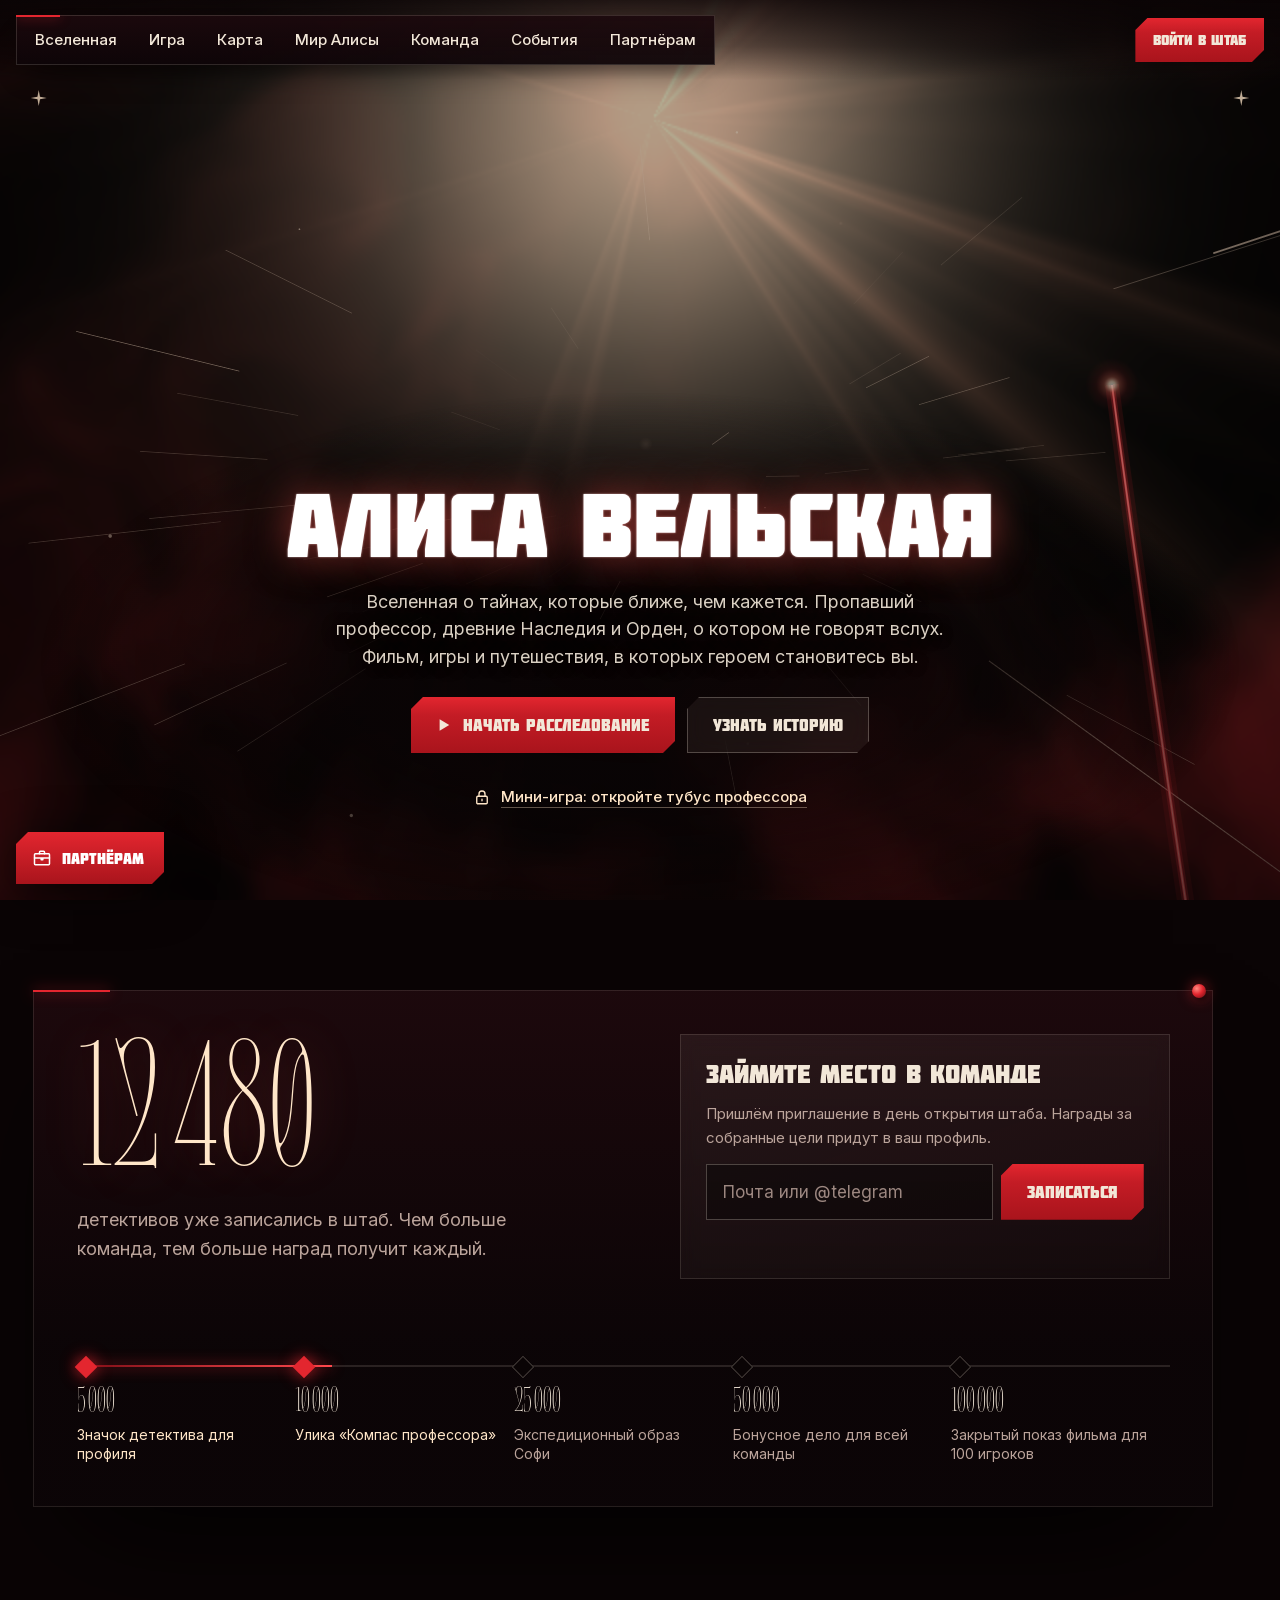
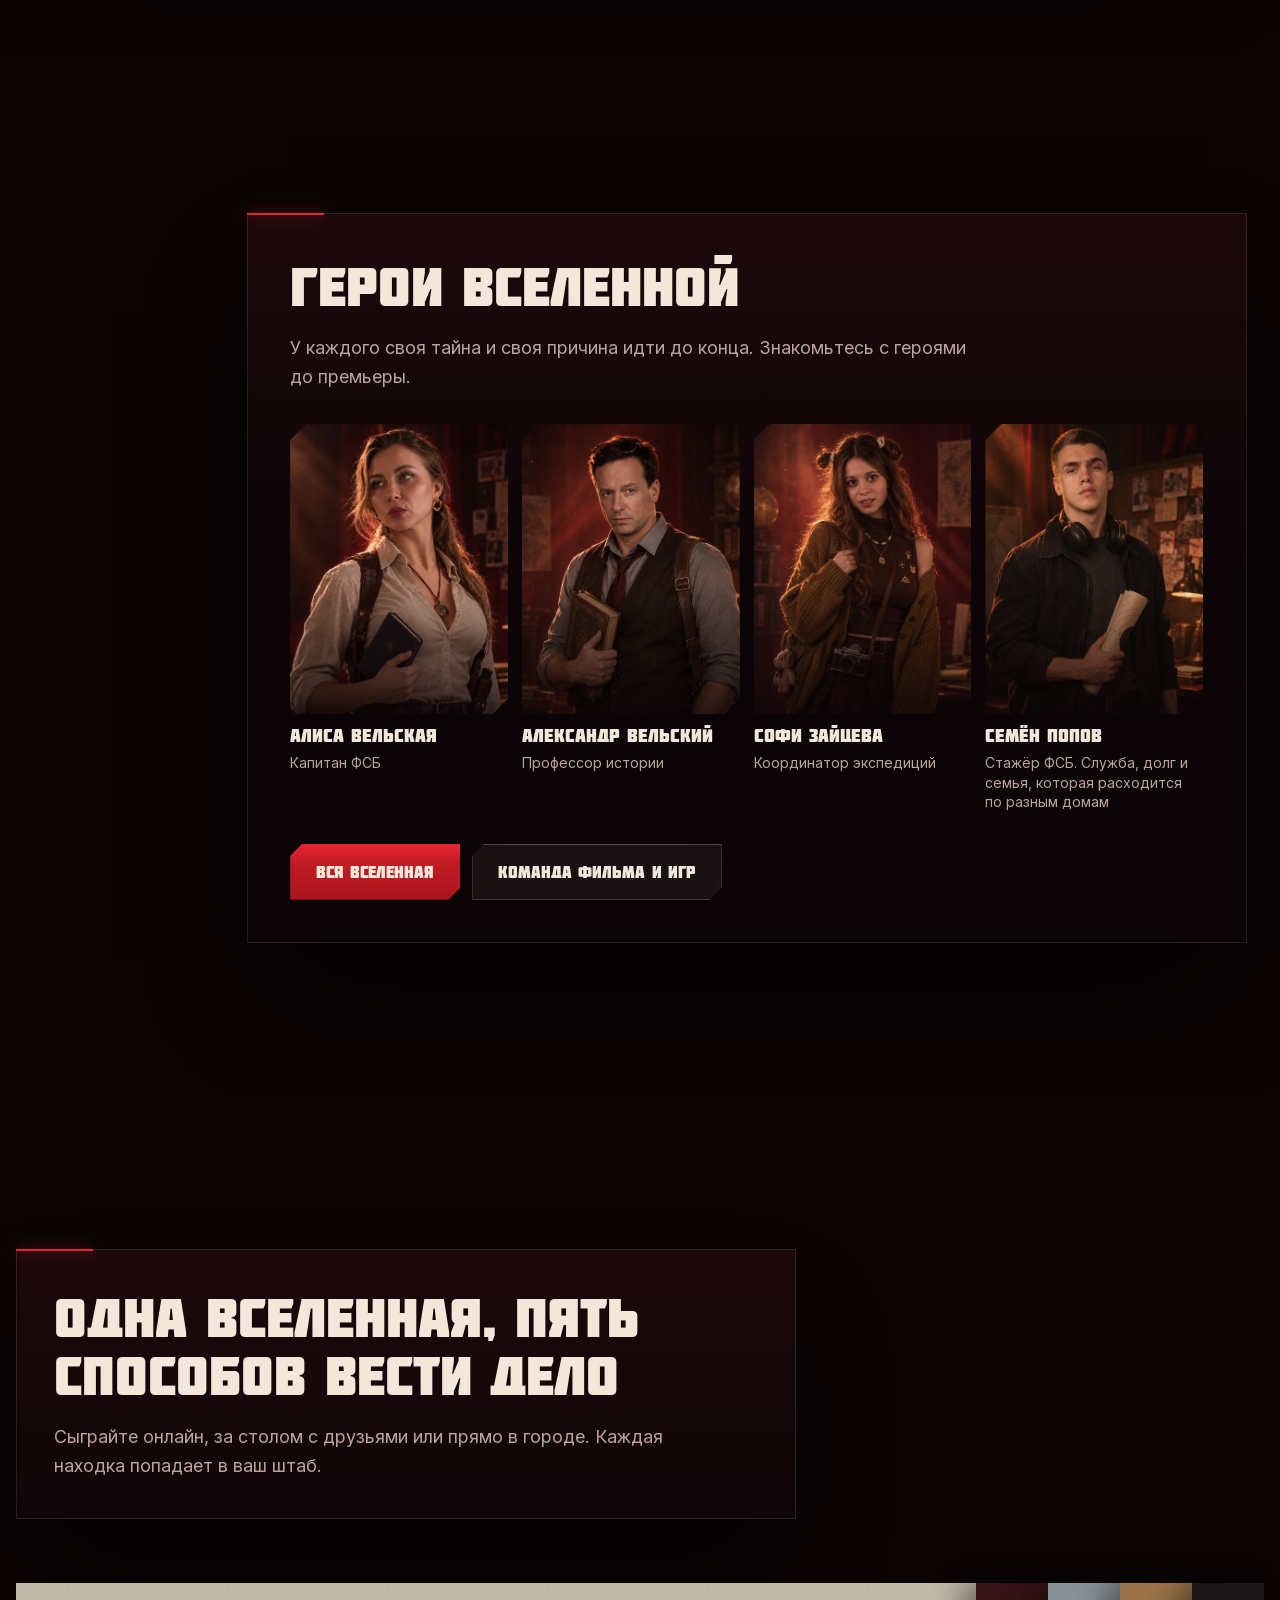
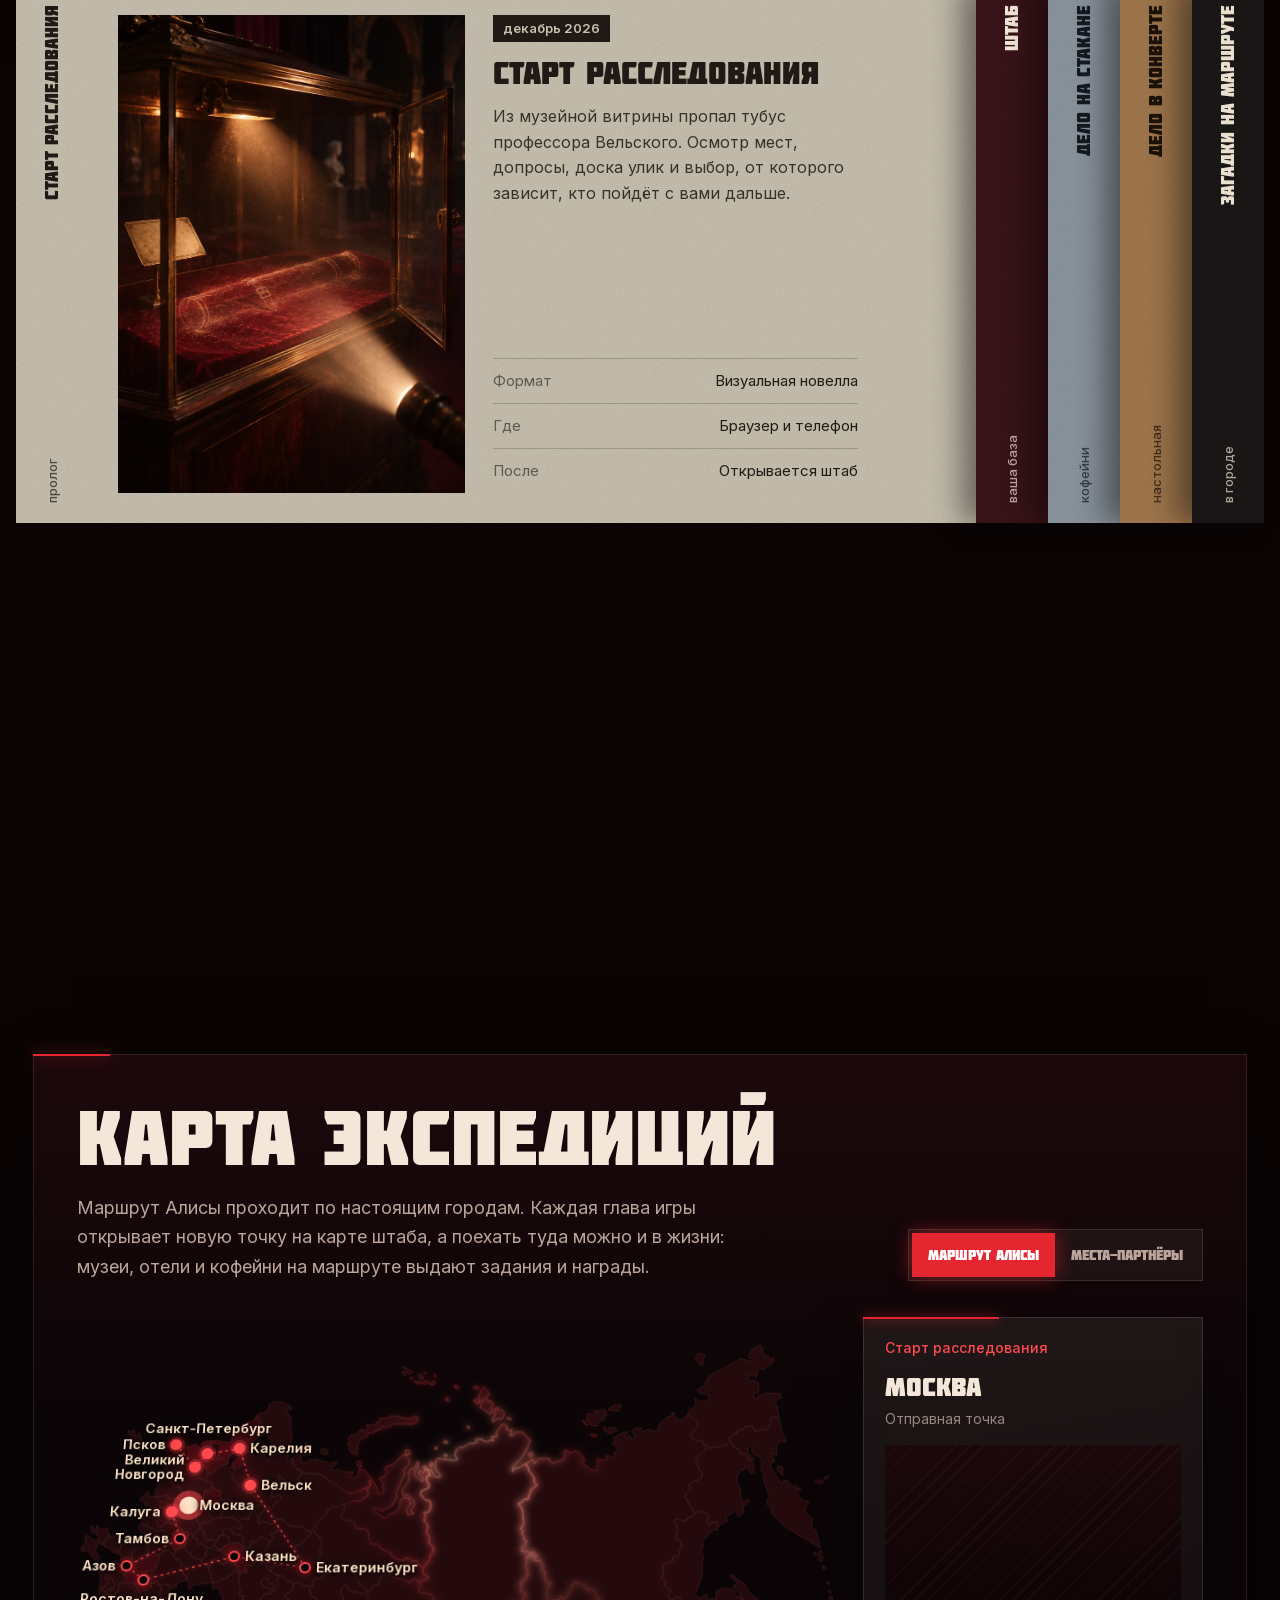
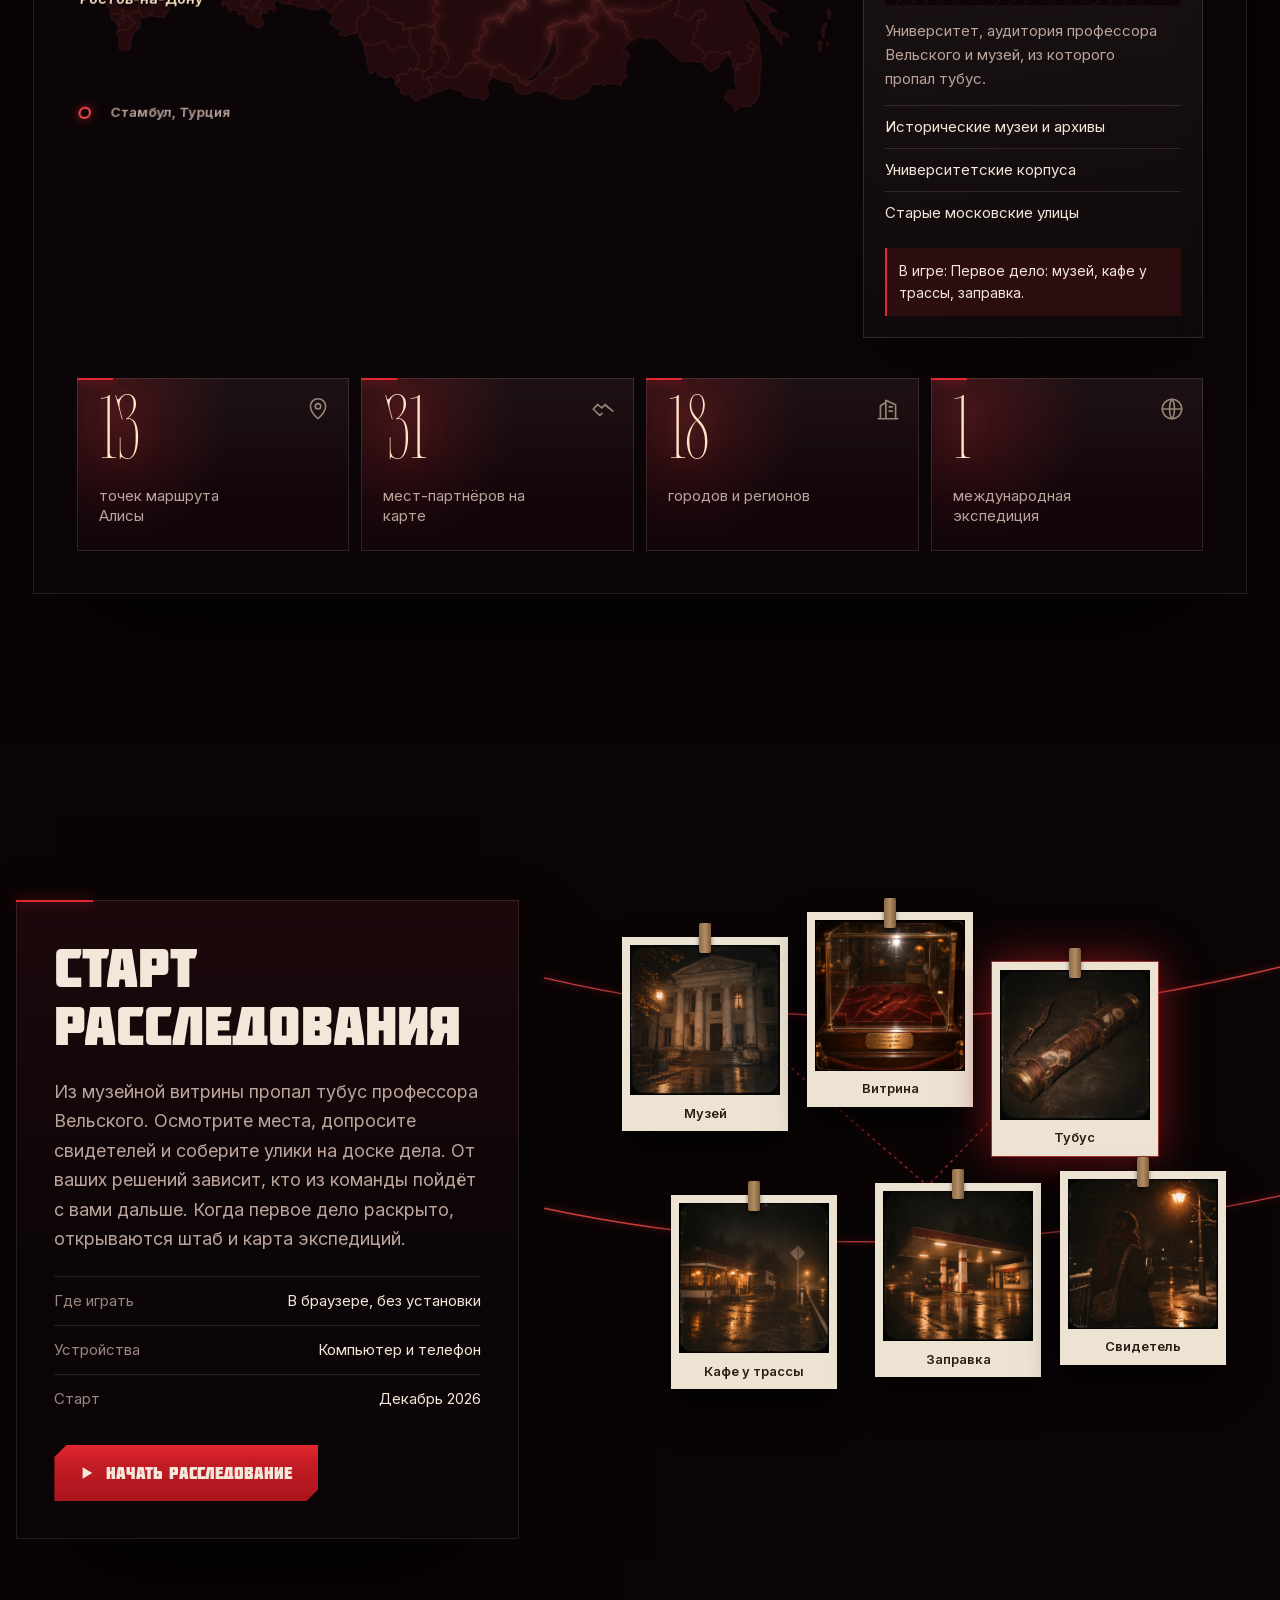
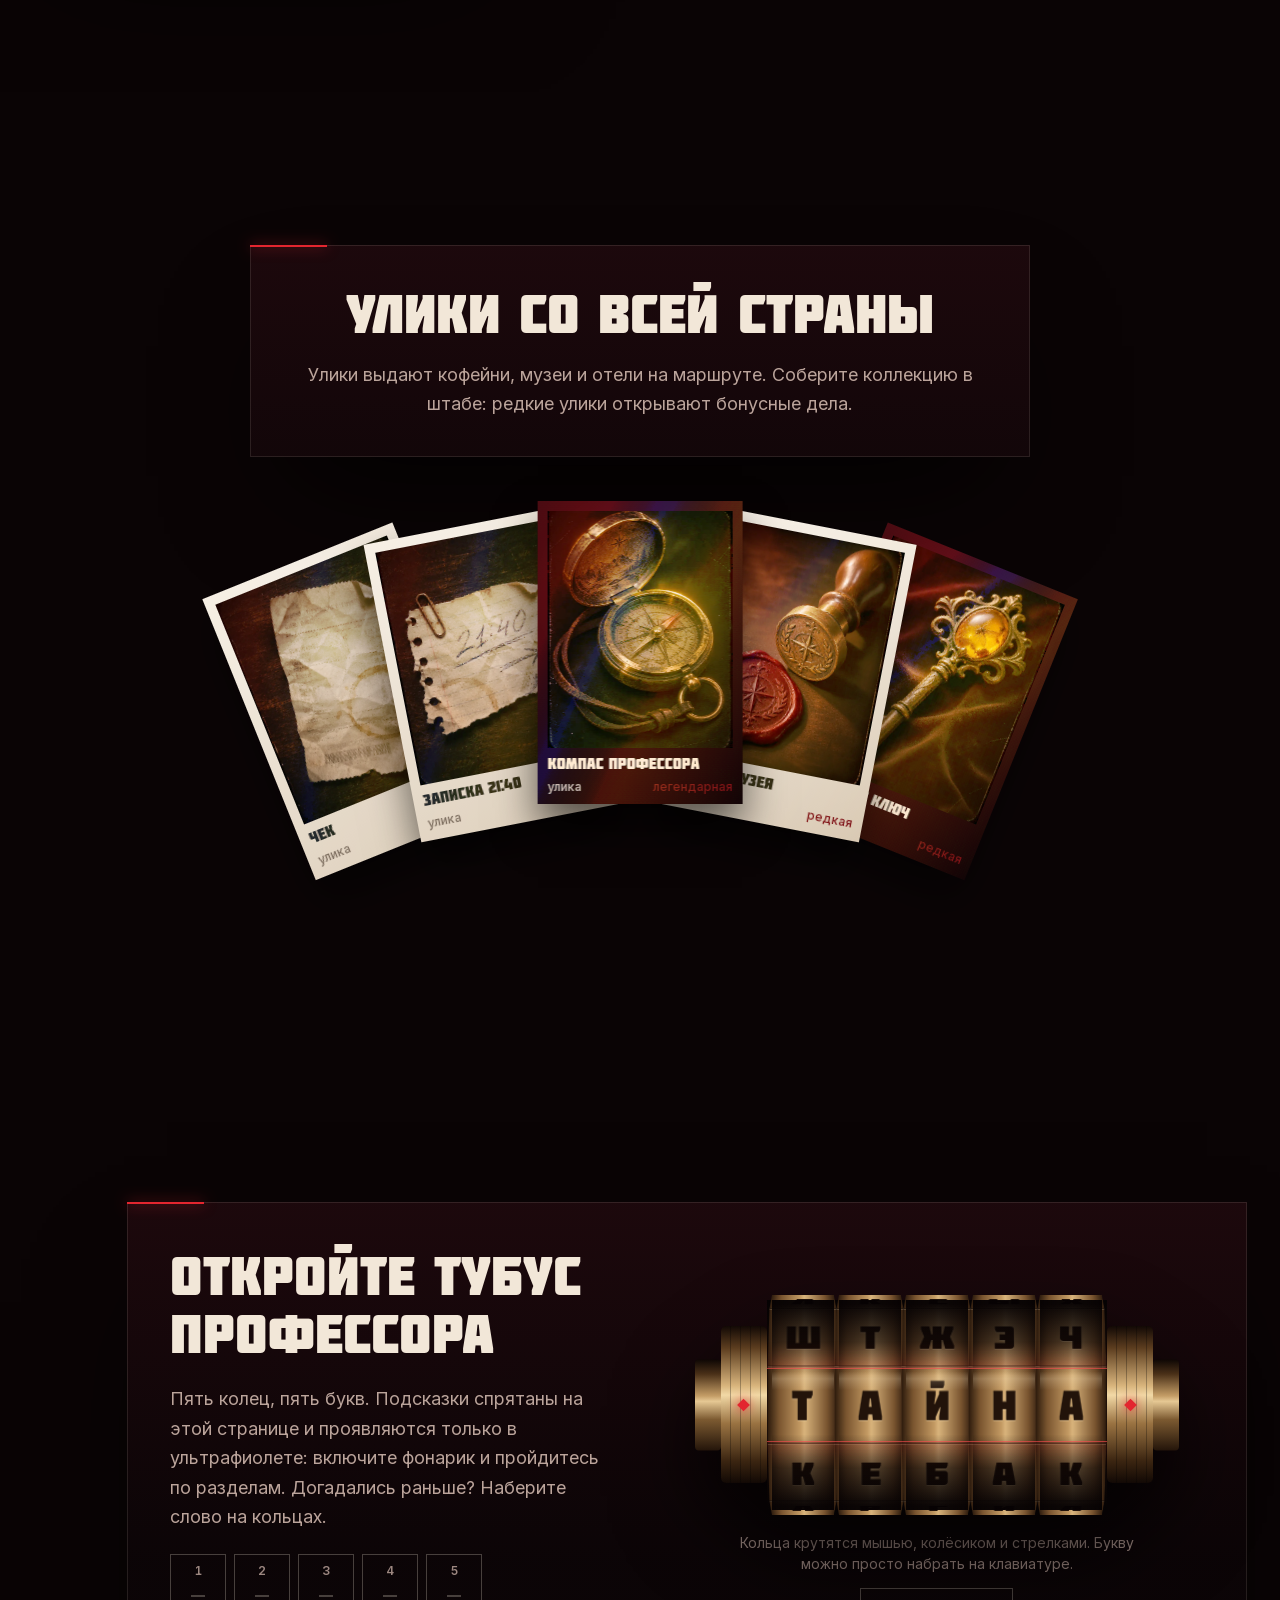
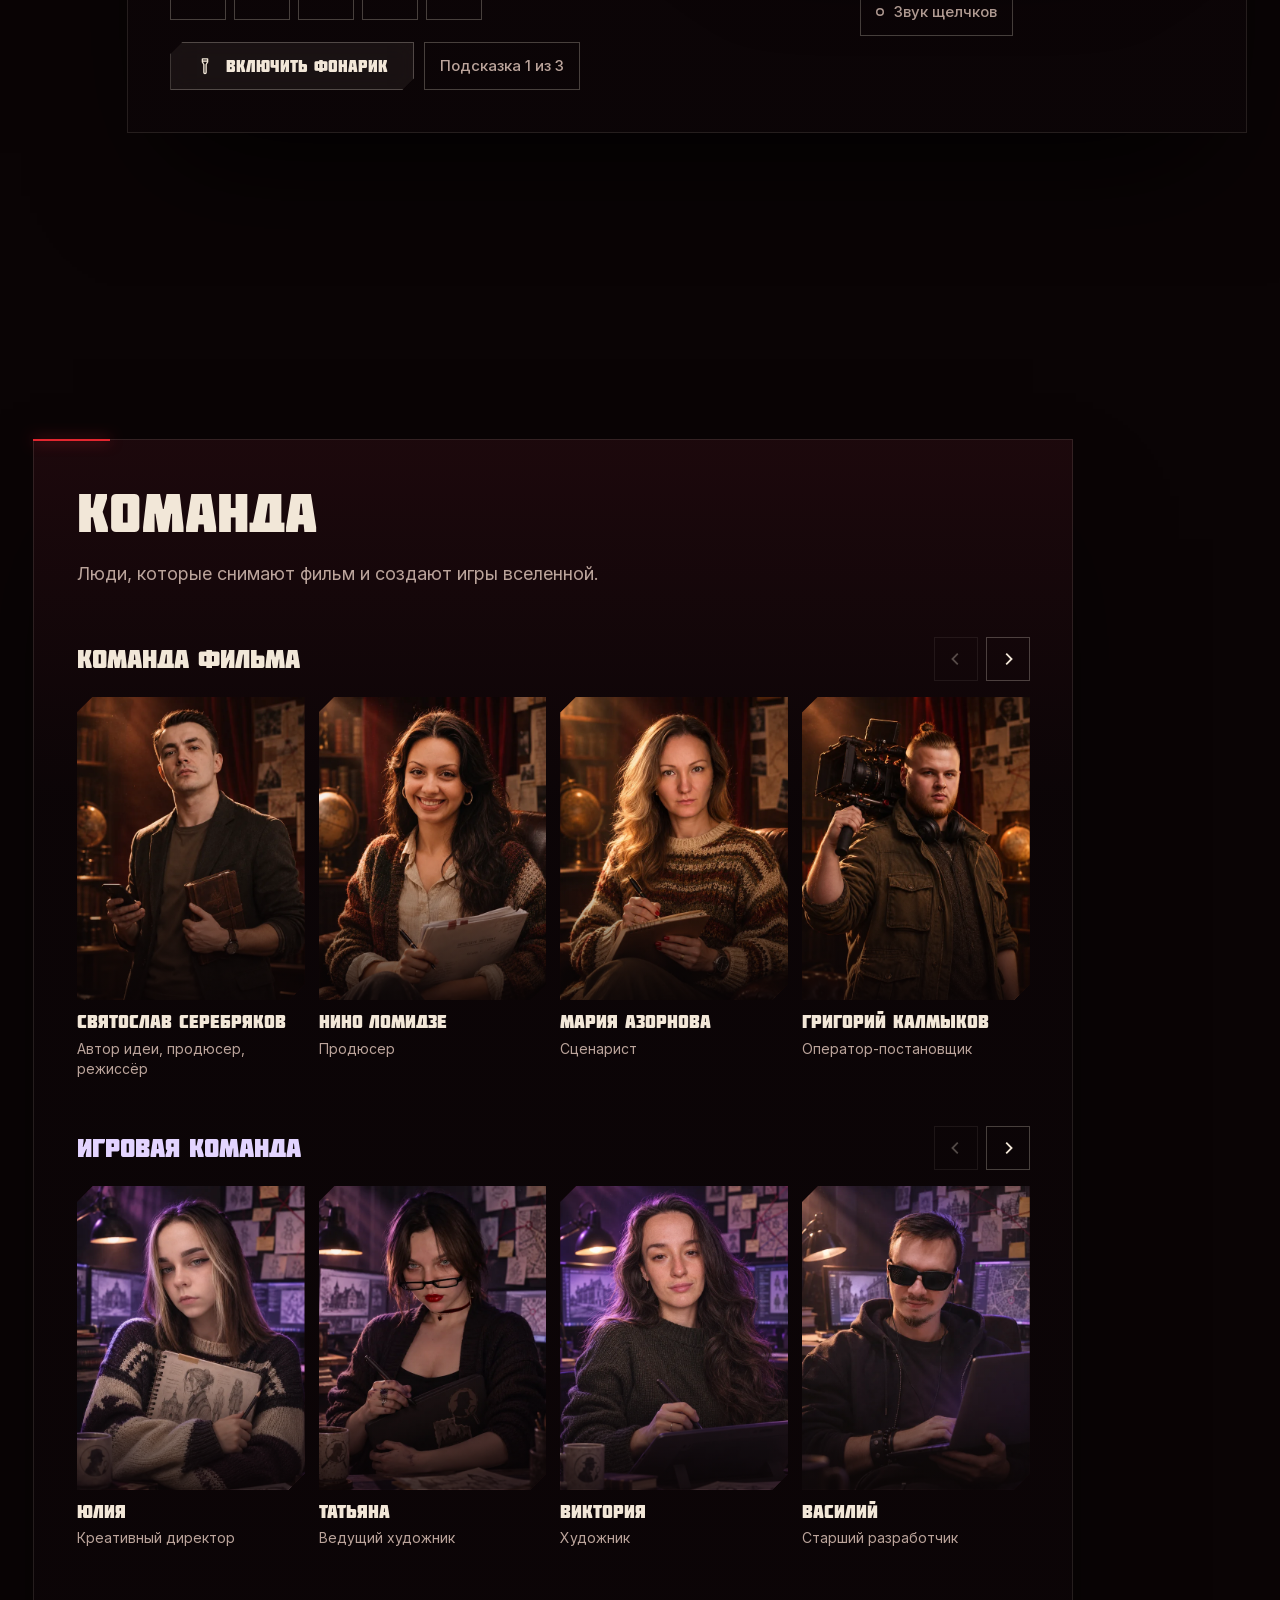
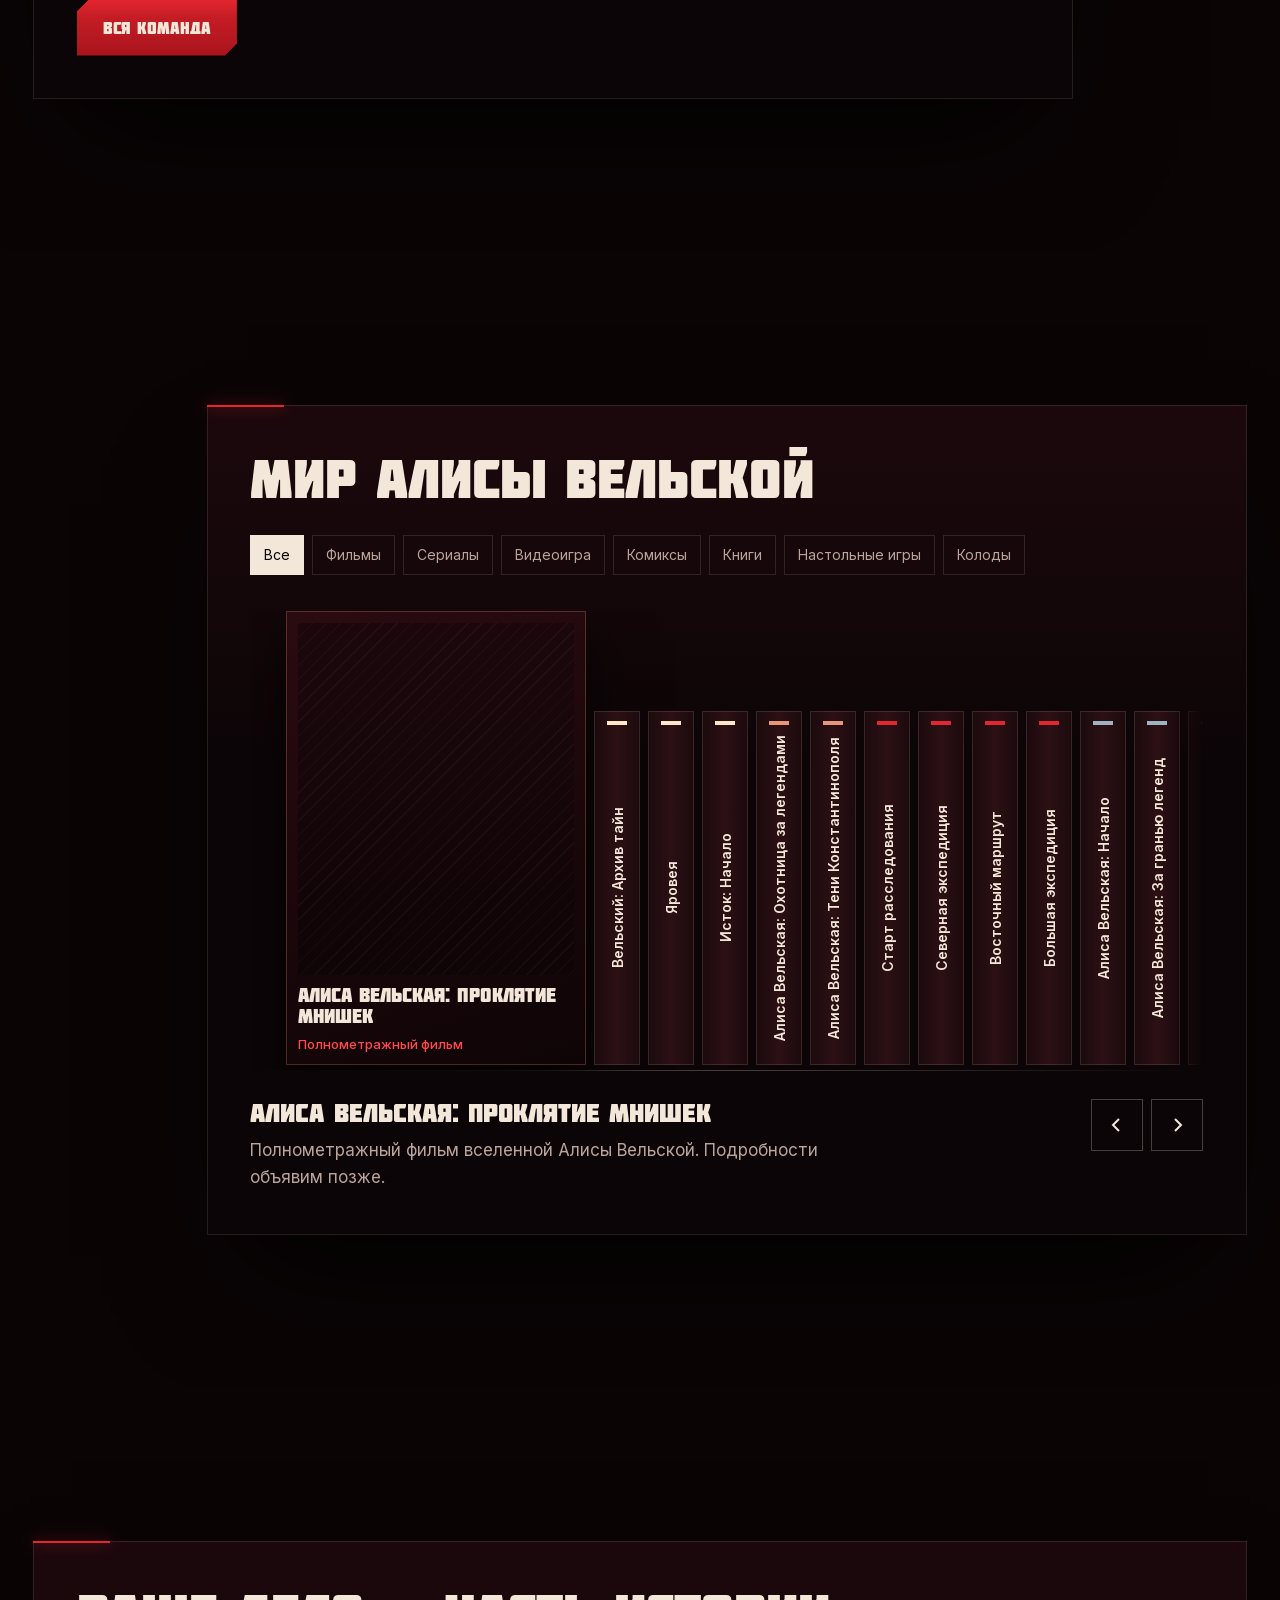
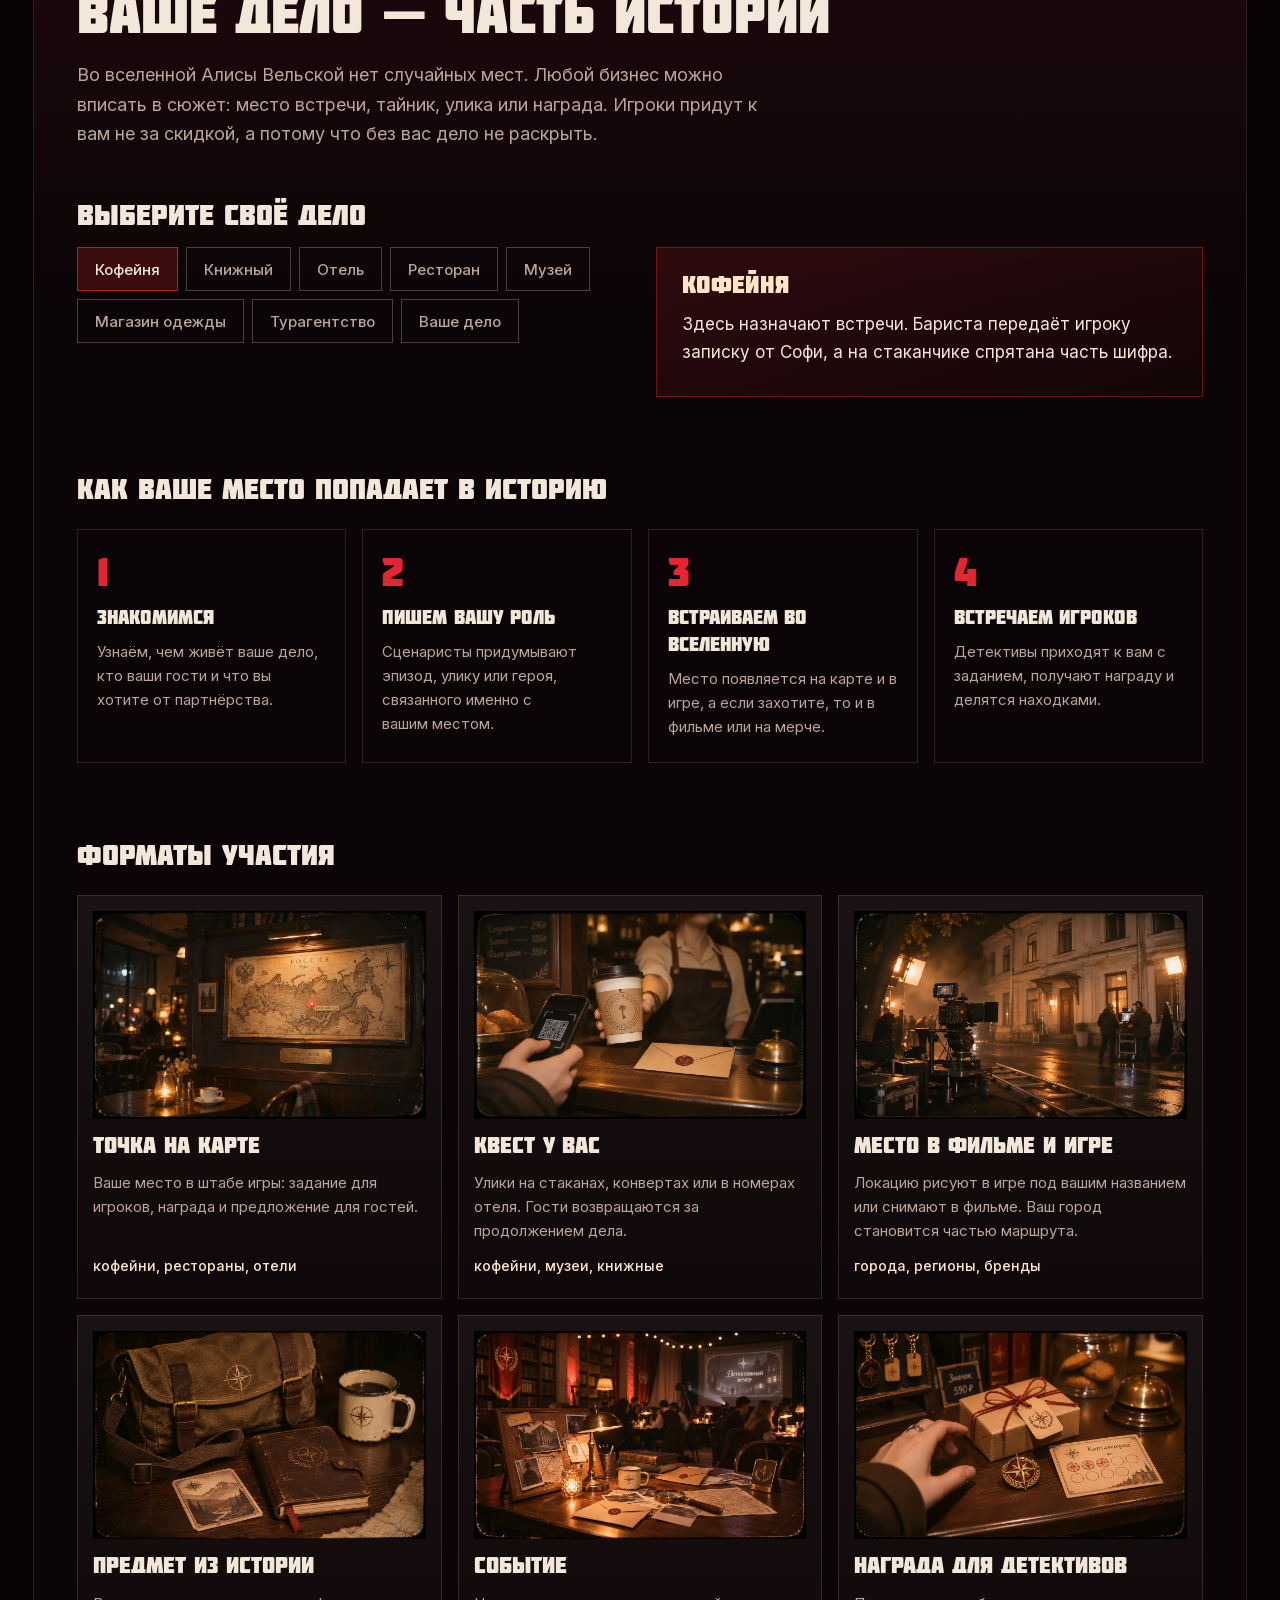
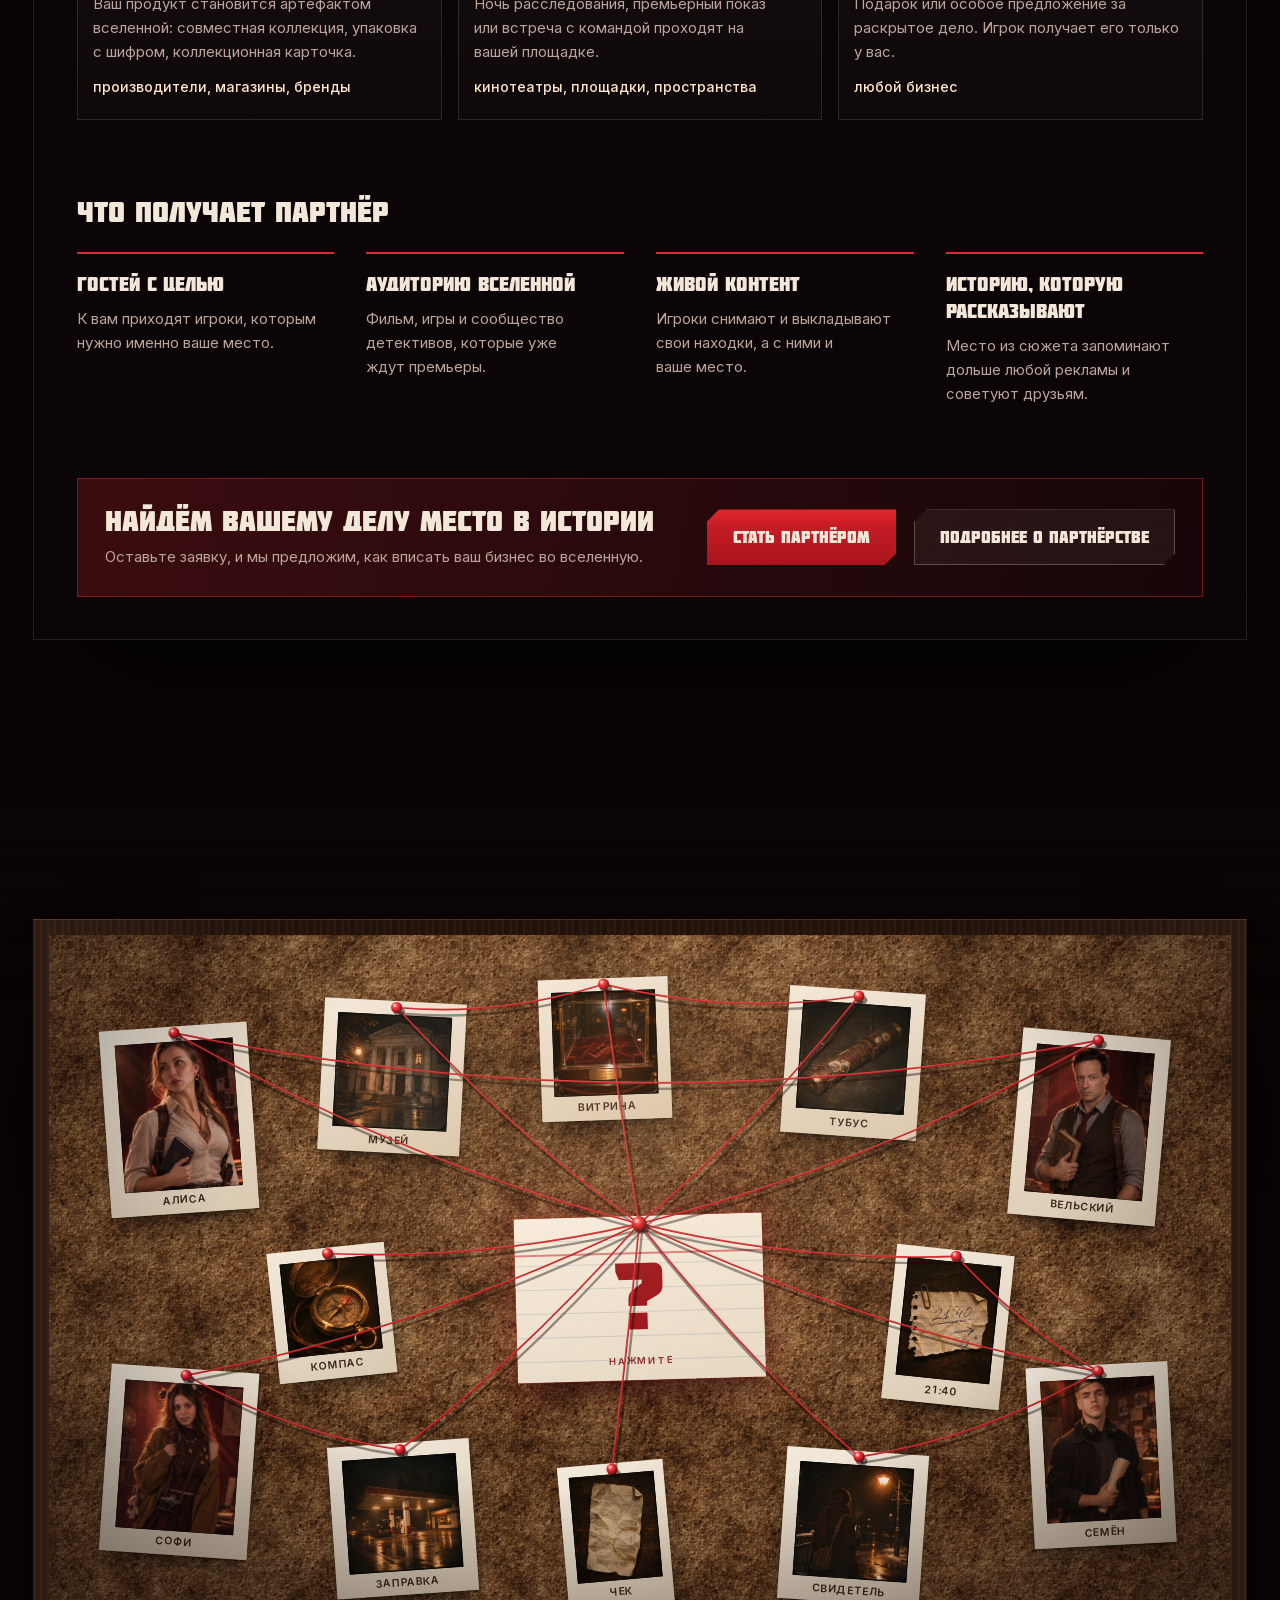
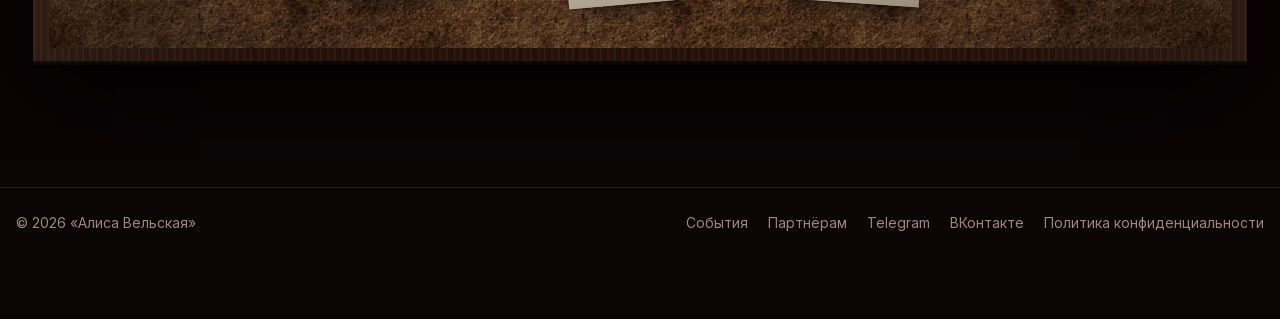
==== index.html @ 4cd24682 "Герои на первом экране снова яркие: затемнение фона на них не действует" ====
<!doctype html>
<html lang="ru">
<head>
<meta charset="utf-8">
<meta name="viewport" content="width=device-width,initial-scale=1,viewport-fit=cover">
<title>Алиса Вельская: детективная игра в браузере, квесты в городах и фильм</title>
<meta name="description" content="Детективная вселенная «Алиса Вельская»: визуальная новелла в браузере, квесты в кофейнях и музеях, карта экспедиций по городам России и фильм. Старт игры в декабре 2026.">
<link rel="canonical" href="https://alicevelskaya.ru/">
<meta name="theme-color" content="#0A0405">
<link rel="icon" href="favicon.svg" type="image/svg+xml">
<meta property="og:type" content="website">
<meta property="og:site_name" content="Алиса Вельская">
<meta property="og:locale" content="ru_RU">
<meta property="og:url" content="https://alicevelskaya.ru/">
<meta property="og:title" content="Алиса Вельская: детективная игра и фильм">
<meta property="og:description" content="Пропавший профессор, древние Наследия и Орден, о котором не говорят вслух. Игра в браузере, квесты в городах и фильм.">
<meta property="og:image" content="https://alicevelskaya.ru/img/og.jpg">
<meta property="og:image:width" content="1200">
<meta property="og:image:height" content="630">
<link rel="preload" href="fonts/inter-cyr.woff2" as="font" type="font/woff2" crossorigin>
<link rel="stylesheet" href="fonts.css?v=407904a7">
<link rel="stylesheet" href="tubus.css?v=ca48f6b4">
<script type="application/ld+json">
{"@context":"https://schema.org","@graph":[
{"@type":"WebSite","name":"Алиса Вельская","url":"https://alicevelskaya.ru/","inLanguage":"ru"},
{"@type":"VideoGame","name":"Алиса Вельская","url":"https://alicevelskaya.ru/","image":"https://alicevelskaya.ru/img/og.jpg","description":"Детективная визуальная новелла в браузере. Из музейной витрины пропал тубус профессора Вельского: осмотрите места, допросите свидетелей и соберите улики. После пролога открываются штаб и карта экспедиций по городам России.","genre":["Детектив","Визуальная новелла"],"gamePlatform":["Браузер","Компьютер","Телефон"],"inLanguage":"ru"}
]}
</script>
<style>
:root{
  --ink:#0A0405; --wine:#1E070A; --blood:#7C0D16; --red:#E3262F; --red-hi:#FF4A4F;
  --light:#FFE6C8; --cream:#F2E7D8; --mute:#BBA49B; --dim:#85706A; --line:rgba(242,231,216,.13); --line-2:rgba(242,231,216,.26);
  --f-display:"Molot","Arial Black",Impact,sans-serif;
  --f-sign:"Thaloria","Arial Narrow",sans-serif;
  --f-body:"Inter",system-ui,-apple-system,"Segoe UI",Roboto,sans-serif;
  color-scheme:dark;
}
*,*::before,*::after{box-sizing:border-box;letter-spacing:0}
[hidden]{display:none!important}
html{padding:env(safe-area-inset-top,0px) 0 env(safe-area-inset-bottom,0px);scroll-behavior:smooth;scroll-padding-top:env(safe-area-inset-top,0px)}
body{margin:0;background:var(--ink);color:var(--cream);font:400 17px/1.6 var(--f-body);-webkit-font-smoothing:antialiased;overflow-x:clip}
body::before{content:"";position:fixed;inset:0 0 auto;height:env(safe-area-inset-top,0px);z-index:60;background:var(--ink)}
a{color:inherit}
button{font:inherit;color:inherit;background:none;border:0;padding:0;cursor:pointer;-webkit-tap-highlight-color:transparent}
:focus-visible{outline:2px solid var(--red-hi);outline-offset:3px}
::selection{background:rgba(227,38,47,.85);color:#fff}
html{scrollbar-color:#5A1219 var(--ink);scrollbar-width:thin}
input,textarea{caret-color:var(--red-hi)}
img{display:block;max-width:100%}
.wrap{width:100%;max-width:1320px;margin:0 auto;padding-left:max(16px,env(safe-area-inset-left,0px));padding-right:max(16px,env(safe-area-inset-right,0px))}
h1,h2,h3{margin:0;font-family:var(--f-display);font-weight:400;text-transform:uppercase;text-wrap:balance;word-spacing:-.14em}
h2{font-size:clamp(32px,4.2vw,58px);line-height:1.08}
h3,.pr-form h2{font-size:clamp(22px,2vw,28px);line-height:1.1}
p{margin:0;text-wrap:pretty}
.sec{position:relative;padding-block:clamp(72px,9vw,128px);overflow:clip}
.sec-head{display:flex;flex-direction:column;gap:18px;max-width:780px}
.lede{font-size:clamp(17px,1.4vw,19px);line-height:1.65;color:var(--mute);max-width:62ch}
.ph{position:relative;overflow:hidden;background:var(--img,none) center/cover no-repeat,repeating-linear-gradient(135deg,rgba(242,231,216,.04) 0 1px,transparent 1px 10px),linear-gradient(180deg,#1C080C,#0F0406)}

.btn{position:relative;display:inline-flex;align-items:center;justify-content:center;gap:12px;min-height:56px;padding:0 26px;font:400 16px/1 var(--f-display);text-transform:uppercase;word-spacing:-.12em;text-decoration:none;color:var(--cream);background:linear-gradient(180deg,var(--red),#A9141C);clip-path:polygon(12px 0,100% 0,100% calc(100% - 12px),calc(100% - 12px) 100%,0 100%,0 12px);transition:filter .2s ease-out,translate .2s ease-out;overflow:hidden}
.btn::after{content:"";position:absolute;inset:0;background:linear-gradient(100deg,transparent 30%,rgba(255,230,200,.45) 50%,transparent 70%);background-size:250% 100%;background-position:150% 0;transition:background-position .7s ease-out;pointer-events:none}
.btn.ghost{background:rgba(242,231,216,.06);box-shadow:inset 0 0 0 1px var(--line-2);backdrop-filter:blur(10px)}
@media (hover:hover){.btn:hover{filter:brightness(1.15);translate:0 -2px}.btn:hover::after{background-position:-50% 0}}
.btn:active{scale:.97}
.btn svg{width:14px;height:14px;flex:none}

.nav{position:fixed;left:0;right:0;top:env(safe-area-inset-top,0px);z-index:50;transition:background-color .3s ease-out,box-shadow .3s ease-out}
.nav.solid{background:rgba(10,4,5,.72);backdrop-filter:blur(14px);box-shadow:0 1px 0 var(--line)}
.nav .wrap{display:flex;align-items:center;gap:24px;min-height:72px}
.nav ul{display:flex;gap:28px;list-style:none;margin:0;padding:0;overflow-x:auto;scrollbar-width:none;min-width:0}
.nav ul::-webkit-scrollbar{display:none}
.nav ul a{text-decoration:none;font-size:15px;color:var(--mute);white-space:nowrap;transition:color .15s ease-out}
@media (hover:hover){.nav ul a:hover{color:var(--cream)}}
.nav .btn{min-height:44px;padding:0 18px;font-size:14px;margin-left:auto;flex:none}
.burger{display:none;width:44px;height:44px;align-items:center;justify-content:center;flex:none;box-shadow:inset 0 0 0 1px var(--line-2)}
.burger i{position:relative;display:block;width:18px;height:2px;background:var(--cream);transition:background-color .2s ease-out}
.burger i::before,.burger i::after{content:"";position:absolute;left:0;width:18px;height:2px;background:var(--cream);transition:translate .25s ease-out,rotate .25s ease-out}
.burger i::before{translate:0 -6px}.burger i::after{translate:0 6px}
.nav.open .burger i{background:transparent}.nav.open .burger i::before{translate:0 0;rotate:45deg}.nav.open .burger i::after{translate:0 0;rotate:-45deg}
@media (max-width:900px){
  .burger{display:flex}
  .nav ul{position:absolute;left:0;right:0;top:100%;flex-direction:column;gap:0;padding:8px max(16px,env(safe-area-inset-right,0px)) 20px max(16px,env(safe-area-inset-left,0px));background:rgba(10,4,5,.96);backdrop-filter:blur(14px);box-shadow:0 1px 0 var(--line),0 20px 40px rgba(0,0,0,.5);overflow:visible;visibility:hidden;opacity:0;translate:0 -8px;transition:opacity .2s ease-out,translate .2s ease-out,visibility .2s}
  .nav.open ul{visibility:visible;opacity:1;translate:0 0}
  .nav.open{background:rgba(10,4,5,.96)}
  .nav ul li a{display:block;padding:14px 0;font-size:17px;color:var(--cream);border-bottom:1px solid var(--line)}
  .nav .btn{margin-left:auto}
}

.hero{position:relative;height:clamp(640px,100svh,1080px);min-height:640px;overflow:hidden;isolation:isolate;
  background:radial-gradient(ellipse 60% 64% at 50% 40%,#8C0F19 0%,#4A060C 38%,#1A0306 68%,var(--ink) 92%)}
.stars{position:absolute;inset:clamp(84px,10vh,104px) clamp(14px,2.4vw,40px) auto;height:40%;z-index:7;pointer-events:none}
.stars i{position:absolute;width:16px;height:16px;background:var(--light);clip-path:polygon(50% 0,58% 42%,100% 50%,58% 58%,50% 100%,42% 58%,0 50%,42% 42%);opacity:.75;animation:tw 3.2s ease-in-out infinite}
.stars i:nth-child(1){left:0;top:0}.stars i:nth-child(2){right:0;top:0;animation-delay:1.2s}
@keyframes tw{50%{opacity:.25;scale:.6}}
.hero-copy{position:absolute;left:0;right:0;bottom:clamp(56px,9vh,104px);z-index:8;display:flex;flex-direction:column;align-items:center;gap:22px;text-align:center;padding-left:max(16px,env(safe-area-inset-left,0px));padding-right:max(16px,env(safe-area-inset-right,0px))}
.hero-copy h1{font-size:clamp(40px,7vw,112px);line-height:.95;color:#fff;text-shadow:0 0 40px rgba(255,90,80,.55),0 0 2px rgba(255,255,255,.8),0 8px 30px rgba(0,0,0,.6)}
.hero-copy .sub{color:rgba(242,231,216,.9);font-size:clamp(16px,1.4vw,20px);line-height:1.55;max-width:58ch;text-shadow:0 2px 14px rgba(0,0,0,.8)}
.hero-copy .row{display:flex;gap:12px;flex-wrap:wrap;justify-content:center;margin-top:4px}
@media (max-width:700px){.hero-copy{gap:16px}.hero-copy .sub{font-size:15px}.hero-copy .row .btn{flex:1 1 100%}}

.prereg{background:radial-gradient(ellipse 45% 45% at 70% 45%,rgba(124,13,22,.32),transparent 100%),var(--ink);padding-top:clamp(24px,4vw,56px)}
.pr-top{display:grid;grid-template-columns:minmax(0,1.1fr) minmax(0,1fr);gap:clamp(32px,5vw,80px);align-items:center}
.counter{display:flex;flex-direction:column;gap:14px}
.counter .num{font:400 clamp(96px,14vw,200px)/.8 var(--f-sign);font-variant-numeric:tabular-nums;color:var(--light);text-shadow:0 0 50px rgba(255,120,100,.3)}
.counter p{font-size:18px;color:var(--mute);max-width:40ch}
.pr-form{display:flex;flex-direction:column;gap:14px;padding:26px;background:linear-gradient(160deg,rgba(242,231,216,.07),rgba(242,231,216,.02));box-shadow:inset 0 0 0 1px var(--line);backdrop-filter:blur(8px)}
.pr-form p{color:var(--mute);font-size:15px}
.field{display:flex;gap:8px;flex-wrap:wrap}
.field input{flex:1 1 220px;min-width:0;min-height:56px;padding:0 16px;background:rgba(0,0,0,.35);border:1px solid var(--line-2);color:var(--cream);font:400 17px var(--f-body);outline:none;transition:border-color .15s ease-out}
.field input:focus{border-color:var(--red-hi)}
.field input::placeholder{color:var(--dim)}
.pr-msg{font-size:14px;color:var(--light);min-height:1.4em}
.pr-msg.err{color:var(--red-hi)}
.goals{position:relative;display:grid;grid-template-columns:repeat(5,minmax(0,1fr));gap:0;margin-top:clamp(48px,6vw,80px);padding-top:30px}
.goals::before{content:"";position:absolute;left:0;right:0;top:9px;height:2px;background:var(--line)}
.goals .fill{position:absolute;left:0;top:9px;height:2px;width:0;background:linear-gradient(90deg,var(--blood),var(--red-hi));box-shadow:0 0 14px var(--red);transition:width 1.6s cubic-bezier(.2,0,0,1)}
.g{position:relative;display:flex;flex-direction:column;gap:6px;padding-right:14px}
.g::before{content:"";position:absolute;left:1px;top:-27px;width:16px;height:16px;rotate:45deg;background:var(--ink);box-shadow:inset 0 0 0 1px var(--line-2)}
.g.on::before{background:var(--red);box-shadow:0 0 16px rgba(227,38,47,.8)}
.g b{font:400 34px/1 var(--f-sign);font-variant-numeric:tabular-nums;color:var(--cream)}
.g span{font-size:14px;color:var(--mute);line-height:1.35}
.g.on span{color:var(--light)}
@media (max-width:900px){.pr-top{grid-template-columns:1fr}.goals{grid-template-columns:repeat(2,minmax(0,1fr));row-gap:40px}.goals::before,.goals .fill{display:none}}

.files{display:flex;margin-top:clamp(40px,5vw,64px);height:clamp(520px,60vh,620px)}
.file{--p:#BDB6A5;--pi:#22201C;position:relative;flex:0 0 72px;min-width:0;background-color:var(--p);color:var(--pi);transition:flex-basis .6s cubic-bezier(.2,0,0,1),filter .3s ease-out;box-shadow:-14px 0 30px rgba(0,0,0,.45);overflow:hidden;cursor:pointer;
  background-image:url("data:image/svg+xml,%3Csvg xmlns='http://www.w3.org/2000/svg' width='160' height='160'%3E%3Cfilter id='n'%3E%3CfeTurbulence type='fractalNoise' baseFrequency='.9' numOctaves='2'/%3E%3CfeColorMatrix values='0 0 0 0 0 0 0 0 0 0 0 0 0 0 0 0 0 0 .09 0'/%3E%3C/filter%3E%3Crect width='100%25' height='100%25' filter='url(%23n)'/%3E%3C/svg%3E")}
.file:first-child{box-shadow:none}
.file.open{flex:1 1 auto;cursor:default}
@media (hover:hover){.file:not(.open):hover{filter:brightness(1.08)}}
.file .tab{position:absolute;left:0;top:0;bottom:0;width:72px;display:flex;flex-direction:column;align-items:center;justify-content:space-between;padding:22px 0 20px}
.file .tab b{writing-mode:vertical-rl;rotate:180deg;font:400 18px/1 var(--f-display);text-transform:uppercase;word-spacing:-.14em;white-space:nowrap}
.file .tab small{writing-mode:vertical-rl;rotate:180deg;font:500 13px/1 var(--f-body);opacity:.7;white-space:nowrap}
.file .body{position:absolute;left:72px;top:0;bottom:0;width:min(800px,calc(100vw - 72px*5 - 40px));display:grid;grid-template-columns:minmax(0,1fr) minmax(0,1.05fr);gap:28px;padding:32px 30px 30px;visibility:hidden}
.file.open .body{visibility:visible}
.files.anim .file.open .body{animation:fadeIn .4s .2s ease-out both}
@keyframes fadeIn{from{opacity:0}}
.file .body .ph{height:100%;min-height:200px}
.file .txt{display:flex;flex-direction:column;gap:14px;min-width:0}
.file .txt .st{align-self:flex-start;font:600 13px/1 var(--f-body);padding:7px 10px;background:var(--pi);color:var(--p)}
.file .txt h3{font-size:clamp(24px,2.4vw,34px)}
.file .txt p{font-size:16px;line-height:1.6;opacity:.85}
.file .txt ul{list-style:none;margin:auto 0 0;padding:0;display:flex;flex-direction:column}
.file .txt li{display:flex;justify-content:space-between;gap:12px;padding:10px 0;border-top:1px solid color-mix(in srgb,var(--pi) 22%,transparent);font-size:15px}
.file .txt li span{opacity:.6}
.f1{--p:#C9C1B0;--pi:#1F1A15}.f2{--p:#3A1418;--pi:#F2E7D8}.f3{--p:#8D97A0;--pi:#141A20}.f4{--p:#A3794E;--pi:#1C120A}.f5{--p:#1A1717;--pi:#E9DFCF}
@media (max-width:900px){
  .files{flex-direction:column;height:auto}
  .file{flex:none;box-shadow:0 -10px 24px rgba(0,0,0,.4)}
  .file .tab{position:relative;width:auto;flex-direction:row;padding:18px 20px}
  .file .tab b,.file .tab small{writing-mode:horizontal-tb;rotate:0deg}
  .file .body{position:relative;left:0;width:auto;grid-template-columns:1fr;padding:0 20px 24px;display:none}
  .file.open .body{display:grid}
  .file .body .ph{height:220px}
}

.mapsec{background:radial-gradient(ellipse 60% 42% at 50% 52%,rgba(52,9,14,.9),rgba(10,4,5,0) 100%),var(--ink)}
.map-head{display:grid;grid-template-columns:minmax(0,1fr) auto;align-items:end;gap:24px 40px}
.map-head .seg{justify-self:end}
.map-head h2{font-size:clamp(40px,6vw,84px);line-height:1}
.seg{display:inline-flex;padding:4px;background:rgba(242,231,216,.05);box-shadow:inset 0 0 0 1px var(--line)}
.seg button{min-height:44px;padding:0 16px;font:400 14px var(--f-display);text-transform:uppercase;word-spacing:-.12em;color:var(--mute);transition:background-color .2s ease-out,color .2s ease-out}
.seg button[aria-pressed=true]{background:var(--red);color:#fff;box-shadow:0 0 20px rgba(227,38,47,.5)}
.map-wrap{position:relative;margin-top:36px;display:grid;grid-template-columns:minmax(0,1fr) 340px;gap:24px;align-items:start}
.table{position:relative;perspective:1600px}
.board{position:relative;aspect-ratio:1060/560;transform-style:preserve-3d;transform:rotateX(20deg);transition:transform .5s cubic-bezier(.2,0,0,1);transform-origin:50% 70%}
.board>svg{position:absolute;inset:0;width:100%;height:100%;overflow:visible}
.rg{fill:#240A0D;stroke:rgba(255,130,110,.26);stroke-width:.6;transition:fill .25s ease-out}
.rg.act{fill:#370A10}
.seam{fill:none;stroke-linejoin:round}
.route{fill:none;stroke:var(--red-hi);stroke-width:1.6;stroke-dasharray:4 5;filter:drop-shadow(0 0 4px var(--red));animation:dash 30s linear infinite}
@keyframes dash{to{stroke-dashoffset:-400}}
.pins{position:absolute;inset:0}
.pin{position:absolute;translate:-50% -50%;display:flex;align-items:center;justify-content:center;width:34px;height:34px}
.pin .d{width:12px;height:12px;border-radius:50%;background:var(--red-hi);box-shadow:0 0 0 3px rgba(255,74,79,.25),0 0 16px var(--red);transition:scale .2s ease-out}
.pin.soon .d{background:var(--ink);box-shadow:inset 0 0 0 2px var(--red-hi),0 0 10px rgba(227,38,47,.6)}
.pin::before{content:"";position:absolute;width:12px;height:12px;border-radius:50%;border:1px solid var(--red-hi);animation:ping 2.6s ease-out infinite}
.pin.soon::before{display:none}
@keyframes ping{from{scale:1;opacity:.9}to{scale:3.6;opacity:0}}
.pin .lb{position:absolute;left:28px;top:50%;translate:0 -50%;white-space:nowrap;font:600 14px/1 var(--f-body);color:var(--light);text-shadow:0 1px 6px #000,0 0 12px #000;pointer-events:none}
.pin .lb.l{left:auto;right:28px}
.pin[aria-pressed=true] .d{scale:1.6;background:var(--light);box-shadow:0 0 0 4px rgba(255,74,79,.5),0 0 24px var(--red-hi)}
.pin.cat .d{width:28px;height:28px;display:flex;align-items:center;justify-content:center;background:#1A0609;box-shadow:inset 0 0 0 1.5px var(--light),0 4px 10px rgba(0,0,0,.6);color:var(--light)}
.pin.cat::before{display:none}
.pin.cat .d svg{width:16px;height:16px;fill:none;stroke:currentColor;stroke-width:2;stroke-linecap:round;stroke-linejoin:round}
.pin.cat[aria-pressed=true] .d{background:var(--red);box-shadow:0 0 0 3px rgba(255,230,200,.6),0 0 22px var(--red);color:#fff;scale:1.25}
.pin.cl .d{width:auto;height:30px;padding:0 12px 0 4px;gap:8px;border-radius:15px;font:600 13px/1 var(--f-body);white-space:nowrap}
.pin.cl .d i{width:22px;height:22px;border-radius:50%;background:var(--red);color:#fff;display:flex;align-items:center;justify-content:center;font-style:normal;font:400 17px/1 var(--f-sign)}
.offmap{position:absolute;left:0;bottom:-3%;display:flex;align-items:center;gap:8px;font:600 13px/1 var(--f-body);color:var(--mute)}
.offmap .pin{position:relative;translate:none}
.mcard{position:relative;display:flex;flex-direction:column;gap:14px;padding:22px;background:linear-gradient(170deg,rgba(242,231,216,.08),rgba(242,231,216,.02));box-shadow:inset 0 0 0 1px var(--line),0 30px 60px rgba(0,0,0,.4);backdrop-filter:blur(10px)}
.mcard::before{content:"";position:absolute;left:0;top:0;width:40%;height:2px;background:var(--red);box-shadow:0 0 12px var(--red)}
.mcard .ep{font:500 14px/1.3 var(--f-body);color:var(--red-hi)}
.mcard h3{font-size:26px}
.mcard .where{color:var(--dim);font-size:14px;margin-top:-6px}
.mcard p{color:var(--mute);font-size:15px}
.mcard .ph{height:160px}
.mcard ul{list-style:none;margin:0;padding:0;display:flex;flex-direction:column}
.mcard li{padding:9px 0;border-top:1px solid var(--line);font-size:15px;display:flex;justify-content:space-between;gap:12px}
.mcard li span{color:var(--dim)}
.mcard .game{padding:12px 14px;background:rgba(227,38,47,.12);box-shadow:inset 2px 0 0 var(--red);font-size:14px}
.map-stats{display:grid;grid-template-columns:repeat(4,minmax(0,1fr));gap:12px;margin-top:40px}
.stat{position:relative;display:flex;flex-direction:column;gap:14px;padding:22px 22px 24px;overflow:hidden;background:linear-gradient(180deg,rgba(242,231,216,.05),rgba(242,231,216,0) 70%),#12060A;box-shadow:inset 0 0 0 1px var(--line);transition:box-shadow .3s ease-out}
.stat::before{content:"";position:absolute;left:-30%;top:-60%;width:90%;height:160%;background:radial-gradient(ellipse,rgba(227,38,47,.28),transparent 65%);pointer-events:none;transition:opacity .3s ease-out;opacity:.7}
.stat::after{content:"";position:absolute;left:0;top:0;width:36px;height:2px;background:var(--red);box-shadow:0 0 12px var(--red)}
.stat svg{position:absolute;right:18px;top:18px;width:26px;height:26px;fill:none;stroke:var(--light);stroke-width:1.5;stroke-linecap:round;stroke-linejoin:round;opacity:.55}
.stat b{position:relative;font:400 clamp(64px,7vw,104px)/.8 var(--f-sign);color:var(--light);text-shadow:0 0 30px rgba(255,120,100,.45);font-variant-numeric:tabular-nums}
.stat span{position:relative;color:var(--mute);font-size:15px;line-height:1.35;max-width:18ch}
@media (hover:hover){.stat:hover{box-shadow:inset 0 0 0 1px rgba(227,38,47,.6)}.stat:hover::before{opacity:1}}
@media (max-width:700px){.map-stats{grid-template-columns:repeat(2,minmax(0,1fr));gap:8px}.stat{padding:16px}.stat svg{width:20px;height:20px;right:12px;top:12px}}
.legend{display:flex;gap:8px;flex-wrap:wrap;margin-top:18px}
.legend button{min-height:36px;padding:0 12px;display:inline-flex;align-items:center;gap:8px;font-size:14px;color:var(--mute);box-shadow:inset 0 0 0 1px var(--line);transition:color .15s ease-out,background-color .15s ease-out}
.legend button svg{width:16px;height:16px;fill:none;stroke:currentColor;stroke-width:2;stroke-linecap:round;stroke-linejoin:round}
.legend button[aria-pressed=true]{color:#fff;background:rgba(227,38,47,.22);box-shadow:inset 0 0 0 1px rgba(227,38,47,.7)}
@media (max-width:900px){.map-head{grid-template-columns:1fr}.map-head .seg{justify-self:stretch}.seg button{flex:1}}
@media (max-width:1000px){.map-wrap{grid-template-columns:minmax(0,1fr)}.pin .lb{font-size:17px;left:20px}.pin .lb.l{right:20px}}
@media (max-width:600px){.table{margin-inline:-16px;overflow-x:auto;overscroll-behavior-x:contain;scrollbar-width:none;padding:10px 16px}.table::-webkit-scrollbar{display:none}.board{transform:none;width:760px}.pin .lb{display:block!important;font-size:12px;left:20px}.pin .lb.l{right:20px}.pin{width:26px;height:26px}.pin .d{width:9px;height:9px}.pin.cat .d{width:22px;height:22px}.pin.cat .d svg{width:12px;height:12px}}

.people{background:var(--ink)}
.ppl{display:grid;grid-template-columns:repeat(4,minmax(0,1fr));gap:14px}
.person{position:relative;display:flex;flex-direction:column;gap:12px}
.person .ph{aspect-ratio:3/4;max-width:100%;clip-path:polygon(16px 0,100% 0,100% calc(100% - 16px),calc(100% - 16px) 100%,0 100%,0 16px);transition:filter .3s ease-out}
.person .ph::after{content:"";position:absolute;inset:0;background:linear-gradient(180deg,transparent 55%,rgba(10,4,5,.75))}
.person b{font:400 18px/1.15 var(--f-display);text-transform:uppercase;word-spacing:-.12em}
.person small{font-size:14px;color:var(--mute);line-height:1.4;margin-top:-6px}
@media (hover:hover){.person:hover .ph{filter:brightness(1.12) saturate(1.1)}}
@media (max-width:900px){.ppl{grid-template-columns:repeat(2,minmax(0,1fr))}}

.hero-c{text-decoration:none;color:inherit}
.ph.art{background:radial-gradient(ellipse at 50% 25%,#6A0F18,#1A0609 75%)}
.ph.art img{position:absolute;left:50%;top:5%;width:150%;max-width:none;translate:-50% 0;transition:scale .5s cubic-bezier(.2,0,0,1);transform-origin:50% 10%}
.ph.real img{left:0;top:0;width:100%;height:100%;translate:none;object-fit:cover;object-position:50% 12%}
@media (hover:hover){.hero-c:hover .ph.art img{scale:1.05}}
.ph.sil{background:linear-gradient(180deg,#2B0E13,#130508)}
.ph.sil.gr{background:linear-gradient(180deg,#24162F,#0E0814)}
.ph.sil img{position:absolute;inset:0;width:100%;height:100%;object-fit:cover;filter:drop-shadow(0 0 1px rgba(255,170,140,.22))}
.ph.sil.gr img{filter:drop-shadow(0 0 1px rgba(200,170,255,.25))}
.people .person small{min-height:2.8em}
.trow{margin-top:clamp(32px,4vw,48px);display:flex;flex-direction:column;gap:16px}
.trow-h{display:flex;justify-content:space-between;align-items:center;gap:16px}
.trow-h h3{font-size:clamp(20px,2vw,26px)}
.trow.gr .trow-h h3{color:#E3D4FF}
.arrows{display:flex;gap:8px}
.arrows button{width:44px;height:44px;display:flex;align-items:center;justify-content:center;box-shadow:inset 0 0 0 1px var(--line-2);transition:background-color .15s ease-out}
.arrows button svg{width:16px;height:16px;fill:none;stroke:currentColor;stroke-width:2}
@media (hover:hover){.arrows button:hover{background:rgba(242,231,216,.08)}}
.arrows button:disabled{opacity:.3;cursor:default}
.track{display:grid;grid-auto-flow:column;grid-auto-columns:calc((100% - 3*14px)/4);gap:14px;overflow-x:auto;scroll-snap-type:x mandatory;scroll-behavior:smooth;scrollbar-width:none;overscroll-behavior-x:contain}
.track::-webkit-scrollbar{display:none}
.track .person{scroll-snap-align:start}
@media (max-width:700px){.track{grid-auto-columns:calc((100% - 14px)/2.2)}}
.prologue{background:radial-gradient(ellipse 38% 40% at 74% 50%,rgba(227,38,47,.26),rgba(10,4,5,0) 100%),var(--ink)}
.pro-grid{display:grid;grid-template-columns:minmax(0,.85fr) minmax(0,1.15fr);gap:clamp(32px,5vw,72px);align-items:center}
.pro-copy{display:flex;flex-direction:column;gap:22px}
.facts{display:flex;flex-direction:column}
.facts div{display:flex;justify-content:space-between;gap:16px;padding:12px 0;border-top:1px solid var(--line);font-size:15px}
.facts span{color:var(--dim)}
.strings{position:relative;height:clamp(440px,48vw,620px)}
.strings svg.wires{position:absolute;inset:0;width:100%;height:100%;overflow:visible}
.strings svg.wires path{fill:none;stroke:rgba(255,80,80,.75);stroke-width:1.3;filter:drop-shadow(0 0 3px rgba(255,50,50,.8))}
.photo{position:absolute;width:clamp(110px,13vw,170px);transform-origin:50% -10px;animation:sway 6s ease-in-out infinite}
.photo .pic{background:#EDE3D3;padding:8px 8px 36px;box-shadow:0 20px 30px rgba(0,0,0,.6)}
.photo .pic .ph{aspect-ratio:1}
.photo .cap{position:absolute;left:8px;right:8px;bottom:10px;font:600 13px/1.2 var(--f-body);color:#2A1C14;text-align:center}
.photo .peg{position:absolute;left:50%;top:-14px;width:12px;height:30px;translate:-50% 0;background:linear-gradient(90deg,#8a6a48,#b48d62 50%,#7a5a3a);border-radius:2px;box-shadow:0 2px 4px rgba(0,0,0,.5);z-index:1}
.photo.lit .pic{box-shadow:0 0 0 1px rgba(255,90,80,.5),0 0 40px rgba(227,38,47,.55),0 20px 30px rgba(0,0,0,.6)}
@keyframes sway{0%,100%{rotate:var(--r,-3deg)}50%{rotate:calc(var(--r,-3deg) * -0.6)}}
@media (max-width:900px){.pro-grid{grid-template-columns:1fr}.strings{height:400px}}
@media (max-width:600px){.photo{width:28vw}.photo .pic{padding:5px 5px 26px}.photo .cap{font-size:11px;bottom:8px}.strings{height:340px}}

.collect{background:var(--ink);text-align:center}
.collect .sec-head{margin:0 auto;align-items:center}
.fan{position:relative;height:clamp(380px,34vw,460px);margin-top:4px;perspective:1200px}
.holo{position:absolute;left:50%;top:40px;z-index:1;width:clamp(150px,16vw,220px);aspect-ratio:5/7.4;translate:-50% 0;transform-origin:50% 120%;transition:transform .5s cubic-bezier(.2,0,0,1),translate .5s cubic-bezier(.2,0,0,1);transform-style:preserve-3d}
.holo .face{position:absolute;inset:0;padding:10px;display:flex;flex-direction:column;gap:8px;background:linear-gradient(160deg,#F6EEE2,#D9C9B3);box-shadow:0 24px 40px rgba(0,0,0,.6);overflow:hidden;transform:rotateX(var(--ry,0deg)) rotateY(var(--rx,0deg));transition:transform .15s ease-out}
.holo .face .ph{flex:1}
.holo .face b{font:400 15px/1.05 var(--f-display);text-transform:uppercase;word-spacing:-.12em;color:#1E1712;text-align:left}
.holo .face small{font:500 12px/1.2 var(--f-body);color:#6b5a4a;text-align:left;display:flex;justify-content:space-between}
.holo .face small em{font-style:normal;color:var(--blood)}
.holo .foil{position:absolute;inset:0;pointer-events:none;mix-blend-mode:color-dodge;opacity:.22;background:linear-gradient(115deg,transparent 20%,rgba(255,120,160,.55) 35%,rgba(140,220,255,.5) 45%,rgba(255,240,150,.55) 55%,transparent 70%);background-size:250% 250%;background-position:var(--fx,50%) var(--fy,50%)}
.holo .glare{position:absolute;inset:0;pointer-events:none;background:radial-gradient(circle at var(--gx,50%) var(--gy,30%),rgba(255,255,255,.5),transparent 45%);mix-blend-mode:overlay}
.holo.rare .face{background:linear-gradient(160deg,#2B0A0E,#120406)}
.holo.rare .face b{color:var(--light)}
.holo.rare .face small{color:var(--mute)}
.holo.rare .foil{opacity:.4}

.reels{background:var(--ink)}
.reel-tabs{display:flex;gap:8px;flex-wrap:wrap;margin-top:28px}
.reel-tabs button{min-height:40px;padding:0 14px;font-size:14px;color:var(--mute);box-shadow:inset 0 0 0 1px var(--line);transition:color .15s ease-out,background-color .15s ease-out}
.reel-tabs button[aria-pressed=true]{background:var(--cream);color:var(--ink)}
.shelf{position:relative;display:flex;align-items:flex-end;justify-content:center;gap:10px;height:clamp(380px,36vw,460px);margin-top:36px;padding-bottom:6px}
.shelf::after{content:"";position:absolute;left:0;right:0;bottom:0;height:1px;background:linear-gradient(90deg,transparent,var(--line-2),transparent)}
.spine{position:relative;flex:0 0 54px;height:78%;display:flex;align-items:center;justify-content:center;padding:14px 0;background:linear-gradient(90deg,#1b0a0c,#2c1014 50%,#1b0a0c);box-shadow:inset 0 0 0 1px var(--line);transition:height .4s cubic-bezier(.2,0,0,1),flex-basis .5s cubic-bezier(.2,0,0,1),opacity .3s ease-out}
.spine b{writing-mode:vertical-rl;rotate:180deg;font:600 14px/1 var(--f-body);white-space:nowrap;color:var(--cream)}
.spine i{position:absolute;top:10px;left:50%;translate:-50% 0;width:20px;height:4px;background:var(--red)}
.spine.film i{background:var(--light)}
.spine.dim{opacity:.25}
.spine.sel{flex-basis:clamp(220px,24vw,300px);height:100%;padding:0;background:none;box-shadow:none}
.spine.sel>b,.spine.sel>i{display:none}
.spine .cover{display:none;position:absolute;inset:0;padding:12px;flex-direction:column;gap:10px;background:linear-gradient(160deg,#2A0B10,#0E0406);box-shadow:0 30px 60px rgba(0,0,0,.7),inset 0 0 0 1px rgba(255,140,120,.25)}
.spine.sel .cover{display:flex}
.spine .cover .ph{flex:1}
.spine .cover strong{font:400 19px/1.1 var(--f-display);text-transform:uppercase;word-spacing:-.12em;text-align:left;font-weight:400}
.spine .cover em{font:500 13px/1.2 var(--f-body);font-style:normal;color:var(--red-hi);text-align:left}
.reel-info{display:flex;justify-content:space-between;align-items:flex-start;gap:24px;flex-wrap:wrap;margin-top:28px}
.reel-info p{color:var(--mute);max-width:56ch;margin-top:10px}
.reel-arrows{display:flex;gap:8px}
.reel-arrows button{width:52px;height:52px;display:flex;align-items:center;justify-content:center;box-shadow:inset 0 0 0 1px var(--line-2)}
.reel-arrows svg{width:18px;height:18px;fill:none;stroke:currentColor;stroke-width:2}
@media (max-width:700px){.shelf{gap:6px;height:360px}.spine{flex-basis:26px;padding:10px 0}.spine b{font-size:11px}.spine i{width:12px;top:8px}.spine.sel{flex-basis:min(190px,48vw)}.spine .cover strong{font-size:16px}}

.partners{background:radial-gradient(ellipse 50% 40% at 50% 55%,rgba(124,13,22,.32),rgba(10,4,5,0) 100%),var(--ink)}
.formats{display:grid;grid-template-columns:repeat(3,minmax(0,1fr));gap:16px;margin-top:clamp(40px,5vw,56px)}
.fmt{display:flex;flex-direction:column;gap:14px;padding:16px 16px 24px;background:linear-gradient(180deg,rgba(242,231,216,.06),rgba(242,231,216,.015));box-shadow:inset 0 0 0 1px var(--line)}
.fmt .ph{aspect-ratio:16/10;max-width:100%}
.fmt h3{font-size:22px}
.fmt p{color:var(--mute);font-size:15px}
.fmt .who{font:500 14px/1.3 var(--f-body);color:var(--light);margin-top:auto}
.pt-band{margin-top:16px;display:flex;align-items:center;justify-content:space-between;gap:24px;flex-wrap:wrap;padding:28px;background:linear-gradient(100deg,rgba(227,38,47,.22),rgba(227,38,47,.05));box-shadow:inset 0 0 0 1px rgba(227,38,47,.45)}
.pt-band h3{font-size:clamp(22px,2.2vw,30px)}
.pt-band p{color:var(--mute);font-size:15px;margin-top:8px}
.pt-band .act{display:flex;align-items:center;gap:18px;flex-wrap:wrap}
@media (max-width:900px){.formats{grid-template-columns:1fr}}
.sub-h{font-size:clamp(22px,2.2vw,30px);margin-top:clamp(48px,6vw,80px)}
.fit{margin-top:clamp(36px,4vw,52px);display:grid;grid-template-columns:minmax(0,1fr) minmax(0,1fr);gap:16px 32px;align-items:start}
.fit h3{grid-column:1/-1;font-size:clamp(22px,2.2vw,30px)}
.chips{display:flex;flex-wrap:wrap;gap:8px}
.chips button{min-height:44px;padding:0 18px;font:500 15px/1 var(--f-body);color:var(--mute);box-shadow:inset 0 0 0 1px var(--line-2);transition:background-color .15s ease-out,color .15s ease-out}
@media (hover:hover){.chips button:hover{color:var(--cream);background:rgba(242,231,216,.06)}}
.chips button[aria-selected="true"]{color:var(--cream);background:rgba(227,38,47,.22);box-shadow:inset 0 0 0 1px rgba(227,38,47,.7)}
.fit-card{min-height:150px;padding:24px 26px;background:linear-gradient(160deg,rgba(227,38,47,.16),rgba(227,38,47,.03));box-shadow:inset 0 0 0 1px rgba(227,38,47,.4)}
.fit-card b{font:400 24px/1.1 var(--f-display);word-spacing:-.14em;color:var(--light)}
.fit-card p{margin-top:10px;font-size:17px;color:var(--cream)}
.steps{list-style:none;counter-reset:st;display:grid;grid-template-columns:repeat(4,minmax(0,1fr));gap:16px;margin-top:24px;padding:0}
.steps li{counter-increment:st;position:relative;padding:22px 20px 24px;box-shadow:inset 0 0 0 1px var(--line)}
.steps li::before{content:counter(st);display:block;font:400 40px/1 var(--f-display);color:var(--red);margin-bottom:14px}
.steps b,.gains b{font:400 19px/1.15 var(--f-display);word-spacing:-.14em}
.steps p,.gains p{margin-top:8px;color:var(--mute);font-size:15px}
.partners .formats{margin-top:24px}
.gains{list-style:none;padding:0;display:grid;grid-template-columns:repeat(4,minmax(0,1fr));gap:16px 32px;margin-top:24px}
.gains li{padding-top:18px;border-top:2px solid var(--red)}
.partners .pt-band{margin-top:clamp(48px,6vw,72px)}
.pt-dlg{width:min(520px,calc(100vw - 32px));max-height:calc(100dvh - 32px);overflow:auto;overscroll-behavior:contain;padding:32px;border:0;color:var(--cream);background:linear-gradient(180deg,#1E070A,#0F0406);box-shadow:inset 0 0 0 1px rgba(227,38,47,.45),0 30px 80px rgba(0,0,0,.6)}
.pt-dlg::backdrop{background:rgba(10,4,5,.75);backdrop-filter:blur(6px)}
.pt-dlg h3{font-size:28px;padding-right:40px}
.pt-note{color:var(--mute);font-size:15px;margin:10px 0 18px}
#ptForm{display:flex;flex-direction:column;gap:14px}
#ptForm label{display:flex;flex-direction:column;gap:6px;font:500 14px/1.2 var(--f-body);color:var(--mute)}
#ptForm input,#ptForm textarea{min-height:48px;padding:12px 14px;background:rgba(0,0,0,.35);border:1px solid var(--line-2);color:var(--cream);font:400 16px/1.4 var(--f-body);outline:none;resize:vertical;transition:border-color .15s ease-out}
#ptForm input:focus,#ptForm textarea:focus{border-color:var(--red-hi)}
#ptForm input::placeholder{color:var(--dim)}
#ptForm .btn{margin-top:6px}
.pt-err{color:var(--red-hi);font-size:14px;min-height:1em}
.pt-ok p{color:var(--mute);margin:10px 0 22px}
.pt-x{position:absolute;right:14px;top:14px}
.pt-x button{width:44px;height:44px;display:flex;align-items:center;justify-content:center;color:var(--mute)}
.pt-x svg{width:18px;height:18px;fill:none;stroke:currentColor;stroke-width:2}
@media (max-width:900px){.fit{grid-template-columns:1fr}.steps,.gains{grid-template-columns:repeat(2,minmax(0,1fr))}}
@media (max-width:560px){.steps,.gains{grid-template-columns:1fr}.pt-dlg{padding:24px 20px}}

footer{position:relative;padding-block:clamp(120px,14vw,200px) 44px;overflow:hidden;isolation:isolate}
footer .wrap{border-top:1px solid var(--line);padding-top:28px}
footer .wrap{display:flex;justify-content:space-between;gap:20px;flex-wrap:wrap;align-items:center;color:var(--dim);font-size:14px}
footer nav{display:flex;gap:20px;flex-wrap:wrap}
footer a{text-decoration:none}
@media (prefers-reduced-motion:reduce){*,*::before,*::after{animation:none!important;transition:none!important}}
/* кнопка «Партнёрам», закреплённая на всех страницах */
.pfab{position:fixed;z-index:53;left:max(16px,env(safe-area-inset-left,0px));bottom:max(16px,env(safe-area-inset-bottom,0px));text-decoration:none;filter:drop-shadow(0 10px 24px rgba(0,0,0,.6));transition:translate .2s ease-out,filter .2s ease-out;-webkit-tap-highlight-color:transparent}
.pfab span{display:inline-flex;align-items:center;gap:10px;min-height:52px;padding:0 20px 0 16px;font:400 15px/1 "Molot","Arial Black",Impact,sans-serif;text-transform:uppercase;word-spacing:-.12em;color:#fff;background:linear-gradient(180deg,#E3262F,#A9141C);clip-path:polygon(12px 0,100% 0,100% calc(100% - 12px),calc(100% - 12px) 100%,0 100%,0 12px)}
.pfab svg{width:20px;height:20px;fill:none;stroke:currentColor;stroke-width:1.8;stroke-linecap:round;stroke-linejoin:round}
@media (hover:hover){.pfab:hover{translate:0 -2px;filter:drop-shadow(0 14px 28px rgba(227,38,47,.5))}}
.pfab:active{scale:.96}
@media (max-width:520px){.pfab span{min-height:46px;padding:0 14px 0 12px;font-size:13px}}
</style>
<style>
:root{--dim:#9C8780;--gut:max(clamp(10px,2.6vw,40px),env(safe-area-inset-left,0px),env(safe-area-inset-right,0px))}
.world{position:fixed;inset:0;z-index:-1;overflow:hidden;pointer-events:none;background:radial-gradient(ellipse 64% 56% at 50% 26%,#6E0C15 0%,#35070C 40%,#150306 70%,var(--ink) 100%)}
.world.still{position:absolute;bottom:auto;height:clamp(640px,100svh,1080px)}
.w-fog,.w-motes{position:absolute;inset:0;width:100%;height:100%;display:block}
.world.nogl .w-fog{display:none}
.world::after{content:"";position:absolute;inset:0;pointer-events:none;background:radial-gradient(ellipse 96% 86% at 50% 44%,rgba(10,4,5,0) 46%,rgba(10,4,5,.8))}
.w-cam{position:absolute;inset:0;perspective:1000px;perspective-origin:50% var(--oy,50%)}
.w-scene{position:absolute;left:50%;top:var(--oy,50%);width:0;height:0;transform-style:preserve-3d}
.w-pl{position:absolute;left:0;top:0;visibility:hidden;opacity:0;backface-visibility:hidden}
.w-pl img{display:block;width:100%;height:100%;max-width:none;object-fit:cover}
img.w-pl{max-width:none;object-fit:contain}
.w-cut{filter:drop-shadow(0 0 1px rgba(255,214,180,.9)) drop-shadow(0 0 16px rgba(255,140,110,.3)) brightness(.93) contrast(1.04)}
.w-print{padding:calc(var(--w)*.032) calc(var(--w)*.032) calc(var(--w)*.13);background:#E8DCCA;box-shadow:0 40px 70px rgba(0,0,0,.6)}
.w-print img{background:#2A1712}
.w-hang{transform-origin:50% -600px;animation:wsway 7s ease-in-out infinite alternate}
.w-hang::before{content:"";position:absolute;left:50%;bottom:100%;width:2px;height:700px;margin-left:-1px;background:linear-gradient(0deg,rgba(255,74,79,.9),rgba(255,74,79,0))}
.w-hang::after{content:"";position:absolute;left:50%;top:-12px;width:14px;height:28px;margin-left:-7px;background:linear-gradient(90deg,#7a5a3a,#b48d62 50%,#7a5a3a);box-shadow:0 2px 4px rgba(0,0,0,.5)}
@keyframes wsway{from{rotate:z -1.6deg}to{rotate:z 1.6deg}}
.w-frame{padding:9px;background:#140709;box-shadow:inset 0 0 0 1px rgba(255,214,180,.24),0 30px 60px rgba(0,0,0,.6)}
.w-frame::after{content:"";position:absolute;left:-30%;right:-30%;bottom:100%;height:240px;background:radial-gradient(ellipse 50% 100% at 50% 100%,rgba(255,226,196,.28),rgba(255,226,196,0) 70%)}
.w-screen{padding:12px;background:#0B0405;box-shadow:inset 0 0 0 1px rgba(255,214,180,.2),0 0 140px rgba(227,38,47,.3),0 40px 80px rgba(0,0,0,.7)}
.w-poster{padding:10px;background:#120608;box-shadow:inset 0 0 0 1px rgba(255,214,180,.2),0 30px 70px rgba(0,0,0,.65)}
.w-beam{background:linear-gradient(0deg,rgba(255,96,92,.9),rgba(255,74,79,.34) 28%,rgba(255,74,79,0))}
.w-beam::before{content:"";position:absolute;left:50%;bottom:0;width:4px;height:76%;margin-left:-2px;background:linear-gradient(0deg,#FFE6C8,rgba(255,230,200,0))}
.w-floor svg{display:block;width:100%;height:100%;overflow:visible}
.w-ring{position:absolute;left:0;top:0;width:0;height:0;transform-style:preserve-3d;animation:wspin 64s linear infinite}
@keyframes wspin{to{rotate:y 360deg}}
.w-card{padding:9px 9px 34px;background:linear-gradient(160deg,#F6EEE2,#D6C5AE);box-shadow:0 30px 50px rgba(0,0,0,.5)}
.hero-copy::before{content:"";position:absolute;z-index:-1;left:50%;top:54%;width:min(1200px,160vw);height:160%;translate:-50% -50%;pointer-events:none;background:radial-gradient(closest-side,rgba(10,4,5,.9),rgba(10,4,5,.7) 50%,rgba(10,4,5,0))}
.hero,.prereg,.people,.mapsec,.prologue,.collect,.reels,.partners,.tubus{background:none}
.sec{padding-block:clamp(96px,17vh,190px)}
.sec.prereg{padding-top:clamp(56px,10vh,120px)}
.v2p{position:relative;background:linear-gradient(180deg,rgba(30,9,13,.95),rgba(12,5,7,.95) 360px);box-shadow:inset 0 0 0 1px rgba(242,231,216,.11),0 60px 120px -40px rgba(0,0,0,.9)}
.v2p::before{content:"";position:absolute;left:0;top:0;width:clamp(48px,6vw,92px);height:2px;background:var(--red);box-shadow:0 0 14px rgba(227,38,47,.8);pointer-events:none}
.wrap.v2p{max-width:min(var(--pw,1320px),calc(100% - 2*var(--gut)));padding:clamp(22px,3.4vw,52px)}
.sec-head.v2p,.pro-copy.v2p{padding:clamp(22px,3vw,44px)}
@media (min-width:1100px){.wrap.v2l{margin-left:max(var(--gut),calc((100% - 1320px)/2))}.wrap.v2r{margin-right:max(var(--gut),calc((100% - 1320px)/2))}}
@media (max-width:700px){
.sec{padding-block:clamp(64px,12vh,120px)}
.sec.prereg{padding-top:48px}
.wrap.v2p{max-width:none;padding:28px max(16px,env(safe-area-inset-right,0px)) 32px max(16px,env(safe-area-inset-left,0px))}
.sec-head.v2p,.pro-copy.v2p{margin-left:calc(-1*max(16px,env(safe-area-inset-left,0px)));margin-right:calc(-1*max(16px,env(safe-area-inset-right,0px)));padding:26px max(16px,env(safe-area-inset-right,0px)) 28px max(16px,env(safe-area-inset-left,0px))}
}
@media (min-width:701px) and (prefers-reduced-motion:no-preference){.sec.mapsec{padding-top:clamp(160px,42vh,420px)}}
footer{background:linear-gradient(180deg,rgba(10,4,5,0),rgba(10,4,5,.92) 58%)}
</style>
<style>
@font-face{font-family:"Inter";font-style:normal;font-weight:100 900;font-display:swap;src:url(fonts/inter-cyr.woff2) format("woff2"),url(https://fonts.gstatic.com/s/inter/v20/UcC73FwrK3iLTeHuS_nVMrMxCp50SjIa0ZL7W0Q5n-wU.woff2) format("woff2");unicode-range:U+0301,U+0400-045F,U+0490-0491,U+04B0-04B1,U+2116}
@font-face{font-family:"Inter";font-style:normal;font-weight:100 900;font-display:swap;src:url(fonts/inter-lat.woff2) format("woff2"),url(https://fonts.gstatic.com/s/inter/v20/UcC73FwrK3iLTeHuS_nVMrMxCp50SjIa1ZL7W0Q5nw.woff2) format("woff2");unicode-range:U+0000-00FF,U+0131,U+0152-0153,U+02BB-02BC,U+02C6,U+02DA,U+02DC,U+0304,U+0308,U+0329,U+2000-206F,U+20AC,U+2122,U+2191,U+2193,U+2212,U+2215,U+FEFF,U+FFFD}
.btn{background:linear-gradient(180deg,#E3262F,#C41C25 32%,#A9141C)}
.v6-pin{position:absolute;z-index:3;left:14px;top:1px;width:14px;height:14px;margin:-7px 0 0 -7px;border-radius:50%;pointer-events:none;background:radial-gradient(circle at 34% 32%,#FF8A80,#E3262F 45%,#5E0A10);box-shadow:2px 3px 4px rgba(0,0,0,.5),0 0 14px rgba(227,38,47,.7);scale:0;transition:scale .42s cubic-bezier(.16,1,.3,1)}
.v6-pin.on{scale:1}
@media (min-width:1100px){.v2l>.v6-pin{left:auto;right:14px;margin:-7px -7px 0 0}}
.v6-up{position:fixed;z-index:54;right:max(16px,env(safe-area-inset-right,0px));bottom:calc(max(16px,env(safe-area-inset-bottom,0px)) + 64px);width:48px;height:48px;display:block;color:var(--cream);-webkit-tap-highlight-color:transparent;opacity:0;visibility:hidden;translate:0 12px;transition:opacity .3s ease-out,translate .3s ease-out,visibility .3s}
.v6-up.on{opacity:1;visibility:visible;translate:0 0}
.v6-up svg{display:block;width:100%;height:100%;overflow:visible;filter:drop-shadow(0 12px 22px rgba(0,0,0,.55))}
.v6-up .bg{fill:rgba(18,7,10,.9);stroke:var(--line-2);stroke-width:1.5;transition:fill .2s ease-out,stroke .2s ease-out}
.v6-up .th{fill:none;stroke:#E3262F;stroke-width:1.6;stroke-linejoin:round;stroke-dasharray:100 100;stroke-dashoffset:100}
.v6-up .tg{stroke:rgba(227,38,47,.42);stroke-width:5}
.v6-up .pn{fill:#E3262F;stroke:#5E0A10;stroke-width:.8}
.v6-up .ph{fill:#FF9A90}
.v6-up .ar{fill:none;stroke:currentColor;stroke-width:2;stroke-linecap:round;stroke-linejoin:round;transition:translate .25s cubic-bezier(.2,0,0,1)}
.v6-up:hover .bg{fill:rgba(46,10,16,.94);stroke:rgba(242,231,216,.4)}
.v6-up:hover .ar{translate:0 -2px}
.v6-up:active .ar{translate:0 1px}
.v6-up:focus-visible{outline:2px solid var(--cream);outline-offset:4px}
#top:focus{outline:none}
@media (max-width:700px){
.nav.solid{background:rgba(10,4,5,.92);backdrop-filter:none}
.btn.ghost{backdrop-filter:none}
.world::before{content:"";position:absolute;inset:0;z-index:5;pointer-events:none;opacity:0;transition:opacity .4s ease-out;background:linear-gradient(90deg,rgba(10,4,5,.96) 12px,rgba(10,4,5,0) 26px,rgba(10,4,5,0) calc(100% - 26px),rgba(10,4,5,.96) calc(100% - 12px))}
.v6-away .world::before{opacity:1}
.wrap.v2p{max-width:calc(100% - 2*var(--gut))}
.sec-head.v2p,.pro-copy.v2p{margin-left:calc(var(--gut) - max(16px,env(safe-area-inset-left,0px)));margin-right:calc(var(--gut) - max(16px,env(safe-area-inset-right,0px)))}
.v2p{box-shadow:inset 0 0 0 1px rgba(242,231,216,.11),0 28px 56px -28px rgba(0,0,0,.75)}
.nav ul,.pr-form,.mcard{backdrop-filter:none}
.pt-dlg::backdrop{background:rgba(10,4,5,.9);backdrop-filter:none}
}
@media (max-width:700px) and (prefers-reduced-motion:no-preference){
.sec{padding-top:clamp(96px,16vh,150px);padding-bottom:clamp(140px,22vh,220px)}
.sec{padding-top:clamp(96px,16svh,150px);padding-bottom:clamp(140px,22svh,220px)}
.sec.prereg{padding-top:48px}
.sec.mapsec{padding-top:clamp(140px,26vh,240px)}
.sec.mapsec{padding-top:clamp(140px,26svh,240px)}
.v2p{background:linear-gradient(180deg,rgba(30,9,13,.82),rgba(21,7,10,.9) 150px,rgba(12,5,7,.95) 340px)}
.partners .wrap.v2p{padding:0;background:none;box-shadow:none}
.partners .sec-head{padding:28px 16px 0;background:linear-gradient(180deg,rgba(30,9,13,.82),rgba(21,7,10,.9) 150px,rgba(15,6,8,.92));box-shadow:inset 0 1px 0 var(--line),inset 1px 0 0 var(--line),inset -1px 0 0 var(--line)}
.partners .fit{margin-top:0;padding:36px 16px 28px;background:rgba(15,6,8,.92);box-shadow:inset 0 -1px 0 var(--line),inset 1px 0 0 var(--line),inset -1px 0 0 var(--line),0 18px 36px -24px rgba(0,0,0,.7)}
.partners .sub-h{position:relative;width:fit-content;max-width:100%;margin-top:clamp(120px,20vh,200px);padding:16px 16px 14px;background:rgba(15,6,8,.92);box-shadow:inset 0 0 0 1px var(--line),0 18px 36px -24px rgba(0,0,0,.7)}
.partners .sub-h{margin-top:clamp(120px,20svh,200px)}
.partners .sub-h::before{content:"";position:absolute;left:0;top:0;width:48px;height:2px;background:var(--red);box-shadow:0 0 14px rgba(227,38,47,.8)}
.partners .steps,.partners .formats,.partners .gains{margin-top:12px}
.partners .steps li,.partners .gains li{background:rgba(15,6,8,.92);box-shadow:inset 0 0 0 1px var(--line),0 18px 36px -24px rgba(0,0,0,.7)}
.partners .gains li{padding:16px 16px 20px}
.partners .fmt{background:linear-gradient(180deg,rgba(30,21,22,.925),rgba(19,10,11,.92));box-shadow:inset 0 0 0 1px var(--line),0 18px 36px -24px rgba(0,0,0,.7)}
.partners .pt-band{margin-top:clamp(120px,20vh,200px);background:linear-gradient(100deg,rgba(65,14,17,.94),rgba(26,8,10,.92));box-shadow:inset 0 0 0 1px rgba(227,38,47,.45),0 18px 36px -24px rgba(0,0,0,.7)}
.partners .pt-band{margin-top:clamp(120px,20svh,200px)}
}
.w-gl{position:absolute;left:0;top:0;width:100%;height:100%;display:block}
.world.gl .w-fog,.world.gl .w-cam,.world.gl .w-motes,.world.gl:not(.nogl)::after,.world.gl::before,.world.gl.nogl .w-gl{display:none}
.world.gl:not(.still){bottom:auto;height:100vh;height:100lvh}
.world::after{background:radial-gradient(ellipse 96% 86% at 50% 44%,rgba(10,4,5,0) 46%,rgba(10,4,5,.8)),rgba(0,0,0,.3)}
.world:not(.gl) .w-cut{filter:drop-shadow(0 0 1px rgba(255,214,180,.9)) drop-shadow(0 0 16px rgba(255,140,110,.3)) brightness(1.33) contrast(1.04)}
.nav,.nav.solid{background:linear-gradient(180deg,rgba(10,4,5,.86),rgba(10,4,5,.5) 58%,rgba(10,4,5,0));backdrop-filter:none;box-shadow:none}
.nav .burger{background:rgba(16,6,9,.9);box-shadow:inset 0 0 0 1px rgba(242,231,216,.22),0 10px 24px -10px rgba(0,0,0,.8)}
@media (min-width:701px){
.nav .wrap{min-height:80px}
.nav ul{position:relative;gap:2px;padding:4px;background:linear-gradient(180deg,rgba(28,9,13,.94),rgba(14,5,8,.94));box-shadow:inset 0 0 0 1px rgba(242,231,216,.15),0 16px 32px -16px rgba(0,0,0,.9)}
.nav ul::before{content:"";position:absolute;left:0;top:0;width:44px;height:2px;background:var(--red);box-shadow:0 0 12px rgba(227,38,47,.8);pointer-events:none}
.nav ul a{position:relative;display:flex;align-items:center;min-height:42px;padding:0 15px;font-size:15px;font-weight:500;color:var(--cream);transition:color .15s ease-out,background-color .15s ease-out}
.nav ul a[aria-current]{color:#fff}
.nav .nv-th{position:absolute;left:0;bottom:7px;width:0;height:2px;list-style:none;opacity:0;pointer-events:none;transition:translate .45s cubic-bezier(.16,1,.3,1),opacity .25s ease-out}
.nav .nv-th i{position:absolute;left:0;top:0;width:100px;height:2px;background:var(--red);box-shadow:0 0 10px rgba(227,38,47,.9);transform-origin:0 50%;transition:scale .45s cubic-bezier(.16,1,.3,1)}
.nav .nv-th::before{content:"";position:absolute;left:-3px;top:-2px;width:6px;height:6px;border-radius:50%;background:#FF5A5F;box-shadow:0 0 8px rgba(255,74,79,.9)}
.nav .nv-th.on{opacity:1}
}
@media (min-width:701px) and (hover:hover){.nav ul a:hover{color:var(--light);background:rgba(242,231,216,.07)}}
@media (max-width:700px){.nav.solid{background:rgba(10,4,5,.92)}.nav.open{background:#0A0405}.nav ul{background:#0A0405}.nav .nv-th{display:none!important}.nav ul li a[aria-current]::before{content:"";display:inline-block;width:7px;height:7px;margin-right:10px;border-radius:50%;vertical-align:.12em;background:var(--red);box-shadow:0 0 8px rgba(227,38,47,.9)}}
.spine.serial i{background:#E8957A}
.spine.book i{background:#C9A46A}
.spine.comic i{background:#9DB3C4}
.spine.tabletop i{background:#93AD7E}
.spine.deck i{background:#B7A0D4}
.spine.out{display:none}
.shelf{justify-content:flex-start;gap:8px;padding:0 28px 6px;overflow-x:auto;overscroll-behavior-x:contain;scroll-snap-type:x proximity;scroll-padding-inline:28px;scrollbar-width:none;background:linear-gradient(90deg,transparent,var(--line-2),transparent) 0 100%/100% 1px no-repeat;-webkit-mask-image:linear-gradient(90deg,transparent,#000 28px,#000 calc(100% - 28px),transparent);mask-image:linear-gradient(90deg,transparent,#000 28px,#000 calc(100% - 28px),transparent)}
.shelf::-webkit-scrollbar{display:none}
.shelf::before,.shelf::after{content:"";position:static;flex:1 0 0;height:0;background:none}
.spine{flex-basis:46px;scroll-snap-align:center}
.spine b{white-space:normal;text-wrap:balance;max-height:100%;line-height:1.1;text-align:center}
.spine .cover strong{overflow-wrap:anywhere}
.shelf.in .spine:not(.out){animation:spIn .45s cubic-bezier(.16,1,.3,1) both}
@keyframes spIn{from{opacity:0;translate:0 16px}}
@media (prefers-reduced-motion:reduce){.shelf.in .spine:not(.out){animation:none}}
@media (max-width:700px){
.shelf{gap:6px;margin-inline:-4px;padding:0 4px 6px;scroll-padding-inline:4px;-webkit-mask-image:linear-gradient(90deg,transparent,#000 14px,#000 calc(100% - 14px),transparent);mask-image:linear-gradient(90deg,transparent,#000 14px,#000 calc(100% - 14px),transparent)}
.spine{flex-basis:32px}
.spine.sel{flex-basis:min(200px,54vw)}
}
.pin .lb.u{left:50%;right:auto;top:auto;bottom:38px;translate:-50% 0}
.pin .lb.l2{line-height:1.15;text-align:right}
.pin .lb.b{left:50%;right:auto;top:30px;translate:-50% 0}
.tb-code{display:flex;align-items:center;gap:12px;flex-wrap:wrap;padding:12px 12px 12px 16px;border:1.5px dashed rgba(124,13,22,.55);background:rgba(124,13,22,.05)}
.tb-code span{font:600 12px/1 var(--f-body);letter-spacing:.1em;text-transform:uppercase;color:#7A5A44}
.tb-code b{margin-right:auto;font:400 clamp(24px,2.4vw,30px)/1 var(--f-display);letter-spacing:.06em;color:var(--blood);user-select:all}
.tb-code .tb-ghost{min-height:40px}
footer{padding-block:28px 40px;background:var(--ink);isolation:auto}
footer .wrap{padding-top:24px}
.fin{position:relative;padding-block:clamp(96px,14vh,170px) clamp(56px,8vw,96px);background:linear-gradient(180deg,rgba(10,4,5,0),rgba(10,4,5,.86) 22%,var(--ink) 62%)}
.fin-board{position:relative;width:min(1240px,calc(100% - 2*var(--gut)));aspect-ratio:1240/760;margin:0 auto;padding:clamp(9px,1.2vw,16px);background:linear-gradient(90deg,rgba(255,220,180,.05),rgba(0,0,0,0) 18%,rgba(0,0,0,0) 82%,rgba(255,220,180,.04)),repeating-linear-gradient(90deg,#2B170F 0 3px,#24130C 3px 7px,#2E1A11 7px 9px,#21110B 9px 14px);box-shadow:inset 0 1px 0 rgba(255,214,170,.16),inset 0 -2px 0 rgba(0,0,0,.6),0 2px 0 #0B0504,0 50px 90px -30px rgba(0,0,0,.95),0 24px 40px -20px rgba(0,0,0,.8)}
.fin-in{position:relative;width:100%;height:100%;overflow:hidden;background:#3B2516;box-shadow:inset 0 0 0 1px rgba(0,0,0,.55),inset 0 3px 8px rgba(0,0,0,.7)}
.fin-cork{position:absolute;inset:0;background:linear-gradient(rgba(26,12,6,.36),rgba(26,12,6,.36)),var(--img,none) 0 0/384px repeat,#3B2516}
.fin-in::after{content:"";position:absolute;inset:0;z-index:4;pointer-events:none;background:radial-gradient(ellipse 58% 62% at 50% 24%,rgba(255,198,140,.14),rgba(255,198,140,0) 70%),radial-gradient(ellipse 80% 92% at 50% 38%,rgba(10,4,5,0) 44%,rgba(10,4,5,.72) 100%)}
.fc{position:absolute;z-index:1;left:var(--x);top:var(--y);width:var(--w);margin:0;--pd:calc(var(--w)*.1);padding:var(--pd) var(--pd) 0;transform:translate(-50%,-50%) translate(0px,0px) rotate(var(--r,0deg)) scale(1);background:linear-gradient(160deg,#F3EADC,#D9C8B0);box-shadow:0 1px 2px rgba(0,0,0,.4),3px 14px 22px -8px rgba(0,0,0,.65)}
.fc .ph{aspect-ratio:4/5;background-position:center 22%;box-shadow:inset 0 0 0 1px rgba(0,0,0,.25)}
.fc.wide .ph{aspect-ratio:1/1;background-position:center}
.fc figcaption{padding:.55em 0 .7em;font:600 clamp(9px,.82vw,12px)/1.1 var(--f-body);letter-spacing:.06em;text-transform:uppercase;text-align:center;color:#3A241B;white-space:nowrap;overflow:hidden;text-overflow:ellipsis}
.fc .fp,.fin-q .fp{position:absolute;left:50%;top:5px;width:2px;height:2px;pointer-events:none}
.fin-q{position:absolute;z-index:2;margin:0;padding:0;border:0;border-radius:0;font:inherit;color:#3A241B;cursor:pointer;-webkit-tap-highlight-color:transparent;transition:scale .35s cubic-bezier(.16,1,.3,1);left:50%;top:51%;width:clamp(150px,21%,264px);aspect-ratio:5/3.3;display:flex;align-items:center;justify-content:center;transform:translate(-50%,-50%) rotate(-1.6deg);background:linear-gradient(180deg,rgba(0,0,0,0) 22%,rgba(196,40,46,.55) 22%,rgba(196,40,46,.55) calc(22% + 1.5px),rgba(0,0,0,0) calc(22% + 1.5px)),repeating-linear-gradient(180deg,rgba(0,0,0,0) 0 calc(14.6% - 1px),rgba(70,110,150,.2) calc(14.6% - 1px) 14.6%),linear-gradient(170deg,#F7EFE2,#E6D8C2);background-position:0 0,0 36%,0 0;box-shadow:0 1px 2px rgba(0,0,0,.4),4px 18px 30px -10px rgba(0,0,0,.75)}
.fin-q span{font:400 clamp(64px,7.4vw,112px)/1 var(--f-display);color:#9A1219;translate:0 -4%;text-shadow:0 1px 0 rgba(255,255,255,.35)}
.fin-q .fp{top:6px}
.fin-q small{position:absolute;left:0;right:0;bottom:9%;font:600 clamp(9px,.74vw,11px)/1 var(--f-body);letter-spacing:.18em;text-transform:uppercase;color:#8A2A2F}
.fin-q::before,.fin-q::after{content:"";position:absolute;inset:0;pointer-events:none}
.fin-q::after{box-shadow:0 0 0 1px rgba(227,38,47,.6),0 0 38px 8px rgba(227,38,47,.42);opacity:.45}
.fin-q::before{box-shadow:0 0 0 2px rgba(255,90,95,.9);opacity:0}
.fin-in.live .fin-q::after{animation:finGlow 2.6s ease-out infinite}
.fin-in.live .fin-q::before{animation:finPing 2.6s cubic-bezier(.16,1,.3,1) infinite}
@keyframes finGlow{0%,100%{opacity:.45}14%{opacity:1}}
@keyframes finPing{0%{opacity:.9;scale:1}70%,100%{opacity:0;scale:1.1 1.18}}
@media (hover:hover){.fin-q:hover{scale:1.03}}
.fin-q:active{scale:.985}
.fin-q:focus-visible{outline:2px solid #FF5A5F;outline-offset:7px}
.fin-q.out{opacity:0;scale:.9;pointer-events:none;transition:opacity .7s ease-in,scale .9s cubic-bezier(.65,0,.35,1)}
.fc.go{transform:translate(-50%,-50%) translate(var(--tx,0px),var(--ty,0px)) rotate(0deg) scale(var(--ts,1));opacity:0}
.fin-mo{position:absolute;inset:0;display:grid;grid-template:repeat(4,1fr)/repeat(4,1fr);gap:3px;padding:3px;pointer-events:none;transition:background-color 1.2s ease 1.1s}
.fin-mo::after{content:"";position:absolute;inset:0;pointer-events:none;background:radial-gradient(ellipse 62% 64% at 50% 50%,rgba(10,4,5,.6),rgba(10,4,5,.34) 62%,rgba(10,4,5,.5));opacity:0;transition:opacity 1.4s ease 2.1s}
.fin-mo i{grid-area:var(--gd);background:var(--img,none) center/cover no-repeat,#1C080C;box-shadow:inset 0 0 0 1px rgba(0,0,0,.45);opacity:0;scale:1.06;transition:opacity .9s ease-out,scale 1.4s cubic-bezier(.16,1,.3,1)}
.fin-mo i.p{background-position:center 24%,0 0}
.fin-last{grid-area:2/2/4/4;position:relative;z-index:5;display:flex;flex-direction:column;align-items:center;justify-content:center;gap:clamp(16px,2vw,26px);padding:clamp(18px,2.6vw,40px);text-align:center;pointer-events:auto;background:radial-gradient(ellipse 70% 60% at 50% 42%,rgba(74,12,19,.5),rgba(10,4,5,0) 72%);outline:1.5px dashed rgba(227,38,47,.6);outline-offset:-10px;opacity:0;visibility:hidden;translate:0 14px;transition:opacity 1s ease-out 2.8s,translate 1.2s cubic-bezier(.16,1,.3,1) 2.8s,visibility 0s}
.fin-last::before{content:"";position:absolute;left:50%;top:3px;width:15px;height:15px;margin-left:-7.5px;border-radius:50%;background:radial-gradient(circle at 36% 32%,#FF8A80,#E3262F 45%,#5E0A10);box-shadow:2.6px 4.2px 5px rgba(0,0,0,.55)}
.fin-last h3{max-width:15em;font-size:clamp(26px,3.2vw,46px);line-height:1.04;color:var(--light)}
.fin-in.done .fin-mo{background-color:#0A0405}
.fin-in.done .fin-mo::after{opacity:1}
.fin-in.done .fin-mo i{opacity:1;scale:1}
.fin-in.done .fin-last{opacity:1;visibility:visible;translate:0 0}
.fin-th{position:absolute;inset:0;z-index:3;width:100%;height:100%;overflow:visible;pointer-events:none}
.fin-th{transition:opacity .7s ease-in .8s}
.fin-th g:last-child{transition:opacity .5s ease-in .5s}
.fin-th.off,.fin-th.off g:last-child{opacity:0}
.fin-th .t{fill:none;stroke:#C0141D;stroke-width:1.7;stroke-linecap:round}
.fin-th .tl{fill:none;stroke:rgba(255,150,140,.5);stroke-width:.6;stroke-linecap:round}
.fin-th .ts{fill:none;stroke:rgba(10,4,2,.42);stroke-width:2.4;stroke-linecap:round}
.fin-th .pn{fill:url(#finPin)}
.fin-th .ps{fill:rgba(10,4,2,.5)}
.fin-th .ph{fill:#FFB3AC}
@media (max-width:700px){
.fin{padding-top:clamp(72px,12svh,120px)}
.fin-board{width:calc(100% - 24px);aspect-ratio:auto;height:clamp(560px,150vw,640px);padding:8px}
.fc{left:var(--mx,var(--x));top:var(--my,var(--y));width:var(--mw,var(--w));--pd:calc(var(--mw,var(--w))*.11);transform:translate(-50%,-50%) translate(0px,0px) rotate(var(--mr,var(--r,0deg))) scale(1)}
.fc.dx{display:none}
.fc figcaption{font-size:9px}
.fin-q{top:50%;width:46%}
.fin-q small{font-size:8.5px;bottom:8%}
.fin-mo{grid-template:1fr 1fr 1.75fr 1fr 1fr/repeat(3,1fr);gap:2px;padding:2px}
.fin-mo i{grid-area:var(--gm)}
.fin-last{grid-area:3/1/4/4;gap:14px;padding:16px 12px;outline-offset:-7px}
.fin-last h3{font-size:clamp(21px,6.2vw,26px)}
.fin-q span{font-size:clamp(56px,18vw,76px)}
.fin-cork{background-size:auto,288px,auto}
}
</style>

<div class="world" id="world" aria-hidden="true">
  <canvas class="w-fog" id="wFog"></canvas>
  <div class="w-cam" id="wCam"><div class="w-scene" id="wScene">
    <img class="w-pl w-cut" src="img/ph_sofi_nobg.webp" alt="Софи Зайцева" data-p="-602 226 -1150 1126 2000">
    <img class="w-pl w-cut" src="img/ph_velsky_nobg.webp" alt="Александр Вельский" data-p="517 166 -950 957 1700">
    <img class="w-pl w-cut" src="img/ph_alice_compass_nobg.webp" alt="Алиса Вельская" data-p="-43 35 -700 1040 1384" fetchpriority="high">
  </div></div>
  <canvas class="w-motes" id="wMotes"></canvas>
</div>

<header class="nav" id="nav">
  <div class="wrap">
    <ul id="navList">
      <li><a href="universe.html">Вселенная</a></li>
      <li><a href="#game">Игра</a></li>
      <li><a href="#map">Карта</a></li>
      <li><a href="#reels">Мир Алисы</a></li>
      <li><a href="team.html">Команда</a></li>
      <li><a href="events.html">События</a></li><li><a href="partners.html">Партнёрам</a></li>
    </ul>
    <a class="btn" href="#prereg">Войти в штаб</a>
    <button class="burger" id="burger" type="button" aria-label="Меню" aria-expanded="false" aria-controls="navList"><i></i></button>
  </div>
</header>

<a class="pfab" href="partners.html" aria-label="Страница для партнёров"><span><svg viewBox="0 0 24 24" aria-hidden="true"><rect x="3" y="7" width="18" height="13" rx="1"/><path d="M9 7V5a1 1 0 0 1 1-1h4a1 1 0 0 1 1 1v2M3 12h18M11 12v2h2v-2"/></svg>Партнёрам</span></a>
<main id="top">
<section class="hero" id="hero" aria-label="Алиса Вельская">
  <div class="stars" aria-hidden="true"><i></i><i></i></div>
  <div class="hero-copy">
    <h1>Алиса Вельская</h1>
    <p class="sub">Вселенная о тайнах, которые ближе, чем кажется. Пропавший профессор, древние Наследия и Орден, о котором не говорят вслух. Фильм, игры и путешествия, в которых героем становитесь вы.</p>
    <div class="row">
      <a class="btn" href="#start"><svg viewBox="0 0 16 16" aria-hidden="true"><path d="M3 1.5v13L14 8z" fill="currentColor"/></svg>Начать расследование</a>
      <a class="btn ghost" href="universe.html">Узнать историю</a>
    </div>
    <a class="tb-tease" href="#tubus"><svg viewBox="0 0 24 24" aria-hidden="true"><rect x="5" y="11" width="14" height="10" rx="1.5"/><path d="M8 11V8a4 4 0 0 1 8 0v3M12 15v2"/></svg>Мини-игра: откройте тубус профессора</a>
  </div>
</section>

<section class="sec prereg" id="prereg">
  <i class="uv-mark" data-ring="4" style="left:41%;top:14%"></i>
  <div class="wrap v2p v2l" style="--pw:1180px">
    <div class="pr-top">
      <div class="counter">
        <span class="num" id="cnt">12 480</span>
        <p>детективов уже записались в штаб. Чем больше команда, тем больше наград получит каждый.</p>
      </div>
      <form class="pr-form" id="prForm" novalidate>
        <h2>Займите место в команде</h2>
        <p>Пришлём приглашение в день открытия штаба. Награды за собранные цели придут в ваш профиль.</p>
        <div class="field"><label for="prMail" style="position:absolute;width:1px;height:1px;overflow:hidden;clip:rect(0 0 0 0)">Почта или Telegram</label><input id="prMail" name="prMail" type="text" autocomplete="email" placeholder="Почта или @telegram"><button class="btn" type="submit">Записаться</button></div>
        <div class="pr-msg" id="prMsg" aria-live="polite"></div>
      </form>
    </div>
    <div class="goals" id="goals"><div class="fill" id="fill"></div></div>
  </div>
</section>

<section class="sec people" id="people">
  <div class="wrap v2p v2r" style="--pw:1000px">
    <div class="sec-head">
      <h2>Герои вселенной</h2>
      <p class="lede">У каждого своя тайна и своя причина идти до конца. Знакомьтесь с героями до премьеры.</p>
    </div>
    <div class="ppl" style="margin-top:32px">
      <a class="person hero-c" href="universe.html#heroes"><div class="ph art real"><img src="img/ph_alice_bg.webp?v=3" alt="Алиса Вельская" loading="lazy"></div><b>Алиса Вельская</b><small>Капитан ФСБ</small></a>
      <a class="person hero-c" href="universe.html#heroes"><div class="ph art real"><img src="img/ph_velsky_bg.webp" alt="Александр Вельский" loading="lazy"></div><b>Александр Вельский</b><small>Профессор истории</small></a>
      <a class="person hero-c" href="universe.html#heroes"><div class="ph art real"><img src="img/ph_sofi_bg.webp" alt="Софи Зайцева" loading="lazy"></div><b>Софи Зайцева</b><small>Координатор экспедиций</small></a>
      <a class="person hero-c" href="universe.html#heroes"><div class="ph art real"><img src="img/ph_semen_bg.webp" alt="Семён Попов" loading="lazy"></div><b>Семён Попов</b><small>Стажёр ФСБ. Служба, долг и семья, которая расходится по разным домам</small></a>
    </div>
    <div style="display:flex;gap:12px;flex-wrap:wrap;margin-top:32px"><a class="btn" href="universe.html">Вся вселенная</a><a class="btn ghost" href="team.html">Команда фильма и игр</a></div>
  </div>
</section>

<section class="sec" id="game">
  <i class="uv-mark" data-ring="2" style="right:9%;top:7%"></i>
  <div class="wrap">
    <div class="sec-head v2p">
      <h2>Одна вселенная, пять способов вести дело</h2>
      <p class="lede">Сыграйте онлайн, за столом с друзьями или прямо в городе. Каждая находка попадает в ваш штаб.</p>
    </div>
    <div class="files" id="files">
      <div class="file f1 open" role="button" tabindex="0" aria-expanded="true">
        <div class="tab"><b>Старт расследования</b><small>пролог</small></div>
        <div class="body">
          <div class="ph" data-img="img/items/game-start.webp"></div>
          <div class="txt"><span class="st">декабрь 2026</span><h3>Старт расследования</h3><p>Из музейной витрины пропал тубус профессора Вельского. Осмотр мест, допросы, доска улик и выбор, от которого зависит, кто пойдёт с вами дальше.</p><ul><li><span>Формат</span>Визуальная новелла</li><li><span>Где</span>Браузер и телефон</li><li><span>После</span>Открывается штаб</li></ul></div>
        </div>
      </div>
      <div class="file f2" role="button" tabindex="0" aria-expanded="false">
        <div class="tab"><b>Штаб</b><small>ваша база</small></div>
        <div class="body">
          <div class="ph" data-img="img/items/game-hq.webp"></div>
          <div class="txt"><span class="st">после пролога</span><h3>Штаб детектива</h3><p>Здесь расследование продолжается между поездками. Карта экспедиций, архив профессора, витрина находок, доска дела и связь с командой Алисы.</p><ul><li><span>Карта</span>Точки открываются с главами</li><li><span>Витрина</span>Артефакты из дел</li><li><span>Команда</span>Союзники, которым вы доверились</li></ul></div>
        </div>
      </div>
      <div class="file f3" role="button" tabindex="0" aria-expanded="false">
        <div class="tab"><b>Дело на стакане</b><small>кофейни</small></div>
        <div class="body">
          <div class="ph" data-img="img/items/game-cup.webp"></div>
          <div class="txt"><span class="st">пилот</span><h3>Дело на стакане</h3><p>Мини-игра в кофейнях-партнёрах. Каждый стакан открывает одну улику, пять стаканов раскрывают дело. Награду выдаёт бариста.</p><ul><li><span>Улик в деле</span>5</li><li><span>Как открыть</span>QR и слово дня</li><li><span>Награда</span>От кофейни</li></ul></div>
        </div>
      </div>
      <div class="file f4" role="button" tabindex="0" aria-expanded="false">
        <div class="tab"><b>Дело в конверте</b><small>настольная</small></div>
        <div class="body">
          <div class="ph" data-img="img/items/game-envelope.webp"></div>
          <div class="txt"><span class="st">готовим</span><h3>Дело в конверте</h3><p>Детектив в почтовом конверте: улики, документы и загадка, которую решают за одним столом. Лимитированный тираж.</p><ul><li><span>Игроков</span>Компания за столом</li><li><span>Тираж</span>Лимитированный</li><li><span>Связь с игрой</span>Код на бонусное дело</li></ul></div>
        </div>
      </div>
      <div class="file f5" role="button" tabindex="0" aria-expanded="false">
        <div class="tab"><b>Загадки на маршруте</b><small>в городе</small></div>
        <div class="body">
          <div class="ph" data-img="img/items/game-route.webp"></div>
          <div class="txt"><span class="st">в планах</span><h3>Загадки на маршруте</h3><p>Задания в музеях и городах экспедиции. Приезжайте туда, где была Алиса, и найдите то, что она пропустила. Находки попадают в витрину штаба.</p><ul><li><span>Где</span>Города маршрута</li><li><span>Партнёры</span>Музеи и отели</li><li><span>Награда</span>Улики в коллекцию</li></ul></div>
        </div>
      </div>
    </div>
  </div>
</section>

<section class="sec mapsec" id="map">
  <i class="uv-mark" data-ring="5" style="left:4%;top:62%"></i>
  <div class="wrap v2p">
    <div class="map-head">
      <div class="sec-head">
        <h2>Карта экспедиций</h2>
        <p class="lede">Маршрут Алисы проходит по настоящим городам. Каждая глава игры открывает новую точку на карте штаба, а поехать туда можно и в жизни: музеи, отели и кофейни на маршруте выдают задания и награды.</p>
      </div>
      <div class="seg" role="group" aria-label="Слой карты">
        <button type="button" data-layer="route" aria-pressed="true">Маршрут Алисы</button>
        <button type="button" data-layer="partners" aria-pressed="false">Места-партнёры</button>
      </div>
    </div>
    <div class="map-wrap">
      <div>
        <div class="table" id="table">
          <div class="board" id="board">
            <svg id="mapSvg" viewBox="0 0 1060 560" aria-hidden="true"></svg>
            <div class="pins" id="pins"></div>
          </div>
        </div>
        <div class="legend" id="legend" hidden></div>
      </div>
      <aside class="mcard" id="mcard" aria-live="polite"></aside>
    </div>
    <div class="map-stats" id="stats"></div>
  </div>
</section>

<section class="sec prologue" id="start">
  <i class="uv-mark" data-ring="1" style="left:44%;top:9%"></i>
  <div class="wrap pro-grid">
    <div class="pro-copy v2p">
      <h2>Старт расследования</h2>
      <p class="lede">Из музейной витрины пропал тубус профессора Вельского. Осмотрите места, допросите свидетелей и соберите улики на доске дела. От ваших решений зависит, кто из команды пойдёт с вами дальше. Когда первое дело раскрыто, открываются штаб и карта экспедиций.</p>
      <div class="facts">
        <div><span>Где играть</span>В браузере, без установки</div>
        <div><span>Устройства</span>Компьютер и телефон</div>
        <div><span>Старт</span>Декабрь 2026</div>
      </div>
      <div><a class="btn" href="#start"><svg viewBox="0 0 16 16" aria-hidden="true"><path d="M3 1.5v13L14 8z" fill="currentColor"/></svg>Начать расследование</a></div>
    </div>
    <div class="strings" id="strings">
      <svg class="wires" viewBox="0 0 700 560" preserveAspectRatio="none" aria-hidden="true">
        <path d="M-40 60 Q 350 140 760 40"/>
        <path d="M-40 270 Q 330 340 760 250"/>
        <path d="M120 70 L 420 300" style="stroke-dasharray:3 4;opacity:.7"/>
        <path d="M560 60 L 300 300" style="stroke-dasharray:3 4;opacity:.7"/>
      </svg>
    </div>
  </div>
</section>

<section class="sec collect" id="collect">
  <div class="wrap">
    <div class="sec-head v2p">
      <h2>Улики со всей страны</h2>
      <p class="lede">Улики выдают кофейни, музеи и отели на маршруте. Соберите коллекцию в штабе: редкие улики открывают бонусные дела.</p>
    </div>
    <div class="fan" id="fan"></div>
  </div>
</section>

<section class="sec tubus" id="tubus">
  <div class="wrap tb-grid v2p v2r" style="--pw:1120px">
    <div class="tb-copy">
      <h2>Откройте тубус профессора</h2>
      <p class="lede">Пять колец, пять букв. Подсказки спрятаны на этой странице и проявляются только в ультрафиолете: включите фонарик и пройдитесь по разделам. Догадались раньше? Наберите слово на кольцах.</p>
      <ol class="tb-found" id="tbFound" aria-label="Буквы, найденные под фонариком"></ol>
      <p class="tb-hint" id="tbHint" aria-live="polite"></p>
      <div class="tb-acts"><button class="btn ghost" type="button" id="tbLamp" aria-pressed="false"><svg viewBox="0 0 24 24" aria-hidden="true"><path d="M8.5 2.5h7v4.2l-2 3.3v10.5a1.5 1.5 0 0 1-3 0V10l-2-3.3z"/><path d="M8.5 5.5h7"/></svg><span>Включить фонарик</span></button><button class="tb-ghost" type="button" id="tbHintBtn">Подсказка</button></div>
    </div>
    <div class="tb-stage">
      <div class="cryptex" id="cryptex" role="group" aria-label="Кодовый замок тубуса"><span class="cap l" aria-hidden="true"></span><div class="rings" id="tbRings"></div><span class="cap r" aria-hidden="true"></span></div>
      <div class="tb-paper" id="tbPaper" hidden><div class="tb-sheet"><div class="tb-in"><h3>Шифр разгадан</h3><p>Слово верное. За разгаданный шифр вам положена награда: промокод на редкую улику в штабе.</p><div class="tb-code"><span>Промокод</span><b id="tbCodeV">ТУБУС-26</b><button class="tb-ghost" type="button" id="tbCopy">Скопировать</button></div><p>Настоящее расследование начнётся в декабре 2026. Запишитесь, и в день открытия мы пришлём приглашение, а улика будет ждать в профиле.</p><div class="row"><a class="btn" href="#prereg" id="tbJoin">Записаться в штаб</a><button class="tb-ghost" type="button" id="tbReset">Закрыть тубус</button></div></div></div><span class="tb-roll" aria-hidden="true"></span></div>
      <div class="tb-under"><p class="tb-how"><span class="kb">Кольца крутятся мышью, колёсиком и стрелками. Букву можно просто набрать на клавиатуре.</span><span class="tc">Тяните кольцо вверх или вниз. Нажмите на букву над кольцом или под ним, и оно повернётся к ней.</span></p><button class="tb-ghost" type="button" id="tbSound" aria-pressed="false">Звук щелчков</button></div>
      <p class="vh" id="tbStatus" aria-live="polite"></p>
    </div>
  </div>
</section>

<section class="sec people" id="team">
  <div class="wrap v2p v2l" style="--pw:1040px">
    <div class="sec-head">
      <h2>Команда</h2>
      <p class="lede">Люди, которые снимают фильм и создают игры вселенной.</p>
    </div>
    <div class="trow"><div class="trow-h"><h3>Команда фильма</h3><div class="arrows"><button type="button" data-t="tFilm" data-d="-1" aria-label="Листать назад"><svg viewBox="0 0 18 18"><path d="M11 3 5 9l6 6"/></svg></button><button type="button" data-t="tFilm" data-d="1" aria-label="Листать вперёд"><svg viewBox="0 0 18 18"><path d="m7 3 6 6-6 6"/></svg></button></div></div><div class="track" id="tFilm"><article class="person"><div class="ph art real"><img src="img/team/svyat.webp" alt="Святослав Серебряков" loading="lazy"></div><b>Святослав Серебряков</b><small>Автор идеи, продюсер, режиссёр</small></article><article class="person"><div class="ph art real"><img src="img/team/nino.webp" alt="Нино Ломидзе" loading="lazy"></div><b>Нино Ломидзе</b><small>Продюсер</small></article><article class="person"><div class="ph art real"><img src="img/team/maria.webp" alt="Мария Азорнова" loading="lazy"></div><b>Мария Азорнова</b><small>Сценарист</small></article><article class="person"><div class="ph art real"><img src="img/team/grigorii.webp" alt="Григорий Калмыков" loading="lazy"></div><b>Григорий Калмыков</b><small>Оператор-постановщик</small></article><article class="person"><div class="ph art real"><img src="img/team/maksim.webp" alt="Максим Тюрин" loading="lazy"></div><b>Максим Тюрин</b><small>Кастинг-директор</small></article><article class="person"><div class="ph art real"><img src="img/team/kadir.webp" alt="Кадир Хыдыр" loading="lazy"></div><b>Кадир Хыдыр</b><small>Турецкий продюсер, режиссёр</small></article><article class="person"><div class="ph art real"><img src="img/team/nazim.webp" alt="Назим Эрдинч Туран" loading="lazy"></div><b>Назим Эрдинч Туран</b><small>Турецкий креативный продюсер</small></article><article class="person"><div class="ph art real"><img src="img/team/abaris.webp" alt="Абарис Гаура" loading="lazy"></div><b>Абарис Гаура</b><small>Вице-президент Гильдии финансистов</small></article></div></div><div class="trow gr"><div class="trow-h"><h3>Игровая команда</h3><div class="arrows"><button type="button" data-t="tGame" data-d="-1" aria-label="Листать назад"><svg viewBox="0 0 18 18"><path d="M11 3 5 9l6 6"/></svg></button><button type="button" data-t="tGame" data-d="1" aria-label="Листать вперёд"><svg viewBox="0 0 18 18"><path d="m7 3 6 6-6 6"/></svg></button></div></div><div class="track" id="tGame"><article class="person"><div class="ph art real"><img src="img/team/yulia.webp" alt="Юлия" loading="lazy"></div><b>Юлия</b><small>Креативный директор</small></article><article class="person"><div class="ph art real"><img src="img/team/tanya.webp" alt="Татьяна" loading="lazy"></div><b>Татьяна</b><small>Ведущий художник</small></article><article class="person"><div class="ph art real"><img src="img/team/viktoria.webp" alt="Виктория" loading="lazy"></div><b>Виктория</b><small>Художник</small></article><article class="person"><div class="ph art real"><img src="img/team/vasiliy.webp" alt="Василий" loading="lazy"></div><b>Василий</b><small>Старший разработчик</small></article><article class="person"><div class="ph art real"><img src="img/team/andrey.webp" alt="Андрей" loading="lazy"></div><b>Андрей</b><small>Сценарист</small></article><article class="person"><div class="ph art real"><img src="img/team/lesya.webp" alt="Олеся" loading="lazy"></div><b>Олеся</b><small>Реклама</small></article><article class="person"><div class="ph art real"><img src="img/team/jenya.webp" alt="Евгения" loading="lazy"></div><b>Евгения</b><small>Дизайнер</small></article><article class="person"><div class="ph sil gr"><img src="img/team/sil_man.webp" alt="" loading="lazy"></div><b>Данила</b><small>Геймдизайнер</small></article></div></div>
    <div style="display:flex;gap:12px;flex-wrap:wrap;margin-top:32px"><a class="btn" href="team.html">Вся команда</a></div>
  </div>
</section>

<section class="sec reels" id="reels">
  <i class="uv-mark" data-ring="3" style="right:11%;top:9%"></i>
  <div class="wrap v2p v2r" style="--pw:1040px">
    <div class="sec-head">
      <h2>Мир Алисы Вельской</h2>
    </div>
    <div class="reel-tabs" id="reelTabs" role="group" aria-label="Фильтр"></div>
    <div class="shelf" id="shelf">
      <button class="spine film sel" type="button" aria-label="Алиса Вельская: Проклятие Мнишек" aria-pressed="true" data-d="Полнометражный фильм вселенной Алисы Вельской. Подробности объявим позже."><i></i><b>Алиса Вельская: Проклятие Мнишек</b><span class="cover"><span class="ph"></span><strong>Алиса Вельская: Проклятие Мнишек</strong><em>Полнометражный фильм</em></span></button>
      <button class="spine film" type="button" aria-label="Вельский: Архив тайн" aria-pressed="false" data-d="Полнометражный фильм вселенной Алисы Вельской. Подробности объявим позже."><i></i><b>Вельский: Архив тайн</b><span class="cover"><span class="ph"></span><strong>Вельский: Архив тайн</strong><em>Полнометражный фильм</em></span></button>
      <button class="spine film" type="button" aria-label="Яровея" aria-pressed="false" data-d="Полнометражный фильм вселенной Алисы Вельской. Подробности объявим позже."><i></i><b>Яровея</b><span class="cover"><span class="ph"></span><strong>Яровея</strong><em>Полнометражный фильм</em></span></button>
      <button class="spine film" type="button" aria-label="Исток: Начало" aria-pressed="false" data-d="Полнометражный фильм вселенной Алисы Вельской. Подробности объявим позже."><i></i><b>Исток: Начало</b><span class="cover"><span class="ph"></span><strong>Исток: Начало</strong><em>Полнометражный фильм</em></span></button>
      <button class="spine serial" type="button" aria-label="Алиса Вельская: Охотница за легендами" aria-pressed="false" data-d="Сериал, первый сезон: 12 серий по 55 минут."><i></i><b>Алиса Вельская: Охотница за легендами</b><span class="cover"><span class="ph"></span><strong>Алиса Вельская: Охотница за легендами</strong><em>Сезон 1 · 12 × 55 мин</em></span></button>
      <button class="spine serial" type="button" aria-label="Алиса Вельская: Тени Константинополя" aria-pressed="false" data-d="Сериал, второй сезон: 12 серий по 55 минут."><i></i><b>Алиса Вельская: Тени Константинополя</b><span class="cover"><span class="ph"></span><strong>Алиса Вельская: Тени Константинополя</strong><em>Сезон 2 · 12 × 55 мин</em></span></button>
      <button class="spine game" type="button" aria-label="Старт расследования" aria-pressed="false" data-d="Пролог в браузере: пропавший тубус, первые свидетели и союзники. После него открывается штаб."><i></i><b>Старт расследования</b><span class="cover"><span class="ph"></span><strong>Старт расследования</strong><em>декабрь 2026</em></span></button>
      <button class="spine game" type="button" aria-label="Северная экспедиция" aria-pressed="false" data-d="Санкт-Петербург, Псков, Великий Новгород, Карелия и Вельск: архивы, древние кремли и легенды Русского Севера."><i></i><b>Северная экспедиция</b><span class="cover"><span class="ph"></span><strong>Северная экспедиция</strong><em>глава 1, в разработке</em></span></button>
      <button class="spine game" type="button" aria-label="Восточный маршрут" aria-pressed="false" data-d="Тамбов, Казань, Ростов-на-Дону, Азов и Екатеринбург: семейная история рода Вельских."><i></i><b>Восточный маршрут</b><span class="cover"><span class="ph"></span><strong>Восточный маршрут</strong><em>глава 2, в разработке</em></span></button>
      <button class="spine game" type="button" aria-label="Большая экспедиция" aria-pressed="false" data-d="Стамбул: первая международная экспедиция для тех, кто прошёл первые главы."><i></i><b>Большая экспедиция</b><span class="cover"><span class="ph"></span><strong>Большая экспедиция</strong><em>в планах</em></span></button>
      <button class="spine comic" type="button" aria-label="Алиса Вельская: Начало" aria-pressed="false" data-d="Комикс вселенной Алисы Вельской, 12+."><i></i><b>Алиса Вельская: Начало</b><span class="cover"><span class="ph"></span><strong>Алиса Вельская: Начало</strong><em>Комикс · 12+</em></span></button>
      <button class="spine comic" type="button" aria-label="Алиса Вельская: За гранью легенд" aria-pressed="false" data-d="Комикс вселенной Алисы Вельской, 18+."><i></i><b>Алиса Вельская: За гранью легенд</b><span class="cover"><span class="ph"></span><strong>Алиса Вельская: За гранью легенд</strong><em>Комикс · 18+</em></span></button>
      <button class="spine comic" type="button" aria-label="Багровый Орден: Хроники пяти семей" aria-pressed="false" data-d="Комикс вселенной Алисы Вельской, 18+."><i></i><b>Багровый Орден: Хроники пяти семей</b><span class="cover"><span class="ph"></span><strong>Багровый Орден: Хроники пяти семей</strong><em>Комикс · 18+</em></span></button>
      <button class="spine comic" type="button" aria-label="Хранители: Первый Завет" aria-pressed="false" data-d="Комикс вселенной Алисы Вельской, 18+."><i></i><b>Хранители: Первый Завет</b><span class="cover"><span class="ph"></span><strong>Хранители: Первый Завет</strong><em>Комикс · 18+</em></span></button>
      <button class="spine book" type="button" aria-label="Алиса Вельская: Проклятие Мнишек" aria-pressed="false" data-d="Художественная книга вселенной Алисы Вельской."><i></i><b>Алиса Вельская: Проклятие Мнишек</b><span class="cover"><span class="ph"></span><strong>Алиса Вельская: Проклятие Мнишек</strong><em>Художественная книга</em></span></button>
      <button class="spine tabletop" type="button" aria-label="Алиса Вельская: Хроники наследия" aria-pressed="false" data-d="Приключенческая настольная игра по вселенной Алисы Вельской."><i></i><b>Алиса Вельская: Хроники наследия</b><span class="cover"><span class="ph"></span><strong>Алиса Вельская: Хроники наследия</strong><em>Приключенческая настольная игра</em></span></button>
      <button class="spine tabletop" type="button" aria-label="Алиса Вельская: Тайны Ордена" aria-pressed="false" data-d="Карточная игра по вселенной Алисы Вельской."><i></i><b>Алиса Вельская: Тайны Ордена</b><span class="cover"><span class="ph"></span><strong>Алиса Вельская: Тайны Ордена</strong><em>Карточная игра</em></span></button>
      <button class="spine tabletop" type="button" aria-label="Сказъ" aria-pressed="false" data-d="Настольная игра. Пока под рабочим названием."><i></i><b>Сказъ</b><span class="cover"><span class="ph"></span><strong>Сказъ</strong><em>Настольная игра</em></span></button>
      <button class="spine deck" type="button" aria-label="Алиса Вельская: Путь открытий" aria-pressed="false" data-d="Колода аффирмаций по вселенной Алисы Вельской."><i></i><b>Алиса Вельская: Путь открытий</b><span class="cover"><span class="ph"></span><strong>Алиса Вельская: Путь открытий</strong><em>Колода аффирмаций</em></span></button>
      <button class="spine deck" type="button" aria-label="Хранители: Сила внутри" aria-pressed="false" data-d="Колода аффирмаций по вселенной Алисы Вельской."><i></i><b>Хранители: Сила внутри</b><span class="cover"><span class="ph"></span><strong>Хранители: Сила внутри</strong><em>Колода аффирмаций</em></span></button>
      <button class="spine deck" type="button" aria-label="Багровый Орден: Кодекс воли" aria-pressed="false" data-d="Колода аффирмаций по вселенной Алисы Вельской."><i></i><b>Багровый Орден: Кодекс воли</b><span class="cover"><span class="ph"></span><strong>Багровый Орден: Кодекс воли</strong><em>Колода аффирмаций</em></span></button>
    </div>
    <div class="reel-info">
      <div><h3 id="rT">Алиса Вельская: Проклятие Мнишек</h3><p id="rD">Полнометражный фильм вселенной Алисы Вельской. Подробности объявим позже.</p></div>
      <div class="reel-arrows"><button type="button" id="rPrev" aria-label="Предыдущий"><svg viewBox="0 0 18 18"><path d="M11 3 5 9l6 6"/></svg></button><button type="button" id="rNext" aria-label="Следующий"><svg viewBox="0 0 18 18"><path d="m7 3 6 6-6 6"/></svg></button></div>
    </div>
  </div>
</section>

<section class="sec partners" id="partners">
  <div class="wrap v2p">
    <div class="sec-head">
      <h2>Ваше дело — часть истории</h2>
      <p class="lede">Во вселенной Алисы Вельской нет случайных мест. Любой бизнес можно вписать в сюжет: место встречи, тайник, улика или награда. Игроки придут к вам не за скидкой, а потому что без вас дело не раскрыть.</p>
    </div>

    <div class="fit">
      <h3>Выберите своё дело</h3>
      <div class="chips" role="tablist" aria-label="Тип бизнеса"><button type="button" role="tab" aria-selected="true" data-i="0">Кофейня</button><button type="button" role="tab" aria-selected="false" data-i="1">Книжный</button><button type="button" role="tab" aria-selected="false" data-i="2">Отель</button><button type="button" role="tab" aria-selected="false" data-i="3">Ресторан</button><button type="button" role="tab" aria-selected="false" data-i="4">Музей</button><button type="button" role="tab" aria-selected="false" data-i="5">Магазин одежды</button><button type="button" role="tab" aria-selected="false" data-i="6">Турагентство</button><button type="button" role="tab" aria-selected="false" data-i="7">Ваше дело</button></div>
      <div class="fit-card" role="tabpanel" aria-live="polite"><b id="fitT">Кофейня</b><p id="fitP">Здесь назначают встречи. Бариста передаёт игроку записку от Софи, а на стаканчике спрятана часть шифра.</p></div>
    </div>

    <h3 class="sub-h">Как ваше место попадает в историю</h3>
    <ol class="steps">
      <li><b>Знакомимся</b><p>Узнаём, чем живёт ваше дело, кто ваши гости и что вы хотите от партнёрства.</p></li>
      <li><b>Пишем вашу роль</b><p>Сценаристы придумывают эпизод, улику или героя, связанного именно с вашим местом.</p></li>
      <li><b>Встраиваем во вселенную</b><p>Место появляется на карте и в игре, а если захотите, то и в фильме или на мерче.</p></li>
      <li><b>Встречаем игроков</b><p>Детективы приходят к вам с заданием, получают награду и делятся находками.</p></li>
    </ol>

    <h3 class="sub-h">Форматы участия</h3>
    <div class="formats">
      <article class="fmt"><div class="ph" data-img="img/items/fmt-map.webp"></div><h3>Точка на карте</h3><p>Ваше место в штабе игры: задание для игроков, награда и предложение для гостей.</p><span class="who">кофейни, рестораны, отели</span></article>
      <article class="fmt"><div class="ph" data-img="img/items/fmt-quest.webp"></div><h3>Квест у вас</h3><p>Улики на стаканах, конвертах или в номерах отеля. Гости возвращаются за продолжением дела.</p><span class="who">кофейни, музеи, книжные</span></article>
      <article class="fmt"><div class="ph" data-img="img/items/fmt-film.webp"></div><h3>Место в фильме и игре</h3><p>Локацию рисуют в игре под вашим названием или снимают в фильме. Ваш город становится частью маршрута.</p><span class="who">города, регионы, бренды</span></article>
      <article class="fmt"><div class="ph" data-img="img/items/fmt-item.webp"></div><h3>Предмет из истории</h3><p>Ваш продукт становится артефактом вселенной: совместная коллекция, упаковка с шифром, коллекционная карточка.</p><span class="who">производители, магазины, бренды</span></article>
      <article class="fmt"><div class="ph" data-img="img/items/fmt-event.webp"></div><h3>Событие</h3><p>Ночь расследования, премьерный показ или встреча с командой проходят на вашей площадке.</p><span class="who">кинотеатры, площадки, пространства</span></article>
      <article class="fmt"><div class="ph" data-img="img/items/fmt-reward.webp"></div><h3>Награда для детективов</h3><p>Подарок или особое предложение за раскрытое дело. Игрок получает его только у вас.</p><span class="who">любой бизнес</span></article>
    </div>

    <h3 class="sub-h">Что получает партнёр</h3>
    <ul class="gains">
      <li><b>Гостей с целью</b><p>К вам приходят игроки, которым нужно именно ваше место.</p></li>
      <li><b>Аудиторию вселенной</b><p>Фильм, игры и сообщество детективов, которые уже ждут премьеры.</p></li>
      <li><b>Живой контент</b><p>Игроки снимают и выкладывают свои находки, а с ними и ваше место.</p></li>
      <li><b>Историю, которую рассказывают</b><p>Место из сюжета запоминают дольше любой рекламы и советуют друзьям.</p></li>
    </ul>

    <div class="pt-band">
      <div><h3>Найдём вашему делу место в истории</h3><p>Оставьте заявку, и мы предложим, как вписать ваш бизнес во вселенную.</p></div>
      <div class="act"><button class="btn" type="button" id="ptOpen">Стать партнёром</button><a class="btn ghost" href="partners.html">Подробнее о партнёрстве</a></div>
    </div>
  </div>
</section>

<dialog class="pt-dlg" id="ptDlg" aria-labelledby="ptDlgH">
  <form method="dialog" class="pt-x"><button aria-label="Закрыть"><svg viewBox="0 0 18 18"><path d="m4 4 10 10M14 4 4 14"/></svg></button></form>
  <form id="ptForm" novalidate>
    <h3 id="ptDlgH">Заявка на партнёрство</h3>
    <p class="pt-note">Расскажите о своём деле. Мы ответим и предложим, как вписать его в историю.</p>
    <label>Имя<input name="name" autocomplete="name" required></label>
    <label>Компания и город<input name="company" autocomplete="organization" required></label>
    <label>Чем занимаетесь<input name="biz" placeholder="Кофейня, отель, магазин…"></label>
    <label>Почта или телефон<input name="contact" autocomplete="email" required></label>
    <label>Комментарий<textarea name="msg" rows="3"></textarea></label>
    <p class="pt-err" id="ptErr" role="alert"></p>
    <button class="btn" type="submit">Отправить заявку</button>
  </form>
  <div class="pt-ok" id="ptOk" hidden><h3>Заявка отправлена</h3><p>Свяжемся с вами по указанному контакту.</p><button class="btn ghost" type="button" id="ptClose">Закрыть</button></div>
</dialog>
</main>

<section class="fin" id="finale" aria-labelledby="finT">
  <h2 class="vh" id="finT">Дело не закрыто</h2>
  <div class="fin-board" id="finBoard">
    <div class="fin-in">
      <div class="fin-cork" data-img="img/cork.webp"></div>
      <div class="fin-mo">
        <i class="p" data-t="alice" data-img="img/ph_alice_bg.webp" style="--gd:1/1;--gm:1/1"></i>
        <i data-t="museum" data-img="img/items/board-museum.webp" style="--gd:1/2;--gm:1/2"></i>
        <i data-t="showcase" data-img="img/items/board-showcase.webp" style="--gd:1/3;--gm:2/2"></i>
        <i data-t="tube" data-img="img/items/board-tube.webp" style="--gd:1/4;--gm:2/1"></i>
        <i class="p" data-t="velsky" data-img="img/ph_velsky_bg.webp" style="--gd:2/4;--gm:1/3"></i>
        <i data-t="note" data-img="img/items/clue-note.webp" style="--gd:3/4;--gm:2/3"></i>
        <i class="p" data-t="semen" data-img="img/ph_semen_bg.webp" style="--gd:4/4;--gm:4/3"></i>
        <i data-t="witness" data-img="img/items/board-witness.webp" style="--gd:4/3;--gm:5/2"></i>
        <i data-t="receipt" data-img="img/items/clue-receipt.webp" style="--gd:4/2;--gm:5/3"></i>
        <i data-t="gas" data-img="img/items/board-gas.webp" style="--gd:4/1;--gm:5/1"></i>
        <i class="p" data-t="sofi" data-img="img/ph_sofi_bg.webp" style="--gd:3/1;--gm:4/1"></i>
        <i data-t="compass" data-img="img/items/clue-compass.webp" style="--gd:2/1;--gm:4/2"></i>
        <div class="fin-last" id="finLast">
          <h3 id="finLastT">Последнее звено пазла — это ты</h3>
          <a class="btn" href="#prereg" aria-describedby="finLastT">Войти в штаб</a>
        </div>
      </div>
      <figure class="fc" data-k="alice" style="--x:11%;--y:26%;--w:12.5%;--r:-4deg;--mx:19%;--my:14%;--mw:28%"><div class="ph" data-img="img/ph_alice_bg.webp"></div><figcaption>Алиса</figcaption><i class="fp"></i></figure>
      <figure class="fc wide" data-k="museum" style="--x:29%;--y:20%;--w:12%;--r:3deg;--mx:50%;--my:11%;--mw:26%;--mr:-2deg"><div class="ph" data-img="img/items/board-museum.webp"></div><figcaption>Музей</figcaption><i class="fp"></i></figure>
      <figure class="fc wide dx" data-k="showcase" style="--x:47%;--y:16%;--w:11%;--r:-2deg"><div class="ph" data-img="img/items/board-showcase.webp"></div><figcaption>Витрина</figcaption><i class="fp"></i></figure>
      <figure class="fc wide" data-k="tube" style="--x:68%;--y:18%;--w:11.5%;--r:4deg;--mx:21%;--my:35%;--mw:25%;--mr:6deg"><div class="ph" data-img="img/items/board-tube.webp"></div><figcaption>Тубус</figcaption><i class="fp"></i></figure>
      <figure class="fc" data-k="velsky" style="--x:88%;--y:27%;--w:12.5%;--r:5deg;--mx:81%;--my:15%;--mw:28%"><div class="ph" data-img="img/ph_velsky_bg.webp"></div><figcaption>Вельский</figcaption><i class="fp"></i></figure>
      <figure class="fc" data-k="note" style="--x:76%;--y:55%;--w:10%;--r:6deg;--mx:80%;--my:37%;--mw:24%;--mr:-5deg"><div class="ph" data-img="img/items/clue-note.webp"></div><figcaption>21:40</figcaption><i class="fp"></i></figure>
      <figure class="fc wide dx" data-k="compass" style="--x:24%;--y:53%;--w:10%;--r:-6deg"><div class="ph" data-img="img/items/clue-compass.webp"></div><figcaption>Компас</figcaption><i class="fp"></i></figure>
      <figure class="fc" data-k="sofi" style="--x:11%;--y:74%;--w:12.5%;--r:4deg;--mx:20%;--my:71%;--mw:28%"><div class="ph" data-img="img/ph_sofi_bg.webp"></div><figcaption>Софи</figcaption><i class="fp"></i></figure>
      <figure class="fc wide dx" data-k="gas" style="--x:30%;--y:82%;--w:12%;--r:-4deg"><div class="ph" data-img="img/items/board-gas.webp"></div><figcaption>Заправка</figcaption><i class="fp"></i></figure>
      <figure class="fc dx" data-k="receipt" style="--x:48%;--y:84%;--w:9%;--r:-5deg"><div class="ph" data-img="img/items/clue-receipt.webp"></div><figcaption>Чек</figcaption><i class="fp"></i></figure>
      <figure class="fc wide" data-k="witness" style="--x:68%;--y:83%;--w:12%;--r:4deg;--mx:50%;--my:86%;--mw:28%;--mr:-3deg"><div class="ph" data-img="img/items/board-witness.webp"></div><figcaption>Свидетель</figcaption><i class="fp"></i></figure>
      <figure class="fc" data-k="semen" style="--x:89%;--y:73%;--w:12%;--r:-3deg;--mx:80%;--my:71%;--mw:28%;--mr:-4deg"><div class="ph" data-img="img/ph_semen_bg.webp"></div><figcaption>Семён</figcaption><i class="fp"></i></figure>
      <button class="fin-q" type="button" data-k="q" aria-controls="finLast" aria-expanded="false" aria-label="Открыть пустую карточку"><span aria-hidden="true">?</span><small aria-hidden="true">нажмите</small><i class="fp"></i></button>
      <svg class="fin-th" id="finTh" aria-hidden="true"><defs><radialGradient id="finPin" cx=".36" cy=".32" r=".7"><stop offset="0" stop-color="#FF8A80"/><stop offset=".45" stop-color="#E3262F"/><stop offset="1" stop-color="#5E0A10"/></radialGradient></defs></svg>
    </div>
  </div>
</section>

<footer>
  <div class="wrap">
    <span>© 2026 «Алиса Вельская»</span>
    <nav><a href="events.html">События</a><a href="partners.html">Партнёрам</a><a href="#top">Telegram</a><a href="#top">ВКонтакте</a><a href="#top">Политика конфиденциальности</a></nav>
  </div>
</footer>
<a class="v6-up" id="v6Up" href="#top" aria-label="Наверх" title="Наверх"><svg viewBox="0 0 48 48" aria-hidden="true"><path class="bg" d="M5.25 5.25 9.75.75h37.5v37.5l-9 9H.75V9.75z"/><path class="th tg" pathLength="100" d="M5.25 5.25 9.75.75h37.5v37.5l-9 9H.75V9.75z"/><path class="th" pathLength="100" d="M5.25 5.25 9.75.75h37.5v37.5l-9 9H.75V9.75z"/><circle class="pn" cx="5.25" cy="5.25" r="3.1"/><circle class="ph" cx="4.4" cy="4.4" r="1"/><path class="ar" d="M24 32V16.5m-6.5 6.5 6.5-6.5 6.5 6.5"/></svg></a>

<script src="regions.js?v=d95fe10f"></script>
<script src="world.js?v=22dfee21"></script>
<script>
(function(){
var RM=matchMedia('(prefers-reduced-motion: reduce)').matches;
var $=function(id){return document.getElementById(id);};
function el(tag,cls,html){var e=document.createElement(tag);if(cls)e.className=cls;if(html!=null)e.innerHTML=html;return e;}
var nav=$('nav');function onScroll(){nav.classList.toggle('solid',scrollY>40);}addEventListener('scroll',onScroll,{passive:true});onScroll();
var bg=$('burger');function setNav(o){nav.classList.toggle('open',o);bg.setAttribute('aria-expanded',o);}bg.onclick=function(){setNav(!nav.classList.contains('open'));};
nav.querySelectorAll('ul a').forEach(function(a){a.addEventListener('click',function(){setNav(false);});});document.addEventListener('keydown',function(e){if(e.key==='Escape')setNav(false);});


var COUNT=12480,GOALS=[[5000,'Значок детектива для профиля'],[10000,'Улика «Компас профессора»'],[25000,'Экспедиционный образ Софи'],[50000,'Бонусное дело для всей команды'],[100000,'Закрытый показ фильма для 100 игроков']];
var goals=$('goals');GOALS.forEach(function(g){var d=el('div','g'+(COUNT>=g[0]?' on':''));d.innerHTML='<b>'+g[0].toLocaleString('ru-RU')+'</b><span>'+g[1]+'</span>';goals.appendChild(d);});
function fillTo(){var n=GOALS.length;if(COUNT<GOALS[0][0])return 0;for(var i=0;i<n-1;i++){if(COUNT<GOALS[i+1][0])return (i+(COUNT-GOALS[i][0])/(GOALS[i+1][0]-GOALS[i][0]))/n;}return (n-1)/n;}
var counted=false;
new IntersectionObserver(function(e){if(!e[0].isIntersecting||counted)return;counted=true;$('fill').style.width=(fillTo()*100)+'%';
  if(RM)return;var t0=performance.now();(function step(n){var k=Math.min(1,(n-t0)/1800),v=Math.round(COUNT*(1-Math.pow(1-k,3)));$('cnt').textContent=v.toLocaleString('ru-RU');if(k<1)requestAnimationFrame(step);})(t0);
},{threshold:.3}).observe($('prereg'));
$('prForm').addEventListener('submit',function(e){e.preventDefault();var v=$('prMail').value.trim(),m=$('prMsg');
  if(!v){m.className='pr-msg err';m.textContent='Введите почту или ник в Telegram.';return;}
  m.className='pr-msg';m.textContent='Вы в списке. Приглашение придёт в день открытия штаба.';$('prMail').value='';});

var files=$('files');
files.querySelectorAll('.file').forEach(function(b){
  function open(){files.classList.add('anim');files.querySelectorAll('.file').forEach(function(x){x.classList.remove('open');x.setAttribute('aria-expanded','false');});b.classList.add('open');b.setAttribute('aria-expanded','true');}
  b.addEventListener('click',open);b.addEventListener('keydown',function(e){if(e.key==='Enter'||e.key===' '){e.preventDefault();open();}});});

var svg=$('mapSvg'),NS='http://www.w3.org/2000/svg';
var ACT=[19,24,47,49,34,15,81];
svg.innerHTML='<defs>'+
 '<radialGradient id="lA" gradientUnits="userSpaceOnUse" cx="200" cy="260" r="200"><stop offset="0" stop-color="#FFF1DE"/><stop offset=".35" stop-color="#FF8A70"/><stop offset=".7" stop-color="#E3262F" stop-opacity=".5"/><stop offset="1" stop-color="#E3262F" stop-opacity="0"/></radialGradient>'+
 '<radialGradient id="lB" gradientUnits="userSpaceOnUse" cx="700" cy="300" r="220"><stop offset="0" stop-color="#FFE0C0"/><stop offset=".4" stop-color="#FF6A55" stop-opacity=".8"/><stop offset="1" stop-color="#E3262F" stop-opacity="0"/></radialGradient>'+
 '<filter id="soft" x="-10%" y="-10%" width="120%" height="120%"><feGaussianBlur stdDeviation="5"/></filter>'+
 '<filter id="soft2" x="-10%" y="-10%" width="120%" height="120%"><feGaussianBlur stdDeviation="1.2"/></filter></defs>'+
 '<g id="gFill"></g><g id="gRayA" filter="url(#soft)" style="mix-blend-mode:screen" opacity=".5"></g><g id="gRayB" filter="url(#soft)" style="mix-blend-mode:screen" opacity=".38"></g><g id="gSeam" filter="url(#soft2)" style="mix-blend-mode:screen"></g>';
var gF=$('gFill'),gA=$('gRayA'),gB=$('gRayB'),gS=$('gSeam');
function mk(d,cls,attrs){var p=document.createElementNS(NS,'path');p.setAttribute('d',d);if(cls)p.setAttribute('class',cls);for(var k in attrs)p.setAttribute(k,attrs[k]);return p;}
(window.RU||[]).forEach(function(d,i){
  gF.appendChild(mk(d,'rg'+(ACT.indexOf(i)>=0?' act':''),{'fill-rule':'evenodd'}));
  gA.appendChild(mk(d,'seam',{stroke:'url(#lA)','stroke-width':'3.5'}));
  gB.appendChild(mk(d,'seam',{stroke:'url(#lB)','stroke-width':'3.5'}));
  gS.appendChild(mk(d,'seam',{stroke:'url(#lA)','stroke-width':'.7',opacity:'.8'}));});
var lA=svg.querySelector('#lA'),lB=svg.querySelector('#lB'),mapHover=null;
function lights(t){var ax=mapHover?mapHover.x:300+260*Math.sin(t*.13),ay=mapHover?mapHover.y:270+110*Math.sin(t*.21+1);
  lA.setAttribute('cx',ax);lA.setAttribute('cy',ay);
  lB.setAttribute('cx',640+300*Math.sin(t*.09+2));lB.setAttribute('cy',300+150*Math.cos(t*.11));lB.setAttribute('r',200+40*Math.sin(t*.5));}
var IC={
 coffee:'<path d="M4 9h12v4a6 6 0 0 1-6 6h0a6 6 0 0 1-6-6zM16 10h1.5a2.5 2.5 0 0 1 0 5H16M8 3.5v2.5M12 3.5v2.5"/>',
 hotel:'<path d="M3 19V7M3 14h18v5M21 19v-5a3 3 0 0 0-3-3h-7v3"/><circle cx="7" cy="11" r="1.6"/>',
 bakery:'<path d="M4 15c0-4.5 3.6-8 8-8s8 3.5 8 8v3H4zM9 9.5 10 13M15 9.5 14 13M12 8.5V12"/>',
 food:'<path d="M7 3v18M5 3v5a2 2 0 0 0 4 0V3M17 3c-2.5 2-2.5 7 0 9v9"/>',
 beauty:'<circle cx="6" cy="6" r="2.6"/><circle cx="6" cy="18" r="2.6"/><path d="M8.2 7.6 20 18M8.2 16.4 20 6"/>',
 museum:'<path d="M3 10 12 4l9 6M5 10v8M9.5 10v8M14.5 10v8M19 10v8M3 20h18"/>',
 books:'<path d="M4 5h6a2 2 0 0 1 2 2v13a2 2 0 0 0-2-2H4zM20 5h-6a2 2 0 0 0-2 2v13a2 2 0 0 1 2-2h6z"/>',
 outdoor:'<path d="M3 20 12 4l9 16zM9 20l3-5 3 5"/>'};
var CATN={coffee:'Кофейни',hotel:'Отели',bakery:'Пекарни',food:'Рестораны',beauty:'Красота',museum:'Музеи',books:'Книжные',outdoor:'Отдых'};
var ROUTE=[{"t":"Москва","x":148,"y":253,"e":"Старт расследования","w":"Отправная точка","st":1,"d":"Университет, аудитория профессора Вельского и музей, из которого пропал тубус.","l":["Исторические музеи и архивы","Университетские корпуса","Старые московские улицы"],"g":"Первое дело: музей, кафе у трассы, заправка."},{"t":"Калуга","x":124,"y":263,"s":"l","e":"Старт расследования","w":"Калужская область","st":1,"d":"После Калуги след профессора складывается в маршрут: каждая новая точка даёт Алисе фрагмент его замысла.","l":["Каменный мост","Гостиные ряды","Берег Оки"],"g":"Первая вылазка после старта."},{"t":"Тамбов","x":138,"y":303,"s":"l","e":"Глава 2","w":"Тамбовская область","st":0,"d":"Провинциальный архив и семейная история рода Вельских.","l":["Краеведческий музей","Усадьбы области","Старый центр"],"g":"Восточный маршрут."},{"t":"Псков","x":124,"y":160,"s":"l","e":"Глава 1","w":"Псковская область","st":1,"d":"Древний кремль на слиянии Псковы и Великой. Ещё одна точка маршрута, оставленного Александром.","l":["Псковский кремль","Мирожский монастырь","Изборская крепость"],"g":"Северная экспедиция."},{"t":"Казань","x":216,"y":330,"e":"Глава 2","w":"Республика Татарстан","st":0,"d":"Восточный маршрут экспедиции.","l":["Казанский кремль","Старо-Татарская слобода","Волга"],"g":"Восточный маршрут."},{"t":"Ростов-на-Дону","x":90,"y":364,"s":"b","e":"Глава 2","w":"Ростовская область","st":0,"d":"Южная точка маршрута.","l":["Набережная Дона","Старочеркасск","Краеведческий музей"],"g":"Восточный маршрут."},{"t":"Азов","x":66,"y":344,"s":"l","e":"Глава 2","w":"Ростовская область","st":0,"d":"Крепость у выхода к Азовскому морю. Отсюда маршрут поворачивает к Чёрному морю.","l":["Азовская крепость","Пороховой погреб","Устье Дона"],"g":"Восточный маршрут."},{"t":"Санкт-Петербург","x":170,"y":174,"s":"u","e":"Глава 1","w":"Северо-Запад","st":1,"d":"Архивная зацепка и проводник, который помогает увидеть фрагмент прошлого.","l":["Архивы и библиотеки","Музеи на набережных","Исторический центр"],"g":"Северная экспедиция."},{"t":"Екатеринбург","x":316,"y":346,"e":"Глава 2","w":"Свердловская область","st":0,"d":"Урал и город, где оборвалась история последней царской семьи.","l":["Храм на Крови","Ганина Яма","Плотинка"],"g":"Восточный маршрут."},{"t":"Вельск","x":234,"y":222,"e":"Глава 1","w":"Архангельская область","st":1,"d":"Небольшой северный город на реке Вель.","l":["Река Вель","Деревянный центр","Краеведческий музей"],"g":"Северная экспедиция."},{"t":"Великий Новгород","sh":"Великий<br>Новгород","x":153,"y":195,"s":"l l2","e":"Глава 1","w":"Новгородская область","st":1,"d":"Один из древнейших городов Руси: детинец, берестяные грамоты и Ярославово дворище.","l":["Новгородский детинец","Ярославово дворище","Юрьев монастырь"],"g":"Северная экспедиция."},{"t":"Карелия","x":216,"y":166,"e":"Глава 1","w":"Петрозаводск, Онежское озеро","st":1,"d":"Озёра, острова и легенды Русского Севера.","l":["Остров Кижи","Онежское озеро","Петрозаводск"],"g":"Северная экспедиция."},{"t":"Стамбул","off":1,"e":"Большая экспедиция","w":"Турция","st":0,"d":"Финал маршрута: Азов, Чёрное море и византийские связи выводят расследование за пределы России.","l":["Айя-София","Цистерна Базилика","Галата"],"g":"Первая международная экспедиция."}];
var RPATH=[0, 1, 2, 6, 5, 4, 8, 9, 11, 7, 10, 3];
var PART=[
 {cl:1,t:'Москва и Золотое кольцо',x:150,y:256,n:13,l:['Кофейня «Улика»','Отель «Архивариус»','Музей-квест «Тайник»','Пекарня «Хлебный след»','Книжный «Переплёт»','Гостиница «Посадский двор», Сергиев Посад','Медоварня «Тихий ход», Суздаль'],q:'Тринадцать мест на старте маршрута, среди них кофейня с шифром на стакане и музей-квест по мотивам первого дела.'},
 {c:'hotel',t:'Отель «Сверено»',city:'Санкт-Петербург',x:160,y:172,q:'Архивная зацепка: проводник ждёт в лобби в 21:40.',r:'40 очков опыта',o:'Поздний выезд'},
 {c:'coffee',t:'Кофейня «Белая ночь»',city:'Санкт-Петербург',x:176,y:190,q:'Ночной квест по набережным: три подсказки, три чашки.',r:'20 очков опыта',o:'Кофе дня со скидкой'},
 {c:'coffee',t:'Кофейня «Северный шифр»',city:'Вологда',x:212,y:222,q:'На кружевной салфетке узор совпадает с картой из архива.',r:'Редкая улика',o:'Скидка 10% по коду'},
 {c:'outdoor',t:'Глэмпинг «Онежский берег»',city:'Карелия',x:220,y:158,q:'Северная экспедиция: острова, озёра и легенды.',r:'35 очков опыта',o:'Трансфер со скидкой'},
 {c:'outdoor',t:'База «Полярный след»',city:'Мурманская область',x:270,y:128,q:'Северное сияние и сигнал с заброшенной станции.',r:'60 очков опыта',o:'Тур по специальной цене'},
 {c:'hotel',t:'Отель «Поморский»',city:'Архангельск',x:258,y:188,q:'Поморские карты XVIII века, и одна лишняя на стене.',r:'30 очков опыта',o:'Скидка на номер'},
 {c:'coffee',t:'Кофейня «Откос и кофе»',city:'Нижний Новгород',x:196,y:286,q:'Встреча с информатором на набережной.',r:'20 очков опыта',o:'Кофе дня −15%'},
 {c:'food',t:'Ресторан «Казан и карта»',city:'Казань',x:228,y:338,q:'Восточный маршрут: повар знает дорогу к старому архиву.',r:'30 очков опыта',o:'Чак-чак в подарок'},
 {c:'museum',t:'Музей «Семейный архив»',city:'Тамбов',x:140,y:310,q:'Провинциальный архив и семейная история Вельских.',r:'35 очков опыта',o:'Бесплатный вход для игроков'},
 {c:'bakery',t:'Пекарня «Донской калач»',city:'Ростов-на-Дону',x:90,y:364,q:'Южная точка маршрута: рецепт с двойным дном.',r:'15 очков опыта',o:'Выпечка −10%'},
 {c:'hotel',t:'Отель «Прибой»',city:'Сочи',x:44,y:380,q:'Летняя экспедиция: шифр в расписании прибоя.',r:'40 очков опыта',o:'Ранний заезд'},
 {c:'bakery',t:'Пекарня «Уральский каравай»',city:'Екатеринбург',x:316,y:346,q:'Каравай с запечённым ключом. Кому-то повезёт.',r:'15 очков опыта',o:'Выпечка дня в подарок'},
 {c:'beauty',t:'Барбершоп «Бритва Оккама»',city:'Новосибирск',x:424,y:440,q:'Самое простое объяснение обычно верное. Проверьте на свидетеле.',r:'20 очков опыта',o:'Скидка на стрижку'},
 {c:'coffee',t:'Кофейня «Енисейский шифр»',city:'Красноярск',x:516,y:452,q:'Шифр на салфетке ведёт к Столбам.',r:'20 очков опыта',o:'−10% по коду из штаба'},
 {c:'food',t:'Ресторан «Омуль и ключ»',city:'Иркутск',x:626,y:482,q:'Старый рыбак знает про затонувший сундук.',r:'30 очков опыта',o:'Уха в подарок к заказу'},
 {c:'hotel',t:'Отель «Маяк на Байкале»',city:'Байкал',x:654,y:468,q:'С маяка видно то, что не видно с берега.',r:'50 очков опыта',o:'Скидка на номер с видом'},
 {c:'coffee',t:'Кофейня «Последний причал»',city:'Владивосток',x:916,y:530,q:'Конец маршрута или начало нового?',r:'25 очков опыта',o:'Кофе с собой −10%'},
 {c:'outdoor',t:'Турбаза «Гейзер»',city:'Камчатка',x:1000,y:250,q:'Большая экспедиция: долина гейзеров и пропавшая группа.',r:'80 очков опыта',o:'Тур для игроков'}];
var pinsBox=$('pins'),card=$('mcard'),layer='route',catF=null,routePath=null;
function pct(x,y){return {left:(x/1060*100)+'%',top:(y/560*100)+'%'};}
function li(a,b){return '<li><span>'+a+'</span>'+b+'</li>';}
function setPressed(i){pinsBox.querySelectorAll('.pin').forEach(function(p){p.setAttribute('aria-pressed',+p.dataset.i===i);});var o=document.querySelector('.offmap .pin');if(o)o.setAttribute('aria-pressed',layer==='route'&&i===ROUTE.length-1);}
function showRoute(i){var c=ROUTE[i];setPressed(i);
  card.innerHTML='<div class="ep">'+c.e+'</div><h3>'+c.t+'</h3><div class="where">'+c.w+'</div><div class="ph"></div><p>'+c.d+'</p><ul>'+c.l.map(function(x){return '<li>'+x+'</li>';}).join('')+'</ul><div class="game">В игре: '+c.g+'</div>';}
function showPart(i){var c=PART[i];setPressed(i);
  if(c.cl){card.innerHTML='<div class="ep">'+c.n+' мест-партнёров</div><h3>'+c.t+'</h3><div class="where">Старт маршрута</div><p>'+c.q+'</p><ul>'+c.l.map(function(x){return '<li>'+x+'</li>';}).join('')+'</ul>';return;}
  card.innerHTML='<div class="ep">'+CATN[c.c]+'</div><h3>'+c.t+'</h3><div class="where">'+c.city+'</div><div class="ph"></div><p>'+c.q+'</p><ul>'+li('Награда в игре',c.r)+li('Для игроков',c.o)+'</ul>';}
function drawRoute(){if(routePath)routePath.remove();
  routePath=mk('M'+RPATH.map(function(k){return ROUTE[k].x+' '+ROUTE[k].y;}).join(' L'),'route');svg.appendChild(routePath);}
function render(){pinsBox.innerHTML='';var old=document.querySelector('.offmap');if(old)old.remove();
  if(layer==='route'){drawRoute();$('legend').hidden=true;
    ROUTE.forEach(function(c,i){if(c.off){var o=el('div','offmap');var b=el('button','pin soon');b.type='button';b.dataset.i=i;b.innerHTML='<span class="d"></span>';b.setAttribute('aria-label',c.t);b.onclick=function(){showRoute(i);};o.appendChild(b);o.appendChild(document.createTextNode('Стамбул, Турция'));$('board').appendChild(o);return;}
      var b=el('button','pin'+(c.st?'':' soon'));b.type='button';b.dataset.i=i;var p=pct(c.x,c.y);b.style.left=p.left;b.style.top=p.top;b.setAttribute('aria-label',c.t+'. '+c.e);
      b.innerHTML='<span class="d"></span><span class="lb'+(c.s?' '+c.s:'')+'">'+(c.sh||c.t)+'</span>';b.onclick=function(){showRoute(i);};pinsBox.appendChild(b);});
    showRoute(0);
  }else{if(routePath){routePath.remove();routePath=null;}$('legend').hidden=false;
    PART.forEach(function(c,i){if(catF&&!c.cl&&c.c!==catF)return;var b=el('button','pin cat'+(c.cl?' cl':''));b.type='button';b.dataset.i=i;var p=pct(c.x,c.y);b.style.left=p.left;b.style.top=p.top;b.setAttribute('aria-label',c.t);
      b.innerHTML=c.cl?'<span class="d"><i>'+c.n+'</i>Москва</span>':'<span class="d"><svg viewBox="0 0 24 24">'+IC[c.c]+'</svg></span>';b.onclick=function(){showPart(i);};pinsBox.appendChild(b);});
    showPart(0);}
  stats();}
function stats(){var pc=PART.reduce(function(a,p){return a+(p.cl?p.n:1);},0),cities={};PART.forEach(function(p){cities[p.city||'Москва']=1;});
  var I={pin:'<path d="M12 21s-7-6.2-7-11.5A7 7 0 0 1 19 9.5C19 14.8 12 21 12 21z"/><circle cx="12" cy="9.5" r="2.5"/>',hand:'<path d="M3 12l4-4 4 3 3-3 7 6M7 8l-4 4 6 6 2-2M14 8l3 3"/>',city:'<path d="M3 21h18M5 21V9l5-3v15M10 21V4l9 4v13M13 10h3M13 14h3"/>',globe:'<circle cx="12" cy="12" r="9"/><path d="M3 12h18M12 3c3 3.5 3 14.5 0 18M12 3c-3 3.5-3 14.5 0 18"/>'};
  var D=[[ROUTE.length,'точек маршрута Алисы','pin'],[pc,'мест-партнёров на карте','hand'],[Object.keys(cities).length,'городов и регионов','city'],[1,'международная экспедиция','globe']];
  $('stats').innerHTML=D.map(function(d){return '<div class="stat"><svg viewBox="0 0 24 24" aria-hidden="true">'+I[d[2]]+'</svg><b>'+d[0]+'</b><span>'+d[1]+'</span></div>';}).join('');}
var lg=$('legend');Object.keys(CATN).forEach(function(k){var b=el('button');b.type='button';b.setAttribute('aria-pressed','false');b.innerHTML='<svg viewBox="0 0 24 24">'+IC[k]+'</svg>'+CATN[k];
  b.onclick=function(){catF=catF===k?null:k;lg.querySelectorAll('button').forEach(function(x){x.setAttribute('aria-pressed','false');});if(catF)b.setAttribute('aria-pressed','true');render();};lg.appendChild(b);});
document.querySelectorAll('[data-layer]').forEach(function(b){b.onclick=function(){layer=b.dataset.layer;catF=null;lg.querySelectorAll('button').forEach(function(x){x.setAttribute('aria-pressed','false');});document.querySelectorAll('[data-layer]').forEach(function(x){x.setAttribute('aria-pressed',x===b);});render();};});
render();
var table=$('table'),board=$('board');
table.addEventListener('pointermove',function(e){var r=svg.getBoundingClientRect();mapHover={x:(e.clientX-r.left)/r.width*1060,y:(e.clientY-r.top)/r.height*560};
  if(RM||innerWidth<600)return;var tr=table.getBoundingClientRect(),x=(e.clientX-tr.left)/tr.width-.5,y=(e.clientY-tr.top)/tr.height-.5;board.style.transform='rotateX('+(20-y*10)+'deg) rotateZ('+(x*-3)+'deg)';});
table.addEventListener('pointerleave',function(){mapHover=null;board.style.transform='';});
var mapVis=false;new IntersectionObserver(function(e){mapVis=e[0].isIntersecting;}).observe(table);

var PH=[['Музей',40,4,-4,'board-museum'],['Витрина',230,0,3,'board-showcase'],['Тубус',420,8,-2,'board-tube'],['Кафе у трассы',90,46,2,'board-cafe'],['Заправка',300,44,-3,'board-gas'],['Свидетель',490,42,4,'board-witness']];
var st=$('strings');PH.forEach(function(p,i){var d=el('div','photo'+(i===2?' lit':''));d.style.left=(p[1]/700*100)+'%';d.style.top=p[2]+'%';d.style.setProperty('--r',p[3]+'deg');d.style.animationDelay=(-i*1.3)+'s';
  d.innerHTML='<span class="peg"></span><div class="pic"><div class="ph" data-img="img/items/'+p[4]+'.webp"></div></div><span class="cap">'+p[0]+'</span>';st.appendChild(d);});

var CARDS=[['Чек','обычная',0,'clue-receipt'],['Записка 21:40','обычная',0,'clue-note'],['Компас профессора','легендарная',1,'clue-compass'],['Печать музея','редкая',0,'clue-seal'],['Янтарный ключ','редкая',1,'clue-key']];
var fan=$('fan'),holos=[];
function layoutFan(){var n=CARDS.length,w=innerWidth<700;holos.forEach(function(h,i){var k=i-(n-1)/2;h.style.transform='rotate('+(k*(w?9:11))+'deg) translateY('+(Math.abs(k)*(w?10:18))+'px)';h.style.translate='calc(-50% + '+(k*(w?44:110))+'px) 0';h.style.zIndex=10-Math.abs(k);});}
CARDS.forEach(function(c){var h=el('div','holo'+(c[2]?' rare':''));h.innerHTML='<div class="face"><div class="ph" data-img="img/items/'+c[3]+'.webp"></div><b>'+c[0]+'</b><small>улика <em>'+c[1]+'</em></small><div class="foil"></div><div class="glare"></div></div>';fan.appendChild(h);holos.push(h);
  var f=h.querySelector('.face');
  h.addEventListener('pointermove',function(e){var r=f.getBoundingClientRect(),x=(e.clientX-r.left)/r.width,y=(e.clientY-r.top)/r.height;f.style.setProperty('--rx',((x-.5)*24)+'deg');f.style.setProperty('--ry',((.5-y)*24)+'deg');f.style.setProperty('--fx',(x*100)+'%');f.style.setProperty('--fy',(y*100)+'%');f.style.setProperty('--gx',(x*100)+'%');f.style.setProperty('--gy',(y*100)+'%');});
  h.addEventListener('pointerenter',function(){h.style.zIndex=20;h.style.transform=h.style.transform.replace(/translateY\([^)]*\)/,'translateY(-40px)')+' scale(1.08)';});
  h.addEventListener('pointerleave',function(){f.style.setProperty('--rx','0deg');f.style.setProperty('--ry','0deg');layoutFan();});});
layoutFan();addEventListener('resize',layoutFan);

var TABS=[['all','Все'],['film','Фильмы'],['serial','Сериалы'],['game','Видеоигра'],['comic','Комиксы'],['book','Книги'],['tabletop','Настольные игры'],['deck','Колоды']];
var spines=[].slice.call($('shelf').children),rsel=0,rf='all';
function vis(){return spines.map(function(s,i){return i;}).filter(function(i){return rf==='all'||spines[i].classList.contains(rf);});}
function drawShelf(){var v=vis();if(v.indexOf(rsel)<0)rsel=v[0];
  spines.forEach(function(s,i){s.classList.toggle('sel',i===rsel);s.classList.toggle('out',v.indexOf(i)<0);s.setAttribute('aria-pressed',i===rsel);});
  $('rT').textContent=spines[rsel].getAttribute('aria-label');$('rD').textContent=spines[rsel].dataset.d;shelfTo();}
function shelfTo(){var sh=$('shelf');if(sh.scrollWidth<=sh.clientWidth+1)return;clearTimeout(sh._t);sh._t=setTimeout(function(){var r=spines[rsel].getBoundingClientRect(),q=sh.getBoundingClientRect();sh.scrollTo({left:sh.scrollLeft+r.left-q.left+r.width/2-sh.clientWidth/2,behavior:RM?'auto':'smooth'});},RM?0:540);}
spines.forEach(function(s,i){s.onclick=function(){if(vis().indexOf(i)<0)return;rsel=i;drawShelf();};});
var rt=$('reelTabs');TABS.forEach(function(t){var b=el('button');b.type='button';b.textContent=t[1];b.setAttribute('aria-pressed',t[0]===rf);b.onclick=function(){rf=t[0];rt.querySelectorAll('button').forEach(function(x){x.setAttribute('aria-pressed',x===b);});var sh=$('shelf');sh.classList.remove('in');void sh.offsetWidth;sh.classList.add('in');drawShelf();};rt.appendChild(b);});
$('rPrev').onclick=function(){var v=vis(),k=v.indexOf(rsel);rsel=v[(k-1+v.length)%v.length];drawShelf();};
$('rNext').onclick=function(){var v=vis(),k=v.indexOf(rsel);rsel=v[(k+1)%v.length];drawShelf();};

document.querySelectorAll('.arrows button').forEach(function(b){var t=document.getElementById(b.dataset.t);
  b.onclick=function(){var c=t.querySelector('.person');var step=c?c.getBoundingClientRect().width+14:300;t.scrollBy({left:step*(+b.dataset.d)*2,behavior:RM?'auto':'smooth'});};});
function arrState(){document.querySelectorAll('.track').forEach(function(t){var bs=document.querySelectorAll('.arrows button[data-t="'+t.id+'"]');bs[0].disabled=t.scrollLeft<4;bs[1].disabled=t.scrollLeft+t.clientWidth>=t.scrollWidth-4;});}
document.querySelectorAll('.track').forEach(function(t){t.addEventListener('scroll',arrState,{passive:true});});addEventListener('resize',arrState);arrState();

var BIZ=[['Кофейня','Здесь назначают встречи. Бариста передаёт игроку записку от Софи, а на стаканчике спрятана часть шифра.'],['Книжный','В одной из книг на полке лежит закладка с координатами следующей точки маршрута.'],['Отель','Номер, где останавливалась экспедиция. Гости находят в нём забытый дневник и продолжают дело.'],['Ресторан','Блюдо по рецепту из старой экспедиционной тетради. Заказ открывает игроку новую главу.'],['Музей','Один экспонат оказывается уликой. Игроки приходят его искать и задерживаются на всю экспозицию.'],['Магазин одежды','Коллекция в стиле экспедиции: куртки, сумки, аксессуары, как у героев.'],['Турагентство','Готовые маршруты по местам вселенной для тех, кто хочет пройти путь Алисы целиком.'],['Ваше дело','Не нашли себя в списке? Расскажите, чем занимаетесь, и сценаристы придумают вашу роль в истории.']];
document.querySelectorAll('.chips button').forEach(function(b){b.onclick=function(){document.querySelectorAll('.chips button').forEach(function(x){x.setAttribute('aria-selected',x===b);});var d=BIZ[+b.dataset.i];$('fitT').textContent=d[0];$('fitP').textContent=d[1];};});
var dlg=$('ptDlg'),pf=$('ptForm');
$('ptOpen').onclick=function(){pf.hidden=false;$('ptOk').hidden=true;$('ptErr').textContent='';dlg.showModal();};
if(location.hash==='#apply'){setTimeout(function(){$('partners').scrollIntoView();$('ptOpen').click();},300);}
$('ptClose').onclick=function(){dlg.close();};
dlg.addEventListener('click',function(e){if(e.target===dlg)dlg.close();});
pf.addEventListener('submit',function(e){e.preventDefault();var miss=[].filter.call(pf.querySelectorAll('[required]'),function(i){return !i.value.trim();});
  if(miss.length){$('ptErr').textContent='Заполните имя, компанию и контакт, чтобы мы могли ответить.';miss[0].focus();return;}
  pf.reset();pf.hidden=true;$('ptOk').hidden=false;});
function loop(ts){if(mapVis)lights(ts/1000);requestAnimationFrame(loop);}
if(RM)lights(0);else if(window.v6w)v6w.on(function(ts){if(mapVis)lights(ts/1000);});else requestAnimationFrame(loop);
})();
</script>
<script src="tubus.js?v=43fe00c1"></script>
<script src="fog.js?v=62ab5b0e"></script>
<script>
(function(){
var world=document.getElementById('world');if(!world||world.classList.contains('gl'))return;
var RM=matchMedia('(prefers-reduced-motion: reduce)').matches;
var camEl=document.getElementById('wCam'),scene=document.getElementById('wScene'),fc=document.getElementById('wFog'),mc=document.getElementById('wMotes'),mx=mc.getContext('2d');
var W=1,H=1,K=1,P=1000,OY=.5,XS=1,FAR=4800,SMALL=false,MD=1,cz=0,lx=0,ly=0,tlx=0,tly=0,PR=0,YR=0,fog=null;
var pls=[],ring=null,RG=[-900,-60,-8900],M=[],NM=0,SY=[0],SZ=[0];
function cl(v,a,b){return v<a?a:v>b?b:v;}
function sm(a,b,v){var t=cl((v-a)/(b-a),0,1);return t*t*(3-2*t);}

function rec(e,x,y,z,w,h,o,big,fx){var p={e:e,x:x,y:y,z:z,w:w,h:h,o:o,big:big,fx:fx,a:-1,vis:false,off:false,img:null,src:'',ring:false,floor:false,n0:-420,n1:-60};pls.push(p);return p;}
function mk(cls,src,x,y,z,w,h,tf,o,big,fx,par){
  var e=document.createElement('div');e.className='w-pl '+cls;
  e.style.width=w+'px';e.style.height=h+'px';e.style.setProperty('--w',w+'px');if(tf)e.style.transform=tf;
  var p=rec(e,x,y,z,w,h,o,big,fx);
  if(src){var im=document.createElement('img');im.alt='';im.decoding='async';im.fetchPriority='low';e.appendChild(im);p.img=im;p.src='img/'+src+'.webp';}
  (par||scene).appendChild(e);return p;}

function floorSvg(){
  var R=window.RU||[],pts=[[148,253],[174,238],[216,166],[166,180],[216,330],[138,303],[86,358]],open=[1,1,1,1,0,0,0];
  var line=pts.map(function(p){return p[0]+','+p[1];}).join(' '),dots='';
  pts.forEach(function(p,i){dots+='<circle cx="'+p[0]+'" cy="'+p[1]+'" r="'+(open[i]?12:8)+'" fill="rgba(255,74,79,'+(open[i]?.45:.22)+')"/><circle cx="'+p[0]+'" cy="'+p[1]+'" r="'+(open[i]?4.2:3)+'" fill="'+(open[i]?'#FFE6C8':'#D99482')+'"/>';});
  return '<svg viewBox="0 0 1060 560" preserveAspectRatio="none"><defs><radialGradient id="wfG"><stop offset="0" stop-color="#FF4A4F" stop-opacity=".46"/><stop offset="1" stop-color="#FF4A4F" stop-opacity="0"/></radialGradient>'+
    '<radialGradient id="wfR" cx=".4" cy=".5" r=".62"><stop offset=".3" stop-color="#fff"/><stop offset="1" stop-color="#000"/></radialGradient><mask id="wfM"><rect x="-200" y="-200" width="1460" height="960" fill="url(#wfR)"/></mask>'+
    '<pattern id="wfP" width="40" height="40" patternUnits="userSpaceOnUse"><path d="M40 0H0V40" fill="none" stroke="rgba(255,130,120,.16)" stroke-width="1"/></pattern></defs>'+
    '<rect x="-200" y="-200" width="1460" height="960" fill="url(#wfP)" mask="url(#wfM)"/>'+
    '<path d="'+R.join(' ')+'" fill="#250910" stroke="rgba(255,150,120,.62)" stroke-width="1.1" stroke-linejoin="round"/>'+
    '<ellipse cx="156" cy="262" rx="240" ry="180" fill="url(#wfG)"/>'+
    '<polyline points="'+line+'" fill="none" stroke="rgba(255,74,79,.42)" stroke-width="12" stroke-linejoin="round" stroke-linecap="round"/>'+
    '<polyline points="'+line+'" fill="none" stroke="#FF4A4F" stroke-width="3" stroke-dasharray="9 6" stroke-linejoin="round"/>'+dots+'</svg>';}

function build(){
  [].forEach.call(scene.querySelectorAll('.w-cut'),function(im){var d=im.getAttribute('data-p').split(' ').map(Number);im.style.width=d[3]+'px';im.style.height=d[4]+'px';rec(im,d[0],d[1],d[2],d[3],d[4],1,false,false);});
  [['w-print','items/game-hq',820,-60,-2000,560,740,'rotateY(-26deg)',0],
   ['w-print w-hang','items/game-envelope',-900,-240,-2600,500,660,'rotateY(22deg)',0],
   ['w-print w-hang','items/game-start',720,-300,-3300,560,740,'rotateY(-20deg)',0],
   ['w-print','items/game-cup',-760,40,-3900,520,686,'rotateY(24deg)',1],
   ['w-print','items/game-route',860,-100,-4500,580,766,'rotateY(-24deg)',0],
   ['w-print w-hang','items/board-museum',-640,-320,-7200,440,520,'rotateY(16deg)',0],
   ['w-print w-hang','items/board-showcase',600,-380,-7600,420,496,'rotateY(-14deg)',0],
   ['w-print w-hang','items/board-gas',-460,-140,-8100,440,520,'rotateY(10deg)',1],
   ['w-print w-hang','items/board-witness',720,-220,-8500,440,520,'rotateY(-18deg)',1],
   ['w-screen','items/fmt-film',-620,-220,-13500,1000,625,'rotateY(10deg)',0],
   ['w-poster','items/fmt-map',820,-100,-14200,640,400,'rotateY(-22deg)',0],
   ['w-poster','items/fmt-quest',-840,30,-14700,640,400,'rotateY(22deg)',1],
   ['w-poster','items/fmt-reward',760,-260,-15200,600,375,'rotateY(-18deg)',0]
  ].forEach(function(d,i){var p=mk(d[0],d[1],d[2],d[3],d[4],d[5],d[6],d[7],1,!!d[8],true);if(d[0].indexOf('w-hang')>0)p.e.style.animationDelay=(-i*1.37)+'s';});
  var F=2000/1060,fl=mk('w-floor','',698,520,-5962,2000,1057,'rotateX(90deg)',1,false,false);fl.floor=true;fl.e.innerHTML=floorSvg();
  [[148,253,0],[166,180,0],[216,330,1],[86,358,1]].forEach(function(b){mk('w-beam','',(b[0]-160)*F,20,-6000+(b[1]-260)*F,30,1000,'',b[2]?.55:.9,!!b[2],false);});
  ring=document.createElement('div');ring.className='w-ring';scene.appendChild(ring);
  ['clue-receipt','clue-note','clue-compass','clue-seal','clue-key'].forEach(function(n,i){var p=mk('w-card','items/'+n,RG[0],RG[1],RG[2],300,400,'rotateY('+(i*72)+'deg) translateZ(420px)',1,false,true,ring);p.ring=true;p.e.style.left='-150px';p.e.style.top='-200px';});
  ['svyat','nino','maria','grigorii','maksim','kadir'].forEach(function(n,i){mk('w-frame','team/'+n,780,-40,-11000-i*420,340,453,'rotateY(-68deg)',1,i>2,true);});}

function place(){
  for(var i=0;i<pls.length;i++){var p=pls[i];p.off=SMALL&&p.big;p.e.style.display=p.off?'none':'';p.a=-1;if(p.off)continue;
    var x=p.fx?p.x*XS:p.x,side=Math.abs(x)>560;
    if(!p.ring)p.e.style.translate=(x-p.w/2)+'px '+(p.y-p.h/2)+'px '+p.z+'px';
    p.n0=p.floor?-650:side?-200:-420;p.n1=p.floor?-120:side?140:-60;}
  if(ring)ring.style.translate=(RG[0]*XS)+'px '+RG[1]+'px '+RG[2]+'px';if(TH)thPlace();}

function fogPl(z){
  for(var i=0;i<pls.length;i++){var p=pls[i];if(p.off)continue;
    var v=p.z+z,a=(v<=-FAR||v>=p.n1)?0:Math.round(p.o*sm(-FAR,-900,v)*(1-sm(p.n0,p.n1,v))*100)/100;
    if(p.img&&!p.img.getAttribute('src')&&(RM?a>0:v>-FAR*1.6))p.img.src=p.src;
    if(a!==p.a){p.a=a;p.e.style.opacity=a;var s=a>0;if(s!==p.vis){p.vis=s;p.e.style.visibility=s?'visible':'hidden';}}}}

var CK=[[0,0,0,0,0,.95,.74],[1200,0,-20,0,0,.72,.86],[3500,40,-40,-2,0,.58,.98],[4500,200,-40,-16,0,.55,1.02],[5300,300,-20,-18,-1,.55,1.04],[6300,80,-50,-3,0,.58,1],[9200,0,-40,0,0,.6,.96],[10400,90,-40,0,-3,.55,.94],[12100,0,-40,0,0,.6,.92],[13800,0,-20,0,0,.75,.78],[15400,0,0,0,0,1,.56]],CO=[0,0,0,0,0,0,0];
function camAt(z){var a=CK[0],b=CK[CK.length-1],i,k=0;
  if(z<=a[0])b=a;else if(z>=b[0])a=b;else{for(i=1;i<CK.length;i++)if(z<=CK[i][0]){a=CK[i-1];b=CK[i];break;}k=(z-a[0])/(b[0]-a[0]);k=.5-.5*Math.cos(k*Math.PI);}
  for(i=0;i<7;i++)CO[i]=a[i]+(b[i]-a[i])*k;return CO;}
function pose(c){PR=c[3]-ly*2.4;YR=c[4]+lx*3.6;
  scene.style.transform='rotateX('+PR.toFixed(3)+'deg) rotateY('+YR.toFixed(3)+'deg) scale3d('+K+','+K+','+K+') translate3d('+(-c[1]).toFixed(1)+'px,'+(-c[2]).toFixed(1)+'px,'+cz.toFixed(1)+'px)';}

var IDS=['hero','prereg','people','game','map','start','collect','tubus','team','reels','partners'],ZS=[0,1200,2300,3500,4900,6500,7900,9200,10400,12100,13300],ZEND=15400;
function stations(){var vh=innerHeight,last=-1,i,s,y;SY=[];SZ=[];
  for(i=0;i<IDS.length;i++){s=document.getElementById(IDS[i]);if(!s)continue;y=i?Math.max(0,s.getBoundingClientRect().top+scrollY-vh*.3):0;if(y<=last)y=last+1;SY.push(y);SZ.push(ZS[i]);last=y;}
  SY.push(Math.max(last+1,document.documentElement.scrollHeight-vh));SZ.push(ZEND);if(TH)thTimes();}
function zAt(y){if(y<=SY[0])return SZ[0];for(var i=1;i<SY.length;i++)if(y<SY[i])return SZ[i-1]+(SZ[i]-SZ[i-1])*(y-SY[i-1])/(SY[i]-SY[i-1]);return SZ[SZ.length-1];}

function spawn(m,mode){
  m.x=(Math.random()*2-1)*(SMALL?1300:2100);m.y=(Math.random()*2-1)*1200;
  var v=mode===0?-FAR+Math.random()*(FAR+P*.45):mode===1?-FAR*(.82+Math.random()*.18):P*(.8+Math.random()*.06);
  m.z=v-cz;m.big=Math.random()<.07;m.r=m.big?6+Math.random()*10:.9+Math.random()*2;m.vy=-(10+Math.random()*30);m.ph=Math.random()*6.283;m.tw=.5+Math.random()*1.6;m.px=-1e4;m.py=-1e4;}
function seed(){var n=SMALL?60:130;if(n===NM)return;NM=n;M=[];for(var i=0;i<n;i++){var m={};spawn(m,0);M.push(m);}}
function draw2d(t,dt,c,sp){
  var pr=PR*Math.PI/180,yr=YR*Math.PI/180,cx=c[1],cy=c[2],x0=W/2,y0=H*OY,gv=-10300+cz,i,m,v,s,sx,sy,a,r,g;
  mx.setTransform(MD,0,0,MD,0,0);mx.globalCompositeOperation='source-over';mx.clearRect(0,0,W,H);mx.globalCompositeOperation='lighter';mx.lineCap='round';
  if(gv>-FAR&&gv<P*.3){s=P/(P-gv);sx=x0+K*s*(-900*XS-cx+gv*yr);sy=y0+K*s*(-60-cy-gv*pr);r=K*s*950;a=.6*sm(-FAR,-1600,gv)*(1-sm(-500,250,gv));
    if(a>.01){g=mx.createRadialGradient(sx,sy,0,sx,sy,r);g.addColorStop(0,'rgba(150,96,255,'+a.toFixed(3)+')');g.addColorStop(.45,'rgba(123,61,255,'+(a*.35).toFixed(3)+')');g.addColorStop(1,'rgba(123,61,255,0)');mx.fillStyle=g;mx.fillRect(sx-r,sy-r,r*2,r*2);}}
  var streak=sp>8;
  for(i=0;i<M.length;i++){m=M[i];
    if(dt>0){m.y+=m.vy*dt;m.x+=Math.sin(t*.3+m.ph)*8*dt;if(m.y<-1300){m.y+=2500;m.px=-1e4;}}
    v=m.z+cz;
    if(v>P*.86){spawn(m,1);v=m.z+cz;}else if(v<-FAR-300){spawn(m,2);v=m.z+cz;}
    s=P/(P-v);sx=x0+K*s*(m.x-cx+v*yr);sy=y0+K*s*(m.y-cy-v*pr);r=m.r*s*K;
    a=sm(-FAR,-FAR*.55,v)*(1-sm(P*.45,P*.8,v))*(.4+.6*Math.abs(Math.sin(t*m.tw+m.ph)));
    if(a>.02&&sx>-r-40&&sx<W+r+40&&sy>-r-40&&sy<H+r+40){
      if(m.big){g=mx.createRadialGradient(sx,sy,0,sx,sy,r);g.addColorStop(0,'rgba(255,214,186,'+(a*.16).toFixed(3)+')');g.addColorStop(1,'rgba(255,214,186,0)');mx.fillStyle=g;mx.fillRect(sx-r,sy-r,r*2,r*2);}
      else if(streak&&m.px>-1e3){mx.strokeStyle='rgba(255,226,200,'+(a*.75).toFixed(3)+')';mx.lineWidth=Math.max(.6,r);mx.beginPath();mx.moveTo(m.px,m.py);mx.lineTo(sx,sy);mx.stroke();}
      else{mx.fillStyle='rgba(255,230,205,'+(a*.9).toFixed(3)+')';mx.beginPath();mx.arc(sx,sy,Math.max(.5,r),0,6.283);mx.fill();}}
    m.px=sx;m.py=sy;}}

function dims(){
  W=world.clientWidth||innerWidth;H=world.clientHeight||innerHeight;SMALL=W<700;
  K=SMALL?cl(H/900*.72,.5,.9):cl(Math.max(W/1440,H/900*.56),.42,1.25);
  OY=SMALL?.36:.5;XS=SMALL?.55:1;FAR=SMALL?4200:4800;MD=Math.min(devicePixelRatio||1,SMALL?2:1.5);
  camEl.style.perspective=(P*K).toFixed(1)+'px';world.style.setProperty('--oy',(OY*100)+'%');
  mc.width=Math.round(W*MD);mc.height=Math.round(H*MD);
  if(fog&&!fog.dead)fog.resize();
  place();seed();}

var lastIdle=0,last=0,moving=false,idle=0,lastFog=-1,lastPZ=-1e9,ptr=false,gy=null,rq=0;
function frame(ts){
  var t=ts/1000,dt=last?cl(t-last,0,.1):.016,pz=cz,tz=zAt(scrollY);last=t;
  cz+=(tz-cz)*Math.min(1,dt*4.5);if(Math.abs(tz-cz)<.05)cz=tz;
  var sp=Math.abs(cz-pz),kl=Math.min(1,dt*2.4);
  if(SMALL&&!moving&&Math.abs(tz-cz)<.05&&ts-lastIdle<110){requestAnimationFrame(frame);return;}lastIdle=ts;if(!SMALL&&!ptr&&!gy){tlx=.3*Math.sin(t*.21);tly=.16*Math.sin(t*.17+1.3);}
  lx+=(tlx-lx)*kl;ly+=(tly-ly)*kl;
  var c=camAt(cz);pose(c);
  if(Math.abs(cz-lastPZ)>.5){fogPl(cz);lastPZ=cz;}
  if(sp>.3){idle=0;if(!moving){moving=true;scene.style.willChange='transform';}}else if(moving){idle+=dt;if(idle>.6){moving=false;scene.style.willChange='auto';}}
  draw2d(t,dt,c,sp);if(TH)thDraw(t,c);
  if(fog&&!fog.dead&&t-lastFog>.032){fog.light(.5,c[6]);fog.draw(t,lx,-ly,c[5]);lastFog=t;}
  requestAnimationFrame(frame);}
function still(){cz=0;lx=ly=0;var c=camAt(0);pose(c);fogPl(0);draw2d(0,0,c,0);if(fog&&!fog.dead){fog.light(.5,c[6]);fog.draw(0,0,0,c[5]);}}
function relayout(){rq=0;dims();stations();lastPZ=-1e9;}

var TH=false,TN=[],TE=[],TT=[],TLEAD=1300,TCZ0=1050,tra=null,tpin=null,ttip=null,tcx=0,tcy=0,tcX=1,tsX=0,tcY=1,tsY=0,QX=0,QY=0,QS=0,QV=0,tbw=-1,tba=-1,topen=false;
function tdeg(s){var m=/rotateY\((-?[\d.]+)deg\)/.exec(s||'');return m?+m[1]:0;}
function tanim(el){try{return el.getAnimations&&el.getAnimations()[0]||null;}catch(e){return null;}}
function tprog(a){var g=a.effect&&a.effect.getComputedTiming();return g&&g.progress!=null?g.progress:null;}
function tn(k,o){o.k=k;o.x=0;o.y=0;o.z=0;o.t=1e9;o.on=false;o.at=-1;o.off=false;o.use=false;o.fa=1;TN.push(o);return o;}
function te(a,b,o){if(!a||!b)return;o=o||{};o.a=a;o.b=b;o.sg=o.sg||0;o.n=a.k==='s'?16:20;o.on=false;o.t0=o.t1=1e9;TE.push(o);}
function tsprite(f){var c=document.createElement('canvas'),x;c.width=c.height=64;x=c.getContext('2d');f(x);return c;}

function tpos(n,ra){var p=n.p,w,h,x0,rx,ry,rz,th,ct,st,a,c,ph,co,si,b;
  if(n.k==='d'){w=p.w;h=p.h;x0=p.fx?p.x*XS:p.x;rx=n.u*w-w/2;rz=n.f;th=n.ry*Math.PI/180;ct=Math.cos(th);st=Math.sin(th);
    if(n.hang){ry=n.v*h+600;a=rx*ct+rz*st;c=-rx*st+rz*ct;ph=0;
      if(n.an){b=tprog(n.an);if(b!=null)ph=(-1.6+3.2*b*b*(3-2*b))*Math.PI/180;}
      co=Math.cos(ph);si=Math.sin(ph);n.x=x0+a*co-ry*si;n.y=p.y-h/2-600+a*si+ry*co;n.z=p.z+c;}
    else{n.x=x0+rx*ct+rz*st;n.y=p.y+n.v*h-h/2;n.z=p.z-rx*st+rz*ct;}}
  else if(n.k==='f'){n.x=p.x+(n.u-.5)*p.w;n.y=p.y-n.f;n.z=p.z+(n.v-.5)*p.h;}
  else if(n.k==='r'){rx=(n.u-.5)*300;ry=(n.v-.5)*400;rz=n.f+420;th=n.i*1.25664+ra;ct=Math.cos(th);st=Math.sin(th);
    n.x=RG[0]*XS+rx*ct+rz*st;n.y=RG[1]+ry;n.z=RG[2]-rx*st+rz*ct;n.nx=st;n.nz=ct;}
  else if(n.k==='h'||n.k==='c'){n.x=RG[0]*XS;n.y=RG[1]+n.dy;n.z=RG[2];}}

function tpj(x,y,z){var X=(x-tcx)*K,Y=(y-tcy)*K,Z=(z+cz)*K,x1=X*tcY+Z*tsY,z1=-X*tsY+Z*tcY,y2=Y*tcX-z1*tsX,z2=Y*tsX+z1*tcX,d=P*K,q=d-z2;
  if(q<d*.18)return false;QS=d/q;QX=W/2+x1*QS;QY=H*OY+y2*QS;QV=z+cz;return true;}
function tun(sx,sy,n){var x1=sx-W/2,y2=sy-H*OY,Y=y2*tcX,z1=-y2*tsX,X=x1*tcY-z1*tsY,Z=x1*tsY+z1*tcY;n.x=X/K+tcx;n.y=Y/K+tcy;n.z=Z/K-cz;}
function tfar(v){return sm(-FAR,-900,v);}
function tnear(v){return 1-sm(-320,40,v);}

function thInit(){
  var cards=[],floor=null,i;
  for(i=0;i<pls.length;i++){if(pls[i].ring)cards.push(pls[i]);if(pls[i].floor)floor=pls[i];}
  function D(name,u,v,f){var p=null,j;for(j=0;j<pls.length;j++)if(pls[j].src.indexOf('/'+name+'.webp')>0){p=pls[j];break;}if(!p)return null;
    var o=tn('d',{p:p,u:u,v:v,f:f==null?4:f,ry:tdeg(p.e.style.transform),hang:/w-hang/.test(p.e.className),an:null});if(o.hang)o.an=tanim(p.e);return o;}
  function F(px,py){return floor?tn('f',{p:floor,u:px/1060,v:py/560,f:3}):null;}
  function S(id){var el=document.querySelector('#'+id+' .v2p');if(!el)return null;var pin=document.createElement('i');pin.className='v6-pin';pin.setAttribute('aria-hidden','true');el.appendChild(pin);return tn('s',{el:pin,px:0,py:0});}
  tra=ring?tanim(ring):null;
  var pPre=S('prereg'),pPeo=S('people'),pMap=S('map'),pSta=S('start'),pCol=S('collect'),pTeam=S('team'),pReel=S('reels'),pPar=S('partners'),
    hq=D('game-hq',.5,.045),hq2=D('game-hq',.22,.94),en=D('game-envelope',.84,.06),st=D('game-start',.16,.055),cu=D('game-cup',.8,.06),
    ro=D('game-route',.5,.045),ro2=D('game-route',.3,.94),c0=F(148,253),c1=F(174,238),c2=F(216,166),
    mu=D('board-museum',.84,.08),sh=D('board-showcase',.16,.08),ga=D('board-gas',.5,.07),wi=D('board-witness',.5,.07),
    hb=tn('h',{dy:-700}),cl=tn('c',{dy:-3400}),
    fr=['svyat','nino','maria','grigorii','maksim','kadir'].map(function(n){return D(n,.5,.03,12);}),
    s0=D('fmt-film',.06,.1),s1=D('fmt-film',.94,.1),fm=D('fmt-map',.5,.06),fq=D('fmt-quest',.5,.06),fw=D('fmt-reward',.5,.07);
  te(pPre,hq,{sg:.04});te(hq,hq2,{hide:1,min:100});te(hq,en,{sg:.08});te(hq,st,{sg:.06});
  te(pPeo,cu,{sg:.04,m:'d'});te(pPeo,st,{sg:.04,m:'m'});te(hq2,cu,{sg:.05});te(en,cu,{sg:.06});
  te(st,ro,{sg:.06});te(cu,ro,{sg:.08});te(ro,ro2,{hide:1,min:100});
  te(ro2,c0,{sg:.02});te(ro2,c2,{sg:.02});te(pMap,c1,{sg:.03});te(c0,c1,{min:250});
  te(c0,mu,{sg:.02});te(c2,sh,{sg:.02});te(pSta,mu,{sg:.04});te(mu,ga,{sg:.07});te(sh,wi,{sg:.07});
  te(mu,hb,{sg:.05});te(sh,hb,{sg:.05});te(ga,hb,{sg:.05});te(wi,hb,{sg:.05});te(pCol,hb,{sg:.04});
  te(hb,cl,{min:500});
  if(tra)cards.forEach(function(p,j){te(hb,tn('r',{p:p,i:j,u:.5,v:.03,f:3}),{min:300});});
  te(hb,fr[0],{sg:.06});te(pTeam,fr[1],{sg:.04});
  for(i=0;i<5;i++)te(fr[i],fr[i+1],{sg:.16,min:300});
  te(fr[2],s1,{sg:.06});te(fr[5],s1,{sg:.06});te(pReel,s0,{sg:.04});
  te(s1,fm,{sg:.06});te(s0,fq,{sg:.06});te(fm,fw,{sg:.07});te(fq,fw,{sg:.07});te(pPar,fw,{sg:.04});
  tpin=tsprite(function(x){var g;
    x.fillStyle='rgba(0,0,0,.45)';x.beginPath();x.arc(36,37,19,0,6.2832);x.fill();
    g=x.createRadialGradient(32,32,8,32,32,32);g.addColorStop(0,'rgba(227,38,47,.4)');g.addColorStop(1,'rgba(227,38,47,0)');x.fillStyle=g;x.fillRect(0,0,64,64);
    g=x.createRadialGradient(25,25,2,32,32,20);g.addColorStop(0,'#FF8A80');g.addColorStop(.45,'#E3262F');g.addColorStop(1,'#5E0A10');x.fillStyle=g;x.beginPath();x.arc(32,32,20,0,6.2832);x.fill();
    x.fillStyle='rgba(255,236,226,.55)';x.beginPath();x.arc(25,24,4.5,0,6.2832);x.fill();});
  ttip=tsprite(function(x){var g=x.createRadialGradient(32,32,0,32,32,32);
    g.addColorStop(0,'rgba(255,246,236,1)');g.addColorStop(.12,'rgba(255,230,200,.95)');g.addColorStop(.3,'rgba(255,120,100,.45)');g.addColorStop(.6,'rgba(227,38,47,.14)');g.addColorStop(1,'rgba(227,38,47,0)');
    x.fillStyle=g;x.fillRect(0,0,64,64);});
  TH=true;}

function thPlace(){var i,n,e;
  for(i=0;i<TN.length;i++){n=TN[i];n.off=!!(n.p&&n.p.off);n.use=false;if(n.k!=='s')tpos(n,0);}
  for(i=0;i<TE.length;i++){e=TE[i];e.on=!e.a.off&&!e.b.off&&(!e.m||(e.m==='m')===SMALL);if(e.on&&!e.hide){e.a.use=true;e.b.use=true;}}
  for(i=0;i<TN.length;i++){n=TN[i];if(n.k==='s')n.el.style.display=n.use?'':'none';}}

function thTimes(){var vh=innerHeight,i,n,e,r;
  for(i=0;i<TN.length;i++){n=TN[i];n.t=1e9;if(n.k==='s'&&n.use){r=n.el.getBoundingClientRect();n.px=r.left+r.width/2;n.py=r.top+r.height/2+scrollY;n.t=Math.max(TCZ0,zAt(n.py-vh*.8));}}
  for(i=0;i<TE.length;i++){e=TE[i];e.t0=e.t1=1e9;if(!e.on||e.a.t>=1e9)continue;e.t0=e.a.t;
    e.t1=e.a.k==='s'?e.t0+420:Math.max(e.t0+(e.min||300),-e.b.z-TLEAD);if(e.t1<e.b.t)e.b.t=e.t1;}}

function tflush(){if(!topen)return;var w=tbw/4,a=tba/20;
  mx.globalAlpha=a*.16;mx.lineWidth=w*4.2+5;mx.strokeStyle='rgb(227,38,47)';mx.stroke();
  mx.globalAlpha=a*.34;mx.lineWidth=w*2+1.5;mx.strokeStyle='rgb(240,50,56)';mx.stroke();
  mx.globalAlpha=a*.96;mx.lineWidth=w;mx.strokeStyle='rgb(255,84,88)';mx.stroke();
  if(w>1.4){mx.globalAlpha=a*.6;mx.lineWidth=w*.34;mx.strokeStyle='rgb(255,196,178)';mx.stroke();}topen=false;}
function tstrand(e,q){var A=e.a,B=e.b,dx=B.x-A.x,dy=B.y-A.y,dz=B.z-A.z,sg=e.sg*Math.sqrt(dx*dx+dz*dz)*4,n=e.n,m=Math.ceil(n*q-1e-6),
    vis=A.k==='s'?(B.p?B.p.a/(B.p.o||1):tfar(B.z+cz)*tnear(B.z+cz)):-1,fa=A.fa*B.fa,tw=3.4,j,u,a,w,lx=0,ly=0,la=-1,lw=0,kw,ka;
  if(A.z+cz<-FAR-300&&B.z+cz<-FAR-300)return;
  if(A.z+cz>400&&B.z+cz>400)return;
  topen=false;
  for(j=0;j<=m;j++){u=j<m?j/n:q;
    if(!tpj(A.x+dx*u,A.y+dy*u+sg*u*(1-u),A.z+dz*u)){tflush();la=-1;continue;}
    a=tfar(QV)*(vis<0?tnear(QV):vis)*fa;w=Math.min(7,Math.max(.8,tw*K*QS));
    if(la>=0){kw=Math.round((w+lw)*2);ka=Math.round((a+la)*10);
      if(ka<=0)tflush();
      else{if(!topen||kw!==tbw||ka!==tba){tflush();mx.beginPath();mx.moveTo(lx,ly);topen=true;tbw=kw;tba=ka;}mx.lineTo(QX,QY);}}
    lx=QX;ly=QY;la=a;lw=w;}
  tflush();
  if(q<1&&la>.03)TT.push(lx,ly,QS,la);}

function thDraw(t,c){var g=cz,i,n,e,q,k,a,r,ra=0,dx,dy,dz,l,ex,ey,ez,pr=PR*Math.PI/180,yr=YR*Math.PI/180;
  tcx=c[1];tcy=c[2];tcX=Math.cos(pr);tsX=Math.sin(pr);tcY=Math.cos(yr);tsY=Math.sin(yr);
  if(tra){k=tprog(tra);if(k!=null)ra=k*6.28319;}
  ex=-P*tcX*tsY+tcx;ey=P*tsX+tcy;ez=P*tcX*tcY-cz;
  for(i=0;i<TN.length;i++){n=TN[i];if(n.off||!n.use)continue;
    if(n.k==='s')tun(n.px,n.py-scrollY,n);else if(n.hang||n.k==='r')tpos(n,ra);
    if(n.k==='r'){dx=ex-n.x;dy=ey-n.y;dz=ez-n.z;l=Math.sqrt(dx*dx+dy*dy+dz*dz)||1;n.fa=sm(.02,.3,(n.nx*dx+n.nz*dz)/l);}
    k=g>=n.t;if(k!==n.on){n.on=k;n.at=k?t:-1;if(n.k==='s')n.el.classList.toggle('on',k);}}
  mx.globalCompositeOperation='source-over';mx.lineCap='round';mx.lineJoin='round';TT.length=0;
  for(i=0;i<TE.length;i++){e=TE[i];if(!e.on||e.hide||g<=e.t0)continue;q=(g-e.t0)/(e.t1-e.t0);tstrand(e,q>1?1:q);}
  for(i=0;i<TN.length;i++){n=TN[i];if(!n.on||n.off||!n.use||n.k==='s'||n.k==='c')continue;
    if(!tpj(n.x,n.y,n.z))continue;
    a=n.p?n.p.a*n.fa:tfar(QV)*tnear(QV);if(a<.02)continue;
    k=(t-n.at)/.42;k=k>=1?1:k<=0?0:1+2.70158*Math.pow(k-1,3)+1.70158*Math.pow(k-1,2);
    r=Math.max(2.6,(n.k==='h'?8:12)*K*QS)*k;if(r<.3)continue;
    mx.globalAlpha=Math.min(1,a);mx.drawImage(tpin,QX-r*1.6,QY-r*1.6,r*3.2,r*3.2);}
  if(TT.length){mx.globalCompositeOperation='lighter';
    for(i=0;i<TT.length;i+=4){r=Math.max(12,44*K*TT[i+2]);mx.globalAlpha=TT[i+3]*(.82+.18*Math.sin(t*11+i));mx.drawImage(ttip,TT[i]-r,TT[i+1]-r,r*2,r*2);}}
  mx.globalAlpha=1;mx.globalCompositeOperation='source-over';}

build();
SMALL=(world.clientWidth||innerWidth)<700;
try{if(window.makeFog)fog=makeFog(fc,{scale:SMALL?.4:.5,color:[.62,.07,.1],light:[.5,.74],onLost:function(){world.classList.add('nogl');}});}catch(e){fog=null;}
if(!fog)world.classList.add('nogl');
if(RM){world.classList.add('still');dims();still();addEventListener('resize',function(){dims();still();});return;}
thInit();dims();stations();cz=zAt(scrollY);
addEventListener('resize',function(){if(!rq)rq=requestAnimationFrame(relayout);});
if(window.ResizeObserver)new ResizeObserver(function(){stations();}).observe(document.body);
addEventListener('pointermove',function(e){if(e.pointerType!=='mouse')return;ptr=true;tlx=cl(e.clientX/W*2-1,-1,1);tly=cl(e.clientY/H*2-1,-1,1);},{passive:true});
document.documentElement.addEventListener('mouseleave',function(){tlx=0;tly=0;});
addEventListener('deviceorientation',function(e){if(SMALL||e.gamma==null||e.beta==null)return;if(!gy)gy={g:e.gamma,b:e.beta};gy.g+=(e.gamma-gy.g)*.01;gy.b+=(e.beta-gy.b)*.01;tlx=cl((e.gamma-gy.g)/22,-1,1);tly=cl((e.beta-gy.b)/22,-1,1);},{passive:true});
requestAnimationFrame(frame);
})();
</script>
<script>
(function(){
var a=document.getElementById('v6Up');if(!a)return;
var th=a.querySelectorAll('.th'),main=document.getElementById('top'),de=document.documentElement,rm=matchMedia('(prefers-reduced-motion: reduce)'),q=0,on=null;
function upd(){q=0;var y=scrollY,m=de.scrollHeight-innerHeight,p=m>0?Math.min(1,y/m):0,o=(100-p*100).toFixed(2),s=y>innerHeight*1.2;
  if(s!==on){on=s;a.classList.toggle('on',s);}
  de.classList.toggle('v6-away',y>innerHeight*.45);
  for(var i=0;i<th.length;i++)th[i].style.strokeDashoffset=o;}
function req(){if(!q)q=requestAnimationFrame(upd);}
addEventListener('scroll',req,{passive:true});addEventListener('resize',req);upd();
a.addEventListener('click',function(e){e.preventDefault();
  if(main){main.setAttribute('tabindex','-1');main.focus({preventScroll:true});}
  scrollTo({top:0,behavior:rm.matches?'instant':'smooth'});});
})();
(function(){
var L=document.querySelectorAll('[data-img]'),S=[];if(!L.length)return;
function on(s){[].forEach.call(s.querySelectorAll('[data-img]'),function(e){e.style.setProperty('--img','url('+e.getAttribute('data-img')+')');e.removeAttribute('data-img');});}
if(!window.IntersectionObserver){on(document);return;}
var io=new IntersectionObserver(function(es){es.forEach(function(x){if(x.isIntersecting){io.unobserve(x.target);on(x.target);}});},{rootMargin:'100% 0px'});
[].forEach.call(L,function(e){var s=e.closest('section')||document.body;if(S.indexOf(s)<0){S.push(s);io.observe(s);}});
})();
(function(){
var nav=document.getElementById('nav'),ul=document.getElementById('navList');if(!nav||!ul||!window.IntersectionObserver)return;
var th=document.createElement('li'),cur=null,map={},vis={};th.className='nv-th';th.setAttribute('aria-hidden','true');th.appendChild(document.createElement('i'));ul.appendChild(th);
[].forEach.call(ul.querySelectorAll('a[href^="#"]'),function(a){var s=document.getElementById(a.getAttribute('href').slice(1));if(s)map[s.id]=a;});
function place(){if(!cur){th.classList.remove('on');return;}var w=Math.max(1,cur.offsetWidth-30);th.style.translate=(cur.offsetLeft+15)+'px 0';th.firstChild.style.scale=(w/100)+' 1';th.classList.add('on');}
function pick(){var a=null,k;for(k in map)if(vis[k])a=map[k];if(a===cur)return;if(cur)cur.removeAttribute('aria-current');cur=a;if(cur)cur.setAttribute('aria-current','true');place();}
var io=new IntersectionObserver(function(es){es.forEach(function(e){vis[e.target.id]=e.isIntersecting;});pick();},{rootMargin:'-42% 0px -52% 0px'});
for(var k in map)io.observe(document.getElementById(k));
addEventListener('resize',place);
})();
(function(){
var b=document.getElementById('finBoard'),sv=document.getElementById('finTh');if(!b||!sv)return;
var NS='http://www.w3.org/2000/svg',RM=matchMedia('(prefers-reduced-motion: reduce)').matches,shown=false,built=false,gone=false,ww=0,hh=0,q=0;
var L=[['alice','q'],['museum','q'],['showcase','q'],['tube','q'],['velsky','q'],['note','q'],['compass','q'],['sofi','q'],['gas','q'],['receipt','q'],['witness','q'],['semen','q'],['alice','velsky'],['museum','showcase'],['showcase','tube'],['sofi','gas'],['witness','semen'],['note','semen']];
var box=b.querySelector('.fin-in');
function anchor(k){var c=box.querySelector('[data-k="'+k+'"]');if(!c||!c.offsetParent)return null;var p=c.querySelector('.fp').getBoundingClientRect(),o=box.getBoundingClientRect();return [p.left+p.width/2-o.left,p.top+p.height/2-o.top];}
function mk(t,a){var e=document.createElementNS(NS,t);for(var n in a)e.setAttribute(n,a[n]);return e;}
function draw(){q=0;if(gone)return;var r=box.getBoundingClientRect();if(!r.width)return;if(built&&Math.abs(r.width-ww)<1&&Math.abs(r.height-hh)<1)return;ww=r.width;hh=r.height;
  while(sv.lastChild&&sv.lastChild.nodeName!=='defs')sv.removeChild(sv.lastChild);
  sv.setAttribute('viewBox','0 0 '+ww+' '+hh);
  var gS=mk('g',{}),gT=mk('g',{}),gP=mk('g',{}),pins={},i=0,small=ww<600;
  L.forEach(function(l){var a=anchor(l[0]),c=anchor(l[1]);if(!a||!c)return;pins[l[0]]=a;pins[l[1]]=c;
    var dx=c[0]-a[0],dy=c[1]-a[1],len=Math.sqrt(dx*dx+dy*dy),sg=len*(l[1]==='q'?.07:.1),mx=(a[0]+c[0])/2,my=(a[1]+c[1])/2+sg,
      d='M'+a[0].toFixed(1)+' '+a[1].toFixed(1)+'Q'+mx.toFixed(1)+' '+my.toFixed(1)+' '+c[0].toFixed(1)+' '+c[1].toFixed(1),
      s=mk('path',{d:d,'class':'ts',transform:'translate(3 6)'}),t=mk('path',{d:d,'class':'t'}),h=mk('path',{d:d,'class':'tl',transform:'translate(-.4 -.5)'});
    gS.appendChild(s);gT.appendChild(t);gT.appendChild(h);
    [s,t,h].forEach(function(p){var n=p.getTotalLength()+2;p._i=i;p.style.strokeDasharray=n+' '+n;p.style.strokeDashoffset=shown||RM?0:n;p.style.transitionDelay=(i*(small?60:75))+'ms';});i++;});
  Object.keys(pins).forEach(function(k){var p=pins[k],R=k==='q'?(small?6:7.5):(small?4.6:5.6);
    gP.appendChild(mk('ellipse',{'class':'ps',cx:p[0]+2.6,cy:p[1]+4.2,rx:R*1.05,ry:R*.8}));
    gP.appendChild(mk('circle',{'class':'pn',cx:p[0],cy:p[1],r:R}));
    gP.appendChild(mk('circle',{'class':'ph',cx:p[0]-R*.34,cy:p[1]-R*.38,r:R*.3}));});
  sv.appendChild(gS);sv.appendChild(gT);sv.appendChild(gP);built=true;}
function req(){if(!q)q=requestAnimationFrame(draw);}
function show(){if(shown)return;if(!built)draw();shown=true;box.classList.add('live');[].forEach.call(sv.querySelectorAll('path'),function(p){p.style.transition='stroke-dashoffset 1.1s cubic-bezier(.16,1,.3,1)';});
  sv.getBoundingClientRect();requestAnimationFrame(function(){[].forEach.call(sv.querySelectorAll('path'),function(p){p.style.strokeDashoffset=0;});});}
var qb=box.querySelector('.fin-q'),mo=box.querySelector('.fin-mo'),last=document.getElementById('finLast');
function solve(){if(gone||!qb||!mo||!last)return;if(!built)draw();gone=true;qb.setAttribute('aria-expanded','true');
  if(!RM){var o=[];[].forEach.call(mo.querySelectorAll('i'),function(t,i){var c=box.querySelector('.fc[data-k="'+t.getAttribute('data-t')+'"]'),d=480+i*60;t.style.transitionDelay=(d+880)+'ms';if(!c||!c.offsetParent)return;
      var r=t.getBoundingClientRect(),p=c.getBoundingClientRect();o.push([c,r.left+r.width/2-p.left-p.width/2,r.top+r.height/2-p.top-p.height/2,Math.min(r.width/1.06/c.offsetWidth,r.height/1.06/c.offsetHeight)*.94,d]);});
    [].forEach.call(sv.querySelectorAll('path'),function(p){p.style.transition='stroke-dashoffset .95s cubic-bezier(.7,0,.84,0) '+((p._i||0)*26)+'ms';p.style.strokeDashoffset=parseFloat(p.style.strokeDasharray)||0;});
    o.forEach(function(a){var c=a[0];c.style.setProperty('--tx',a[1].toFixed(1)+'px');c.style.setProperty('--ty',a[2].toFixed(1)+'px');c.style.setProperty('--ts',a[3].toFixed(3));c.style.transition='transform 1.7s cubic-bezier(.65,0,.35,1) '+a[4]+'ms,opacity .75s ease-in '+(a[4]+1050)+'ms';});}
  sv.classList.add('off');[].forEach.call(box.querySelectorAll('.fc'),function(c){c.classList.add('go');});qb.classList.add('out');box.classList.add('done');
  setTimeout(function(){var a=document.activeElement;if(a===qb||a===document.body)last.querySelector('.btn').focus({preventScroll:true});qb.tabIndex=-1;qb.setAttribute('aria-hidden','true');},RM?60:2900);}
if(qb)qb.addEventListener('click',solve);
if(window.ResizeObserver)new ResizeObserver(req).observe(box);else addEventListener('resize',req);
if(document.fonts&&document.fonts.ready)document.fonts.ready.then(function(){built=false;req();});
if(RM||!window.IntersectionObserver){shown=true;box.classList.add('live');req();return;}
var io=new IntersectionObserver(function(es){if(es[0].isIntersecting){io.disconnect();show();}},{threshold:.35});io.observe(box);
})();
(function(){var c=document.getElementById('tbCopy'),v=document.getElementById('tbCodeV'),j=document.getElementById('tbJoin'),f=document.getElementById('prForm');if(!c||!v)return;
function pick(){var r=document.createRange(),s=getSelection();r.selectNodeContents(v);s.removeAllRanges();s.addRange(r);}
function done(){c.textContent='Скопировано';clearTimeout(c._t);c._t=setTimeout(function(){c.textContent='Скопировать';},1800);}
c.addEventListener('click',function(){var t=v.textContent;if(navigator.clipboard&&navigator.clipboard.writeText)navigator.clipboard.writeText(t).then(done,pick);else pick();});
if(j&&f)j.addEventListener('click',function(){f.dataset.src='tubus';});
if(f)f.addEventListener('submit',function(){var m=document.getElementById('prMsg');if(f.dataset.src==='tubus'&&m.className==='pr-msg')m.textContent='Вы в списке. Промокод '+v.textContent+' сработает в штабе в день открытия.';});})();
</script>
</body></html>
---- fonts.css ----
@font-face{font-family:"Molot";src:url([data-uri]) format("opentype");font-display:block}
@font-face{font-family:"Thaloria";src:url([data-uri]) format("opentype");font-display:block}
---- tubus.css ----
.tubus{background:radial-gradient(ellipse 46% 55% at 72% 50%,rgba(124,13,22,.34),rgba(10,4,5,0) 100%),var(--ink)}
.tb-grid{display:grid;grid-template-columns:minmax(0,.9fr) minmax(0,1.1fr);gap:clamp(32px,5vw,80px);align-items:center}
.tb-copy{display:flex;flex-direction:column;gap:22px}
.tb-found{display:flex;gap:8px;list-style:none;margin:0;padding:0}
.tb-found li{position:relative;width:56px;height:66px;display:flex;flex-direction:column;align-items:center;justify-content:center;gap:6px;box-shadow:inset 0 0 0 1px var(--line-2);transition:box-shadow .3s ease-out,background-color .3s ease-out}
.tb-found li small{font:600 12px/1 var(--f-body);color:var(--dim);font-variant-numeric:tabular-nums}
.tb-found li b{height:26px;font:400 26px/1 var(--f-display);color:#E9DCFF}
.tb-found li:not(.got) b::before{content:"";display:block;width:14px;height:2px;margin-top:12px;background:var(--line-2)}
.tb-found li.got{background:rgba(123,61,255,.12);box-shadow:inset 0 0 0 1px rgba(176,140,255,.7),0 8px 26px rgba(90,40,200,.3);text-shadow:0 0 12px #9B5CFF}
.tb-hint{color:var(--mute);font-size:16px}
.tb-hint:empty{display:none}
.tb-hint span{transition:color .4s ease-out}
.tb-hint .new{color:var(--light)}
.tb-acts{display:flex;flex-wrap:wrap;gap:10px;align-items:center}
.tb-acts .btn{min-height:48px}
.tb-acts .btn svg{width:18px;height:18px;fill:none;stroke:currentColor;stroke-width:1.8;stroke-linejoin:round}
.tb-acts .btn[aria-pressed=true]{background:rgba(123,61,255,.22);box-shadow:inset 0 0 0 1px rgba(176,140,255,.75),0 0 30px rgba(123,61,255,.35)}
.tb-ghost{min-height:48px;padding:0 16px;font:500 15px/1 var(--f-body);color:var(--mute);box-shadow:inset 0 0 0 1px var(--line-2);transition:color .15s ease-out,background-color .15s ease-out}
@media (hover:hover){.tb-ghost:not(:disabled):hover{color:var(--cream);background:rgba(242,231,216,.06)}}
.tb-ghost:disabled{opacity:.45;cursor:default}
.tb-ghost[aria-pressed]::before{content:"";display:inline-block;width:8px;height:8px;margin-right:10px;border-radius:50%;box-shadow:inset 0 0 0 1.5px currentColor;vertical-align:1px}
.tb-ghost[aria-pressed=true]{color:var(--cream)}
.tb-ghost[aria-pressed=true]::before{background:var(--red-hi);box-shadow:0 0 10px var(--red)}

.tb-stage{position:relative;display:flex;flex-direction:column;align-items:center;padding:24px 0}
.cryptex{--fh:68px;--fw:62px;--rz:calc(var(--fh) * 1.539);position:relative;display:flex;align-items:center;filter:drop-shadow(0 46px 40px rgba(0,0,0,.7))}
.rings{position:relative;display:flex;gap:5px;padding:0 5px;background:linear-gradient(180deg,#050203,#1b0c07 50%,#050203)}
.rings::after{content:"";position:absolute;left:-3px;right:-3px;top:50%;height:calc(var(--fh) + 6px);translate:0 -50%;pointer-events:none;box-shadow:inset 0 0 0 1px rgba(255,74,79,.6),0 0 26px rgba(227,38,47,.28);transition:box-shadow .5s ease-out}
.ring{position:relative;width:var(--fw);height:calc(var(--rz) * 2);perspective:860px;cursor:grab;touch-action:none;outline:none;-webkit-user-select:none;user-select:none}
.ring.drag{cursor:grabbing}
.ring:focus-visible::after{content:"";position:absolute;left:-3px;right:-3px;top:50%;height:calc(var(--fh) + 14px);translate:0 -50%;box-shadow:0 0 0 2px var(--red-hi);pointer-events:none}
.cyl{position:absolute;inset:0;transform-style:preserve-3d;will-change:transform}
.cyl .face{position:absolute;left:0;right:0;top:50%;height:var(--fh);margin-top:calc(var(--fh) / -2);display:flex;align-items:center;justify-content:center;backface-visibility:hidden;
  font:400 calc(var(--fh) * .54)/1 var(--f-display);color:#22130A;text-shadow:0 1px 0 rgba(255,228,184,.42),0 -1px 0 rgba(0,0,0,.35);
  background:linear-gradient(90deg,#2E1C0E,#7A5530 16%,#C39A63 46%,#D9B47C 52%,#7A5530 84%,#2E1C0E);box-shadow:inset 0 1px 0 rgba(255,232,196,.28),inset 0 -1px 0 rgba(0,0,0,.5);transition:color .3s ease-out,text-shadow .3s ease-out}
.ring .tb-shade{position:absolute;inset:0;pointer-events:none;
  background:linear-gradient(180deg,transparent 34%,rgba(255,238,206,.2) 37.5%,transparent 43%),linear-gradient(180deg,rgba(6,2,3,.97) 2%,rgba(6,2,3,.62) 20%,rgba(6,2,3,0) 36%,rgba(6,2,3,0) 64%,rgba(6,2,3,.62) 80%,rgba(6,2,3,.97) 98%)}
.ring.nope{animation:nope .32s ease-out}
@keyframes nope{25%{translate:-4px 0}50%{translate:4px 0}75%{translate:-2px 0}}
.ring.lit .face.on{color:#FFF1DE;text-shadow:0 0 14px #FF4A4F,0 0 3px #fff;background:linear-gradient(90deg,#3A0E0F,#8E2A22 16%,#D1574A 46%,#E77B62 52%,#8E2A22 84%,#3A0E0F)}
.cryptex .cap{position:relative;z-index:1;width:46px;height:calc(var(--rz) * 1.5);border-radius:5px;transition:translate .9s cubic-bezier(.2,0,0,1);
  background:repeating-linear-gradient(90deg,transparent 0 9px,rgba(0,0,0,.28) 9px 10px),linear-gradient(180deg,#120905,#5C3D1F 14%,#D8B47C 38%,#F2D9A6 44%,#9A7342 62%,#3B2511 86%,#120905)}
.cryptex .cap::before{content:"";position:absolute;top:50%;width:26px;height:58%;translate:0 -50%;border-radius:4px;background:linear-gradient(180deg,#0E0704,#4A3018 16%,#C49D66 40%,#E6C894 46%,#7C5A31 66%,#24150A)}
.cryptex .cap::after{content:"";position:absolute;top:50%;width:9px;height:9px;translate:0 -50%;rotate:45deg;background:var(--red);box-shadow:0 0 12px var(--red)}
.cryptex .cap.l::before{right:100%}.cryptex .cap.r::before{left:100%}
.cryptex .cap.l::after{left:18px}.cryptex .cap.r::after{right:18px}
.cryptex.open .cap.l{translate:-34px 0}.cryptex.open .cap.r{translate:34px 0}
.cryptex.open .rings::after{box-shadow:inset 0 0 0 1px var(--light),0 0 46px rgba(255,74,79,.7)}

.tb-paper{position:relative;display:grid;grid-template-rows:0fr auto;width:min(100%,470px);margin-top:-10px;transition:grid-template-rows 1.1s cubic-bezier(.2,0,0,1)}
.tb-paper.open{grid-template-rows:1fr auto}
.tb-sheet{min-height:0;overflow:hidden;color:#2A1C14;box-shadow:0 30px 50px rgba(0,0,0,.55);
  background:url("data:image/svg+xml,%3Csvg xmlns='http://www.w3.org/2000/svg' width='180' height='180'%3E%3Cfilter id='n'%3E%3CfeTurbulence type='fractalNoise' baseFrequency='.8' numOctaves='3'/%3E%3CfeColorMatrix values='0 0 0 0 .3 0 0 0 0 .2 0 0 0 0 .1 0 0 0 .12 0'/%3E%3C/filter%3E%3Crect width='100%25' height='100%25' filter='url(%23n)'/%3E%3C/svg%3E"),linear-gradient(180deg,#E9DCC6,#F5ECDC 18%,#EADBC0)}
.tb-in{display:flex;flex-direction:column;gap:14px;padding:30px 30px 28px}
.tb-in h3{color:var(--blood);font-size:clamp(26px,2.4vw,34px)}
.tb-in p{font-size:16px;line-height:1.6;color:#3A2A1E}
.tb-in .tb-ghost{color:#5A4434;box-shadow:inset 0 0 0 1px rgba(60,40,25,.35)}
@media (hover:hover){.tb-in .tb-ghost:hover{color:#2A1C14;background:rgba(60,40,25,.08)}}
.tb-in .row{display:flex;gap:10px;flex-wrap:wrap;margin-top:6px}
.tb-roll{height:18px;margin:0 -10px;border-radius:9px;background:linear-gradient(180deg,#A58C66,#F6EDDC 42%,#D8C6A4 64%,#8C7552);box-shadow:0 8px 14px rgba(0,0,0,.45)}

.tb-tease{display:inline-flex;align-items:center;gap:10px;min-height:44px;padding:0 4px;font:500 15px/1.3 var(--f-body);color:var(--light);text-decoration:underline;text-decoration-color:rgba(255,230,200,.35);text-underline-offset:.3em;transition:text-decoration-color .2s ease-out}
.tb-tease svg{width:18px;height:18px;flex:none;fill:none;stroke:currentColor;stroke-width:1.8;stroke-linecap:round;stroke-linejoin:round}
@media (hover:hover){.tb-tease:hover{text-decoration-color:var(--red-hi)}}

.uv-mark{position:absolute;z-index:46;display:flex;align-items:flex-start;gap:3px;pointer-events:none;opacity:0;rotate:-7deg;transition:opacity .12s linear;
  color:#EDE2FF;font:400 clamp(46px,5vw,74px)/1 var(--f-display);text-shadow:0 0 6px #B994FF,0 0 22px #7B3DFF,0 0 52px rgba(123,61,255,.65)}
.uv-mark small{font:600 15px/1 var(--f-body);color:#D7C6FF;margin-top:2px}
.uv-mark.got b{animation:uvgot .9s cubic-bezier(.2,0,0,1)}
@keyframes uvgot{0%{scale:1.6;filter:brightness(2)}100%{scale:1}}
.uv-light{position:fixed;inset:0;z-index:45;pointer-events:none;opacity:0;visibility:hidden;transition:opacity .35s ease-out,visibility .35s;
  background:radial-gradient(circle 200px at var(--lx,50%) var(--ly,45%),rgba(160,110,255,.14),rgba(110,60,230,.1) 55%,rgba(7,3,16,.66) 100%)}
.uv-on .uv-light{opacity:1;visibility:visible}
.uv-toggle{position:fixed;z-index:55;right:max(16px,env(safe-area-inset-right,0px));bottom:max(16px,env(safe-area-inset-bottom,0px));display:flex;align-items:center;gap:10px;min-height:52px;padding:0 18px 0 14px;
  font:600 15px/1 var(--f-body);font-variant-numeric:tabular-nums;color:var(--cream);background:rgba(18,7,10,.9);box-shadow:inset 0 0 0 1px var(--line-2),0 14px 30px rgba(0,0,0,.5);
  opacity:0;visibility:hidden;translate:0 14px;transition:opacity .3s ease-out,translate .3s ease-out,visibility .3s,box-shadow .3s ease-out,background-color .3s ease-out}
.uv-toggle.show{opacity:1;visibility:visible;translate:0 0}
.uv-toggle svg{width:22px;height:22px;fill:none;stroke:currentColor;stroke-width:1.6;stroke-linejoin:round;stroke-linecap:round}
.uv-toggle[aria-pressed=true]{color:#F1E8FF;background:rgba(40,16,80,.92);box-shadow:inset 0 0 0 1px rgba(176,140,255,.8),0 0 36px rgba(123,61,255,.5)}
.vh{position:absolute;width:1px;height:1px;overflow:hidden;clip:rect(0 0 0 0);white-space:nowrap}

@media (hover:none){.tb-how .kb{display:none}}
@media (hover:hover){.tb-how .tc{display:none}}
@media (max-width:900px){.tb-grid{grid-template-columns:1fr;row-gap:24px}.tb-copy{display:contents}.tb-copy>*{order:2}.tb-copy>h2,.tb-copy>.lede{order:0}.tb-stage{order:1;padding:8px 0}}
@media (max-width:560px){.cryptex{--fh:50px;--fw:46px}.rings{gap:4px;padding:0 4px}.cryptex .cap{width:28px}.cryptex .cap::before{width:14px}.cryptex .cap.l::after{left:10px}.cryptex .cap.r::after{right:10px}.cryptex .cap::after{width:7px;height:7px}
  .cryptex.open .cap.l{translate:-14px 0}.cryptex.open .cap.r{translate:14px 0}.tb-found li{width:calc((100% - 32px) / 5)}.tb-in{padding:24px 20px}}
.tb-under{display:flex;flex-direction:column;align-items:center;gap:14px;margin-top:22px}
.tb-how{max-width:44ch;text-align:center;font-size:14px;line-height:1.5;color:var(--dim)}
.tb-paper:not([hidden])~.tb-under .tb-how{display:none}
body footer{padding-bottom:calc(max(16px,env(safe-area-inset-bottom,0px)) + 68px)}
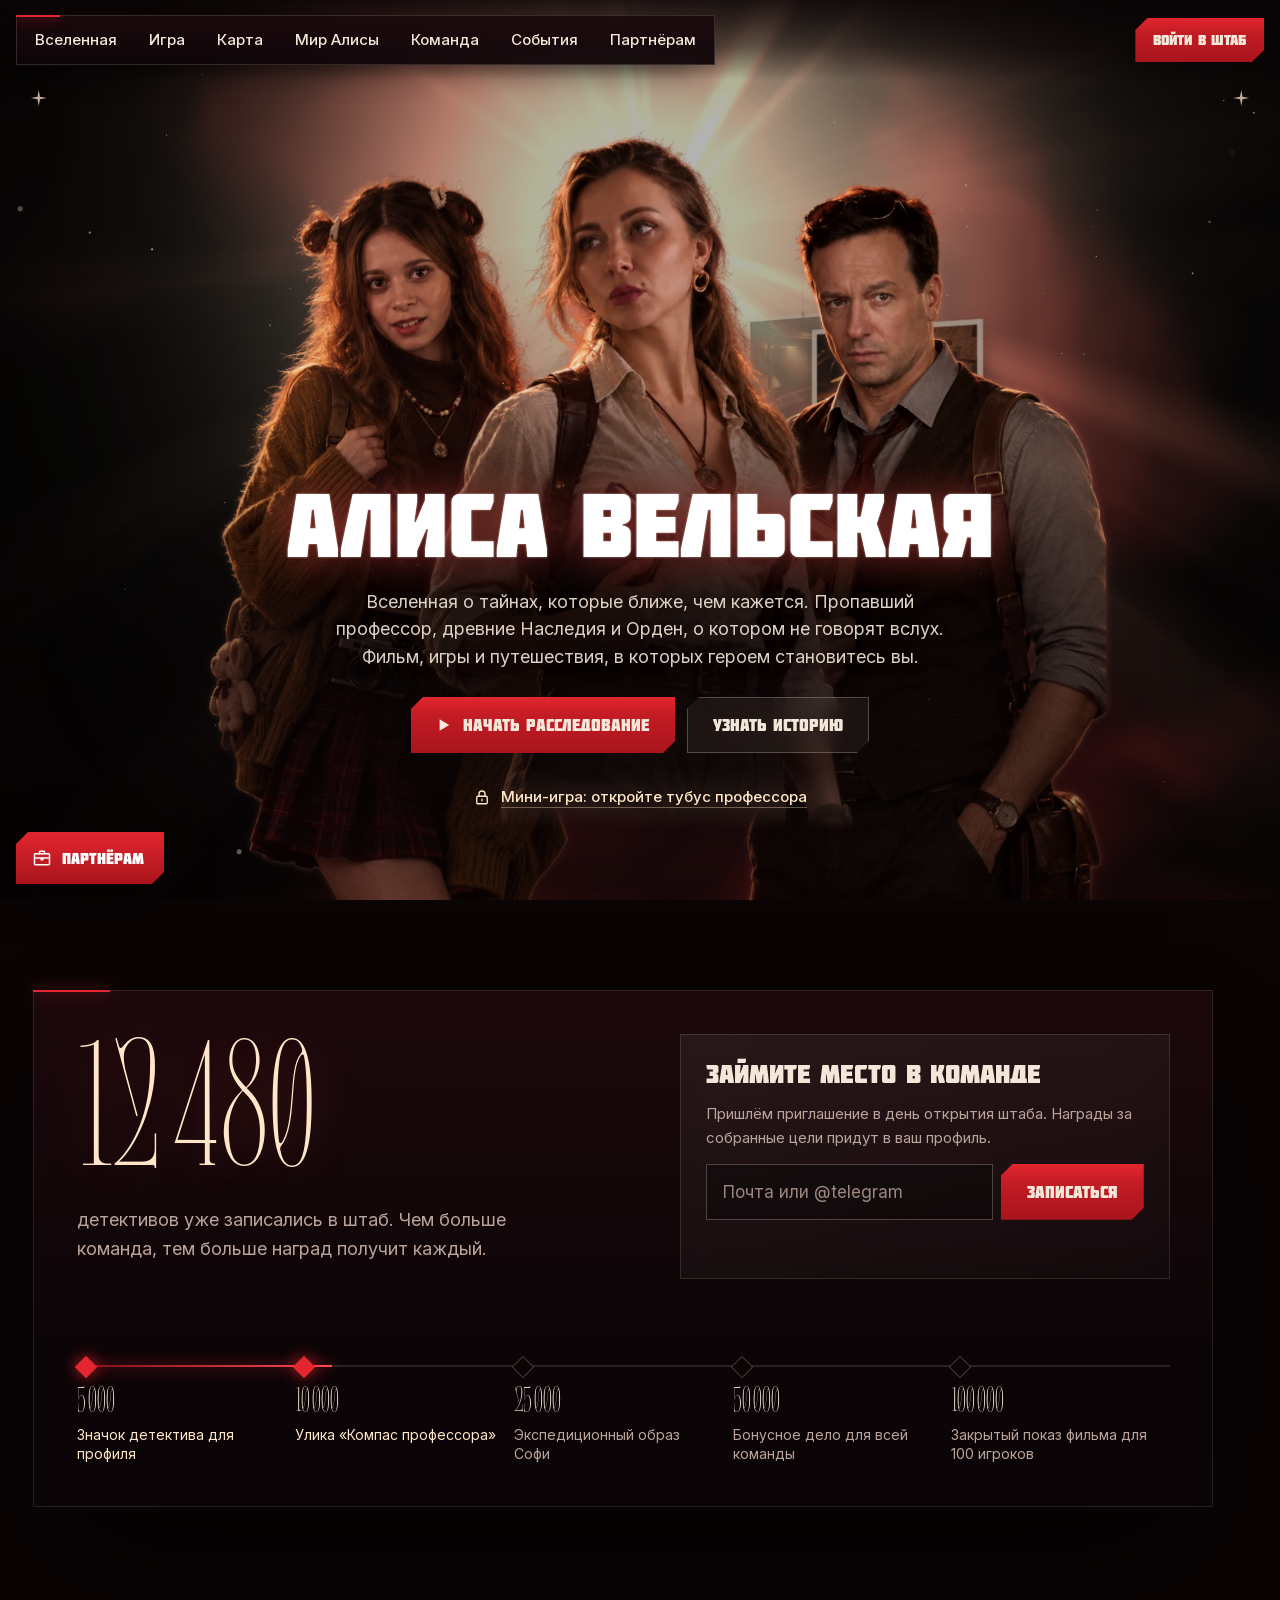
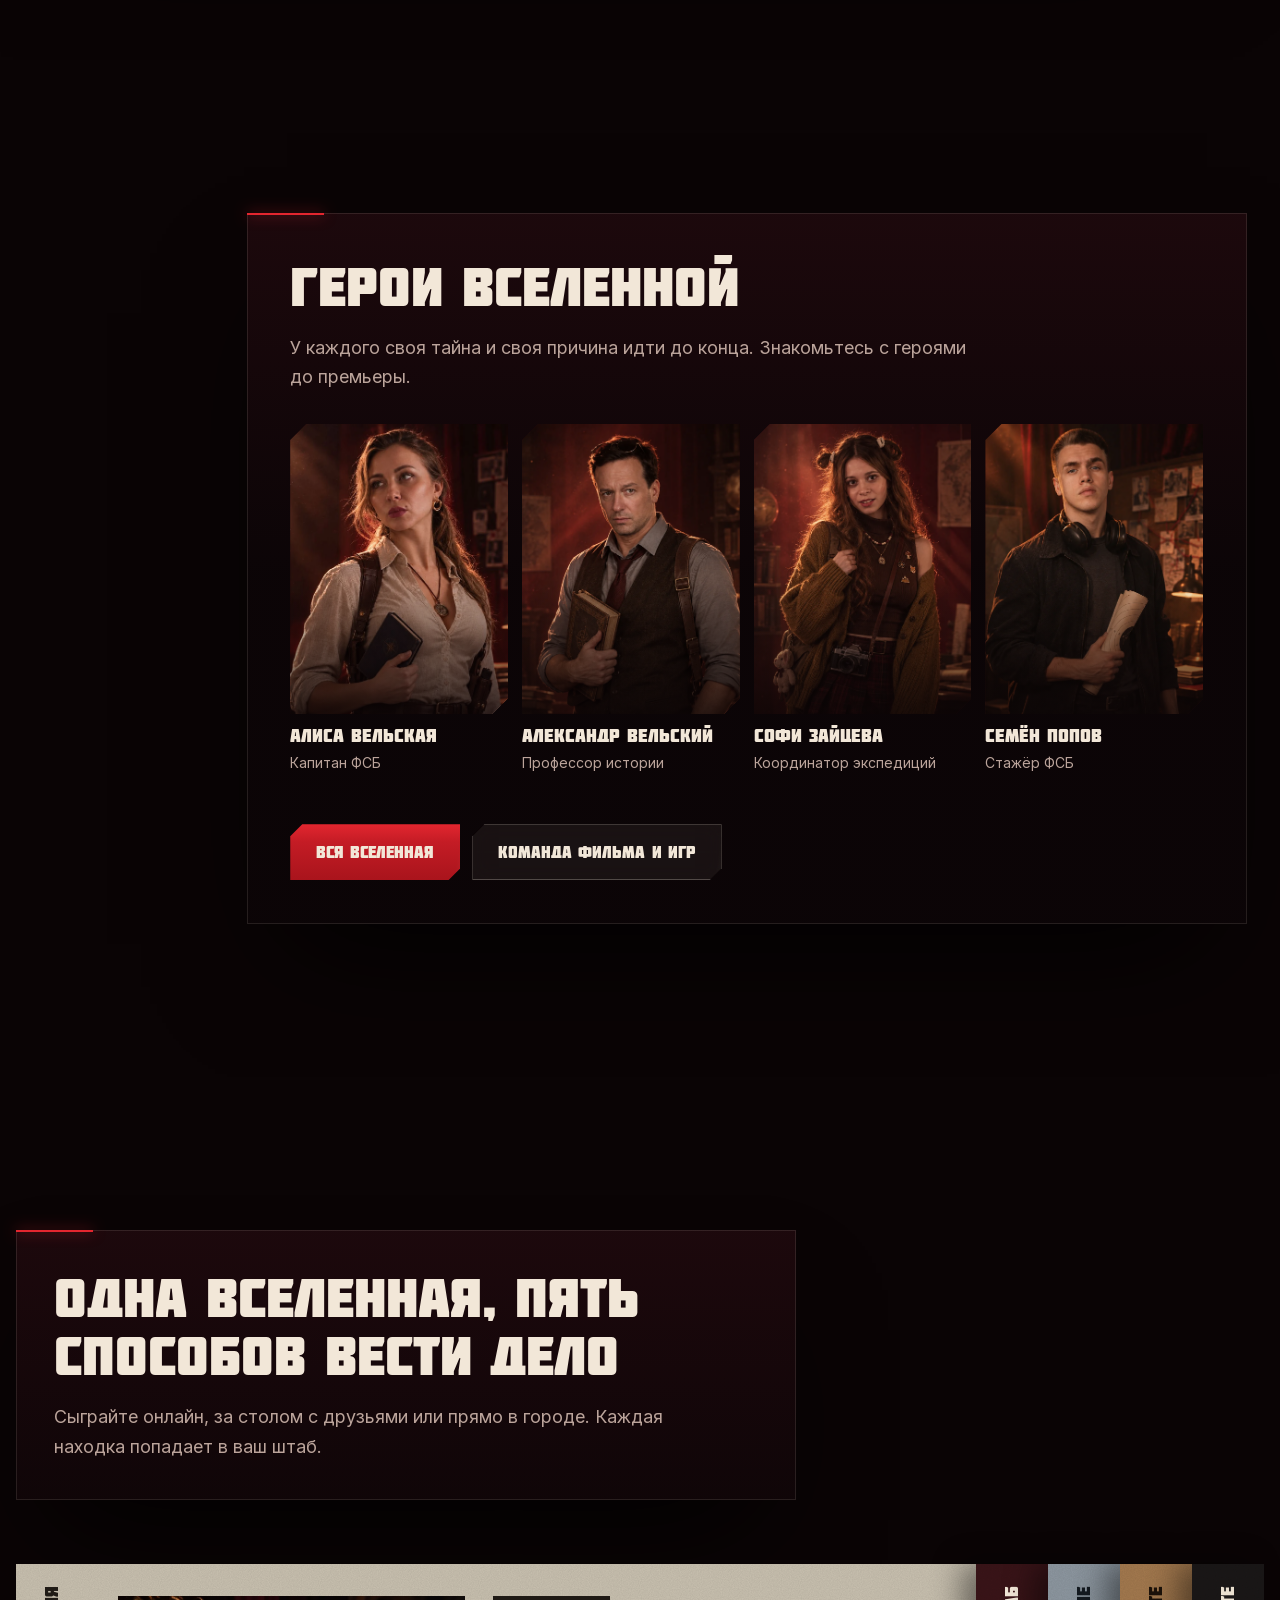
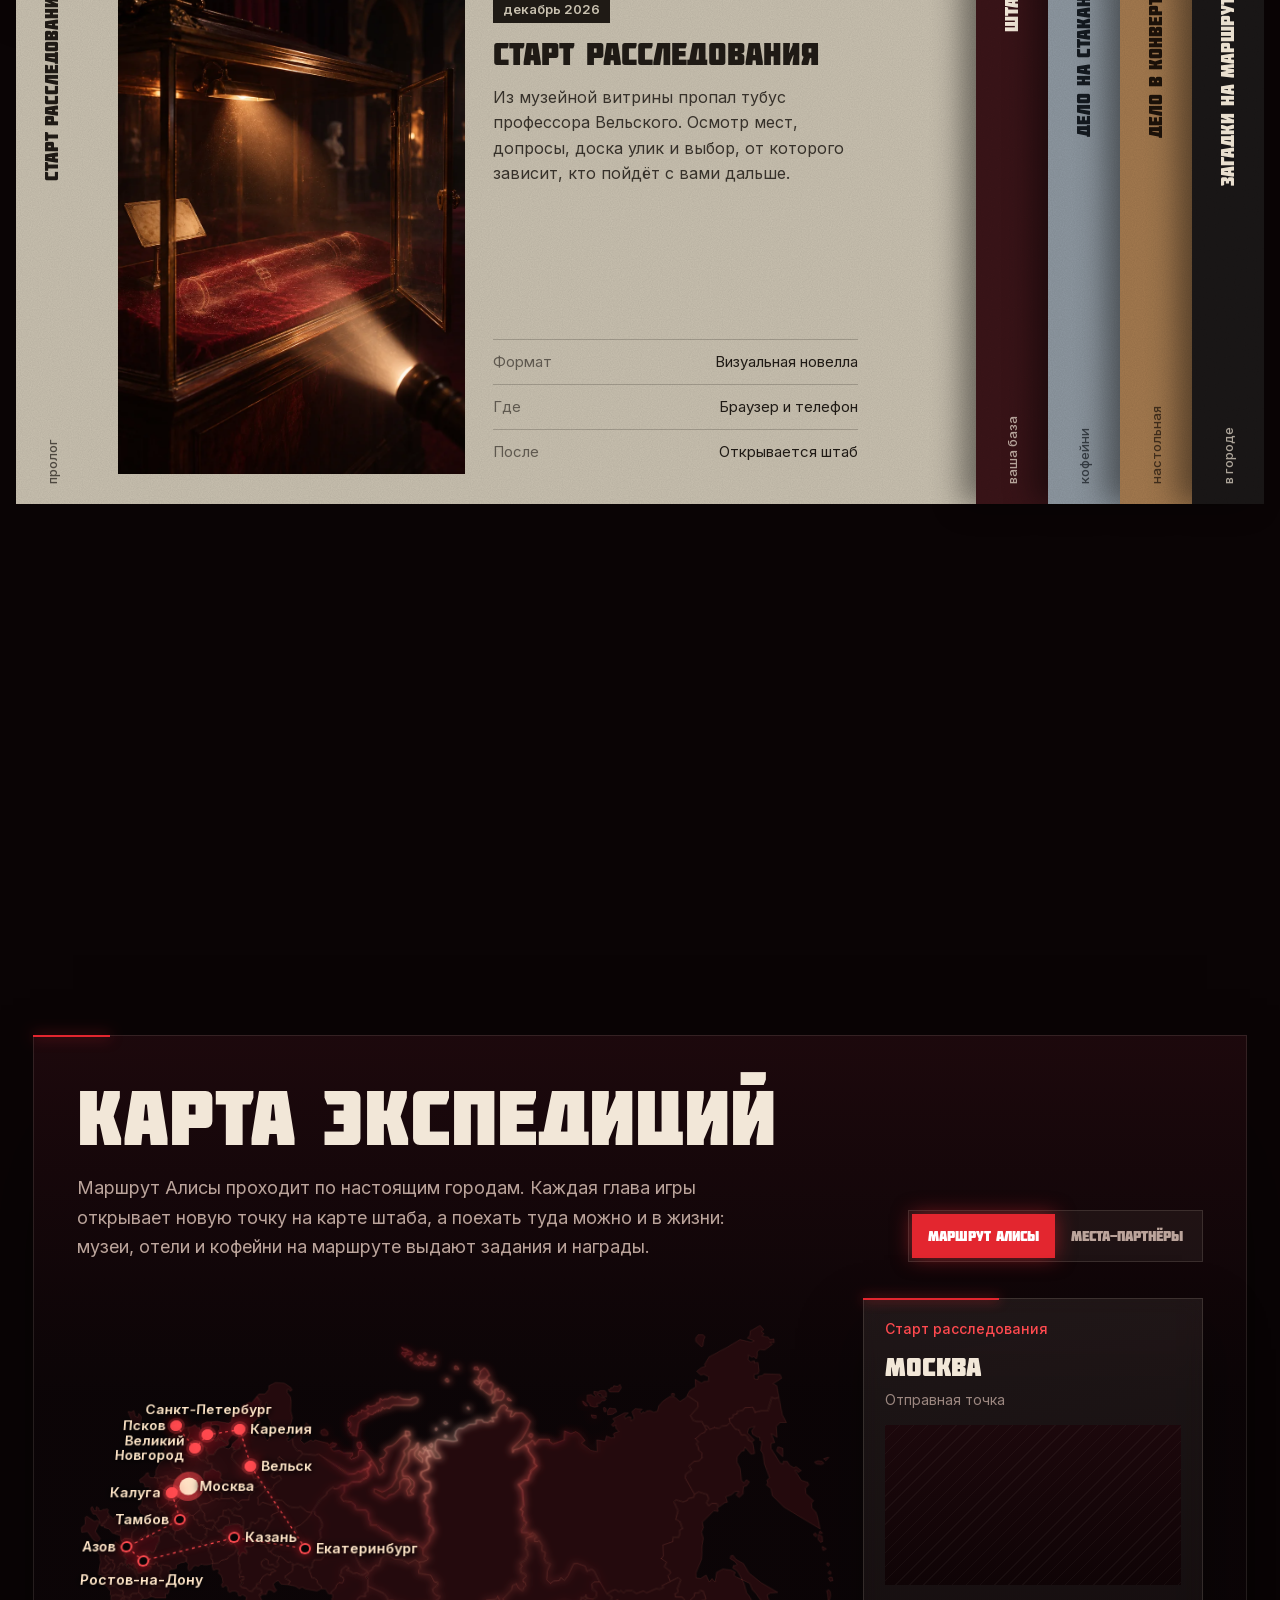
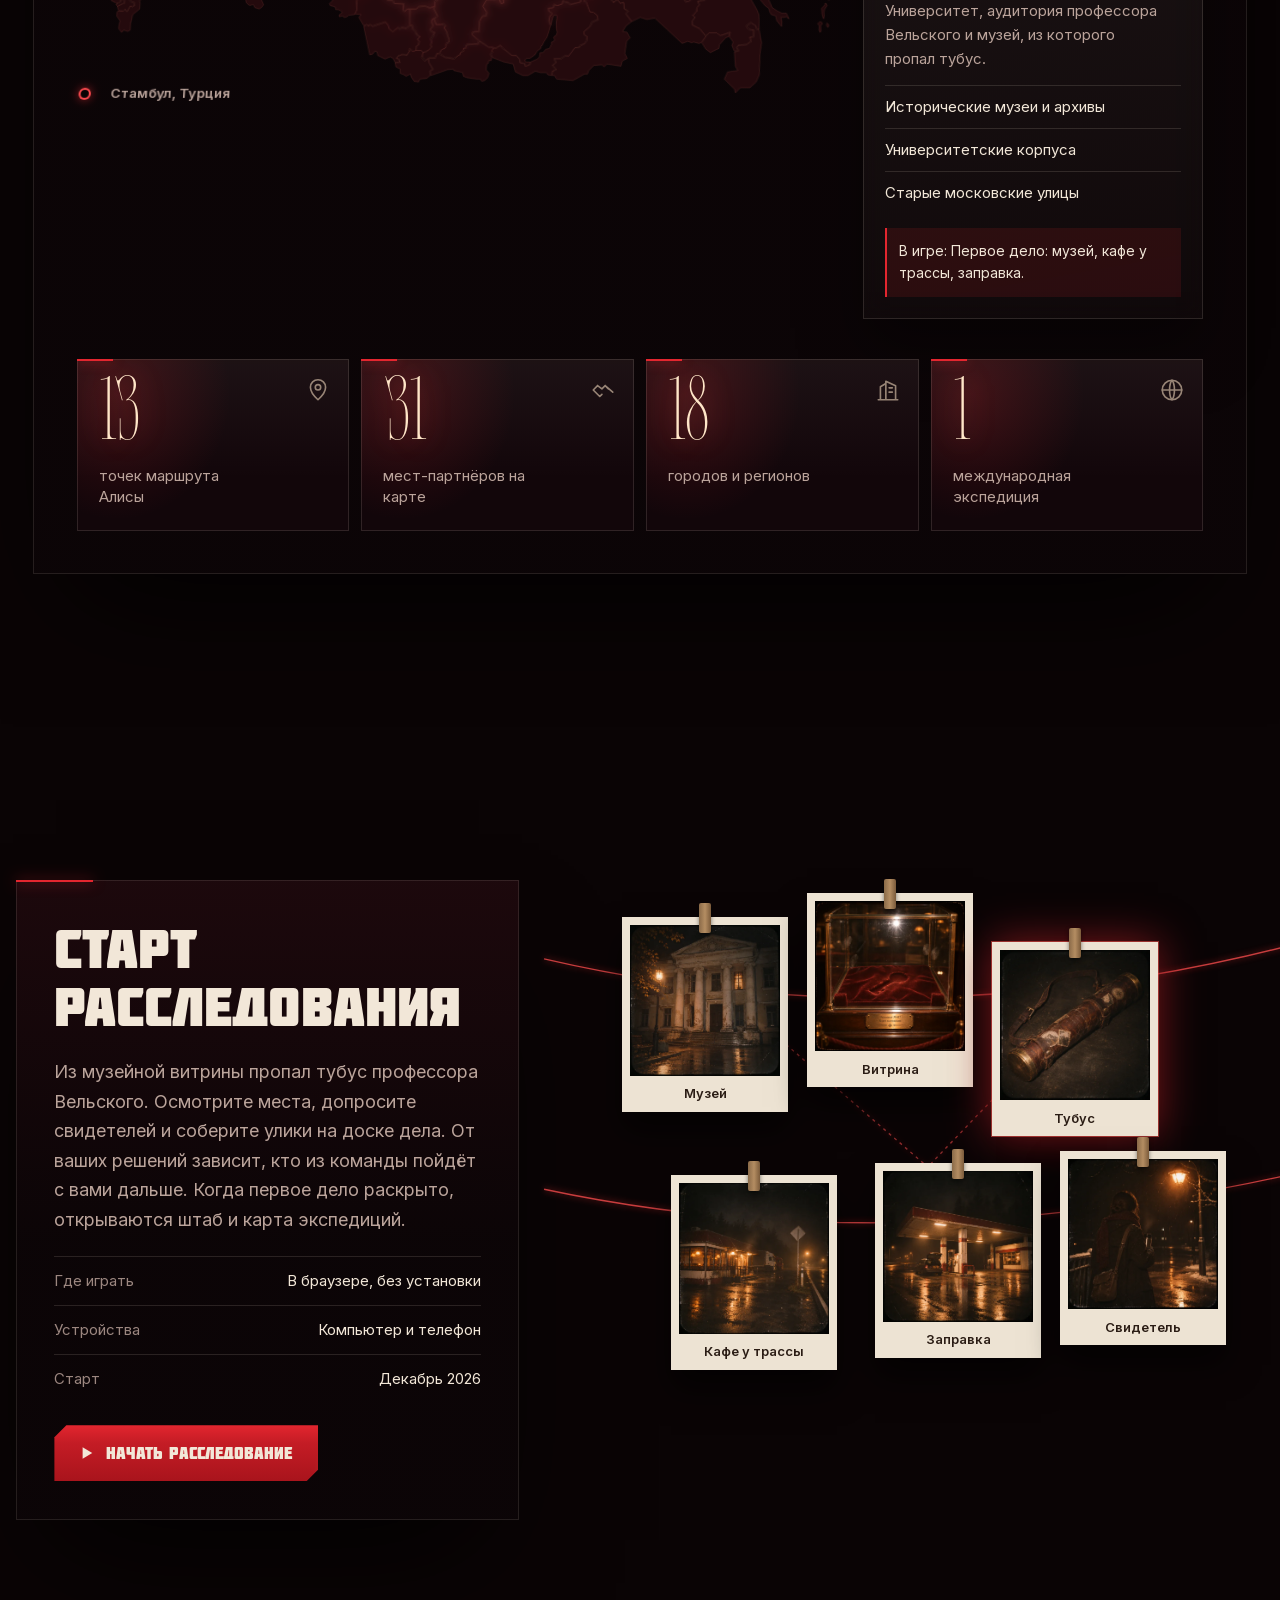
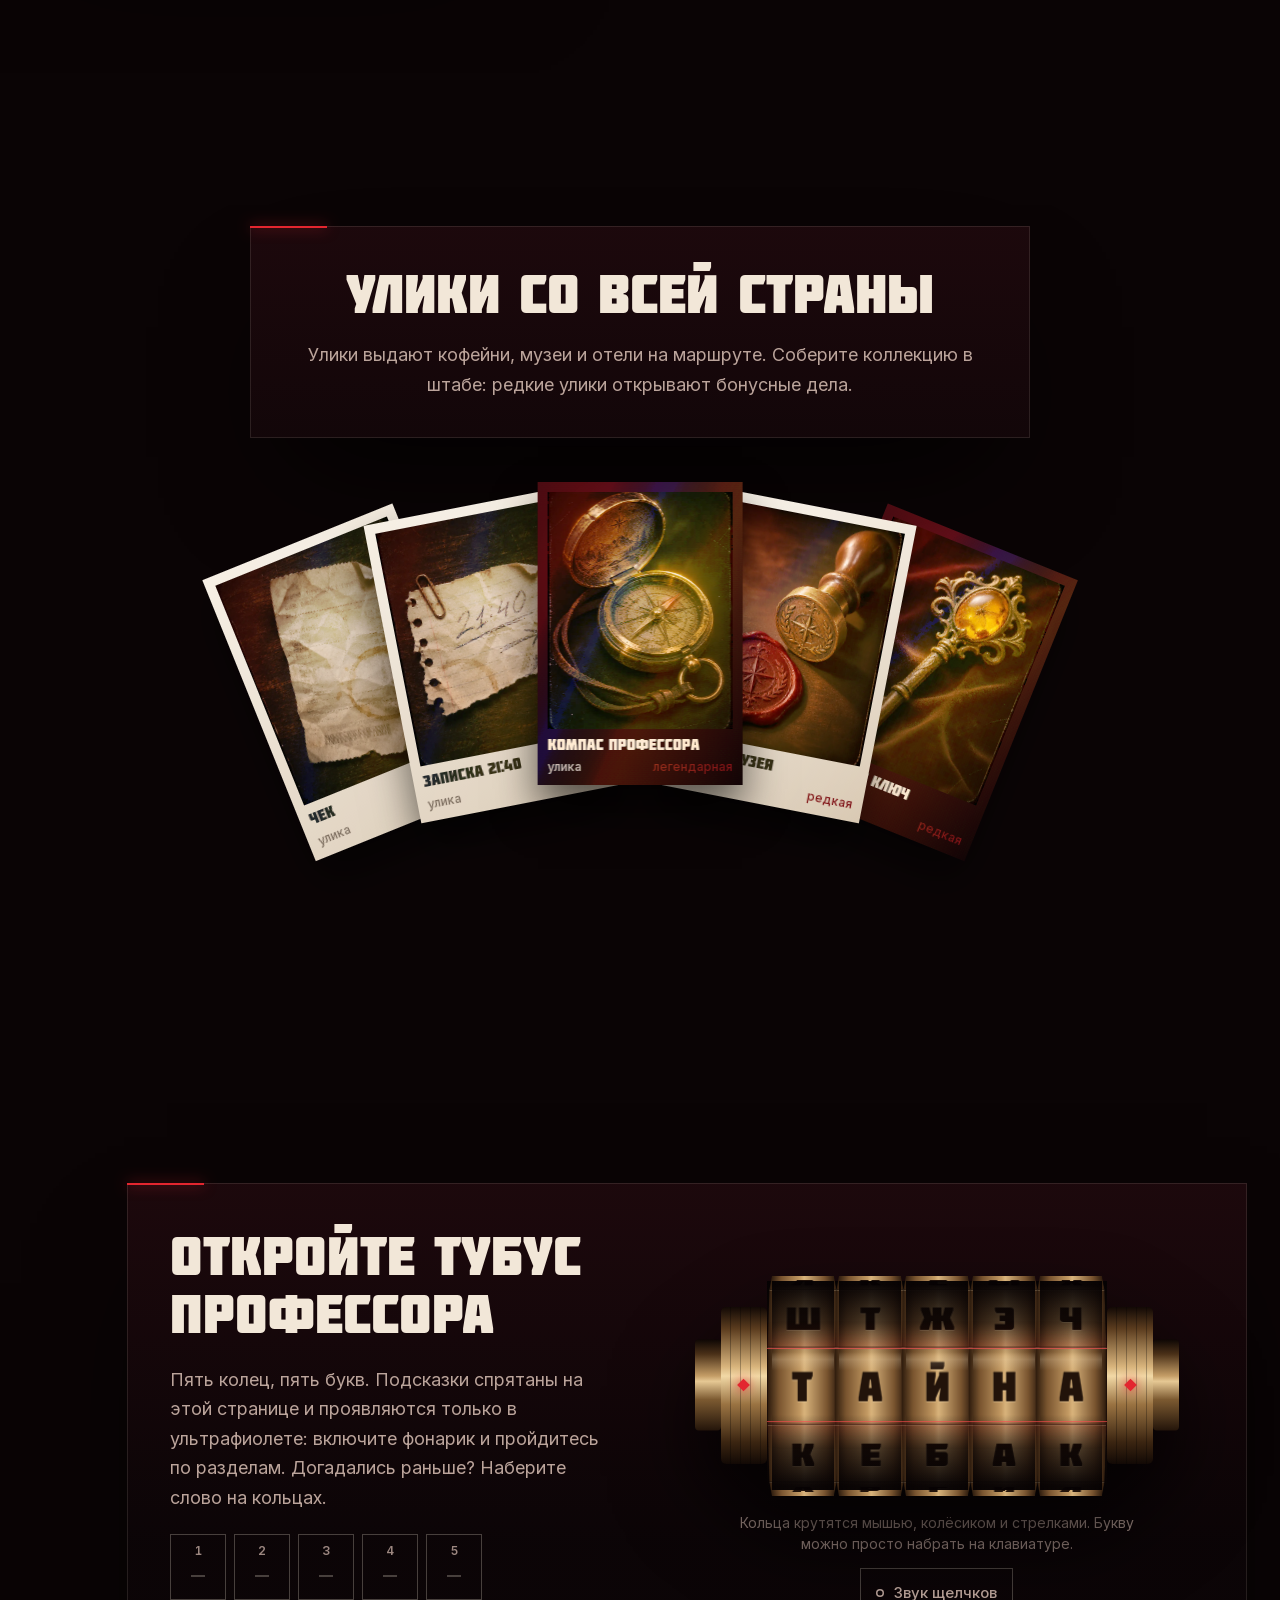
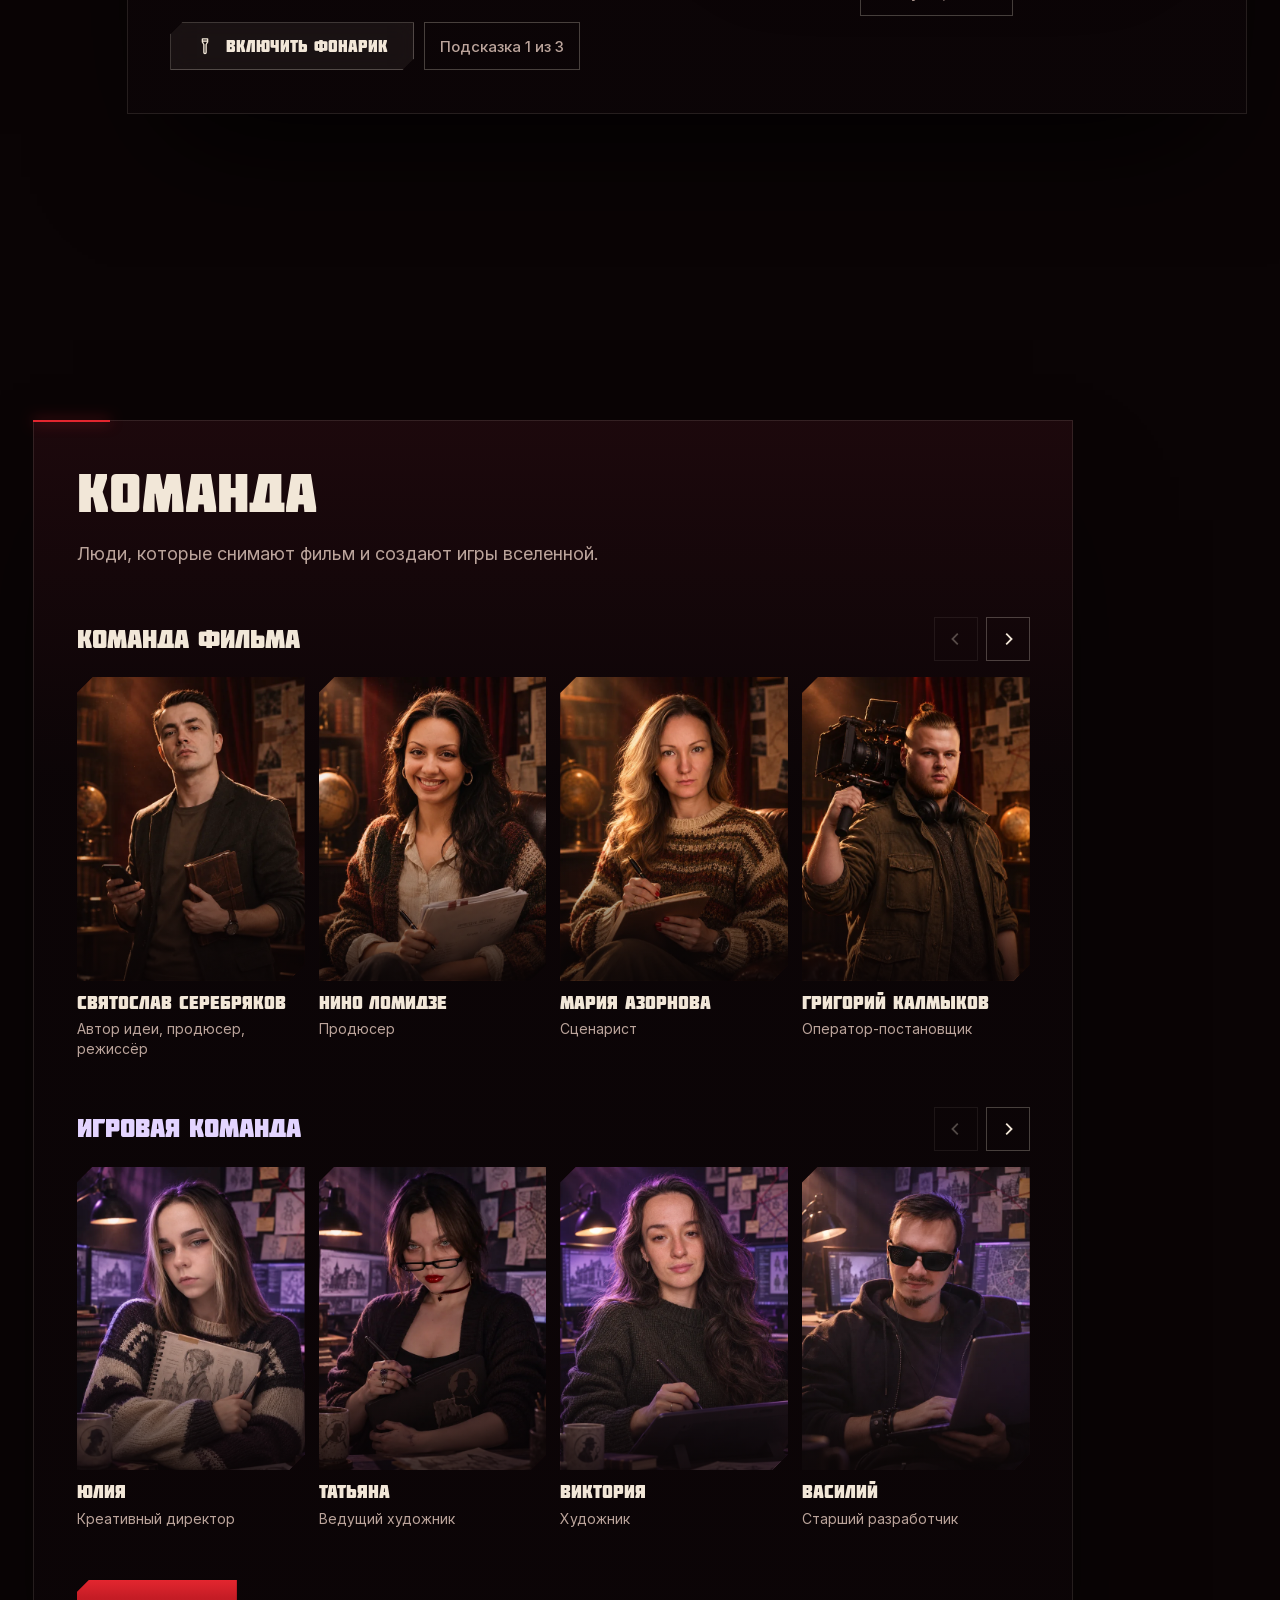
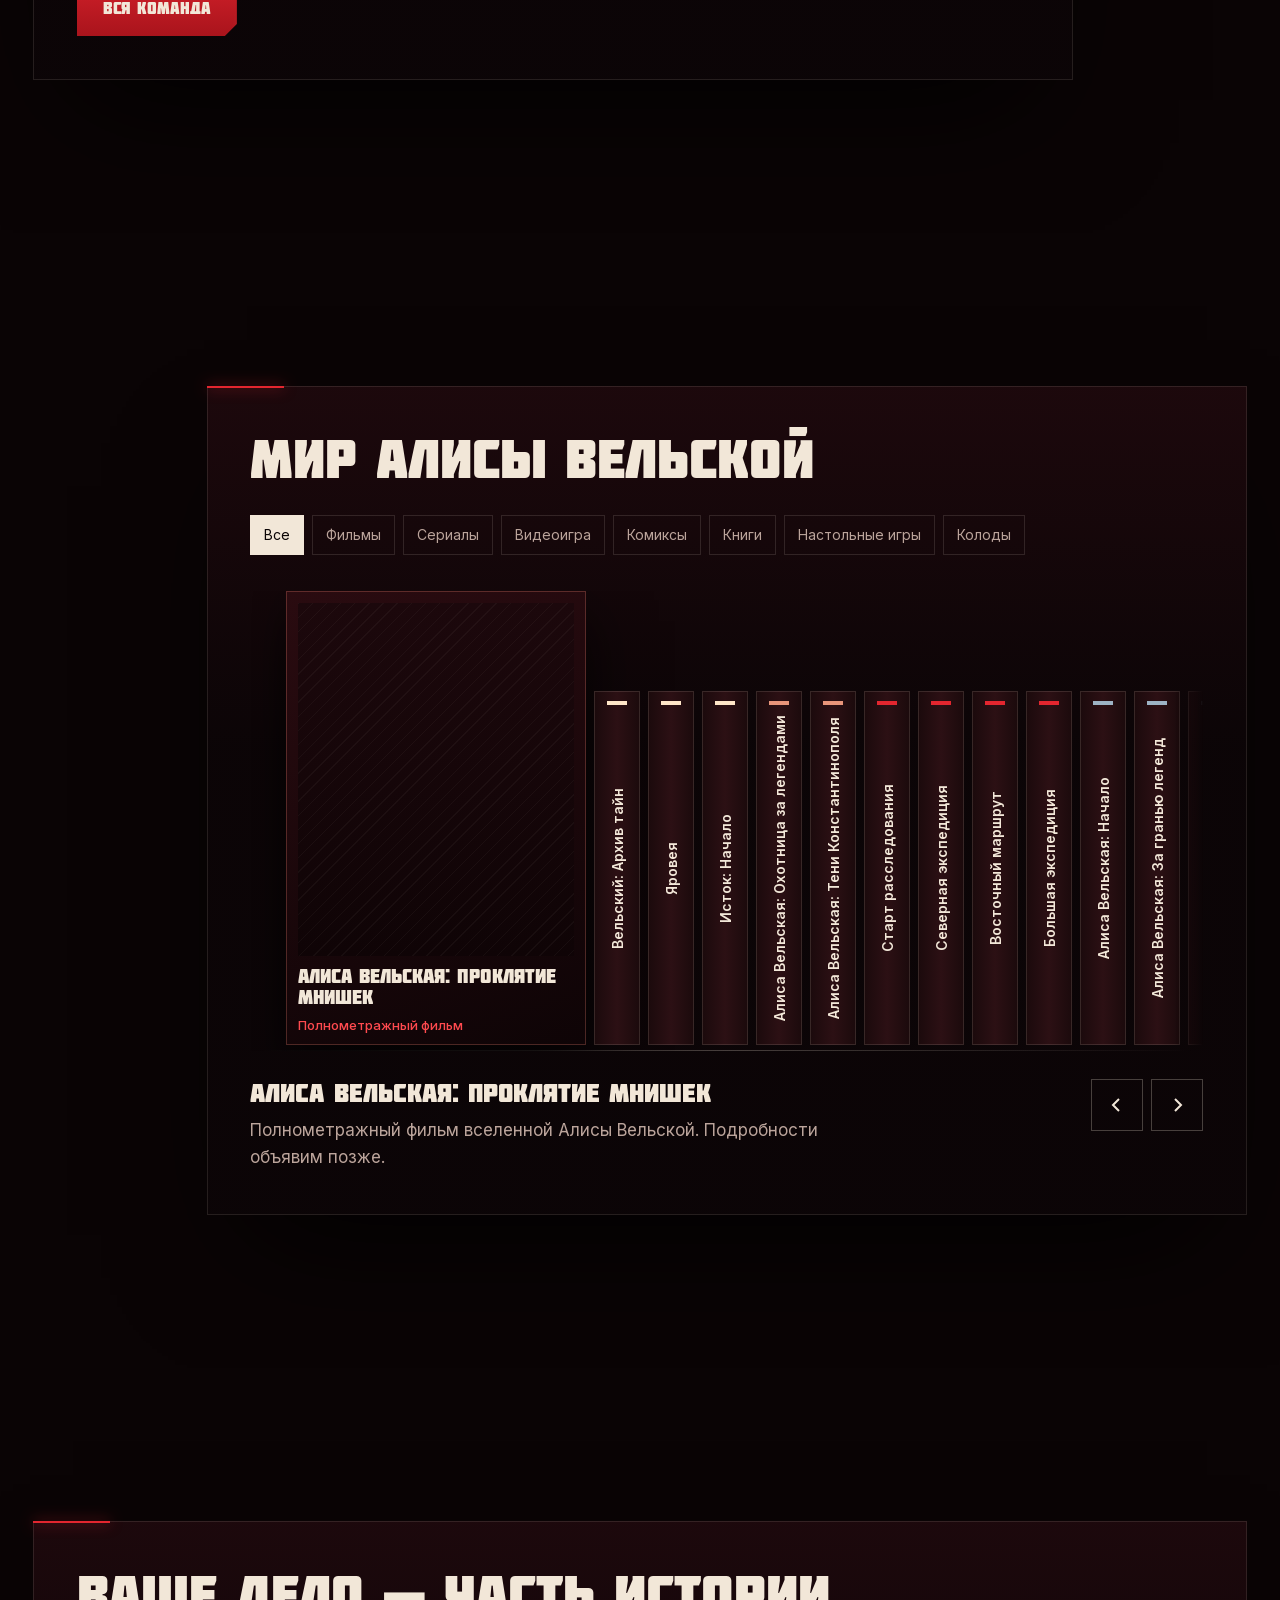
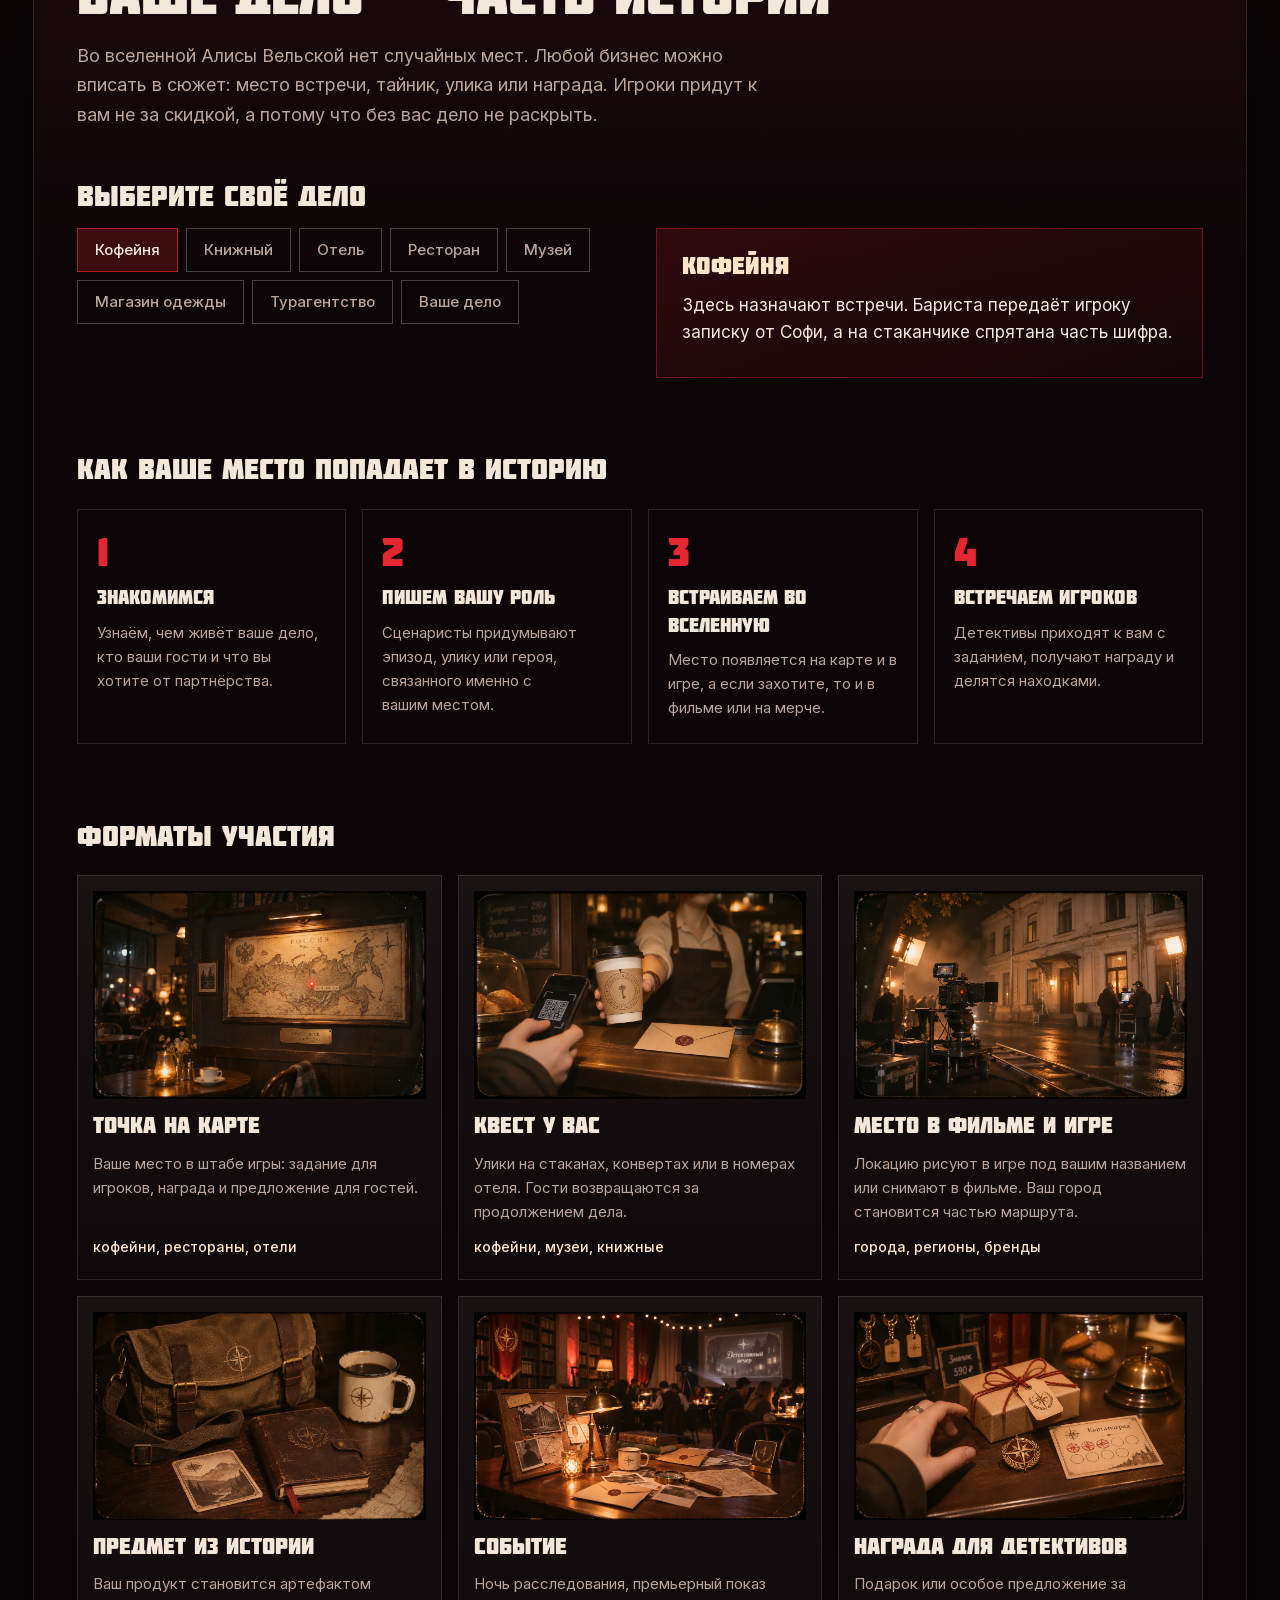
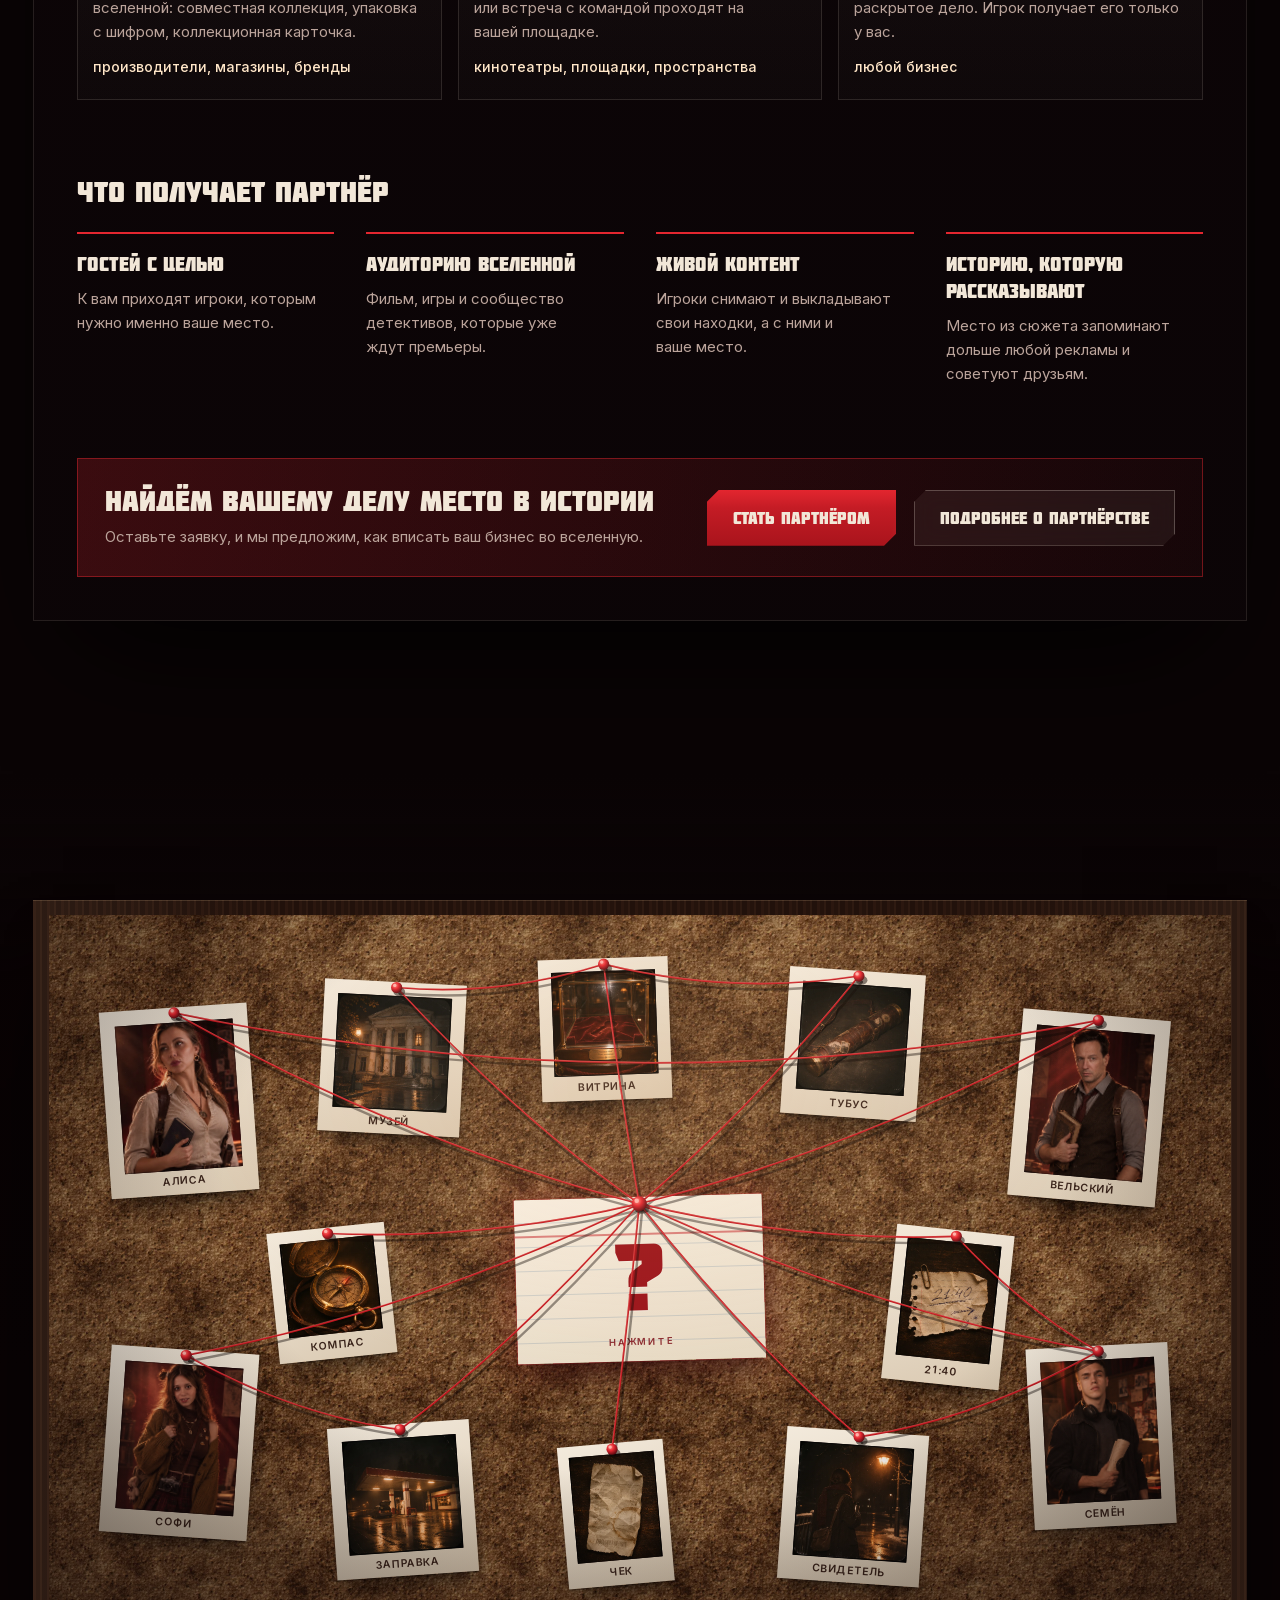
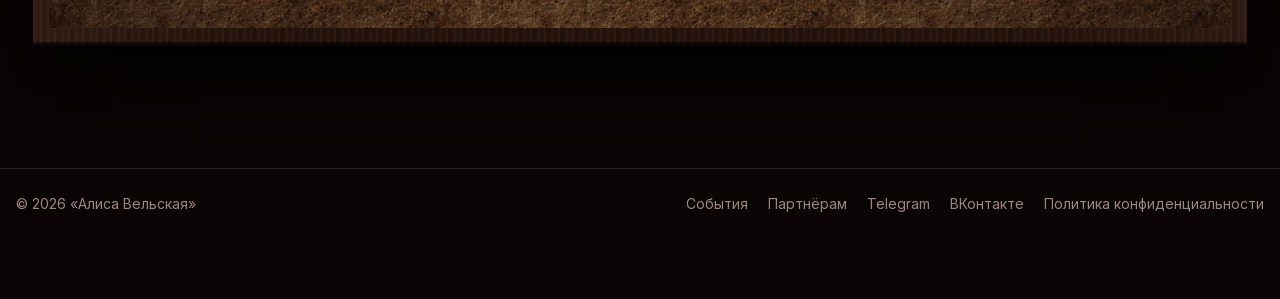
==== commit 5aed6dbe: "Правки Юли: меню подстраниц как на главной, без полосы сверху; Попов — стажёр ФСБ; Алиса выше; карто" ====
--- a/index.html
+++ b/index.html
@@ -478,7 +478,7 @@
 .world:not(.gl) .w-cut{filter:drop-shadow(0 0 1px rgba(255,214,180,.9)) drop-shadow(0 0 16px rgba(255,140,110,.3)) brightness(1.33) contrast(1.04)}
 .nav,.nav.solid{background:linear-gradient(180deg,rgba(10,4,5,.86),rgba(10,4,5,.5) 58%,rgba(10,4,5,0));backdrop-filter:none;box-shadow:none}
 .nav .burger{background:rgba(16,6,9,.9);box-shadow:inset 0 0 0 1px rgba(242,231,216,.22),0 10px 24px -10px rgba(0,0,0,.8)}
-@media (min-width:701px){
+@media (min-width:901px){
 .nav .wrap{min-height:80px}
 .nav ul{position:relative;gap:2px;padding:4px;background:linear-gradient(180deg,rgba(28,9,13,.94),rgba(14,5,8,.94));box-shadow:inset 0 0 0 1px rgba(242,231,216,.15),0 16px 32px -16px rgba(0,0,0,.9)}
 .nav ul::before{content:"";position:absolute;left:0;top:0;width:44px;height:2px;background:var(--red);box-shadow:0 0 12px rgba(227,38,47,.8);pointer-events:none}
@@ -489,8 +489,8 @@
 .nav .nv-th::before{content:"";position:absolute;left:-3px;top:-2px;width:6px;height:6px;border-radius:50%;background:#FF5A5F;box-shadow:0 0 8px rgba(255,74,79,.9)}
 .nav .nv-th.on{opacity:1}
 }
-@media (min-width:701px) and (hover:hover){.nav ul a:hover{color:var(--light);background:rgba(242,231,216,.07)}}
-@media (max-width:700px){.nav.solid{background:rgba(10,4,5,.92)}.nav.open{background:#0A0405}.nav ul{background:#0A0405}.nav .nv-th{display:none!important}.nav ul li a[aria-current]::before{content:"";display:inline-block;width:7px;height:7px;margin-right:10px;border-radius:50%;vertical-align:.12em;background:var(--red);box-shadow:0 0 8px rgba(227,38,47,.9)}}
+@media (min-width:901px) and (hover:hover){.nav ul a:hover{color:var(--light);background:rgba(242,231,216,.07)}}
+@media (max-width:900px){.nav.solid{background:rgba(10,4,5,.92)}.nav.open{background:#0A0405}.nav ul{background:#0A0405}.nav .nv-th{display:none!important}.nav ul li a[aria-current]::before{content:"";display:inline-block;width:7px;height:7px;margin-right:10px;border-radius:50%;vertical-align:.12em;background:var(--red);box-shadow:0 0 8px rgba(227,38,47,.9)}}
 .spine.serial i{background:#E8957A}
 .spine.book i{background:#C9A46A}
 .spine.comic i{background:#9DB3C4}
@@ -653,7 +653,7 @@
       <a class="person hero-c" href="universe.html#heroes"><div class="ph art real"><img src="img/ph_alice_bg.webp?v=3" alt="Алиса Вельская" loading="lazy"></div><b>Алиса Вельская</b><small>Капитан ФСБ</small></a>
       <a class="person hero-c" href="universe.html#heroes"><div class="ph art real"><img src="img/ph_velsky_bg.webp" alt="Александр Вельский" loading="lazy"></div><b>Александр Вельский</b><small>Профессор истории</small></a>
       <a class="person hero-c" href="universe.html#heroes"><div class="ph art real"><img src="img/ph_sofi_bg.webp" alt="Софи Зайцева" loading="lazy"></div><b>Софи Зайцева</b><small>Координатор экспедиций</small></a>
-      <a class="person hero-c" href="universe.html#heroes"><div class="ph art real"><img src="img/ph_semen_bg.webp" alt="Семён Попов" loading="lazy"></div><b>Семён Попов</b><small>Стажёр ФСБ. Служба, долг и семья, которая расходится по разным домам</small></a>
+      <a class="person hero-c" href="universe.html#heroes"><div class="ph art real"><img src="img/ph_semen_bg.webp" alt="Семён Попов" loading="lazy"></div><b>Семён Попов</b><small>Стажёр ФСБ</small></a>
     </div>
     <div style="display:flex;gap:12px;flex-wrap:wrap;margin-top:32px"><a class="btn" href="universe.html">Вся вселенная</a><a class="btn ghost" href="team.html">Команда фильма и игр</a></div>
   </div>
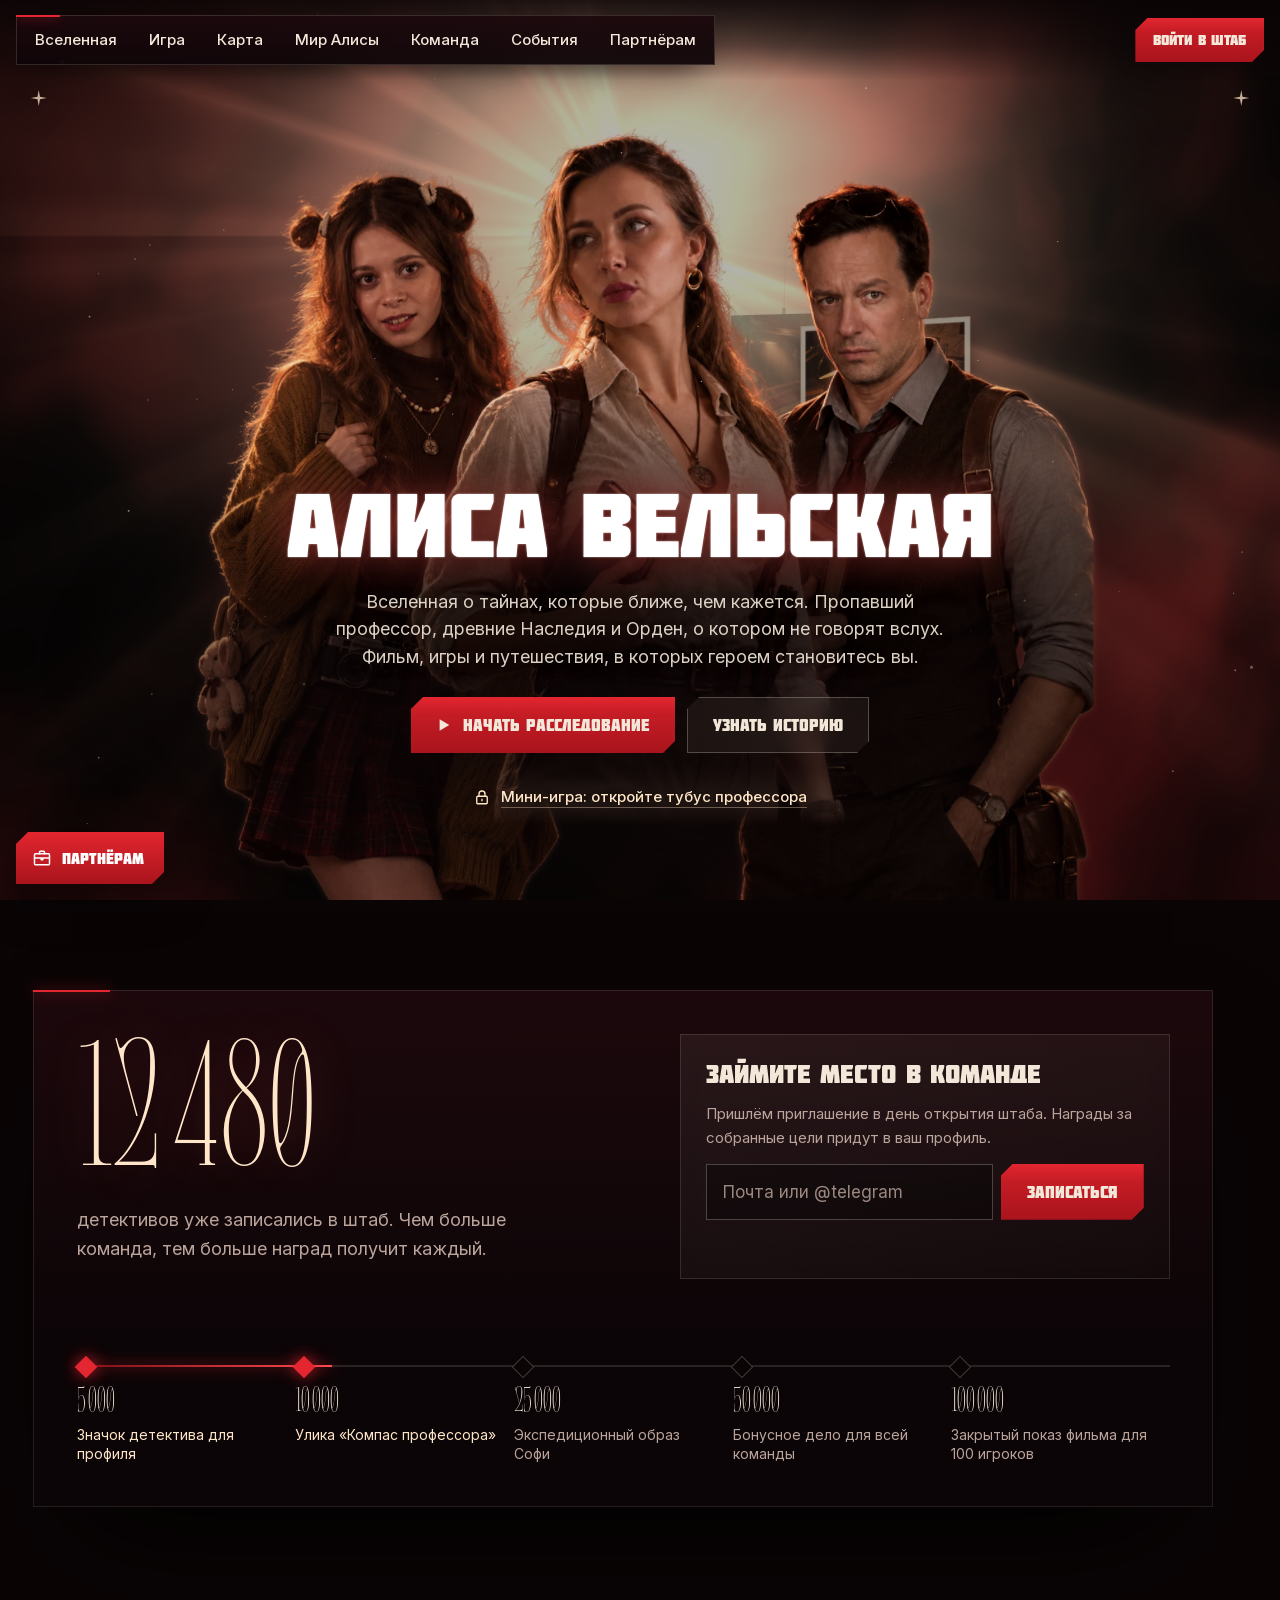
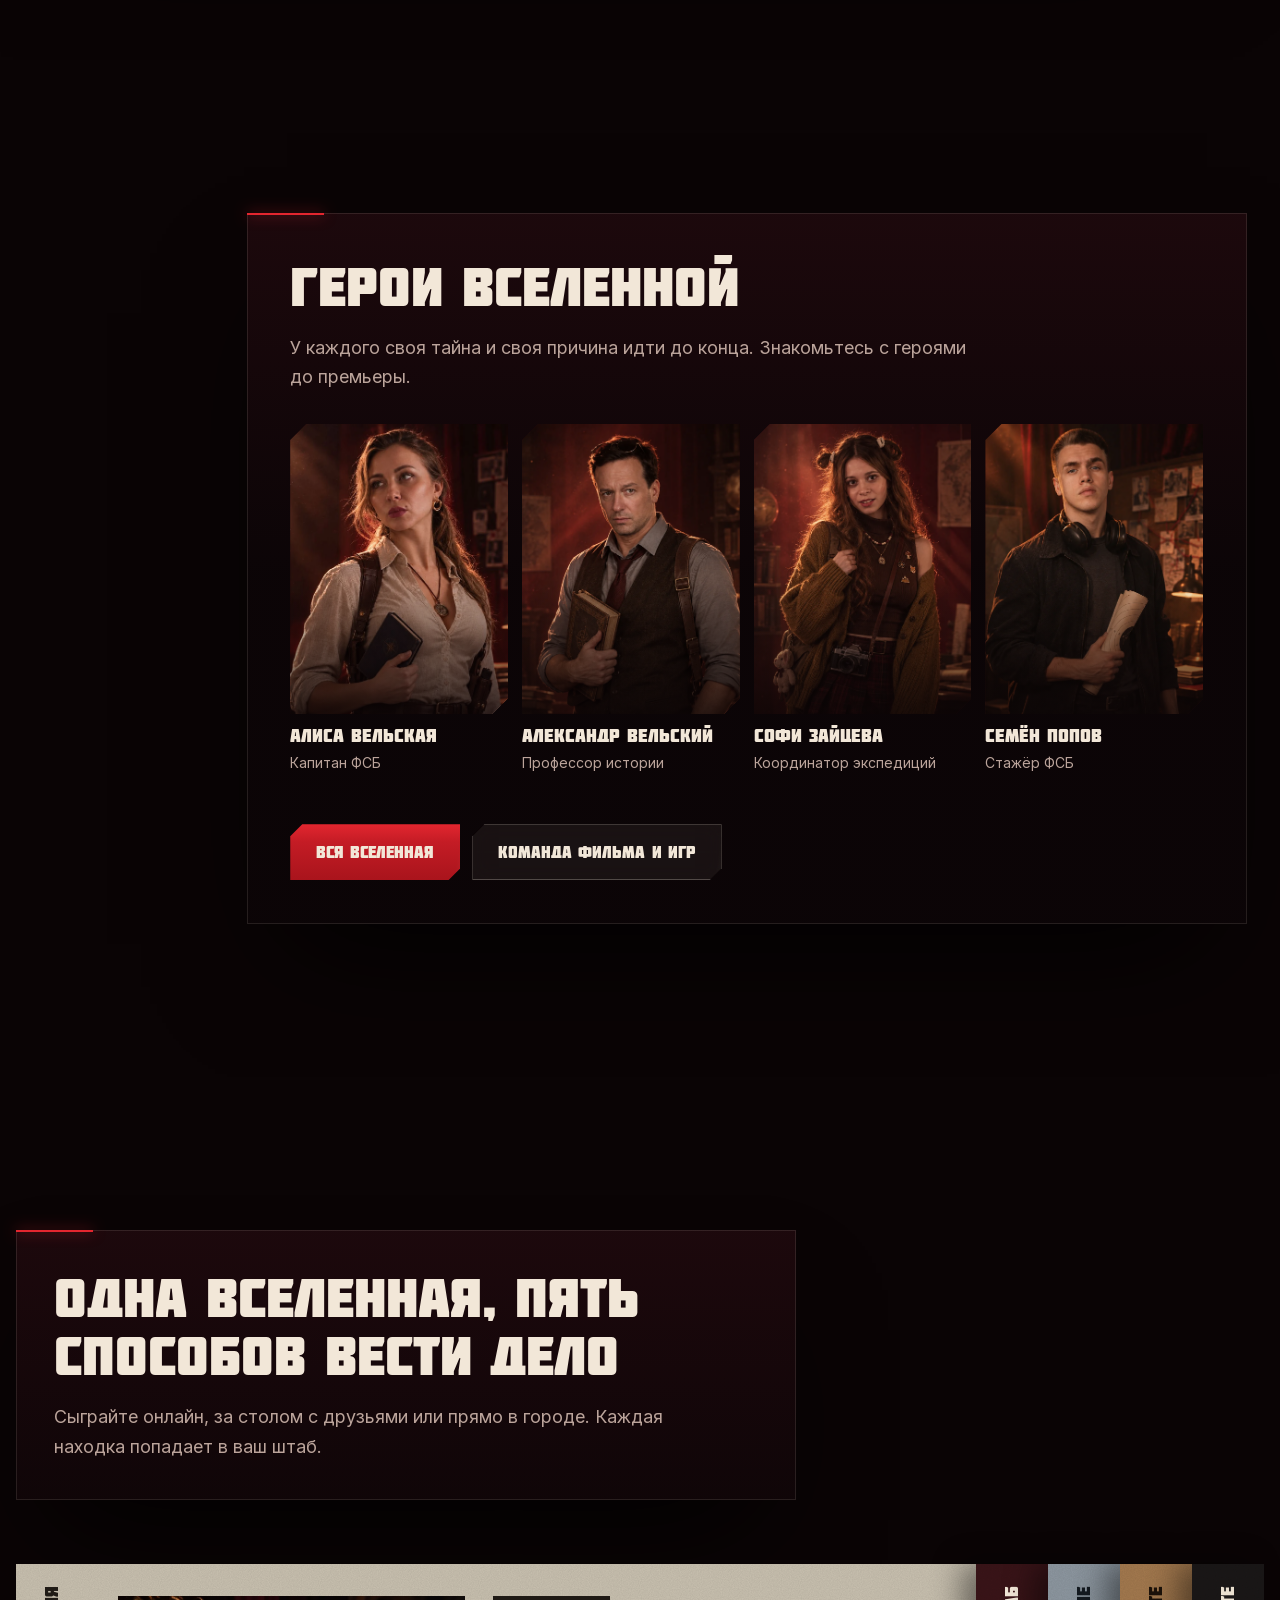
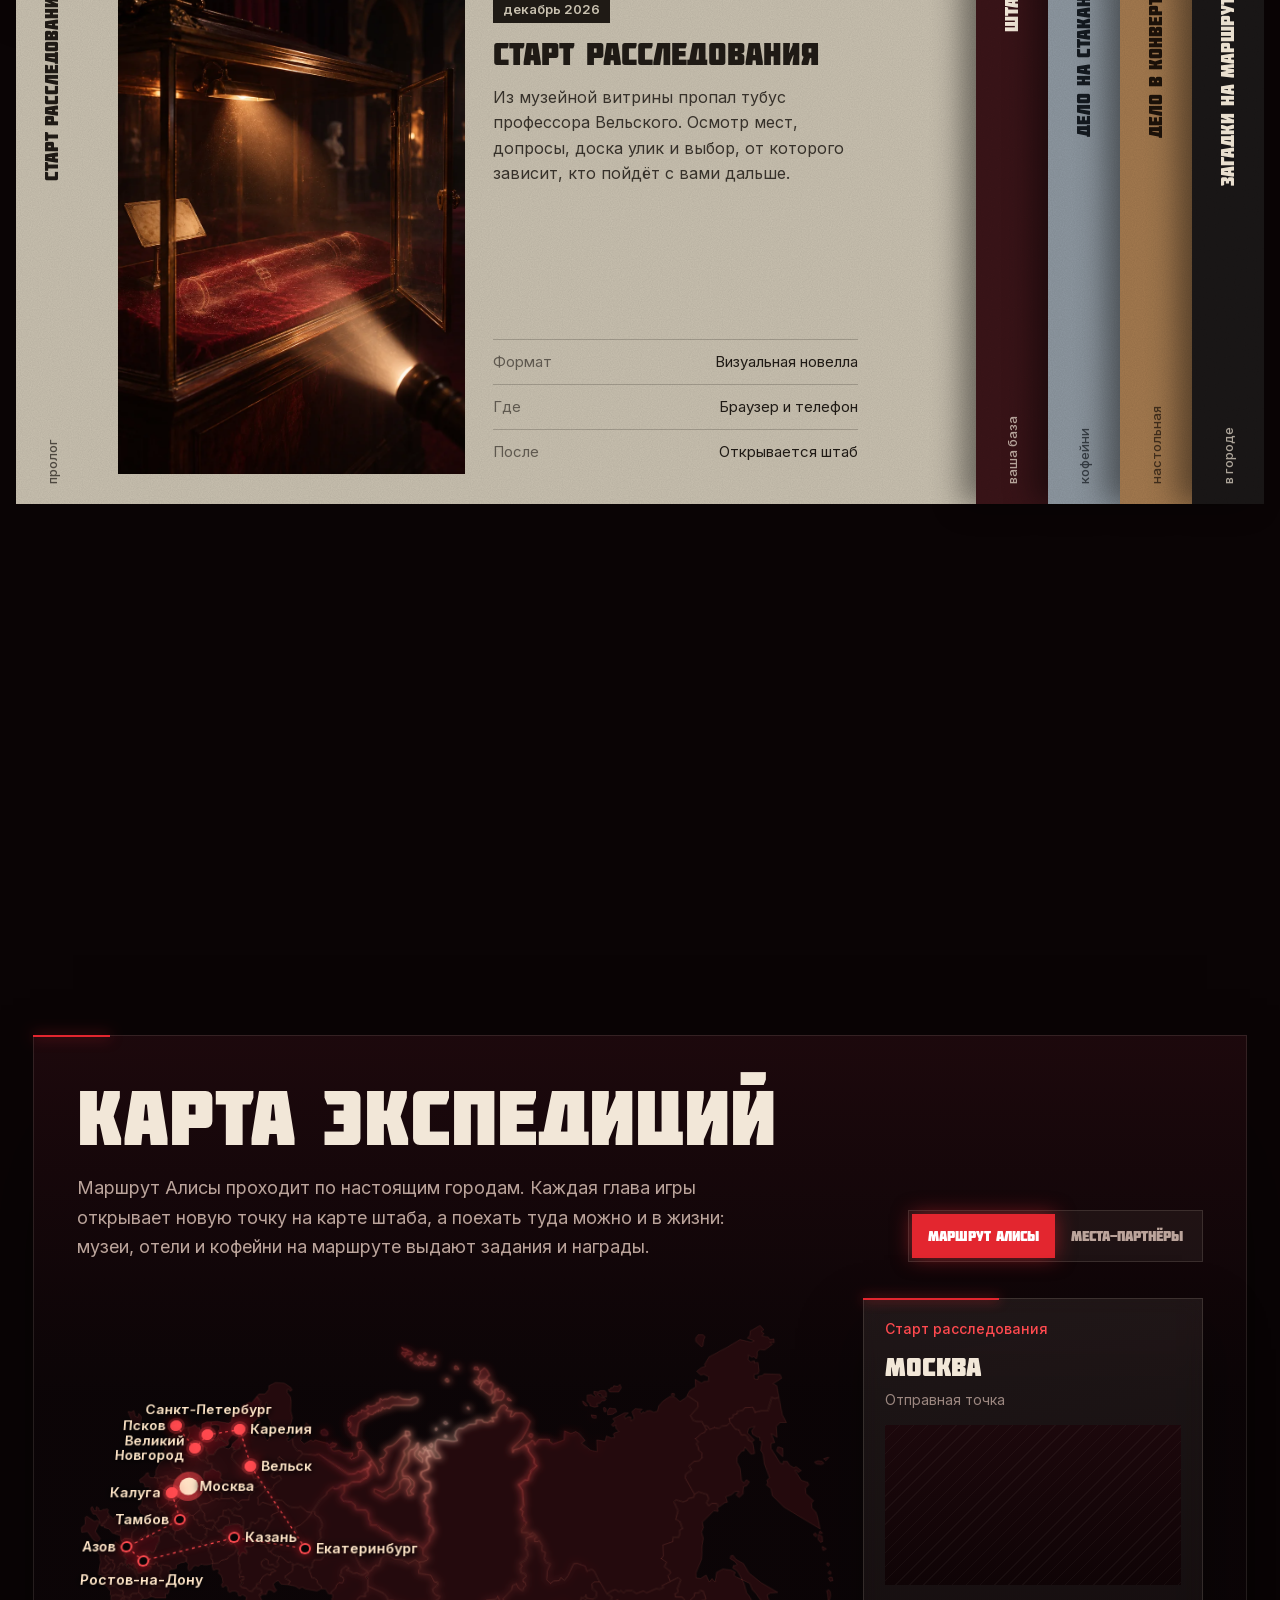
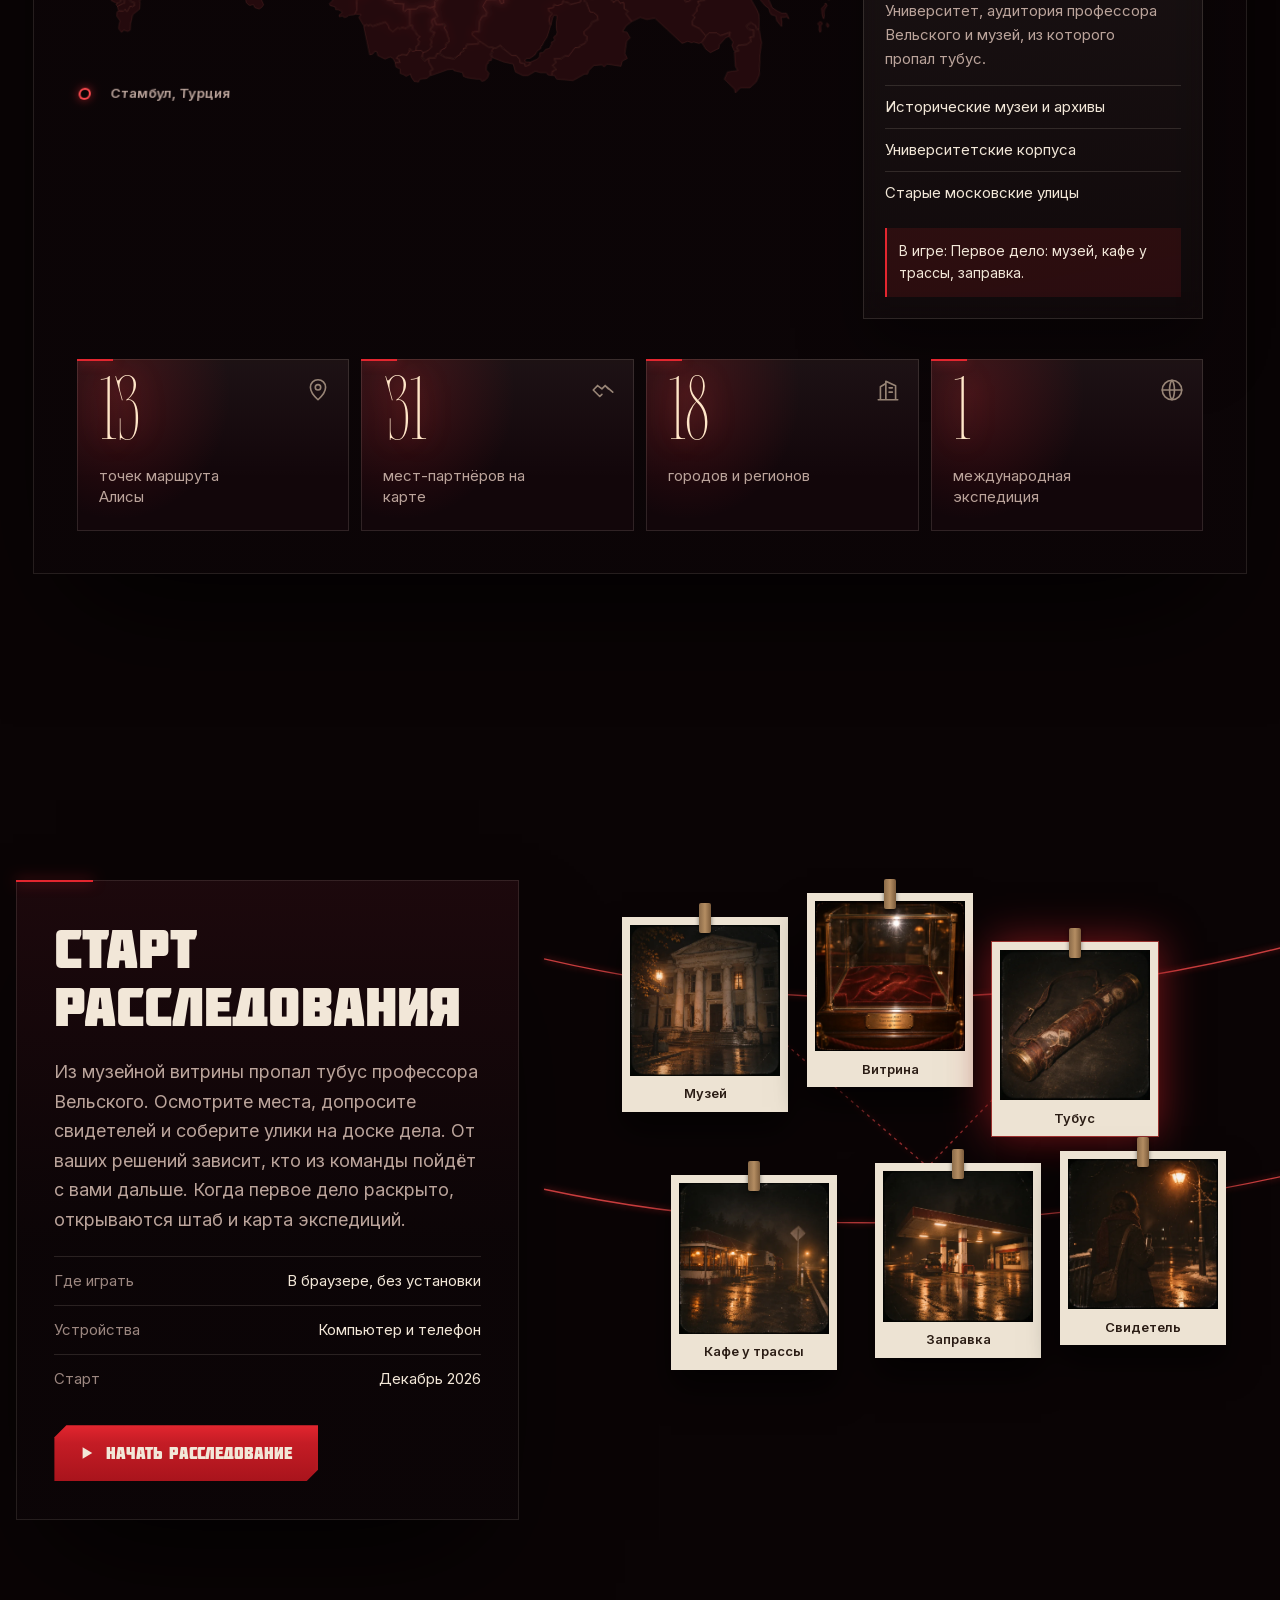
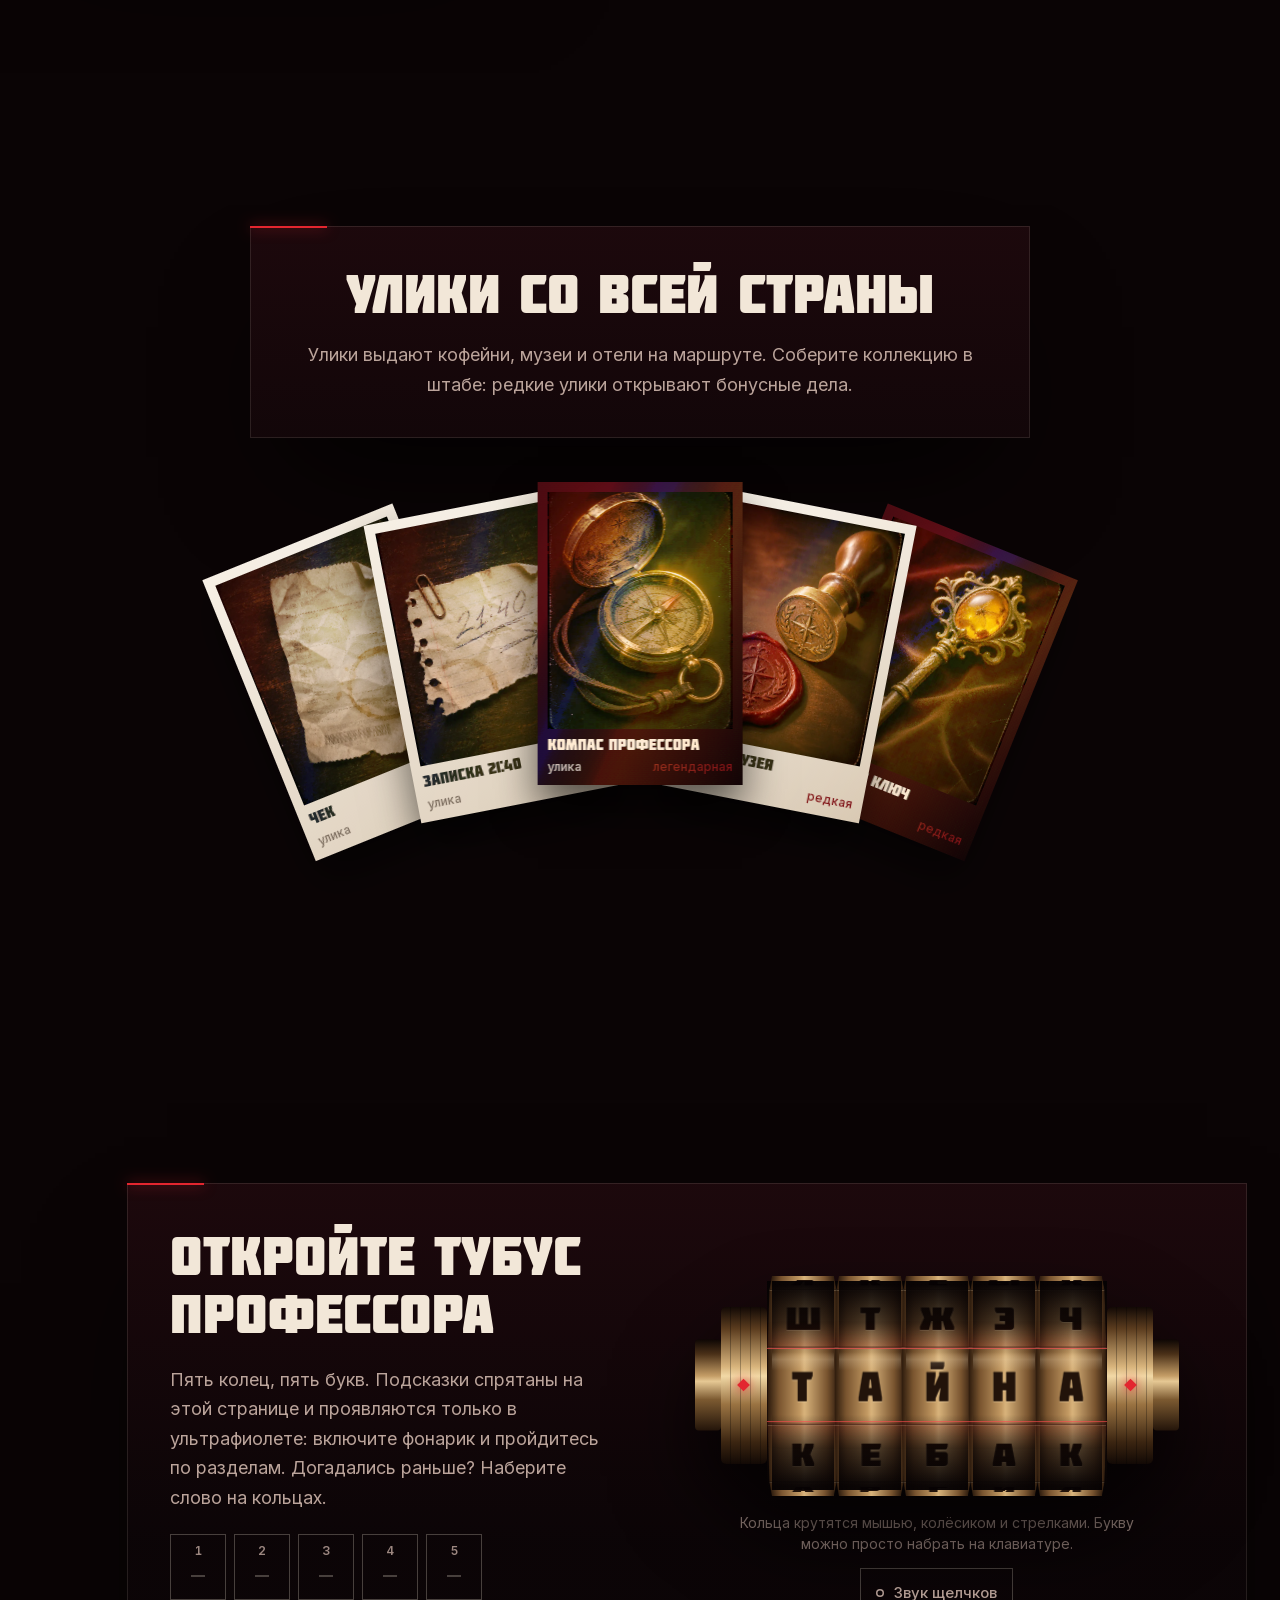
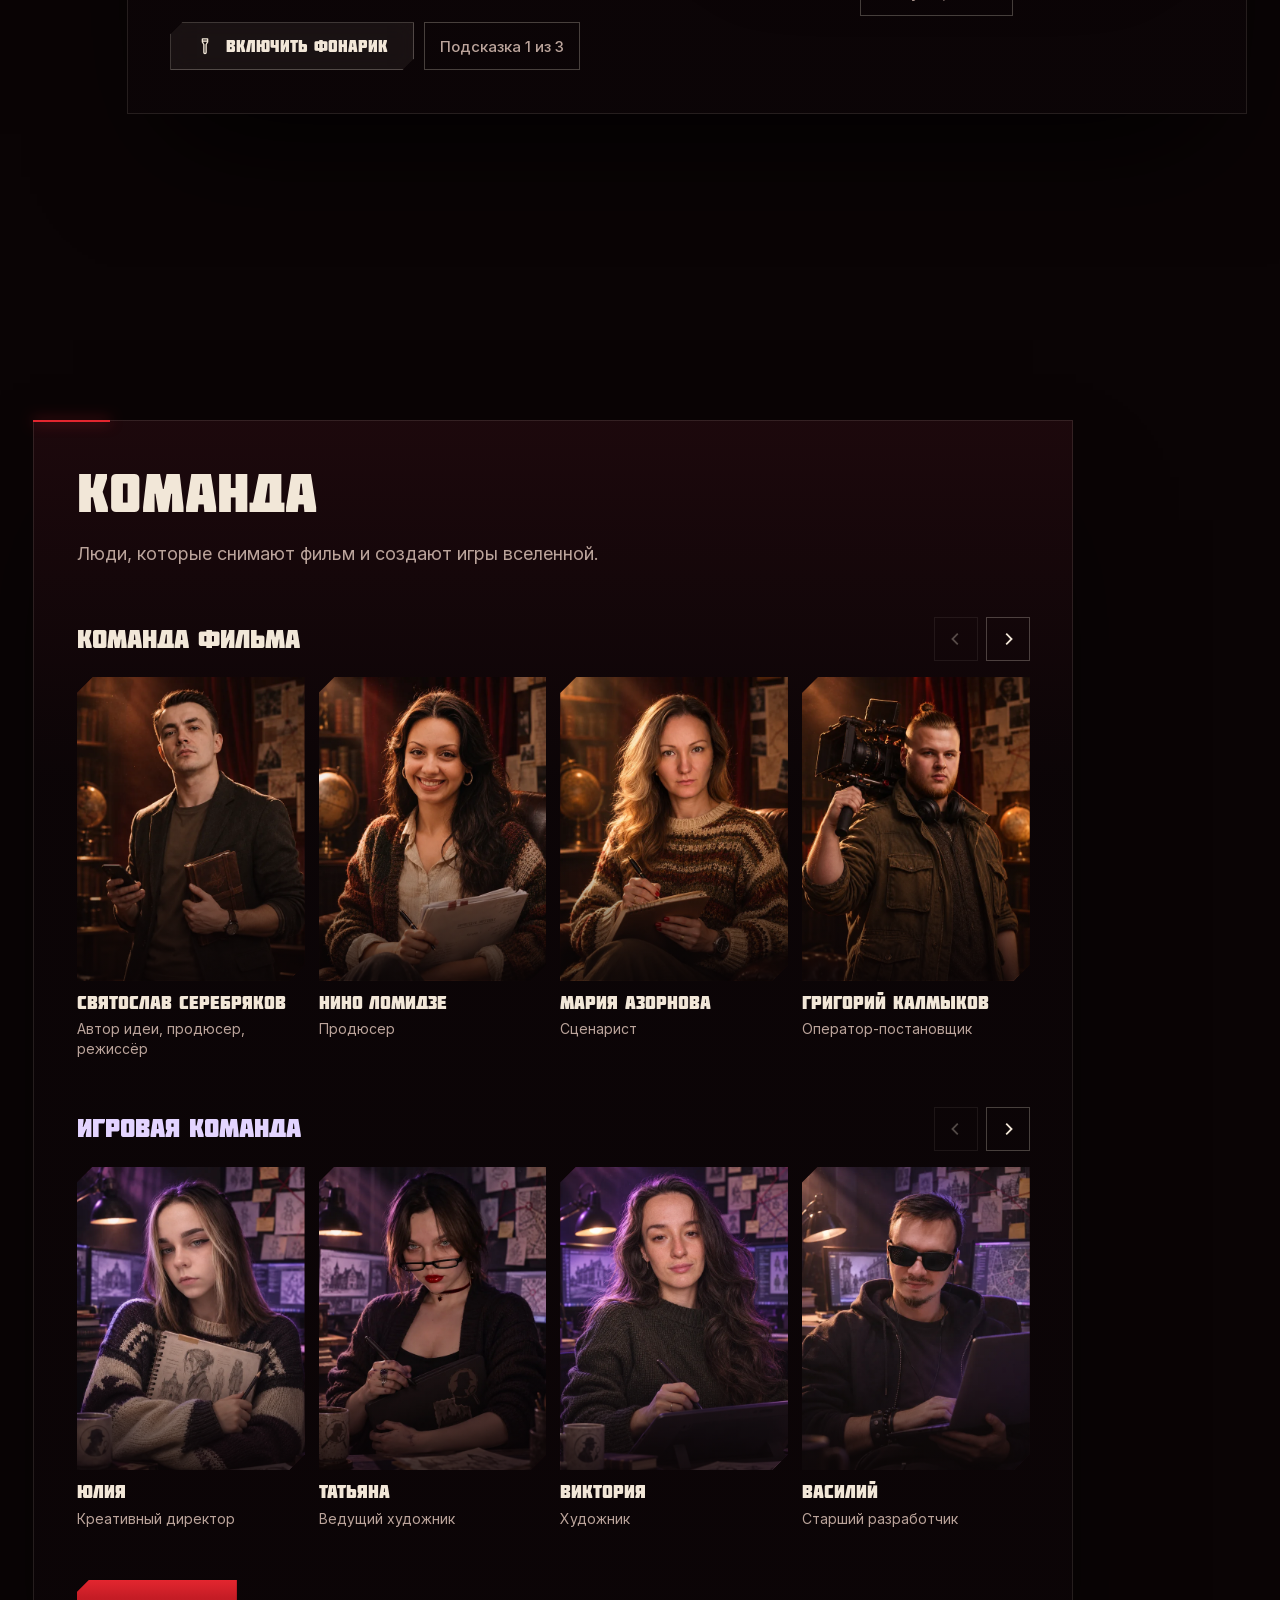
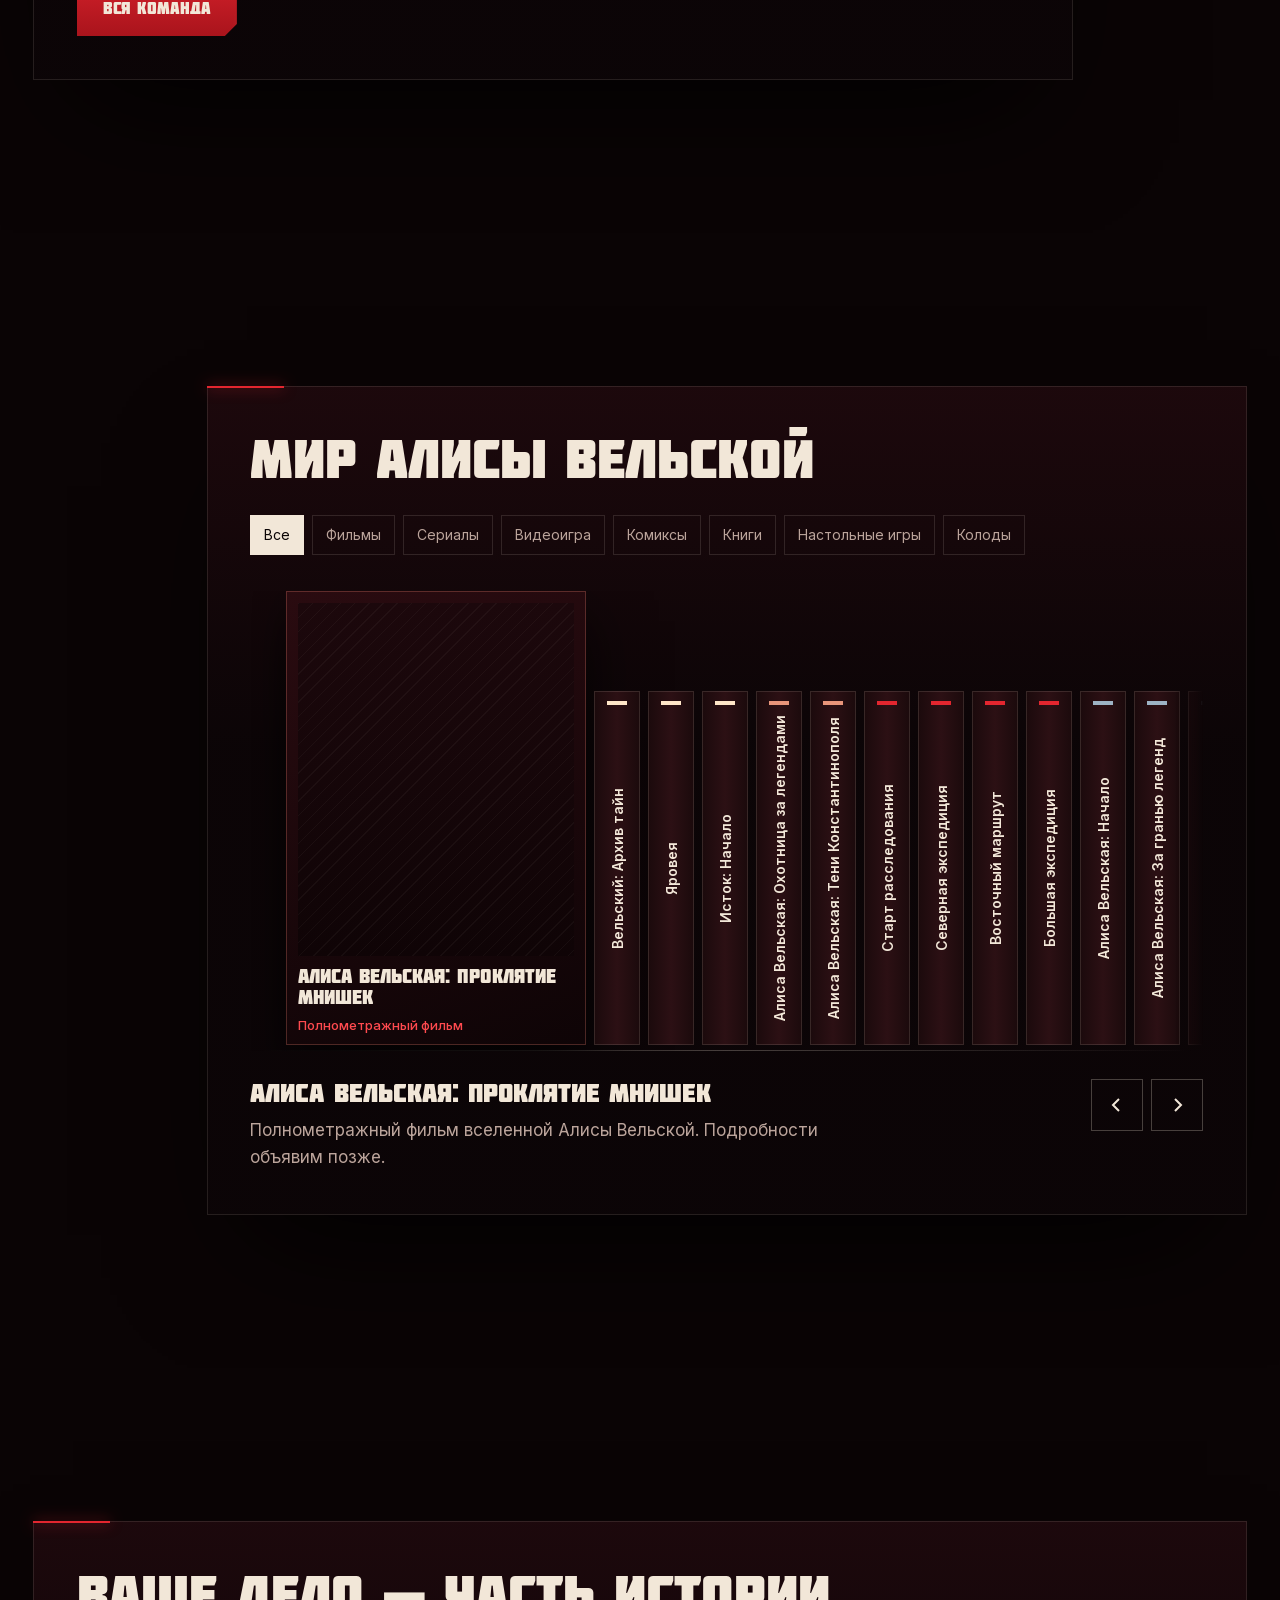
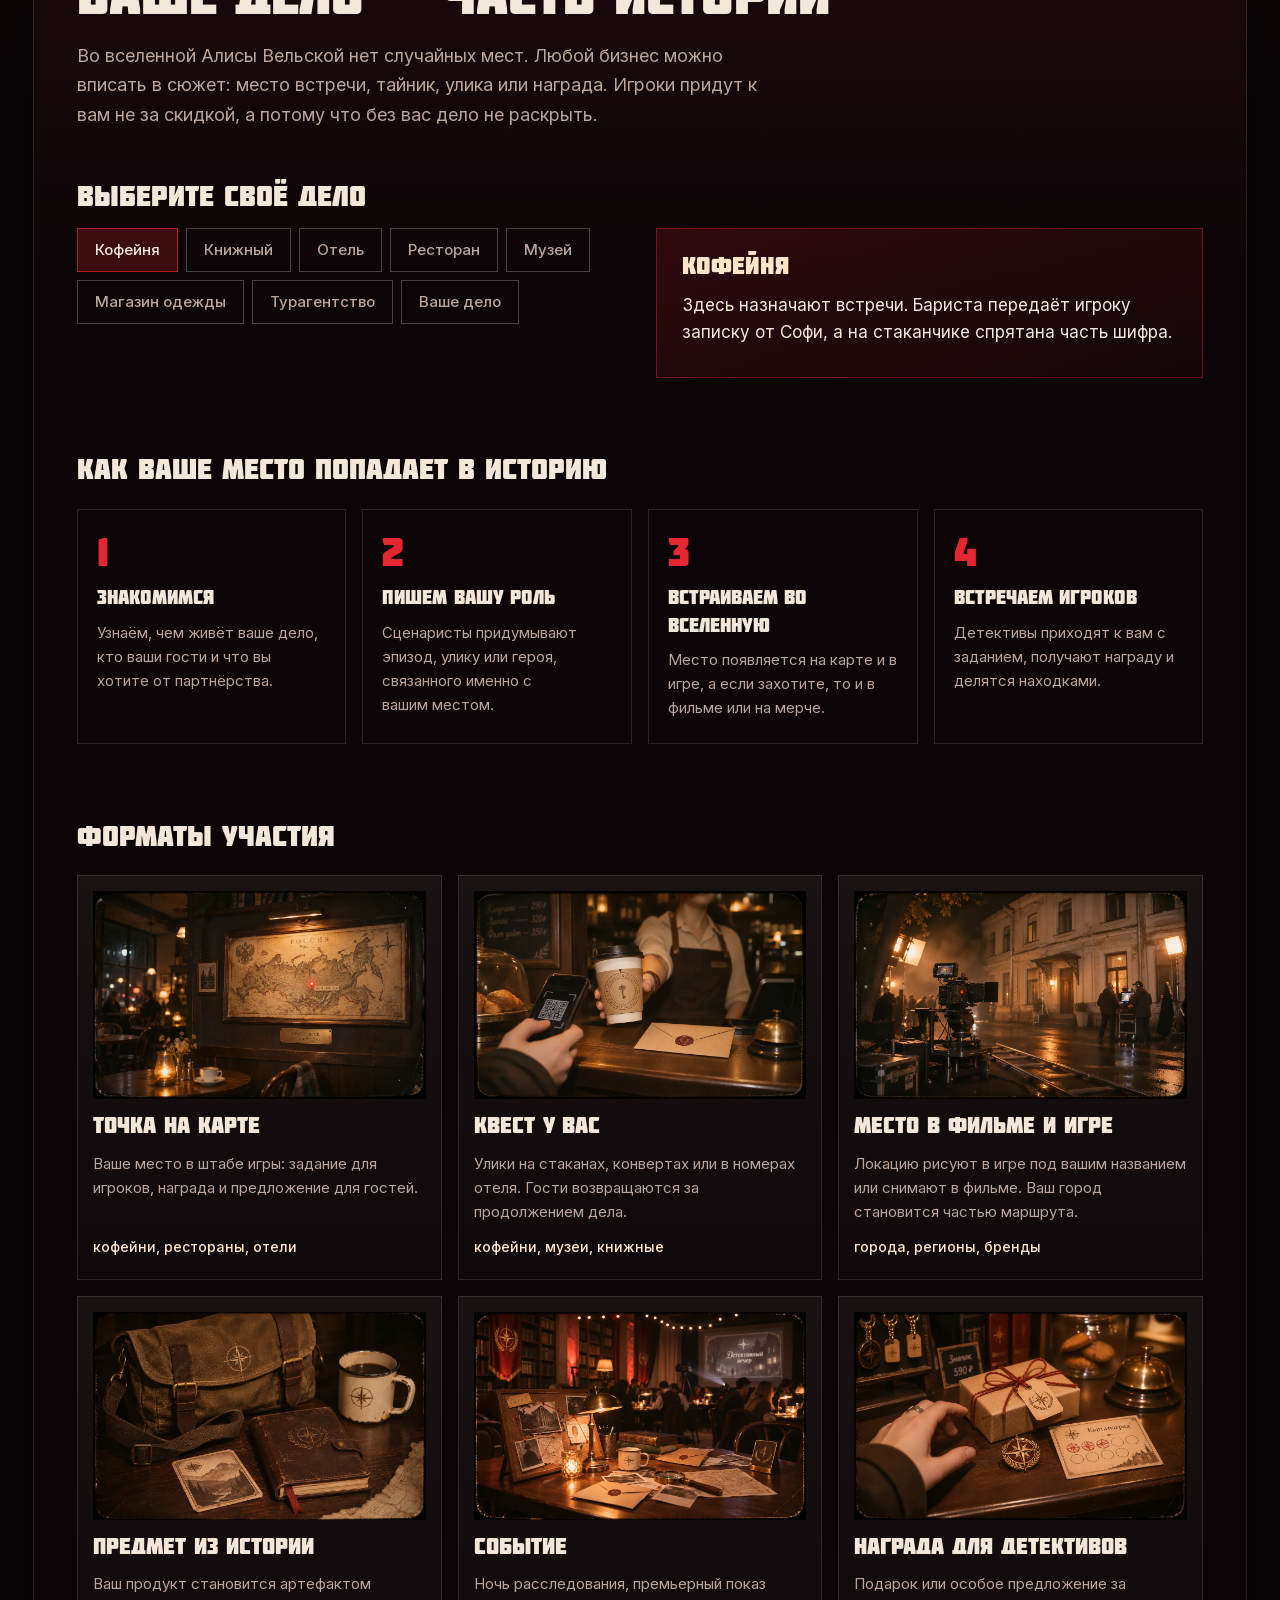
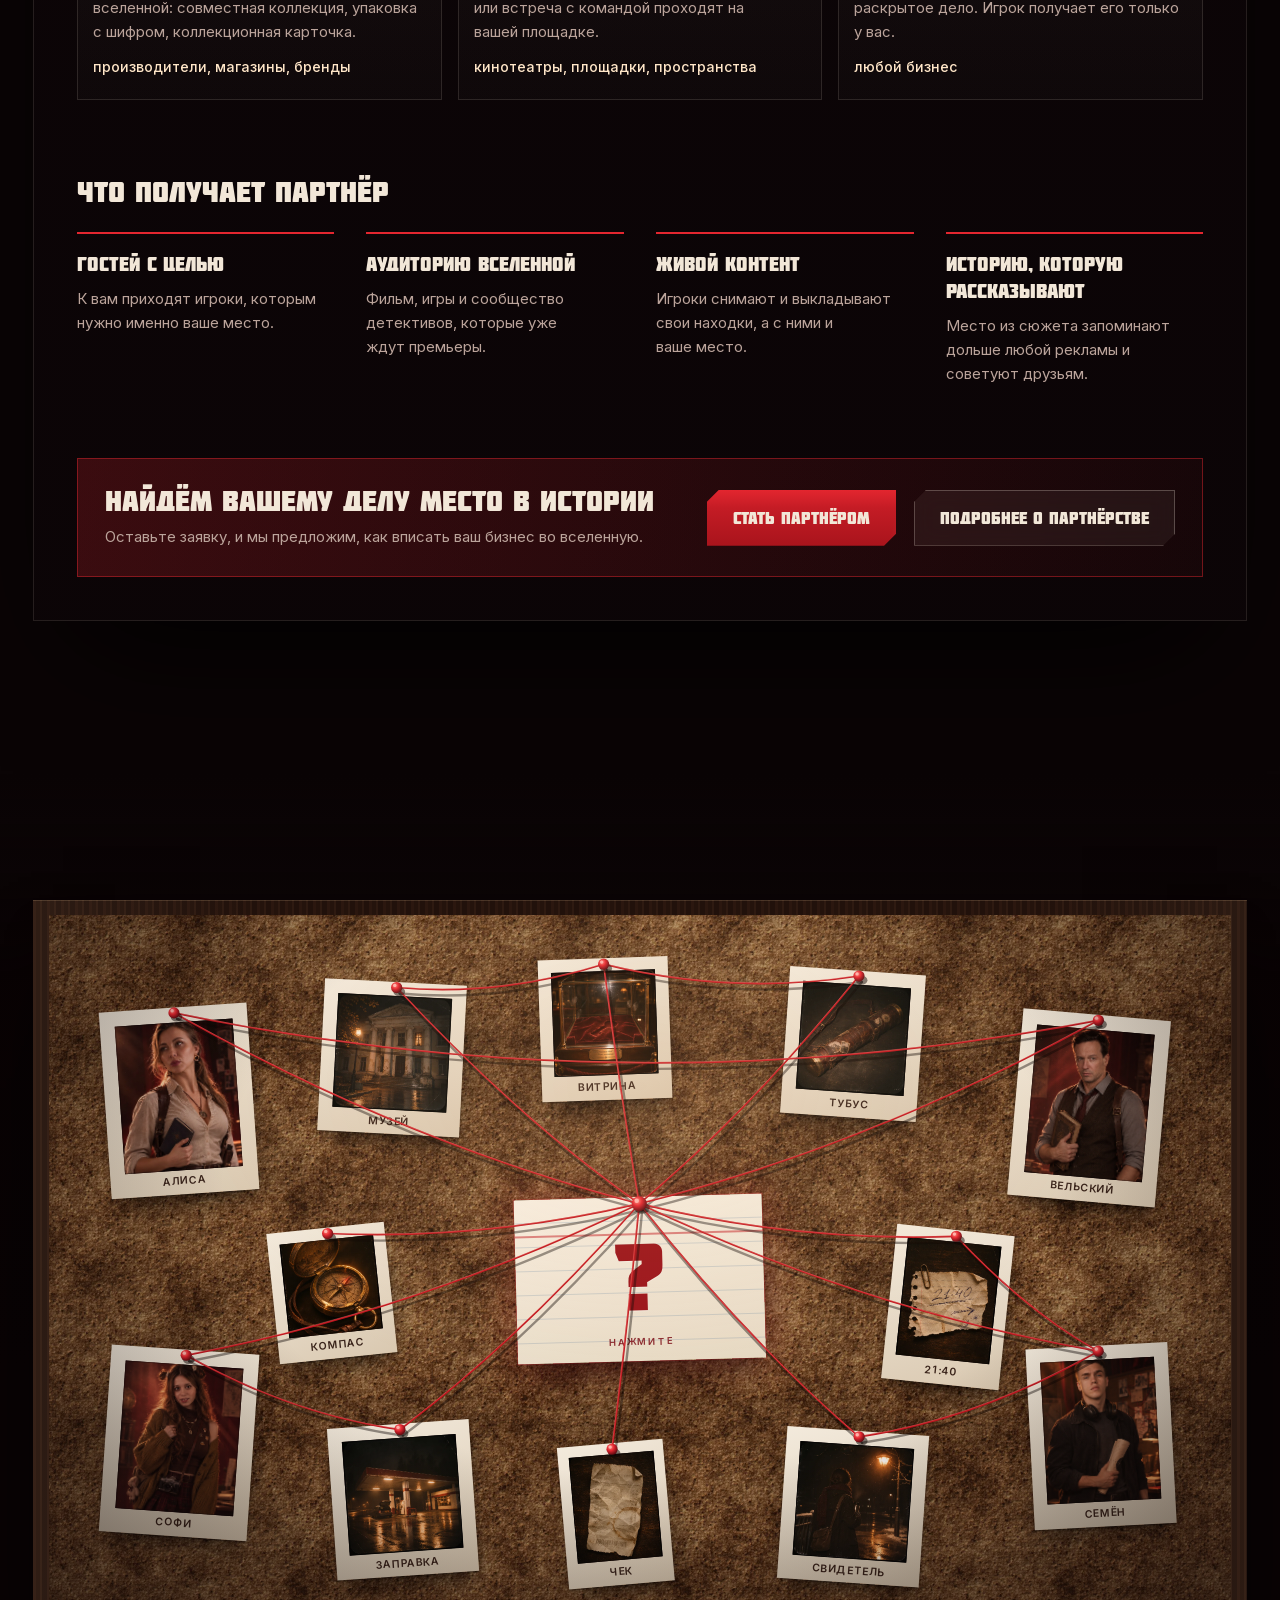
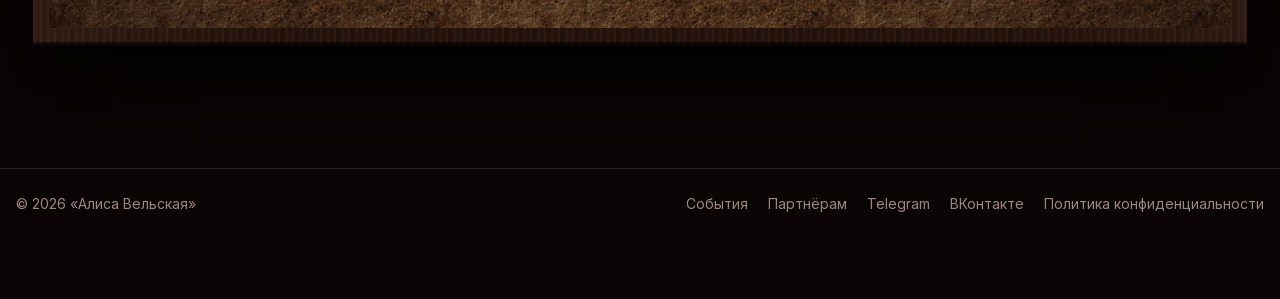
==== commit 8aebc16a: "Почта partners@ в плашках откликов" ====
--- a/index.html
+++ b/index.html
@@ -885,7 +885,7 @@
   <form method="dialog" class="pt-x"><button aria-label="Закрыть"><svg viewBox="0 0 18 18"><path d="m4 4 10 10M14 4 4 14"/></svg></button></form>
   <form id="ptForm" novalidate>
     <h3 id="ptDlgH">Заявка на партнёрство</h3>
-    <p class="pt-note">Расскажите о своём деле. Мы ответим и предложим, как вписать его в историю.</p>
+    <p class="pt-note">Расскажите о своём деле. Мы ответим и предложим, как вписать его в историю. Можно и письмом: <a href="mailto:partners@alicevelskaya.ru" style="color:var(--light);text-underline-offset:3px">partners@alicevelskaya.ru</a>.</p>
     <label>Имя<input name="name" autocomplete="name" required></label>
     <label>Компания и город<input name="company" autocomplete="organization" required></label>
     <label>Чем занимаетесь<input name="biz" placeholder="Кофейня, отель, магазин…"></label>
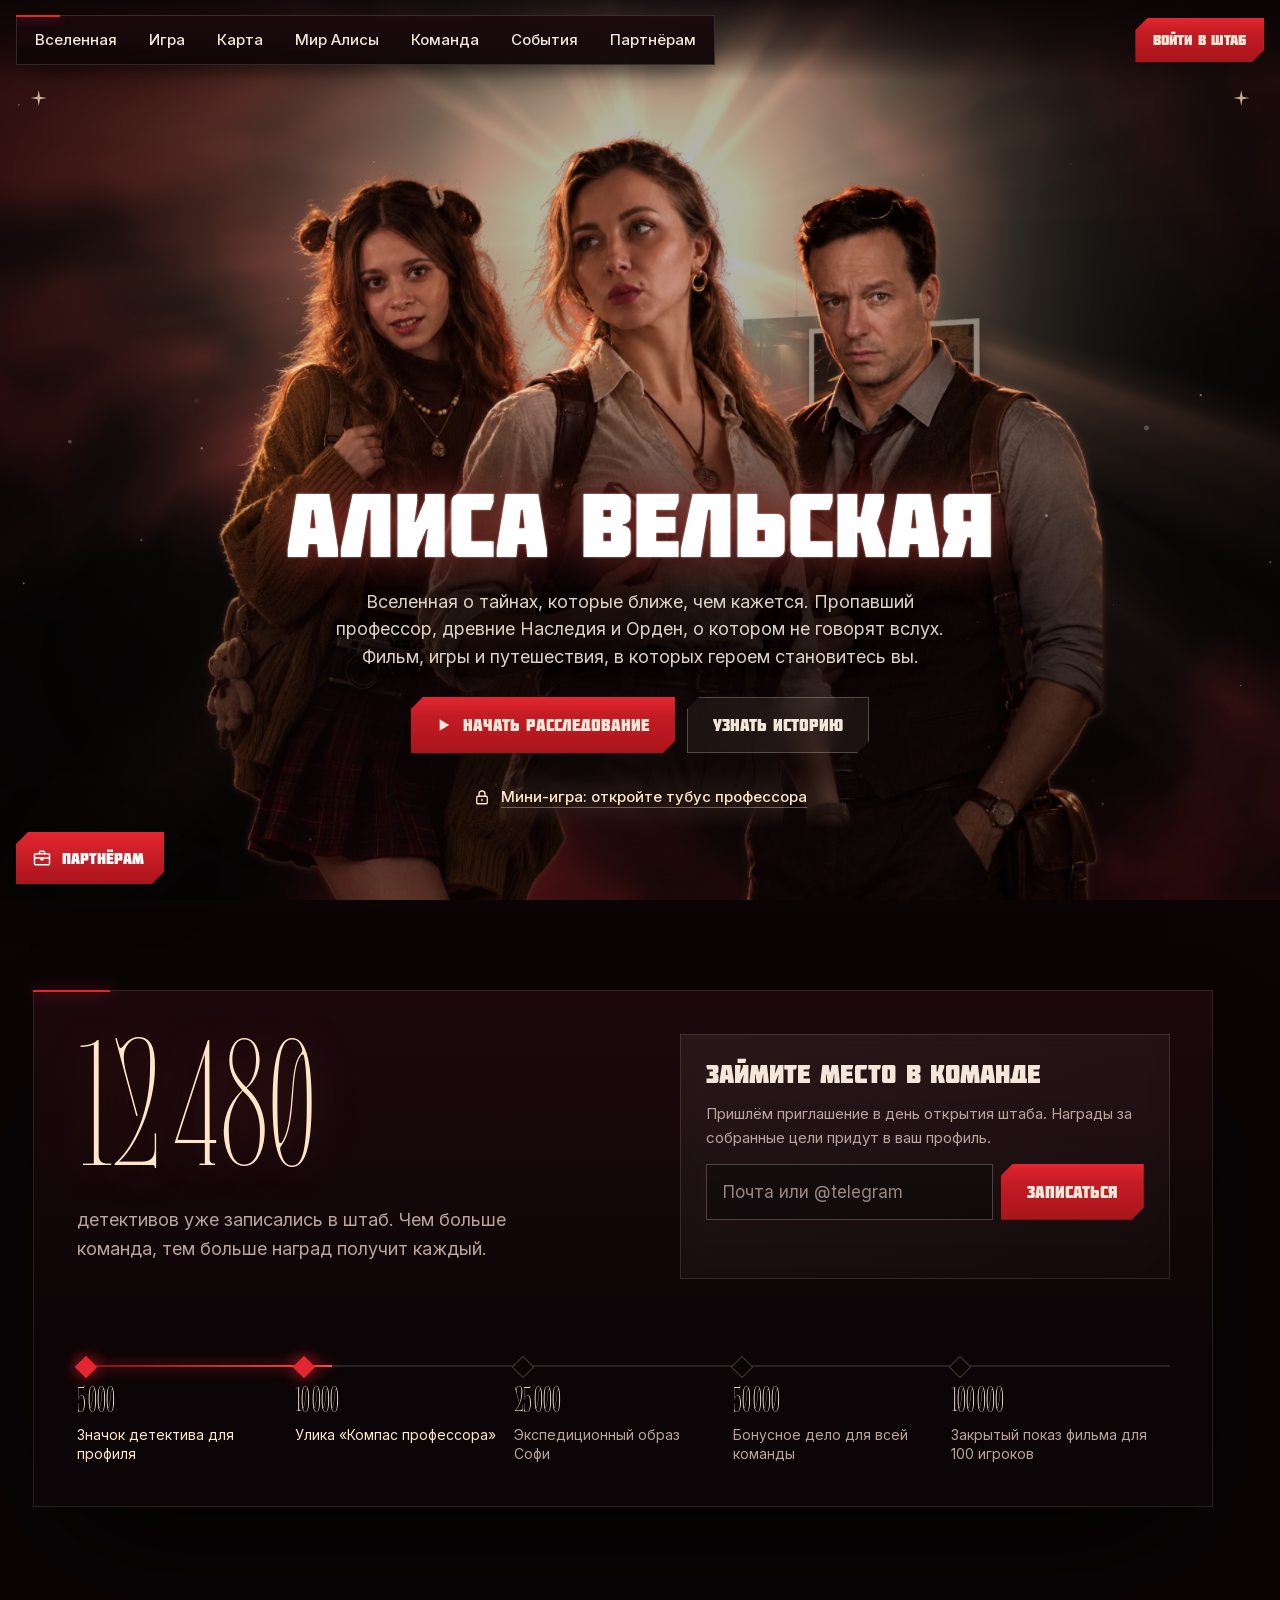
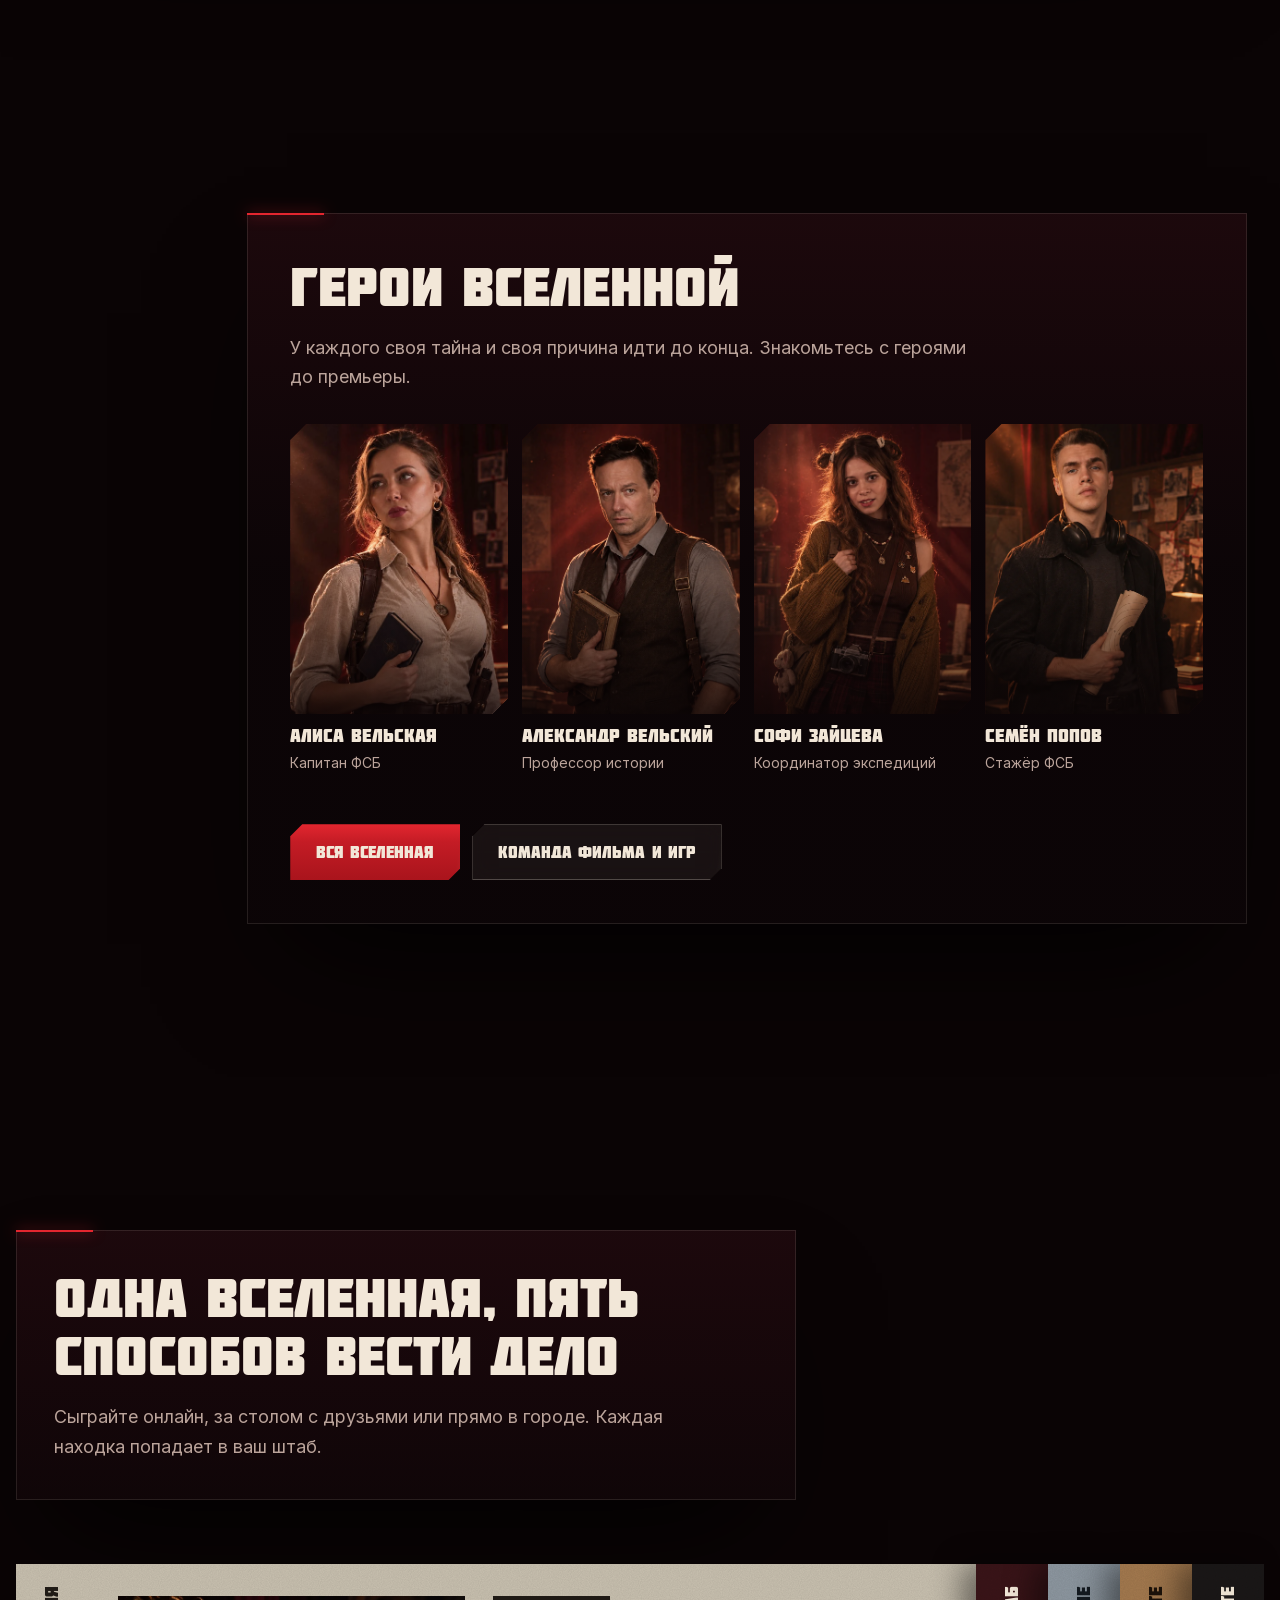
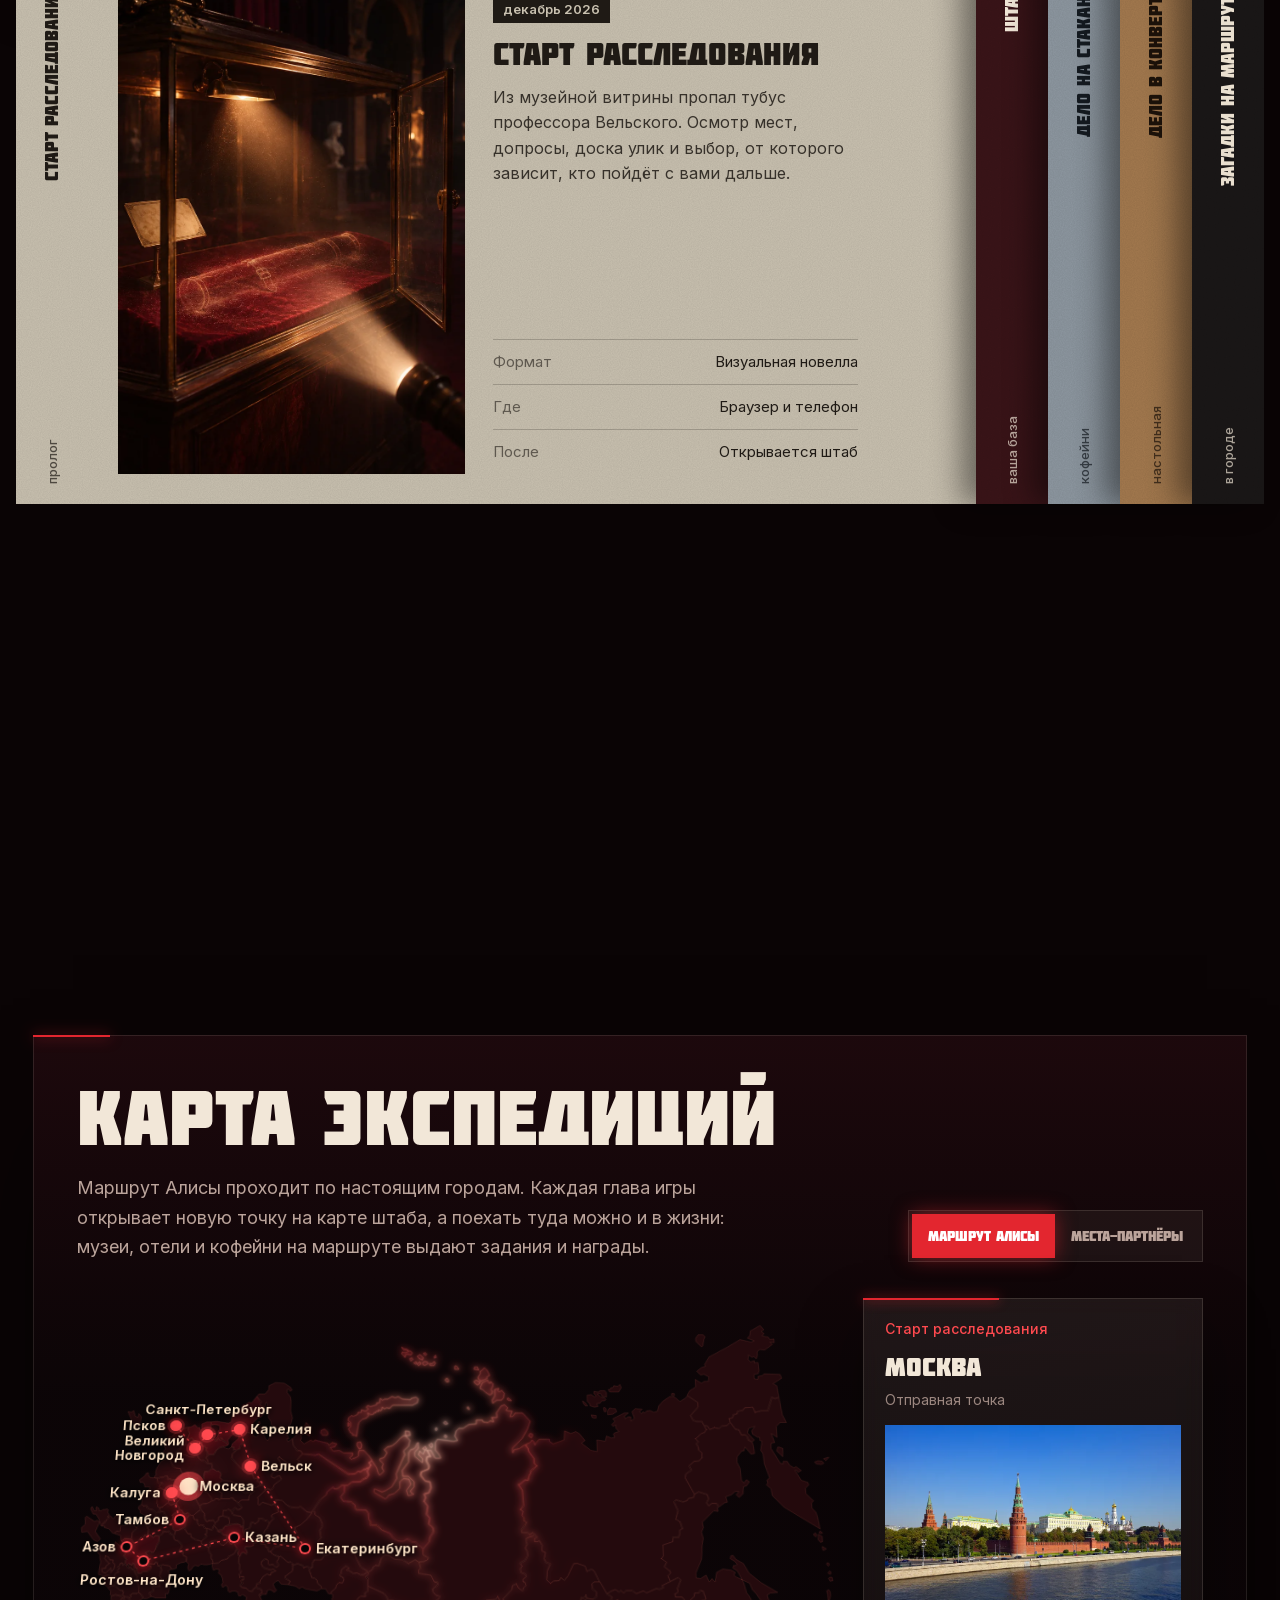
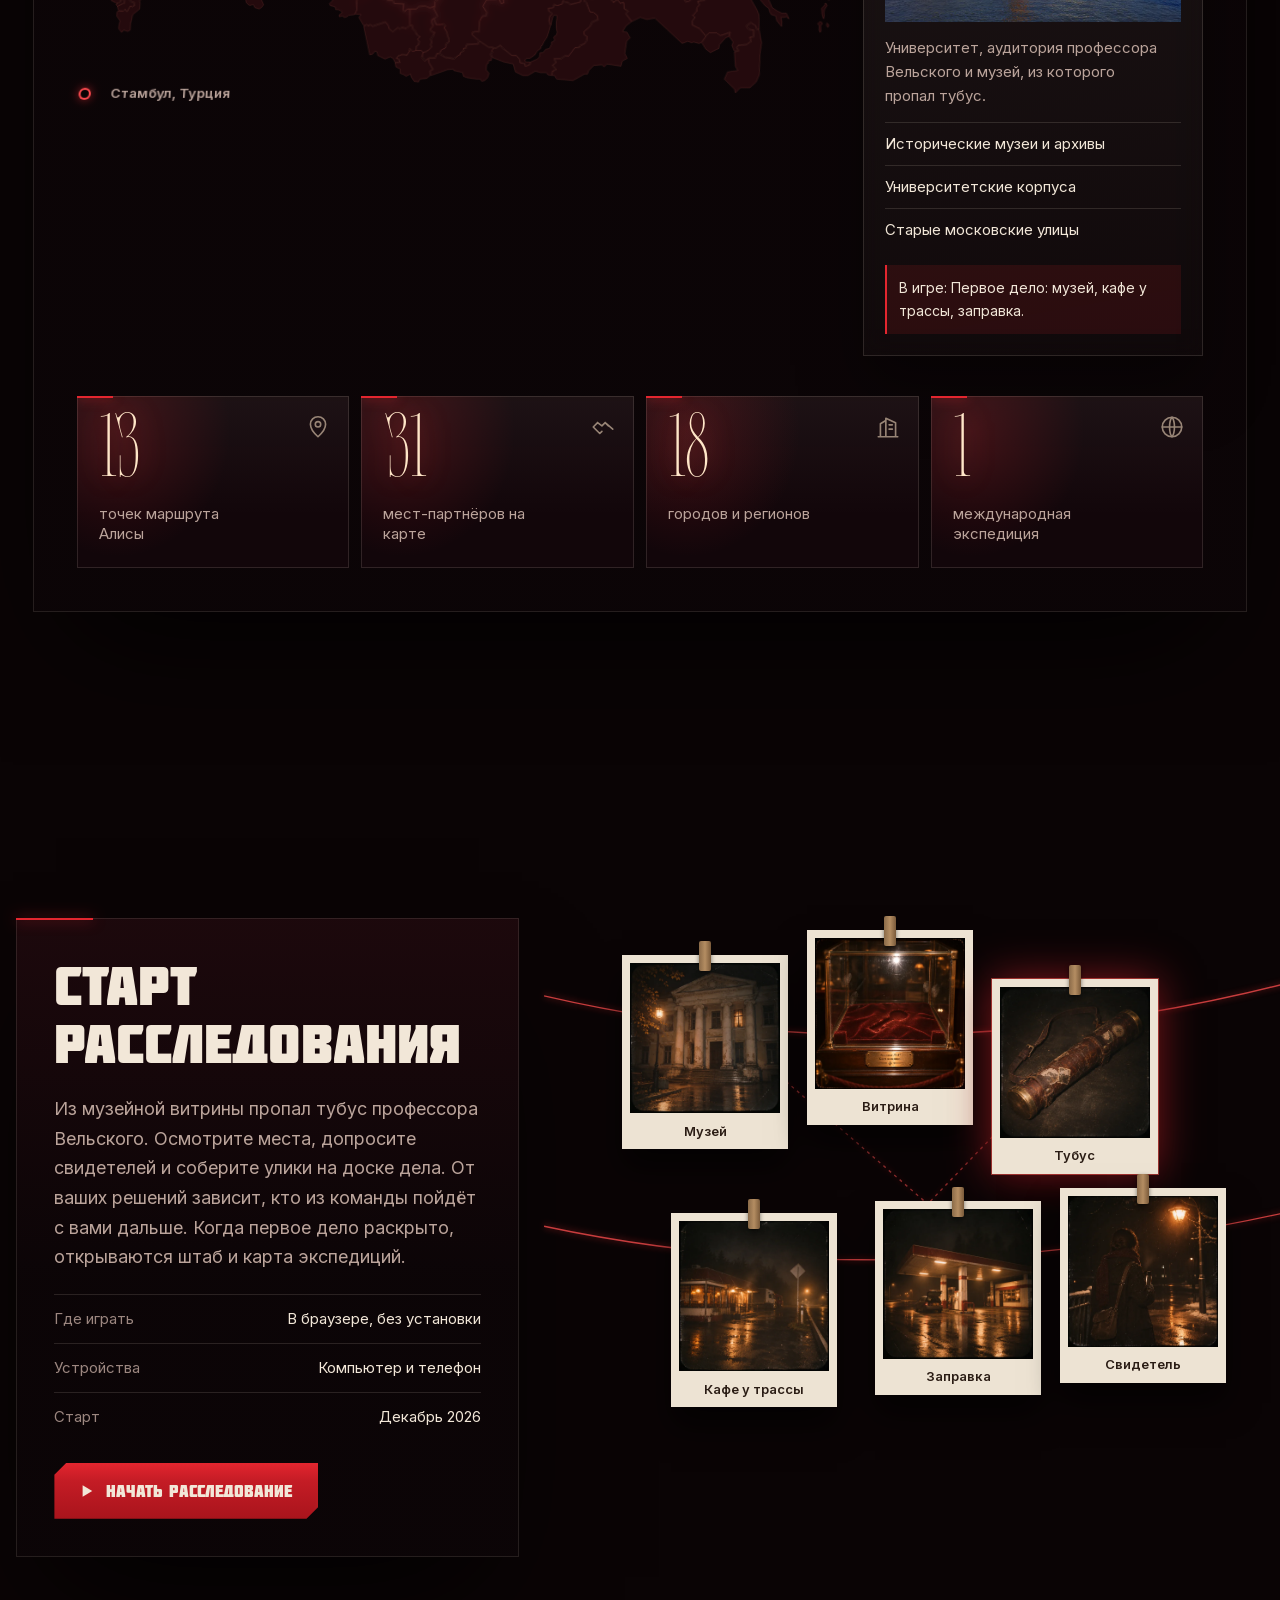
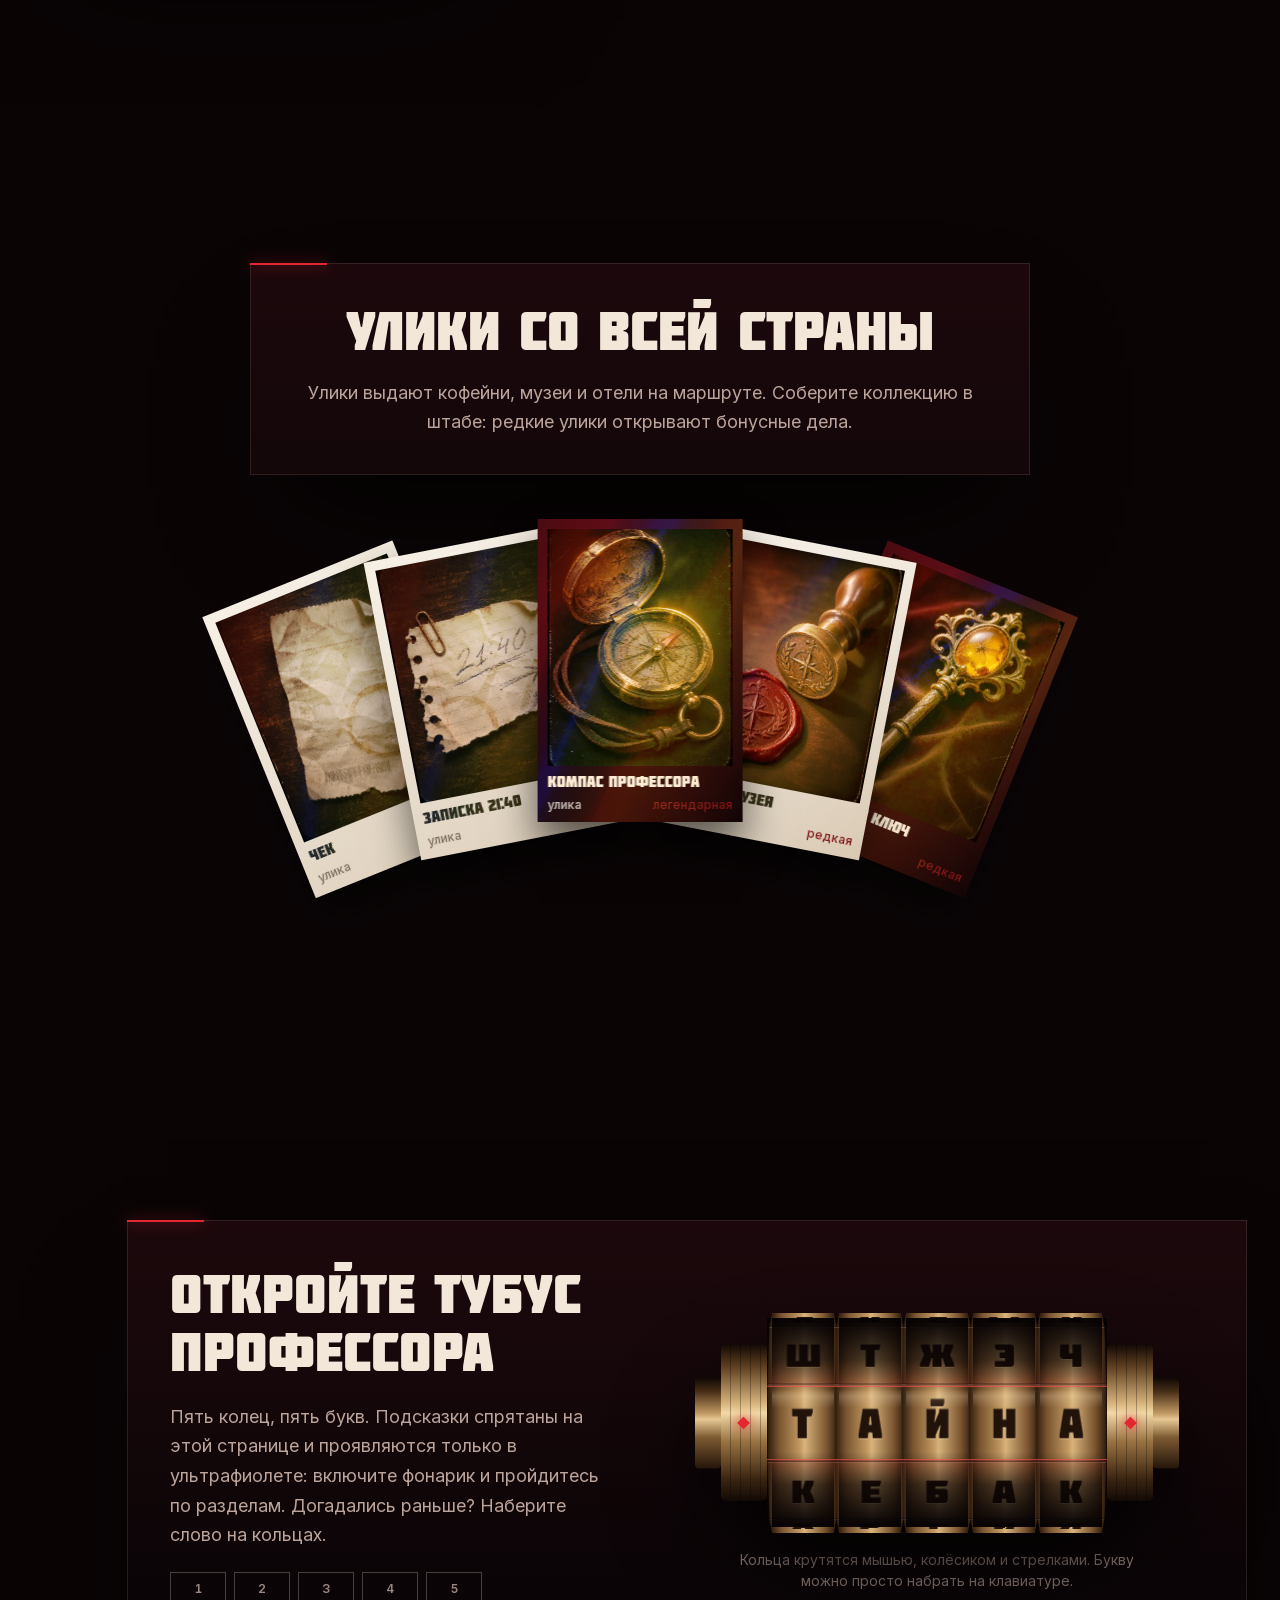
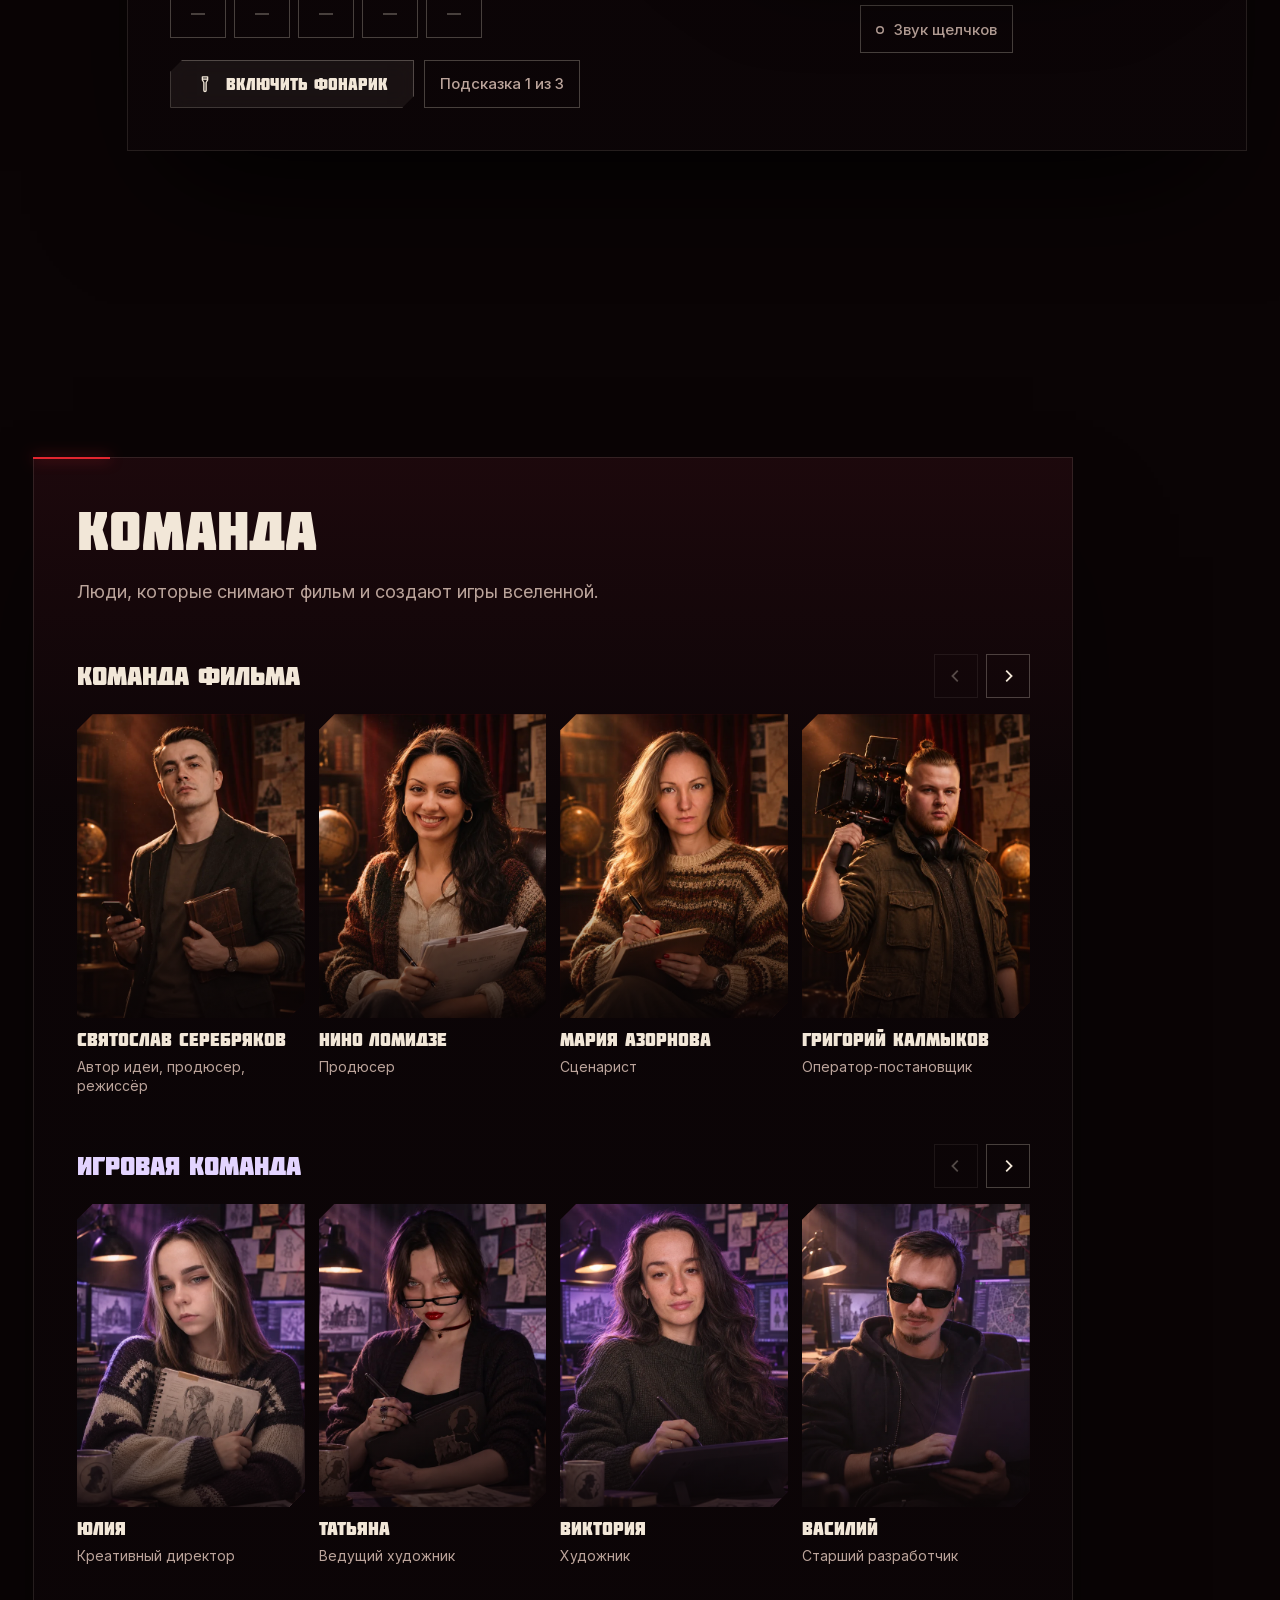
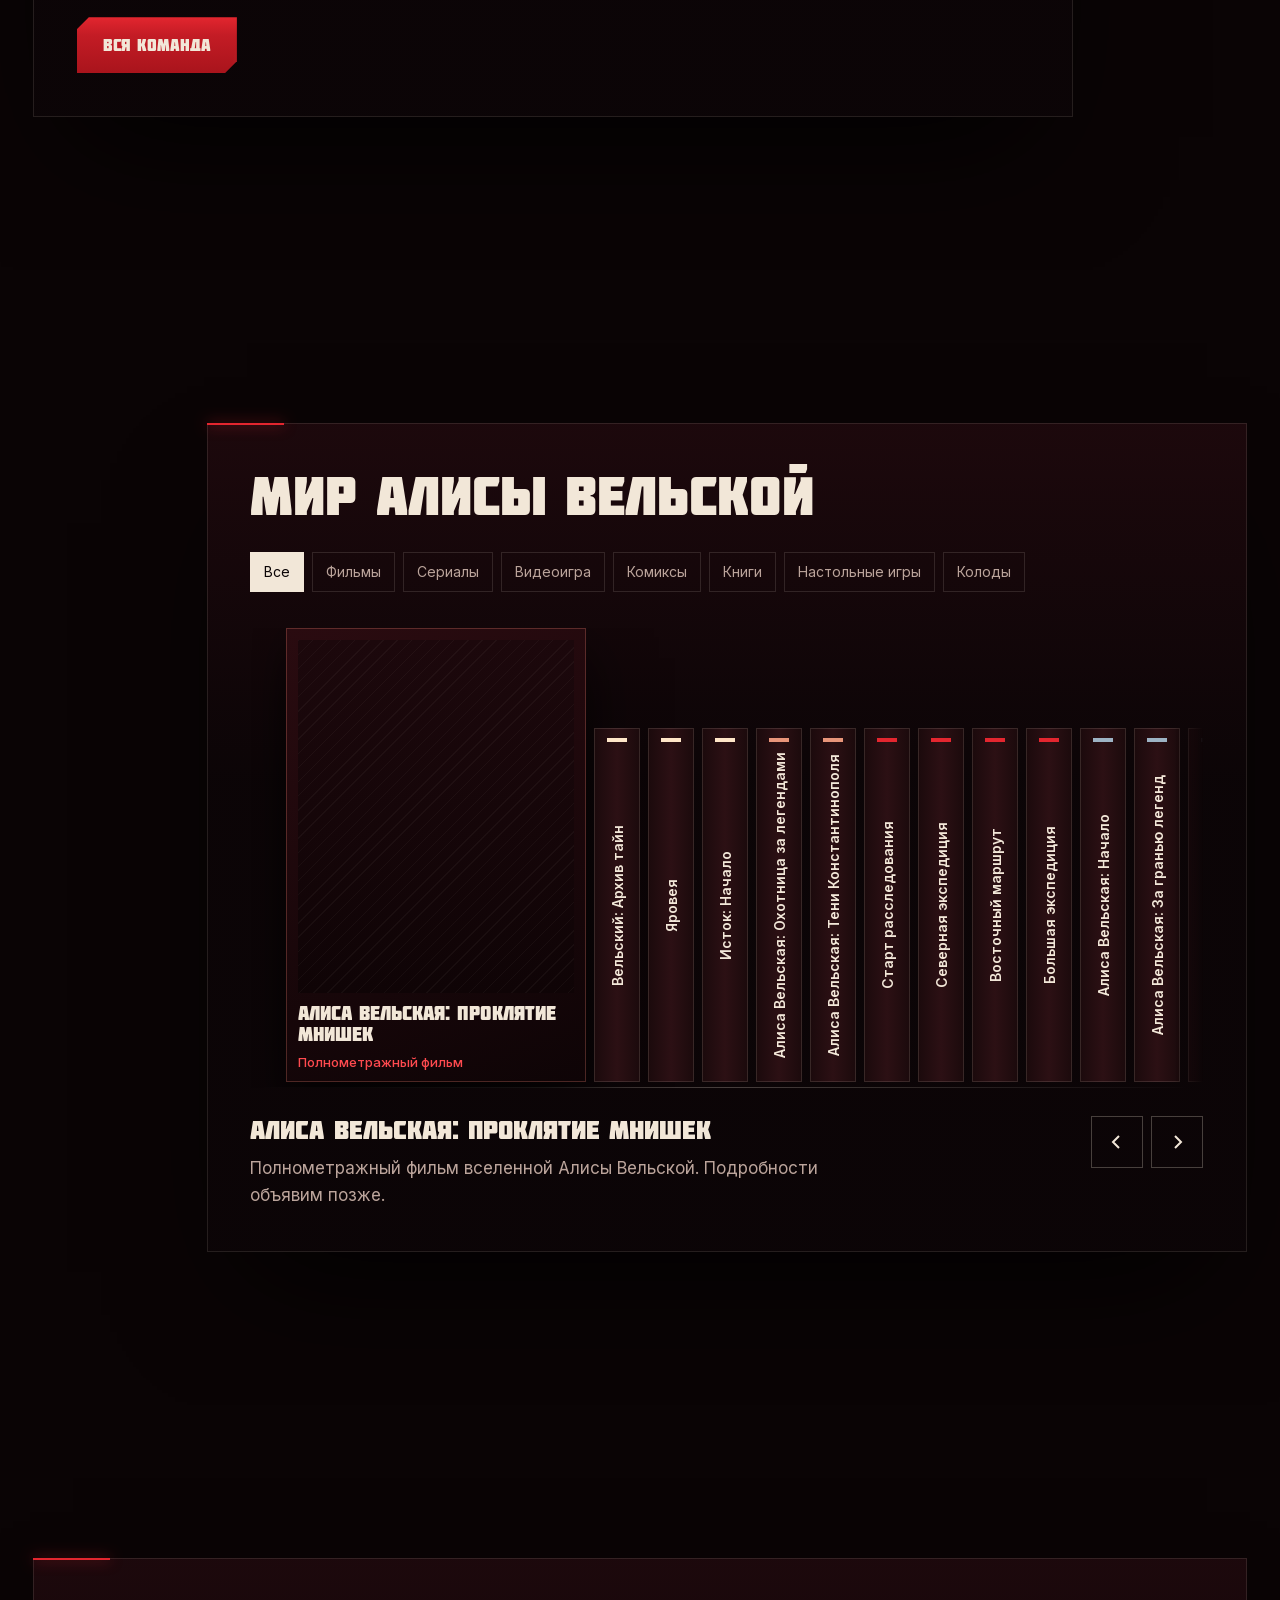
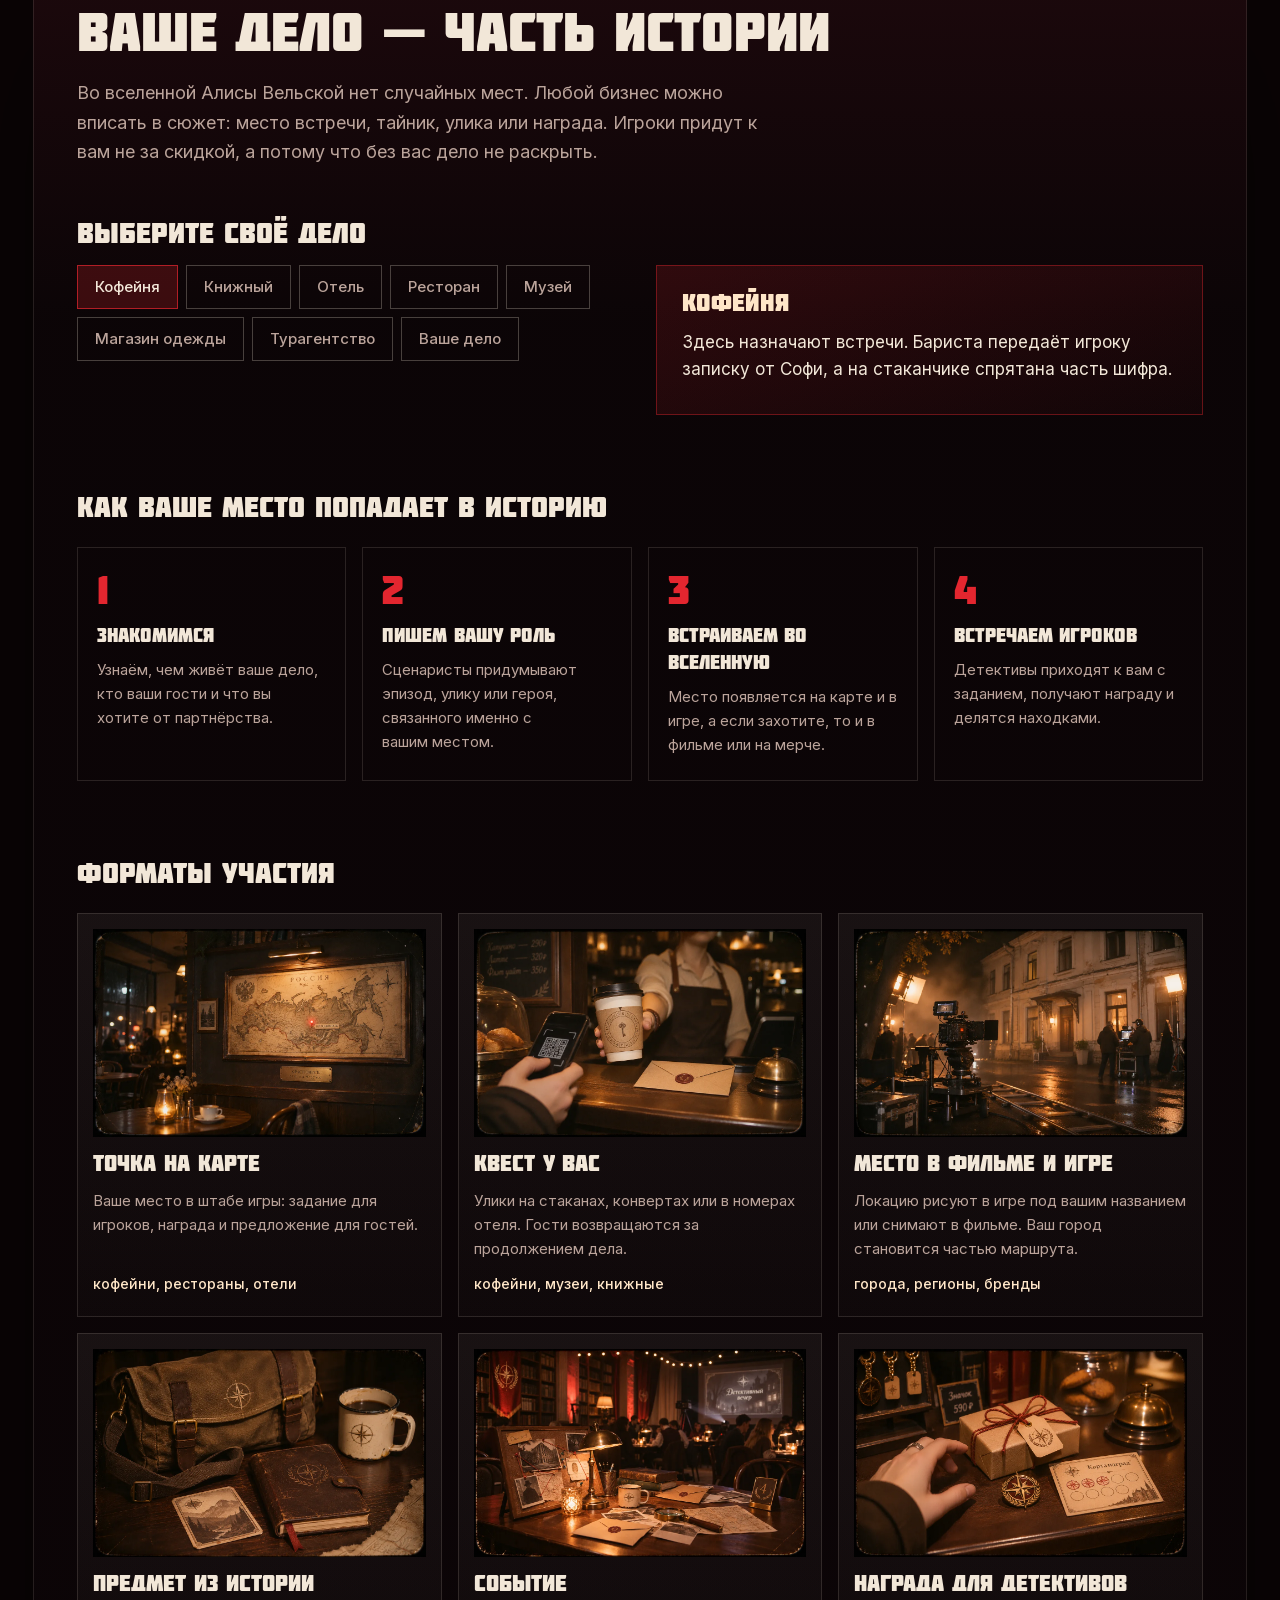
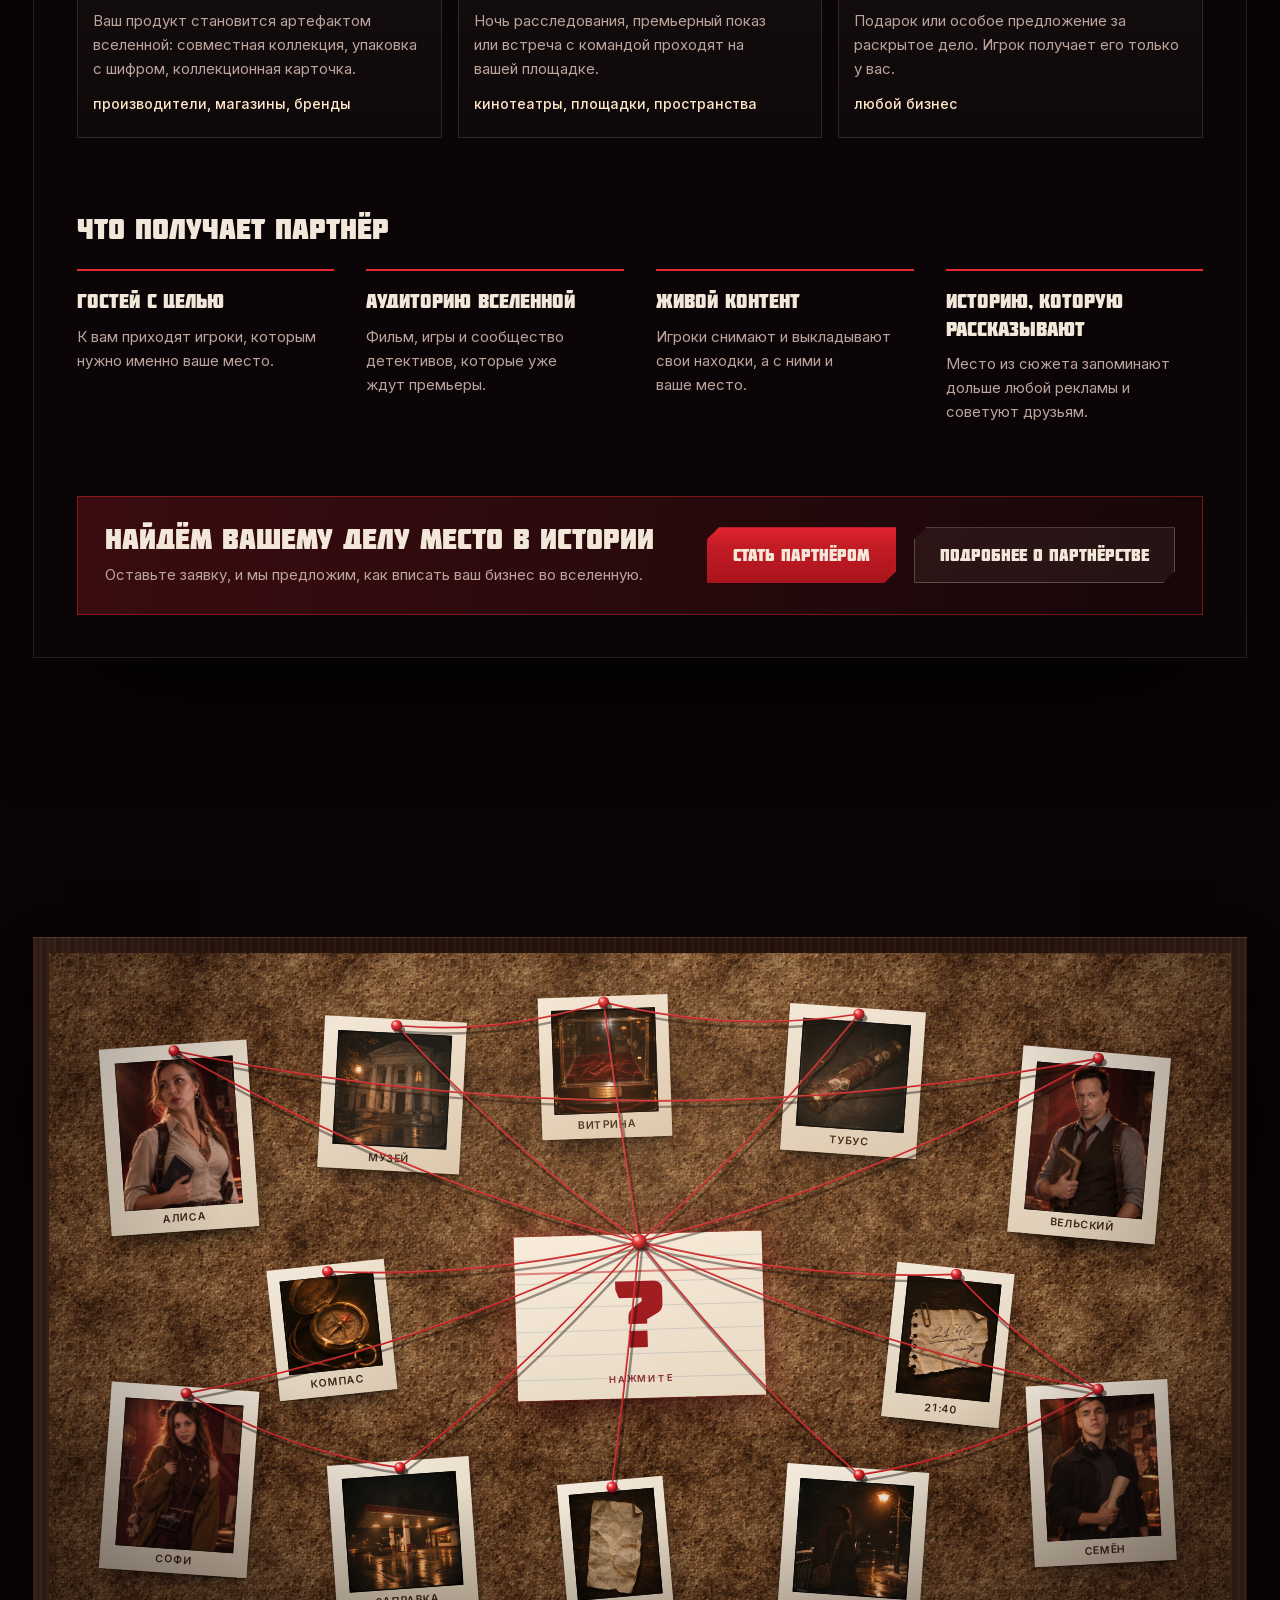
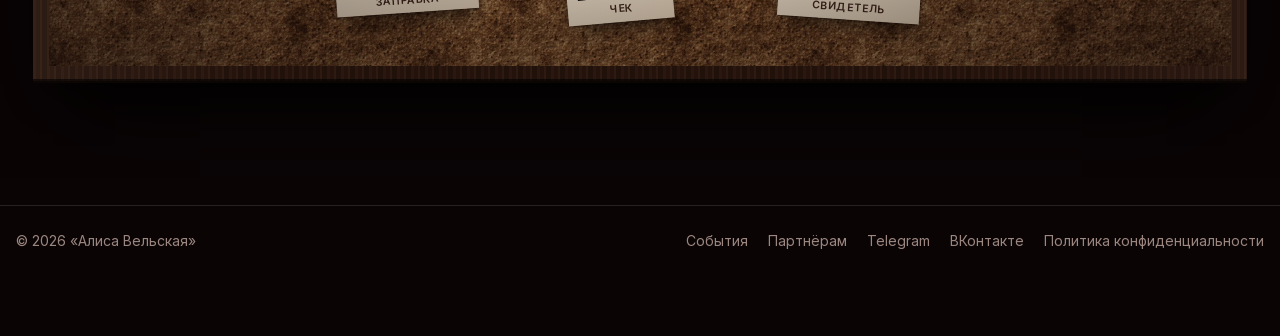
==== commit 226b3f4b: "Карта: фото городов в карточках маршрута и мест-партнёров" ====
--- a/index.html
+++ b/index.html
@@ -582,6 +582,8 @@
 .fin-q span{font-size:clamp(56px,18vw,76px)}
 .fin-cork{background-size:auto,288px,auto}
 }
+.mcard .ph.city{height:auto;aspect-ratio:3/2;max-height:340px}
+.mcard .ph.city img{display:block;width:100%;height:100%;object-fit:cover}
 </style>
 
 <div class="world" id="world" aria-hidden="true">
@@ -1006,6 +1008,8 @@
 var CATN={coffee:'Кофейни',hotel:'Отели',bakery:'Пекарни',food:'Рестораны',beauty:'Красота',museum:'Музеи',books:'Книжные',outdoor:'Отдых'};
 var ROUTE=[{"t":"Москва","x":148,"y":253,"e":"Старт расследования","w":"Отправная точка","st":1,"d":"Университет, аудитория профессора Вельского и музей, из которого пропал тубус.","l":["Исторические музеи и архивы","Университетские корпуса","Старые московские улицы"],"g":"Первое дело: музей, кафе у трассы, заправка."},{"t":"Калуга","x":124,"y":263,"s":"l","e":"Старт расследования","w":"Калужская область","st":1,"d":"После Калуги след профессора складывается в маршрут: каждая новая точка даёт Алисе фрагмент его замысла.","l":["Каменный мост","Гостиные ряды","Берег Оки"],"g":"Первая вылазка после старта."},{"t":"Тамбов","x":138,"y":303,"s":"l","e":"Глава 2","w":"Тамбовская область","st":0,"d":"Провинциальный архив и семейная история рода Вельских.","l":["Краеведческий музей","Усадьбы области","Старый центр"],"g":"Восточный маршрут."},{"t":"Псков","x":124,"y":160,"s":"l","e":"Глава 1","w":"Псковская область","st":1,"d":"Древний кремль на слиянии Псковы и Великой. Ещё одна точка маршрута, оставленного Александром.","l":["Псковский кремль","Мирожский монастырь","Изборская крепость"],"g":"Северная экспедиция."},{"t":"Казань","x":216,"y":330,"e":"Глава 2","w":"Республика Татарстан","st":0,"d":"Восточный маршрут экспедиции.","l":["Казанский кремль","Старо-Татарская слобода","Волга"],"g":"Восточный маршрут."},{"t":"Ростов-на-Дону","x":90,"y":364,"s":"b","e":"Глава 2","w":"Ростовская область","st":0,"d":"Южная точка маршрута.","l":["Набережная Дона","Старочеркасск","Краеведческий музей"],"g":"Восточный маршрут."},{"t":"Азов","x":66,"y":344,"s":"l","e":"Глава 2","w":"Ростовская область","st":0,"d":"Крепость у выхода к Азовскому морю. Отсюда маршрут поворачивает к Чёрному морю.","l":["Азовская крепость","Пороховой погреб","Устье Дона"],"g":"Восточный маршрут."},{"t":"Санкт-Петербург","x":170,"y":174,"s":"u","e":"Глава 1","w":"Северо-Запад","st":1,"d":"Архивная зацепка и проводник, который помогает увидеть фрагмент прошлого.","l":["Архивы и библиотеки","Музеи на набережных","Исторический центр"],"g":"Северная экспедиция."},{"t":"Екатеринбург","x":316,"y":346,"e":"Глава 2","w":"Свердловская область","st":0,"d":"Урал и город, где оборвалась история последней царской семьи.","l":["Храм на Крови","Ганина Яма","Плотинка"],"g":"Восточный маршрут."},{"t":"Вельск","x":234,"y":222,"e":"Глава 1","w":"Архангельская область","st":1,"d":"Небольшой северный город на реке Вель.","l":["Река Вель","Деревянный центр","Краеведческий музей"],"g":"Северная экспедиция."},{"t":"Великий Новгород","sh":"Великий<br>Новгород","x":153,"y":195,"s":"l l2","e":"Глава 1","w":"Новгородская область","st":1,"d":"Один из древнейших городов Руси: детинец, берестяные грамоты и Ярославово дворище.","l":["Новгородский детинец","Ярославово дворище","Юрьев монастырь"],"g":"Северная экспедиция."},{"t":"Карелия","x":216,"y":166,"e":"Глава 1","w":"Петрозаводск, Онежское озеро","st":1,"d":"Озёра, острова и легенды Русского Севера.","l":["Остров Кижи","Онежское озеро","Петрозаводск"],"g":"Северная экспедиция."},{"t":"Стамбул","off":1,"e":"Большая экспедиция","w":"Турция","st":0,"d":"Финал маршрута: Азов, Чёрное море и византийские связи выводят расследование за пределы России.","l":["Айя-София","Цистерна Базилика","Галата"],"g":"Первая международная экспедиция."}];
 var RPATH=[0, 1, 2, 6, 5, 4, 8, 9, 11, 7, 10, 3];
+var PHOTOS={"Москва":"moskva","Калуга":"kaluga","Тамбов":"tambov","Азов":"azov","Ростов-на-Дону":"rostov","Казань":"kazan","Екатеринбург":"ekaterinburg","Вельск":"velsk","Карелия":"karelia","Санкт-Петербург":"spb","Великий Новгород":"novgorod","Псков":"pskov","Стамбул":"stambul","Камчатка":"kamchatka"};
+function cityPh(n){var s=PHOTOS[n];return s?'<div class="ph city"><img src="img/cities/'+s+'.webp" alt="'+n+'" width="800" height="533" loading="lazy" decoding="async"></div>':'<div class="ph"></div>';}
 var PART=[
  {cl:1,t:'Москва и Золотое кольцо',x:150,y:256,n:13,l:['Кофейня «Улика»','Отель «Архивариус»','Музей-квест «Тайник»','Пекарня «Хлебный след»','Книжный «Переплёт»','Гостиница «Посадский двор», Сергиев Посад','Медоварня «Тихий ход», Суздаль'],q:'Тринадцать мест на старте маршрута, среди них кофейня с шифром на стакане и музей-квест по мотивам первого дела.'},
  {c:'hotel',t:'Отель «Сверено»',city:'Санкт-Петербург',x:160,y:172,q:'Архивная зацепка: проводник ждёт в лобби в 21:40.',r:'40 очков опыта',o:'Поздний выезд'},
@@ -1031,10 +1035,10 @@
 function li(a,b){return '<li><span>'+a+'</span>'+b+'</li>';}
 function setPressed(i){pinsBox.querySelectorAll('.pin').forEach(function(p){p.setAttribute('aria-pressed',+p.dataset.i===i);});var o=document.querySelector('.offmap .pin');if(o)o.setAttribute('aria-pressed',layer==='route'&&i===ROUTE.length-1);}
 function showRoute(i){var c=ROUTE[i];setPressed(i);
-  card.innerHTML='<div class="ep">'+c.e+'</div><h3>'+c.t+'</h3><div class="where">'+c.w+'</div><div class="ph"></div><p>'+c.d+'</p><ul>'+c.l.map(function(x){return '<li>'+x+'</li>';}).join('')+'</ul><div class="game">В игре: '+c.g+'</div>';}
+  card.innerHTML='<div class="ep">'+c.e+'</div><h3>'+c.t+'</h3><div class="where">'+c.w+'</div>'+cityPh(c.t)+'<p>'+c.d+'</p><ul>'+c.l.map(function(x){return '<li>'+x+'</li>';}).join('')+'</ul><div class="game">В игре: '+c.g+'</div>';}
 function showPart(i){var c=PART[i];setPressed(i);
   if(c.cl){card.innerHTML='<div class="ep">'+c.n+' мест-партнёров</div><h3>'+c.t+'</h3><div class="where">Старт маршрута</div><p>'+c.q+'</p><ul>'+c.l.map(function(x){return '<li>'+x+'</li>';}).join('')+'</ul>';return;}
-  card.innerHTML='<div class="ep">'+CATN[c.c]+'</div><h3>'+c.t+'</h3><div class="where">'+c.city+'</div><div class="ph"></div><p>'+c.q+'</p><ul>'+li('Награда в игре',c.r)+li('Для игроков',c.o)+'</ul>';}
+  card.innerHTML='<div class="ep">'+CATN[c.c]+'</div><h3>'+c.t+'</h3><div class="where">'+c.city+'</div>'+cityPh(c.city)+'<p>'+c.q+'</p><ul>'+li('Награда в игре',c.r)+li('Для игроков',c.o)+'</ul>';}
 function drawRoute(){if(routePath)routePath.remove();
   routePath=mk('M'+RPATH.map(function(k){return ROUTE[k].x+' '+ROUTE[k].y;}).join(' L'),'route');svg.appendChild(routePath);}
 function render(){pinsBox.innerHTML='';var old=document.querySelector('.offmap');if(old)old.remove();
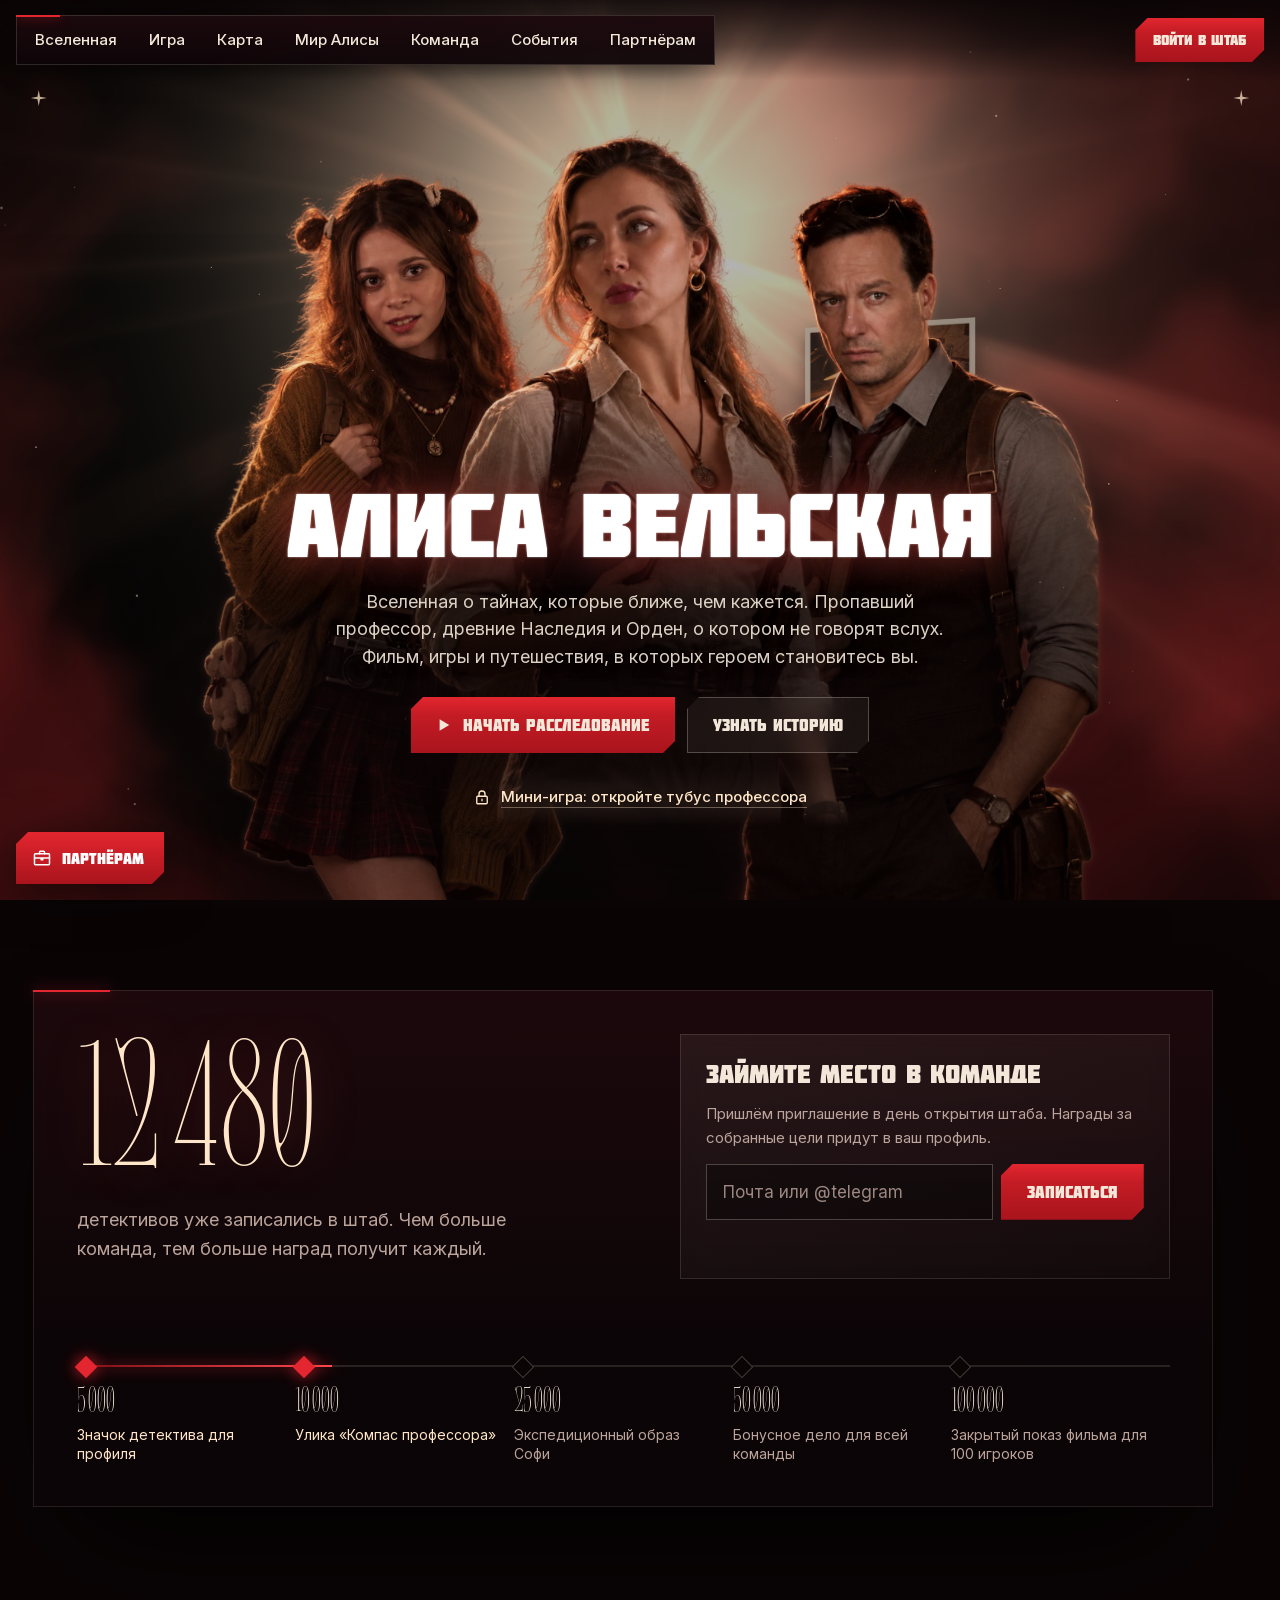
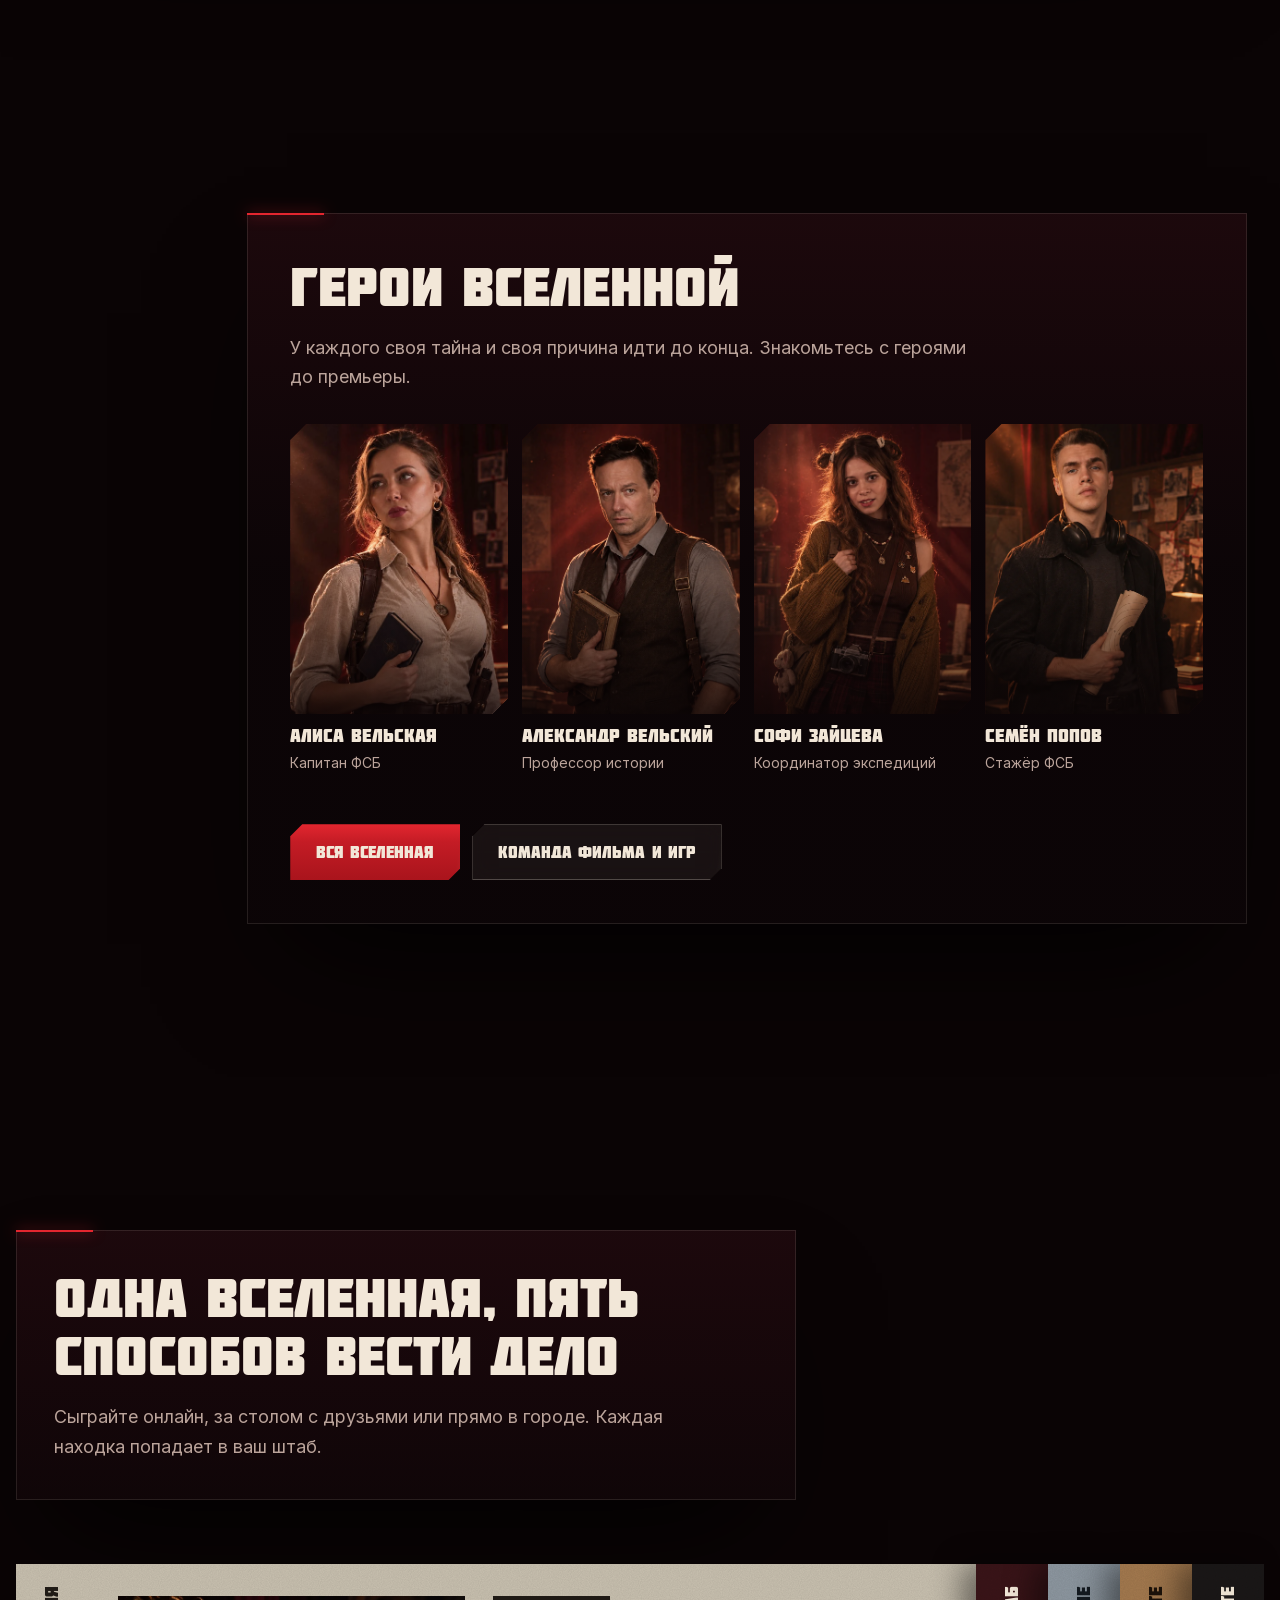
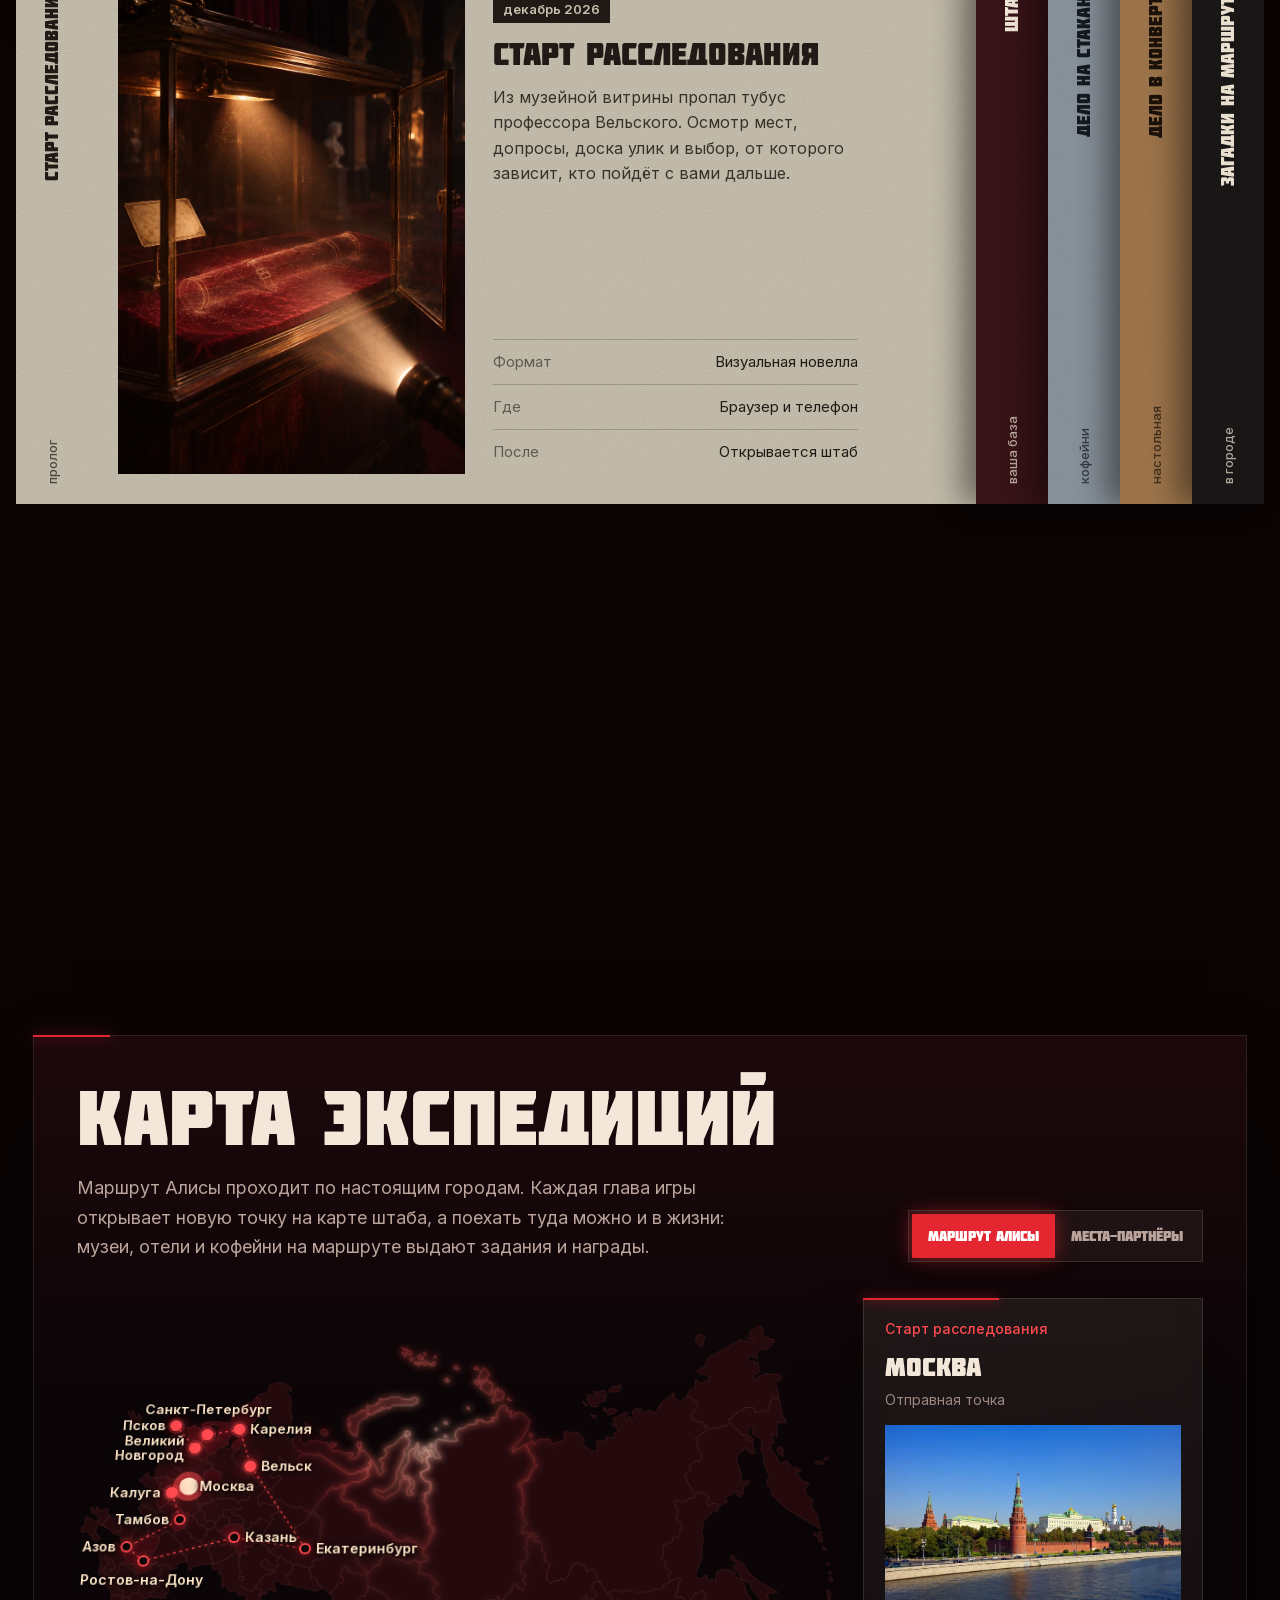
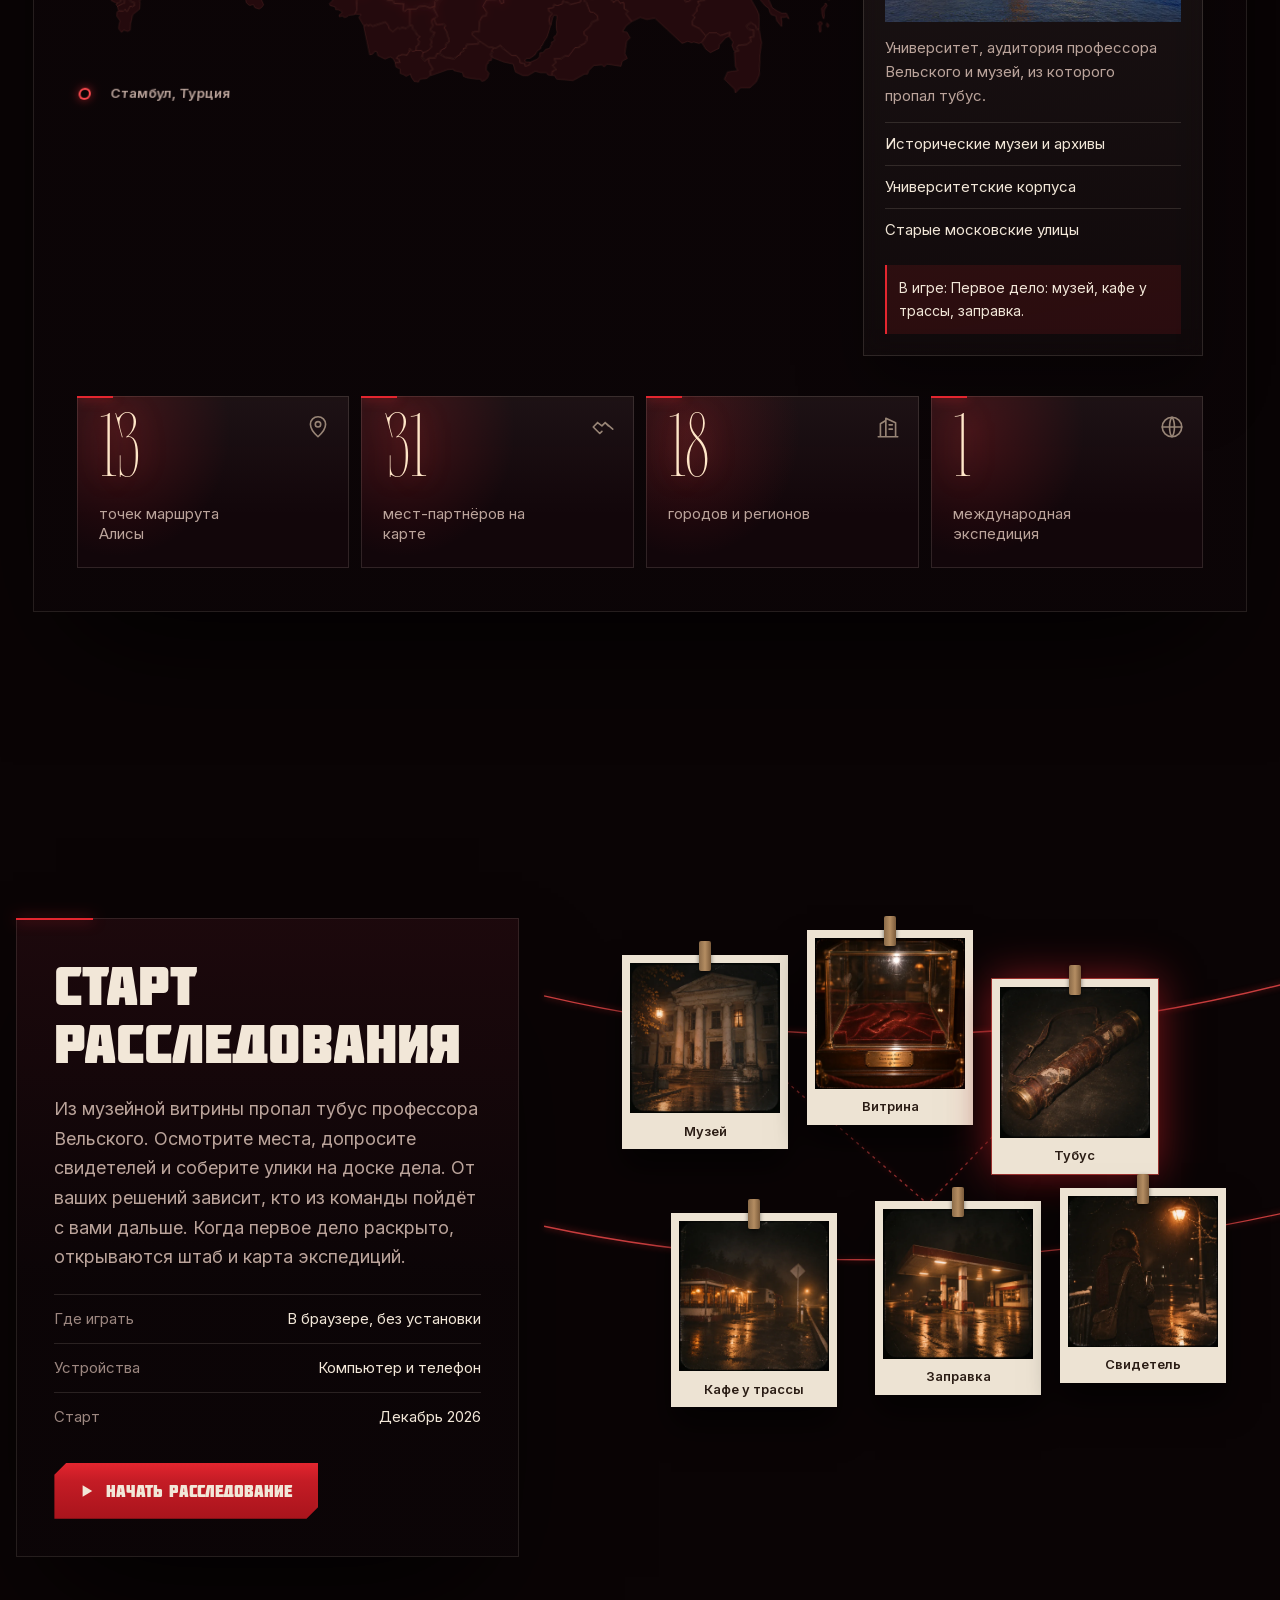
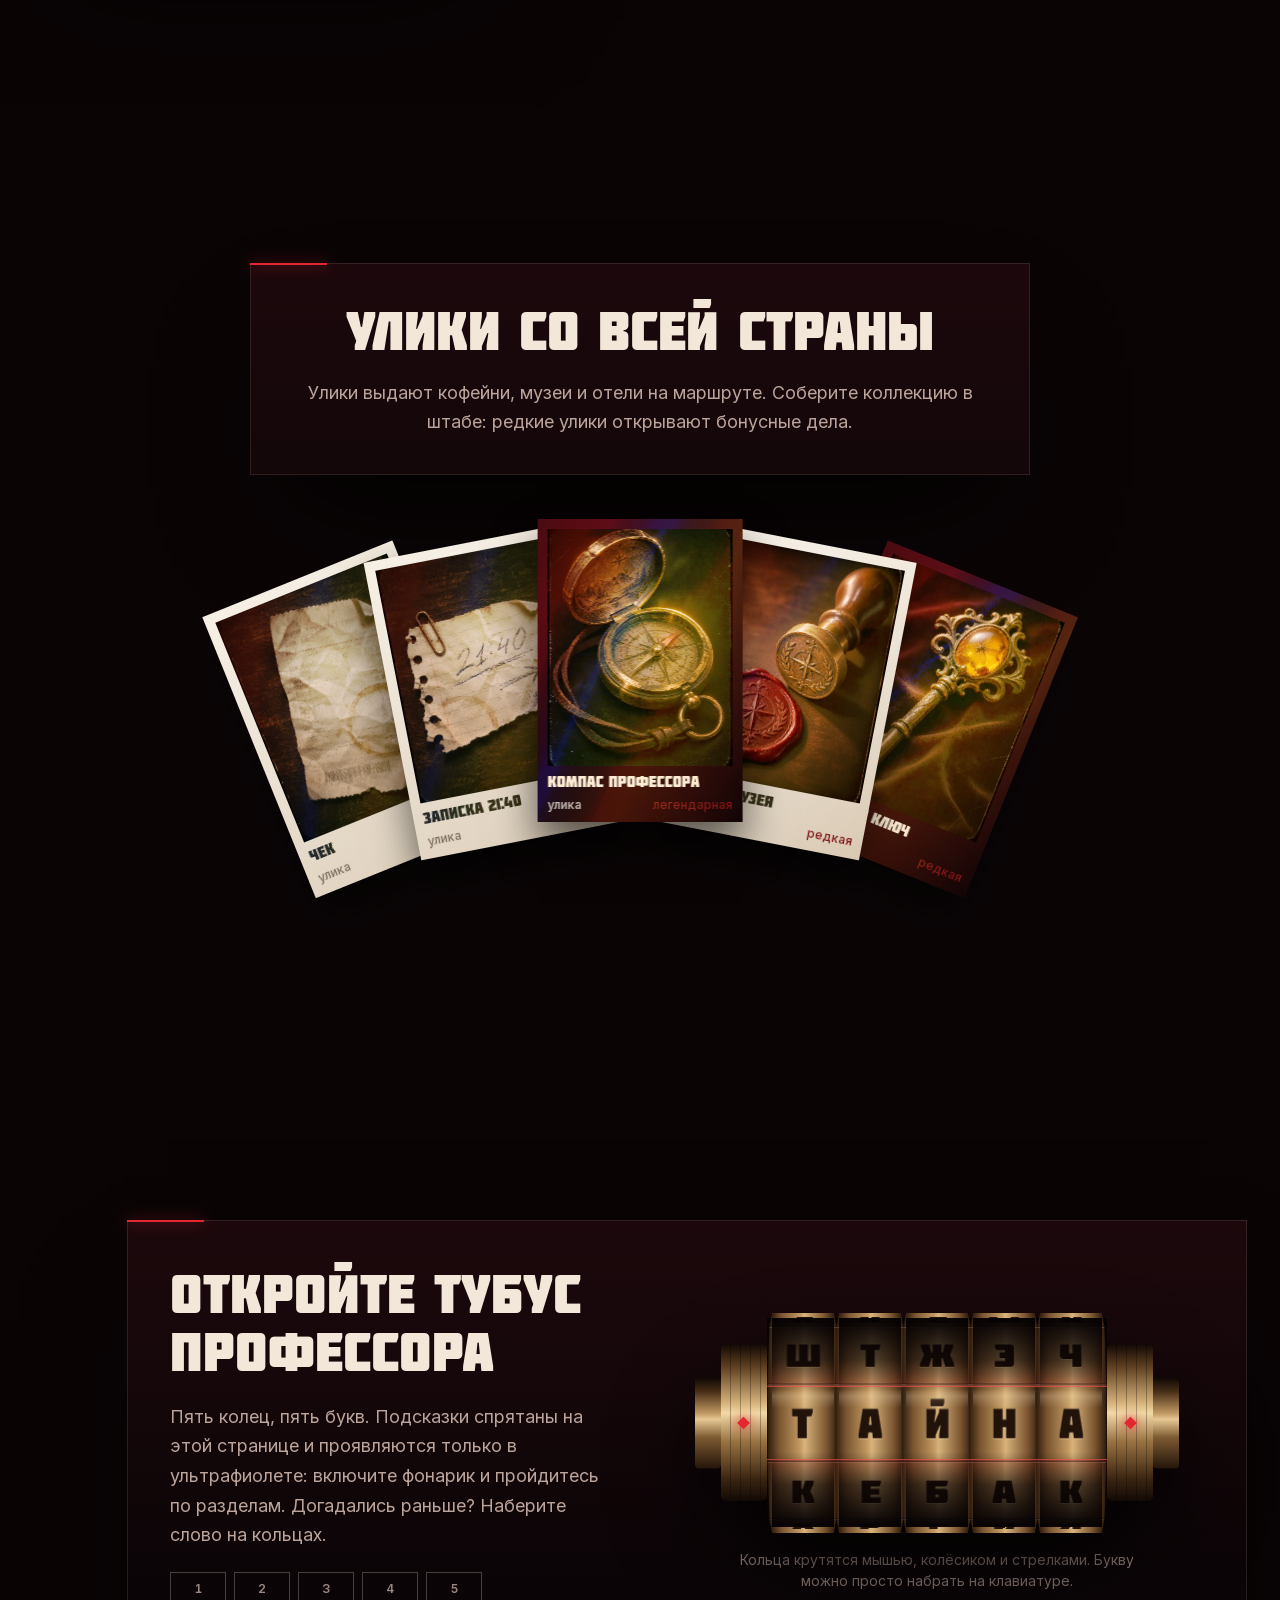
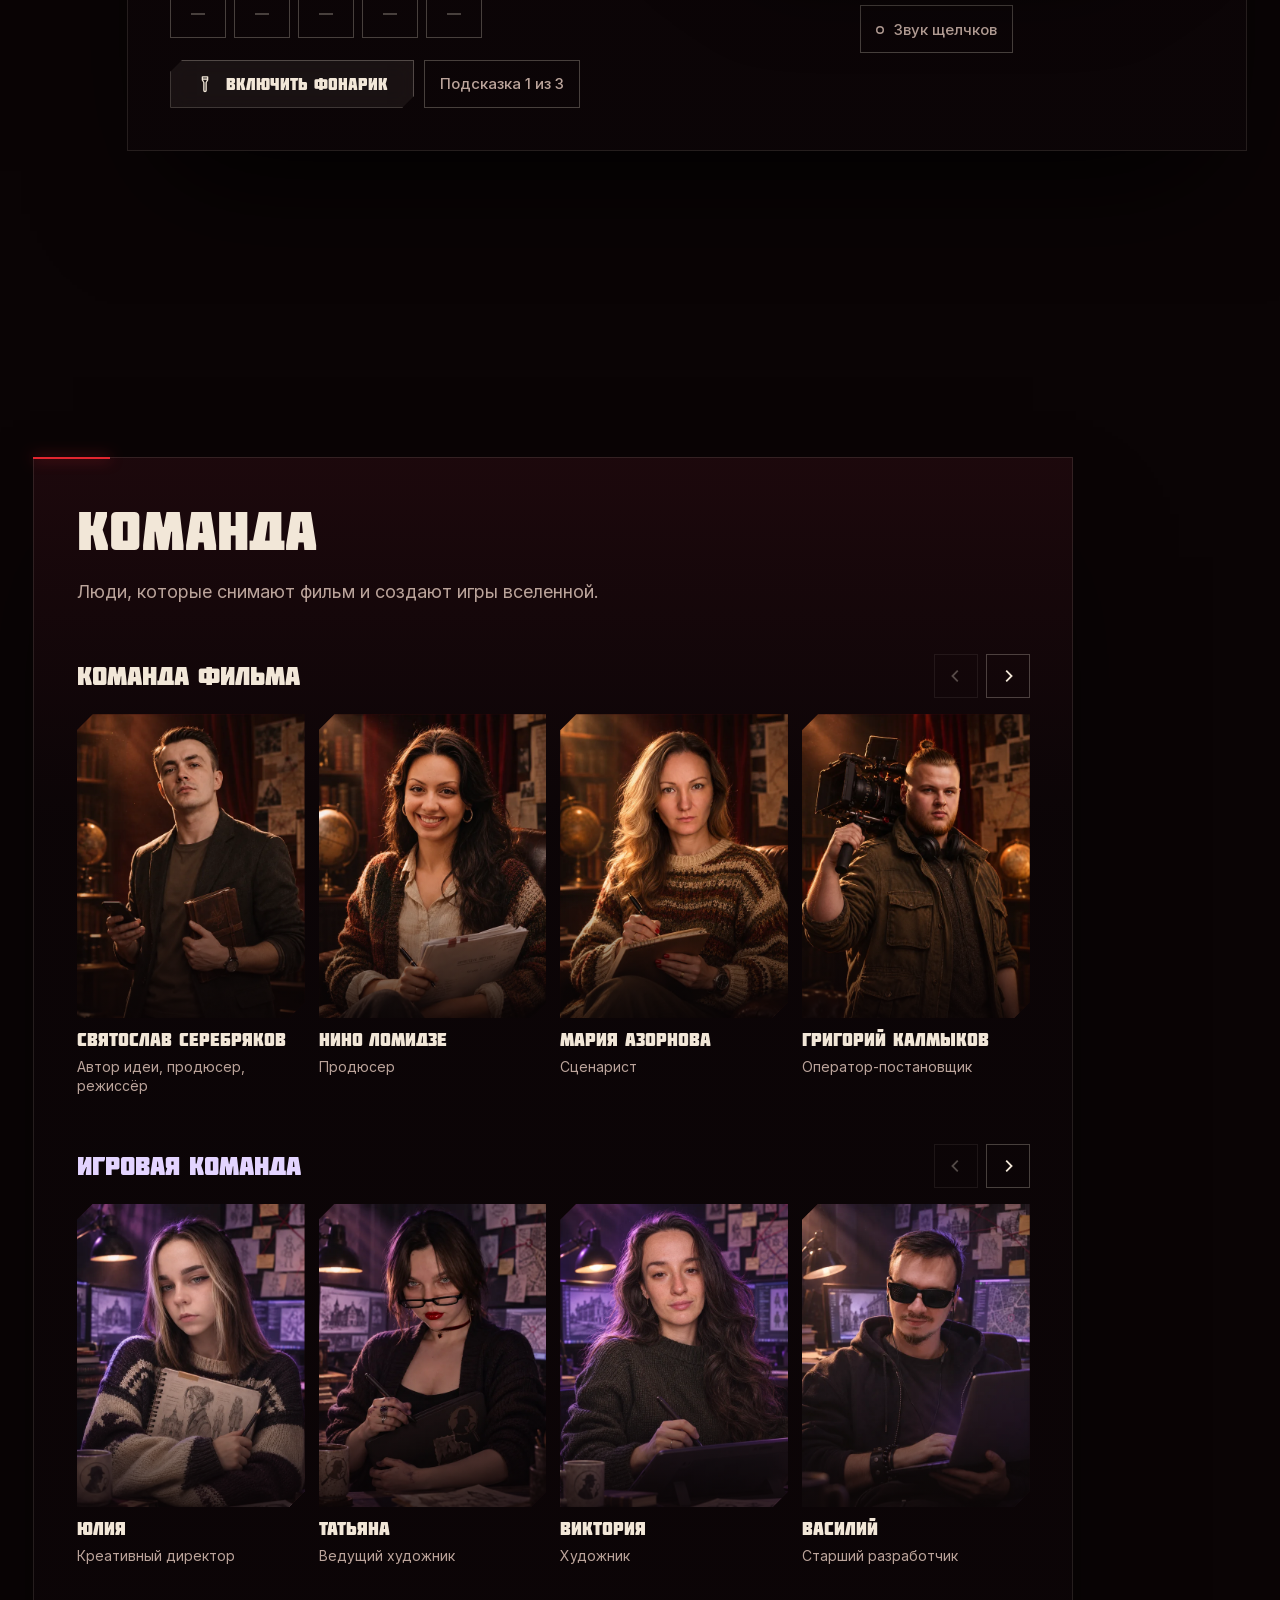
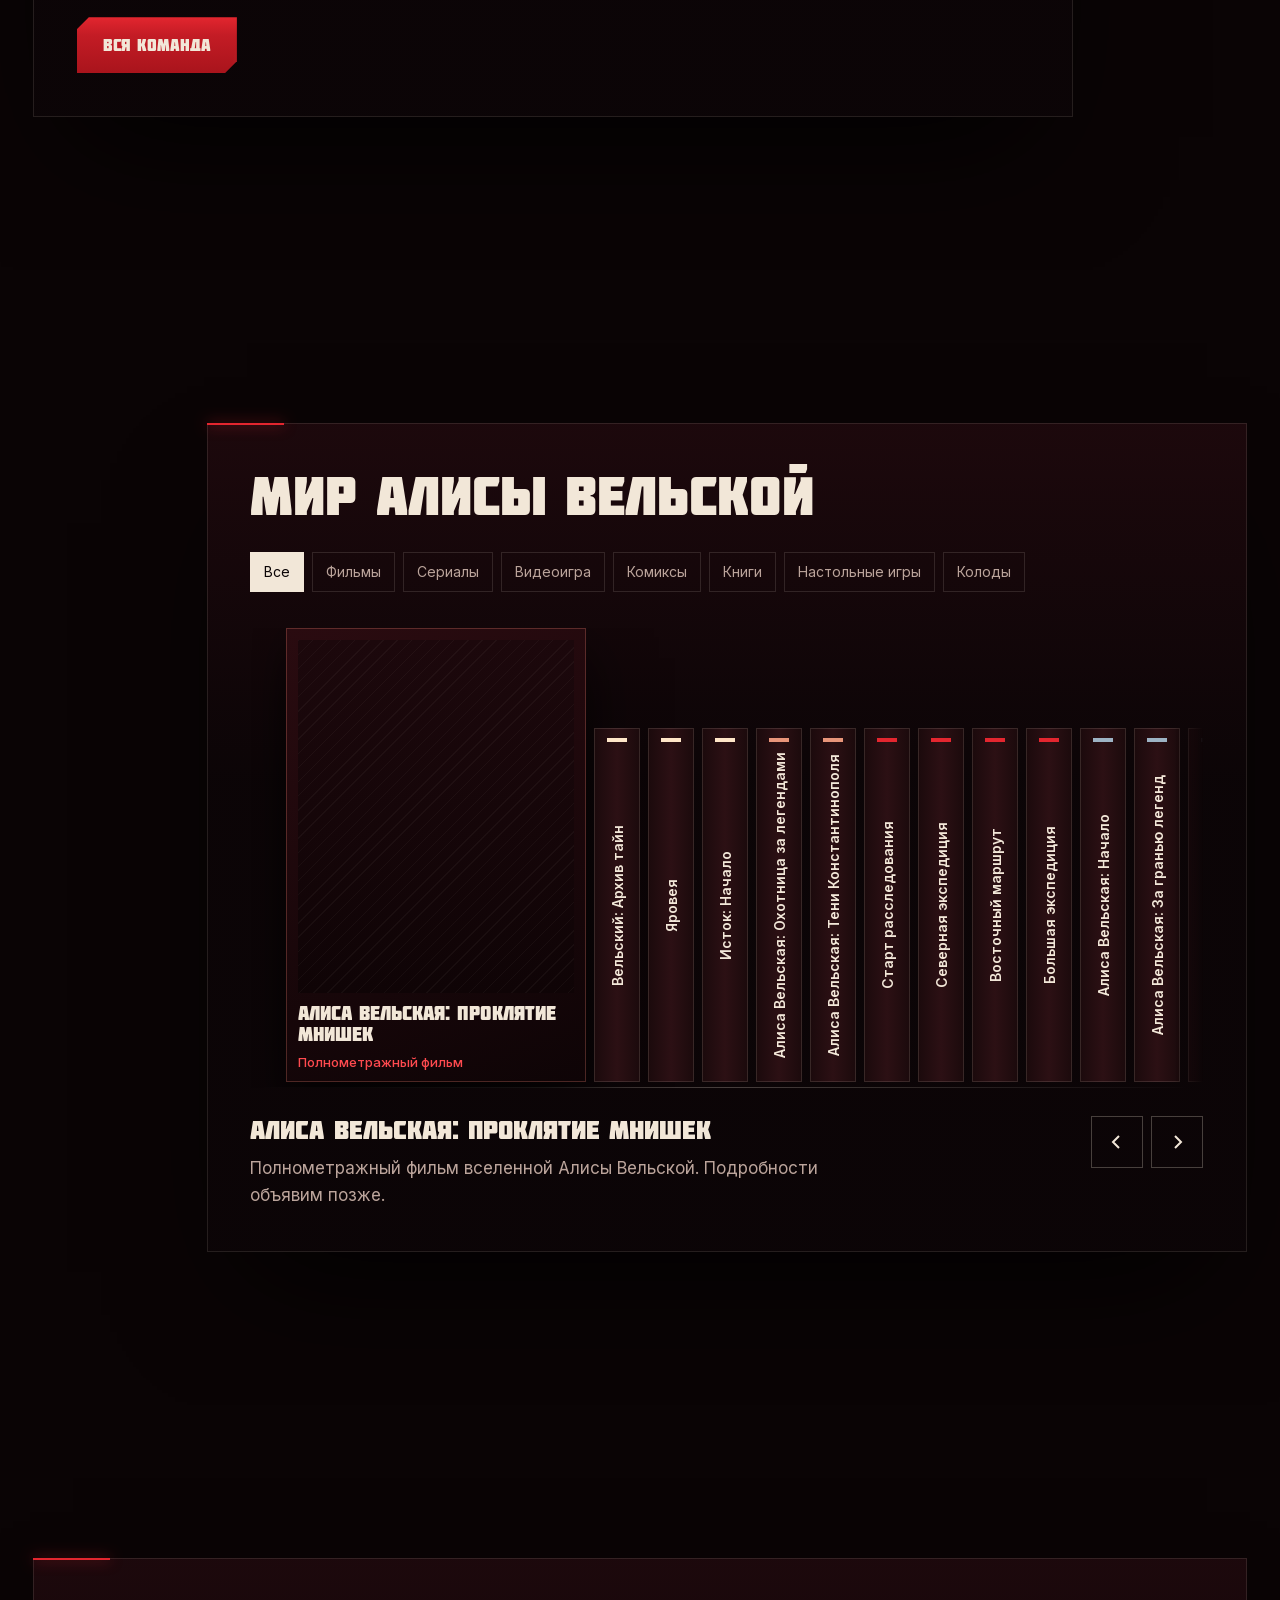
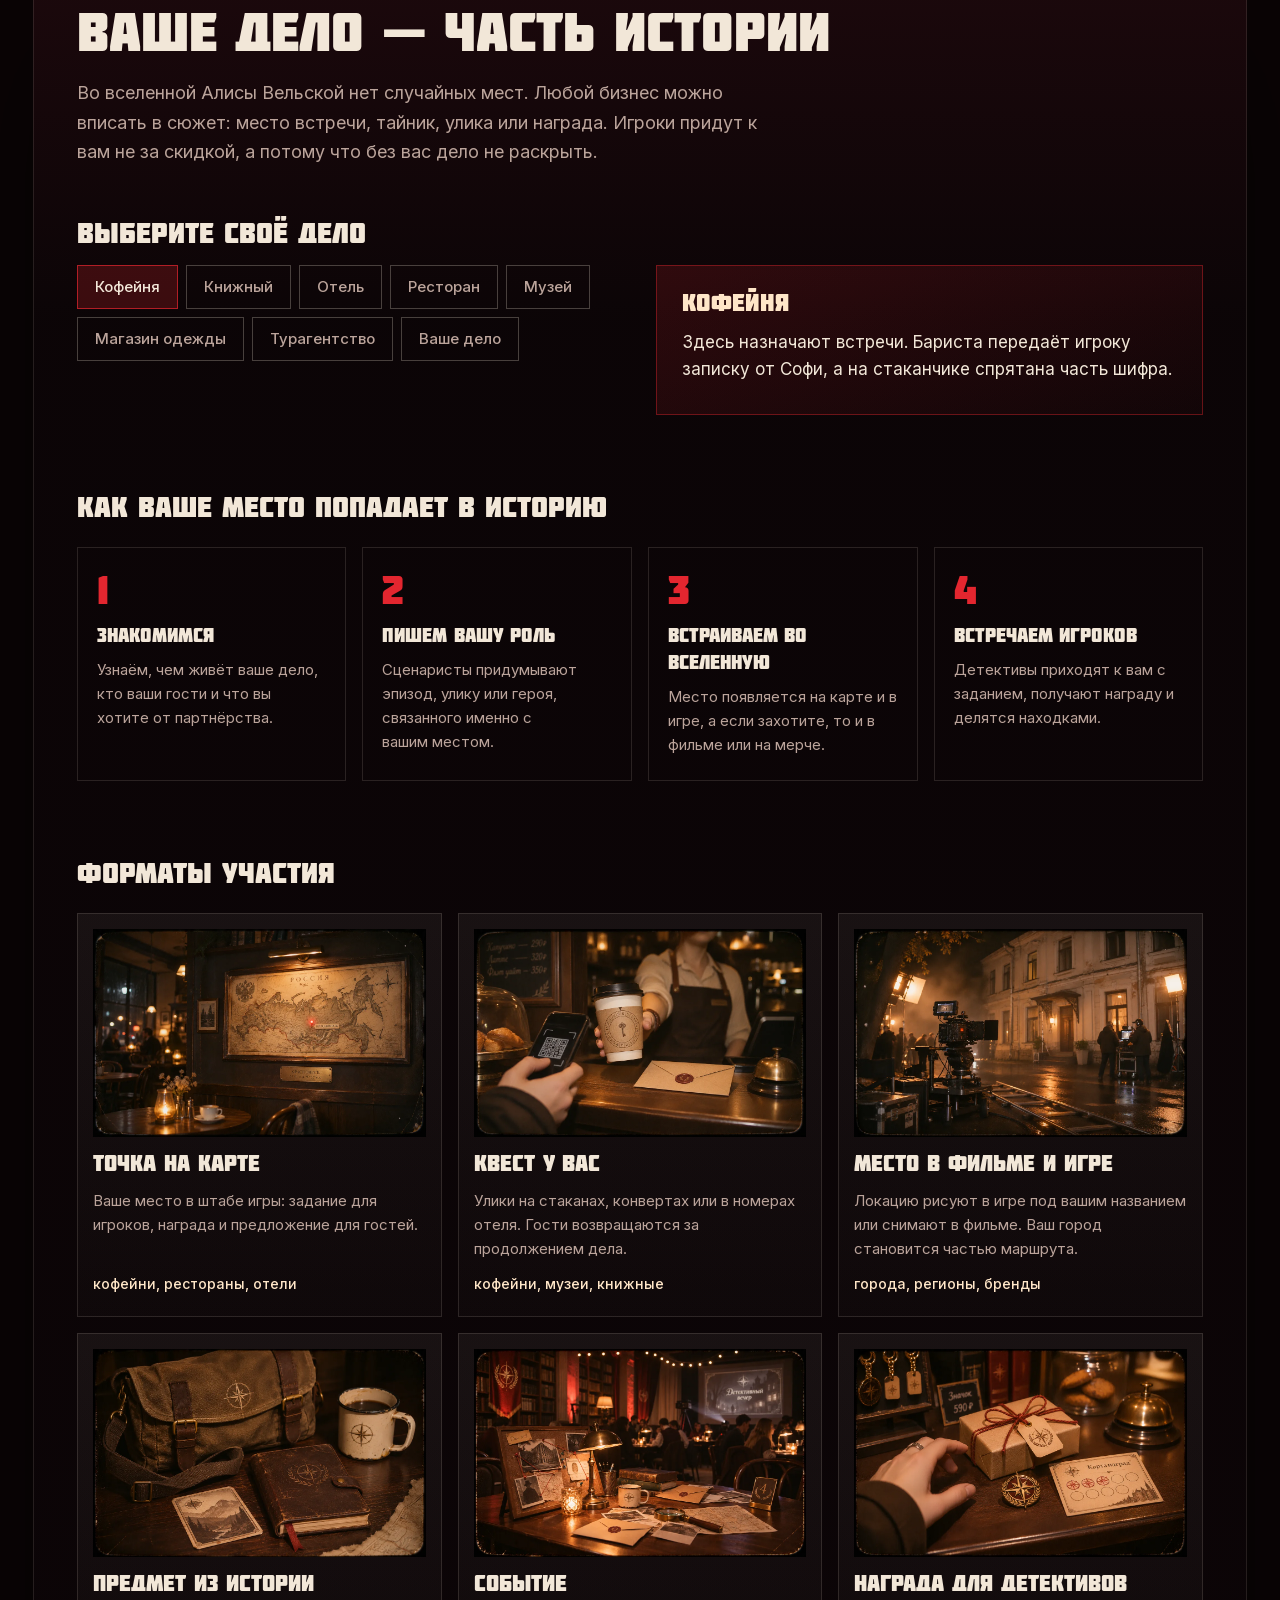
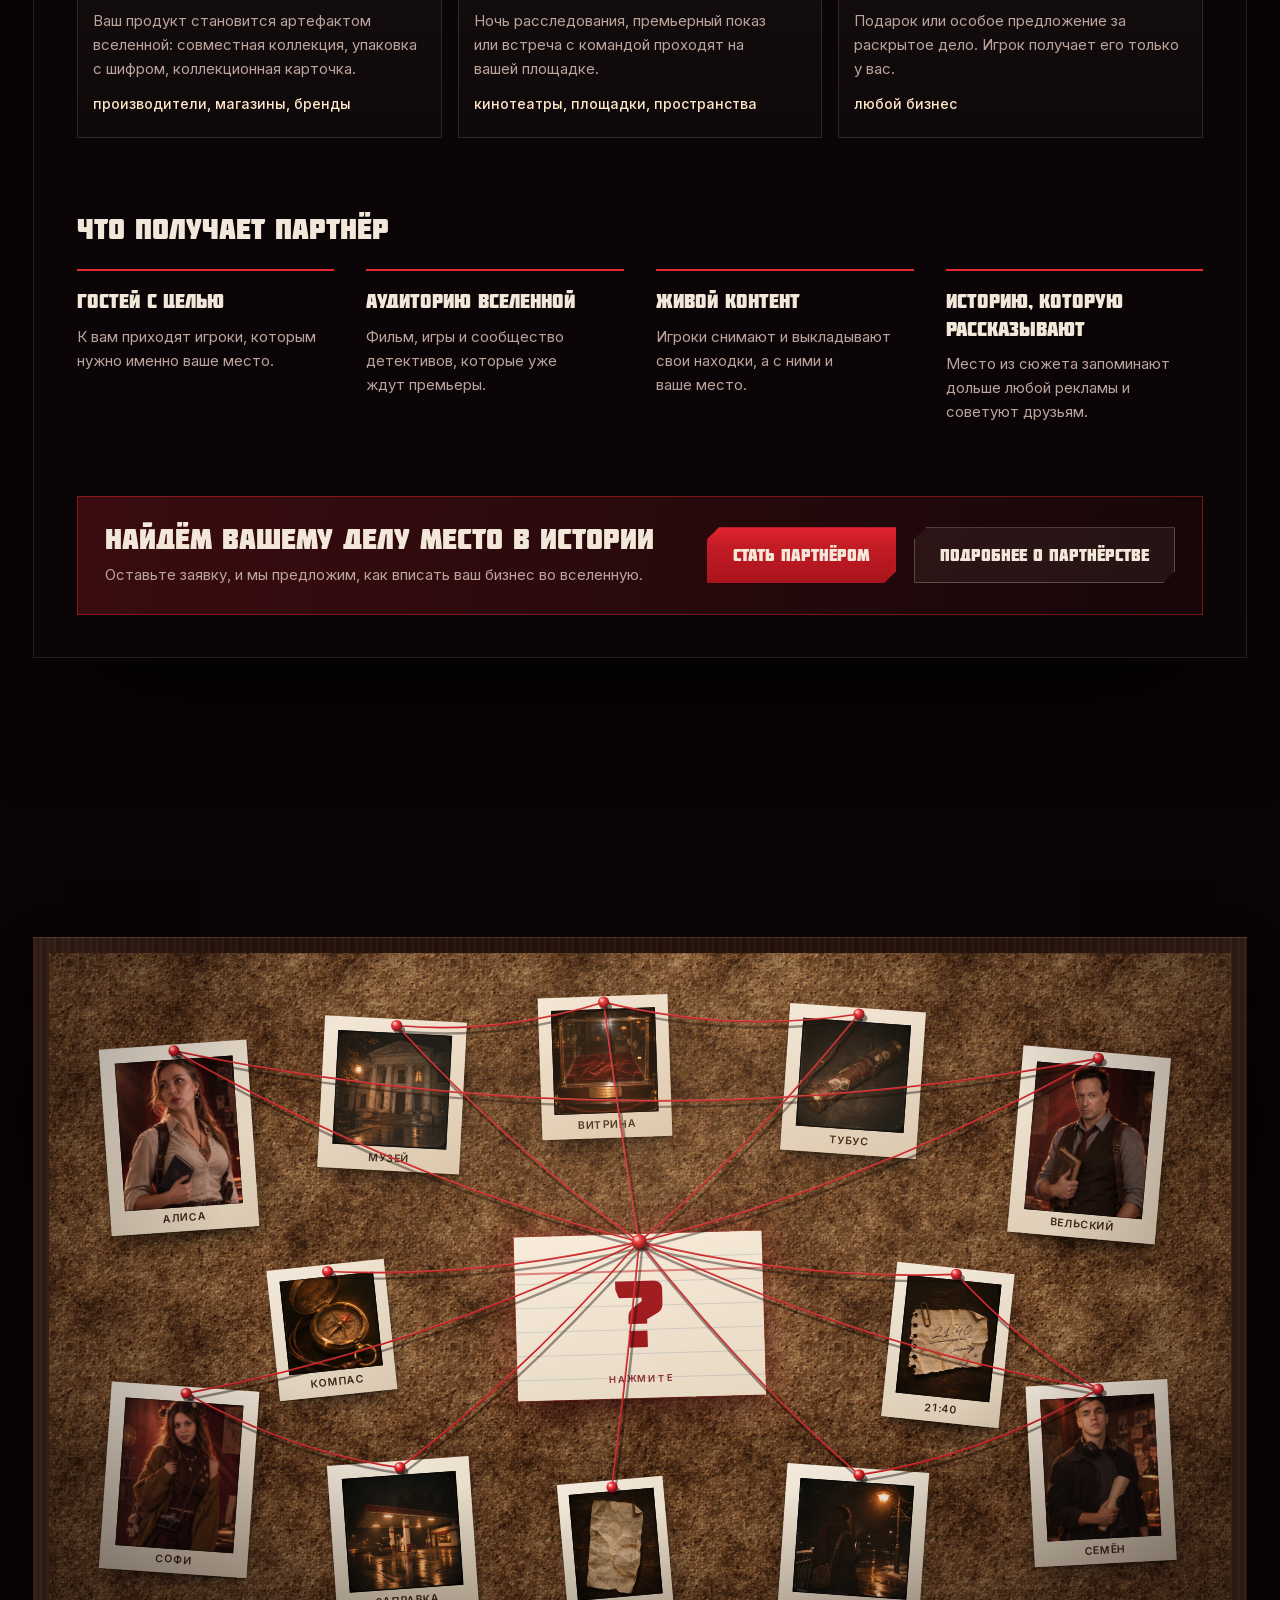
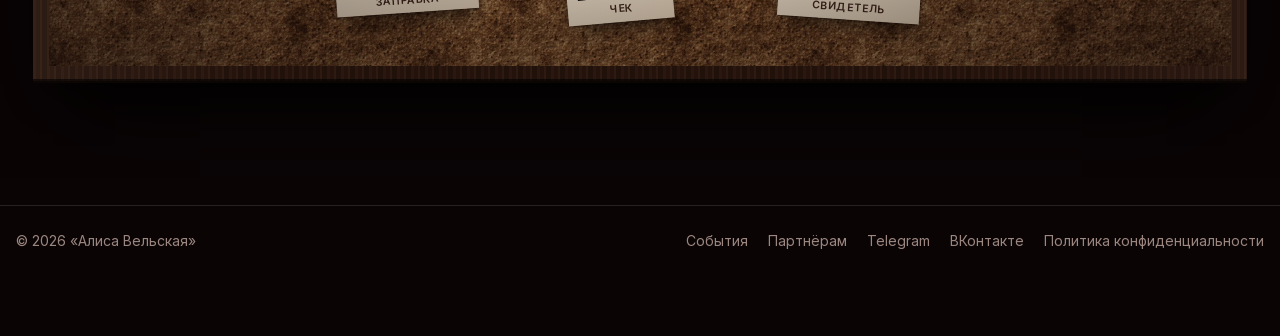
==== commit 6310635c: "Адреса на новый домен" ====
--- a/index.html
+++ b/index.html
@@ -5,16 +5,16 @@
 <meta name="viewport" content="width=device-width,initial-scale=1,viewport-fit=cover">
 <title>Алиса Вельская: детективная игра в браузере, квесты в городах и фильм</title>
 <meta name="description" content="Детективная вселенная «Алиса Вельская»: визуальная новелла в браузере, квесты в кофейнях и музеях, карта экспедиций по городам России и фильм. Старт игры в декабре 2026.">
-<link rel="canonical" href="https://alicevelskaya.ru/">
+<link rel="canonical" href="https://alisavelskaya.ru/">
 <meta name="theme-color" content="#0A0405">
 <link rel="icon" href="favicon.svg" type="image/svg+xml">
 <meta property="og:type" content="website">
 <meta property="og:site_name" content="Алиса Вельская">
 <meta property="og:locale" content="ru_RU">
-<meta property="og:url" content="https://alicevelskaya.ru/">
+<meta property="og:url" content="https://alisavelskaya.ru/">
 <meta property="og:title" content="Алиса Вельская: детективная игра и фильм">
 <meta property="og:description" content="Пропавший профессор, древние Наследия и Орден, о котором не говорят вслух. Игра в браузере, квесты в городах и фильм.">
-<meta property="og:image" content="https://alicevelskaya.ru/img/og.jpg">
+<meta property="og:image" content="https://alisavelskaya.ru/img/og.jpg">
 <meta property="og:image:width" content="1200">
 <meta property="og:image:height" content="630">
 <link rel="preload" href="fonts/inter-cyr.woff2" as="font" type="font/woff2" crossorigin>
@@ -22,8 +22,8 @@
 <link rel="stylesheet" href="tubus.css?v=ca48f6b4">
 <script type="application/ld+json">
 {"@context":"https://schema.org","@graph":[
-{"@type":"WebSite","name":"Алиса Вельская","url":"https://alicevelskaya.ru/","inLanguage":"ru"},
-{"@type":"VideoGame","name":"Алиса Вельская","url":"https://alicevelskaya.ru/","image":"https://alicevelskaya.ru/img/og.jpg","description":"Детективная визуальная новелла в браузере. Из музейной витрины пропал тубус профессора Вельского: осмотрите места, допросите свидетелей и соберите улики. После пролога открываются штаб и карта экспедиций по городам России.","genre":["Детектив","Визуальная новелла"],"gamePlatform":["Браузер","Компьютер","Телефон"],"inLanguage":"ru"}
+{"@type":"WebSite","name":"Алиса Вельская","url":"https://alisavelskaya.ru/","inLanguage":"ru"},
+{"@type":"VideoGame","name":"Алиса Вельская","url":"https://alisavelskaya.ru/","image":"https://alisavelskaya.ru/img/og.jpg","description":"Детективная визуальная новелла в браузере. Из музейной витрины пропал тубус профессора Вельского: осмотрите места, допросите свидетелей и соберите улики. После пролога открываются штаб и карта экспедиций по городам России.","genre":["Детектив","Визуальная новелла"],"gamePlatform":["Браузер","Компьютер","Телефон"],"inLanguage":"ru"}
 ]}
 </script>
 <style>
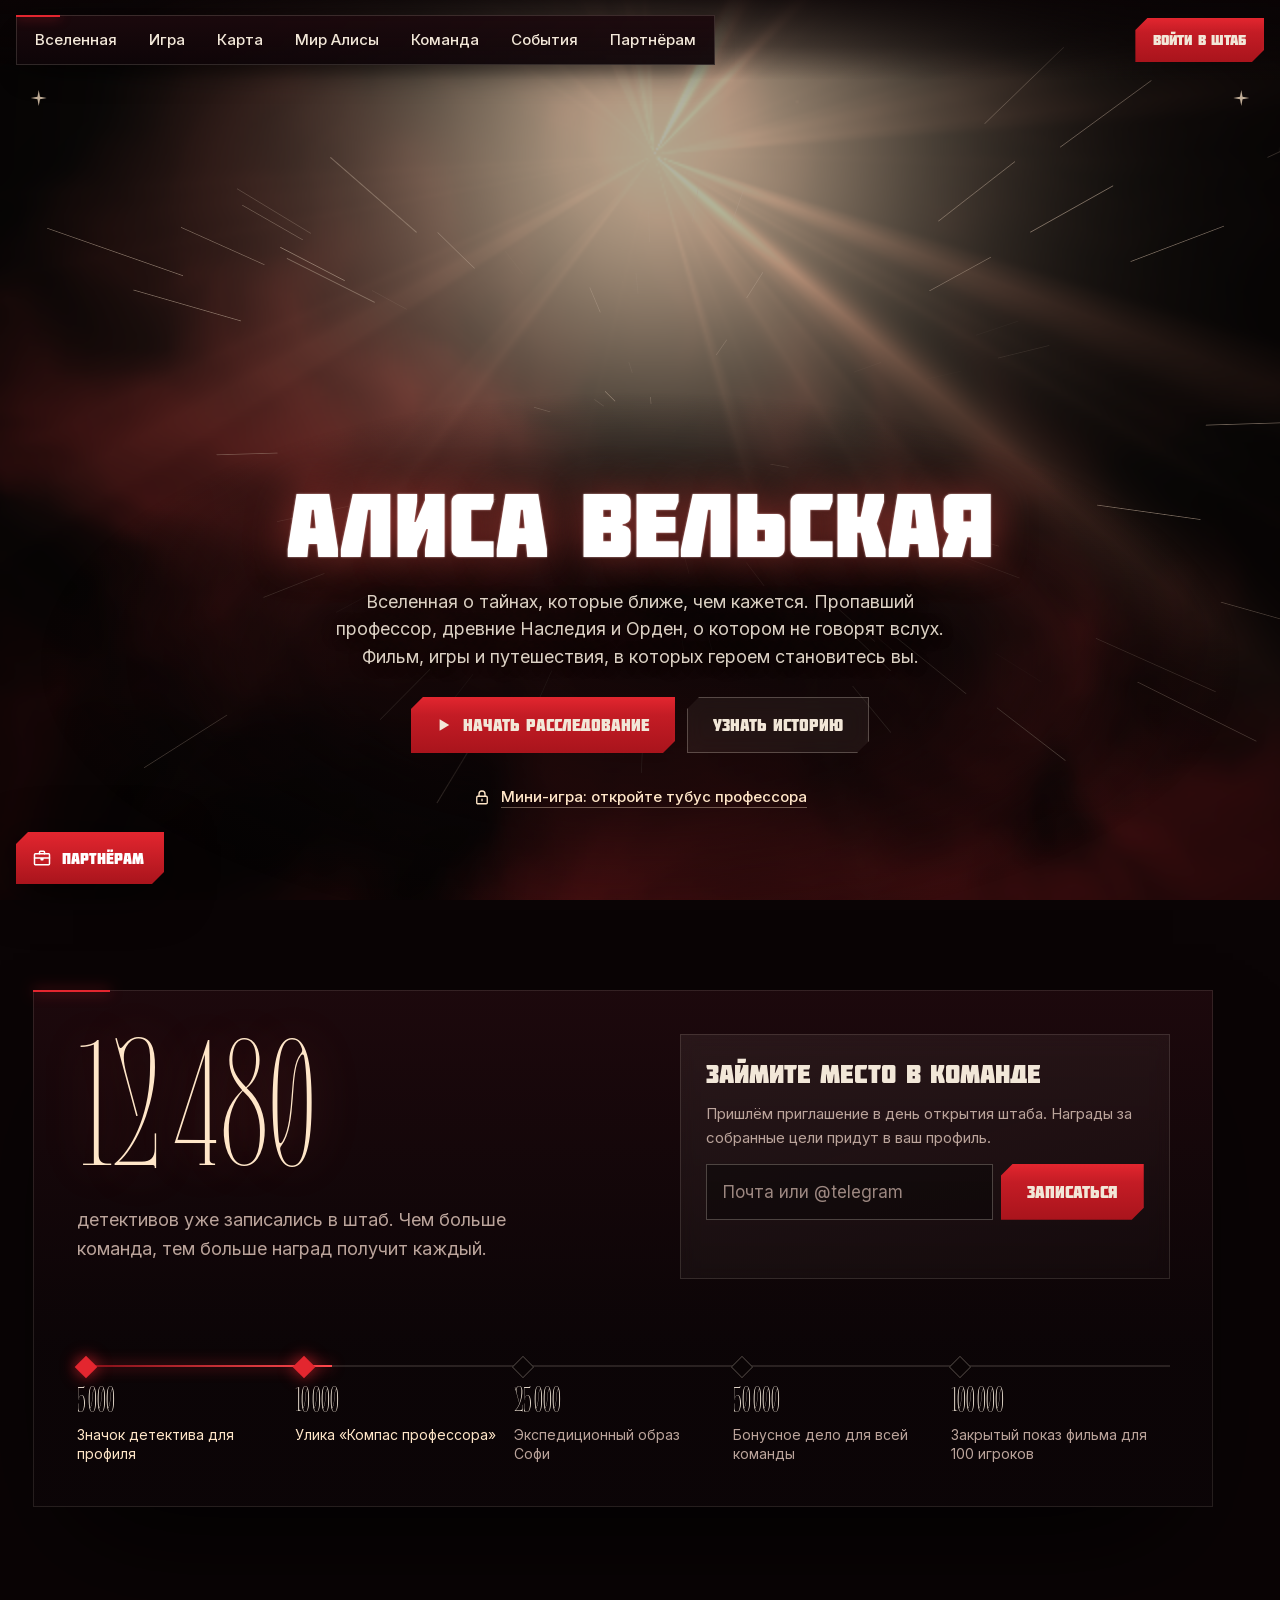
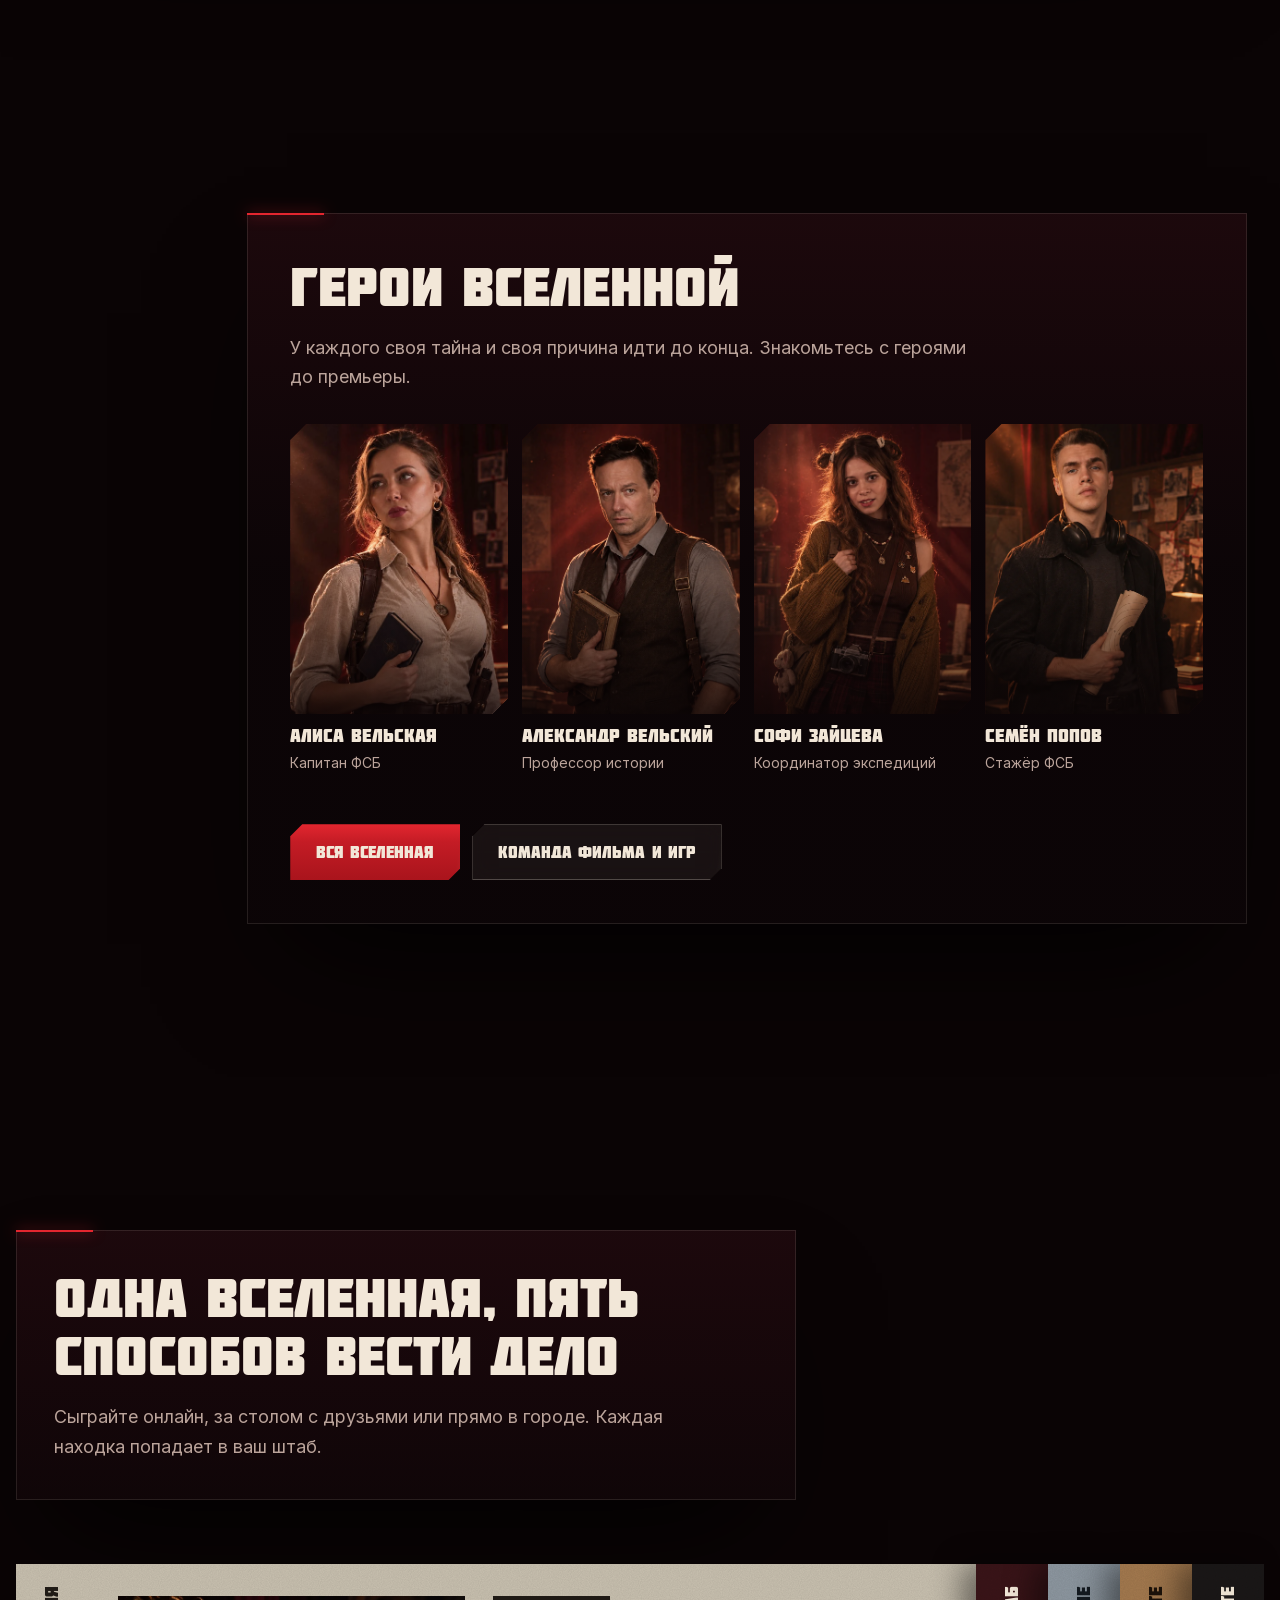
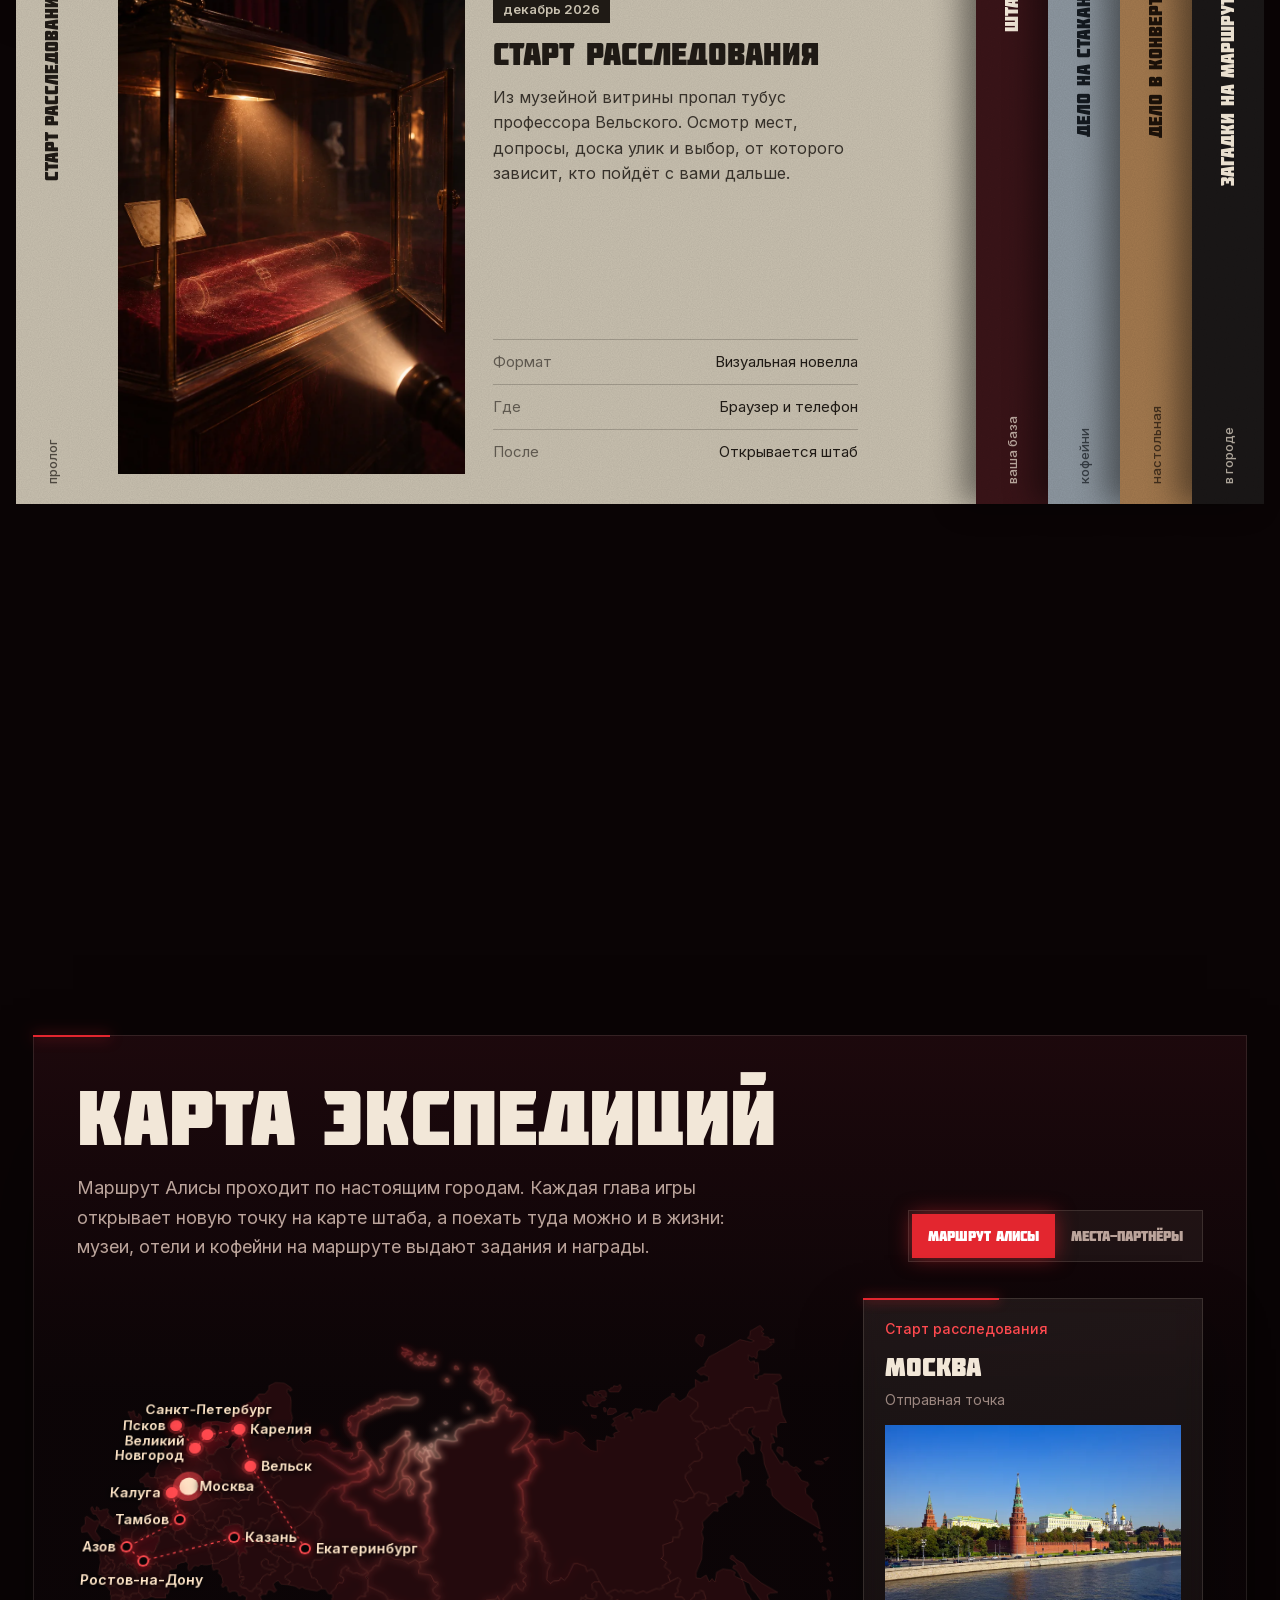
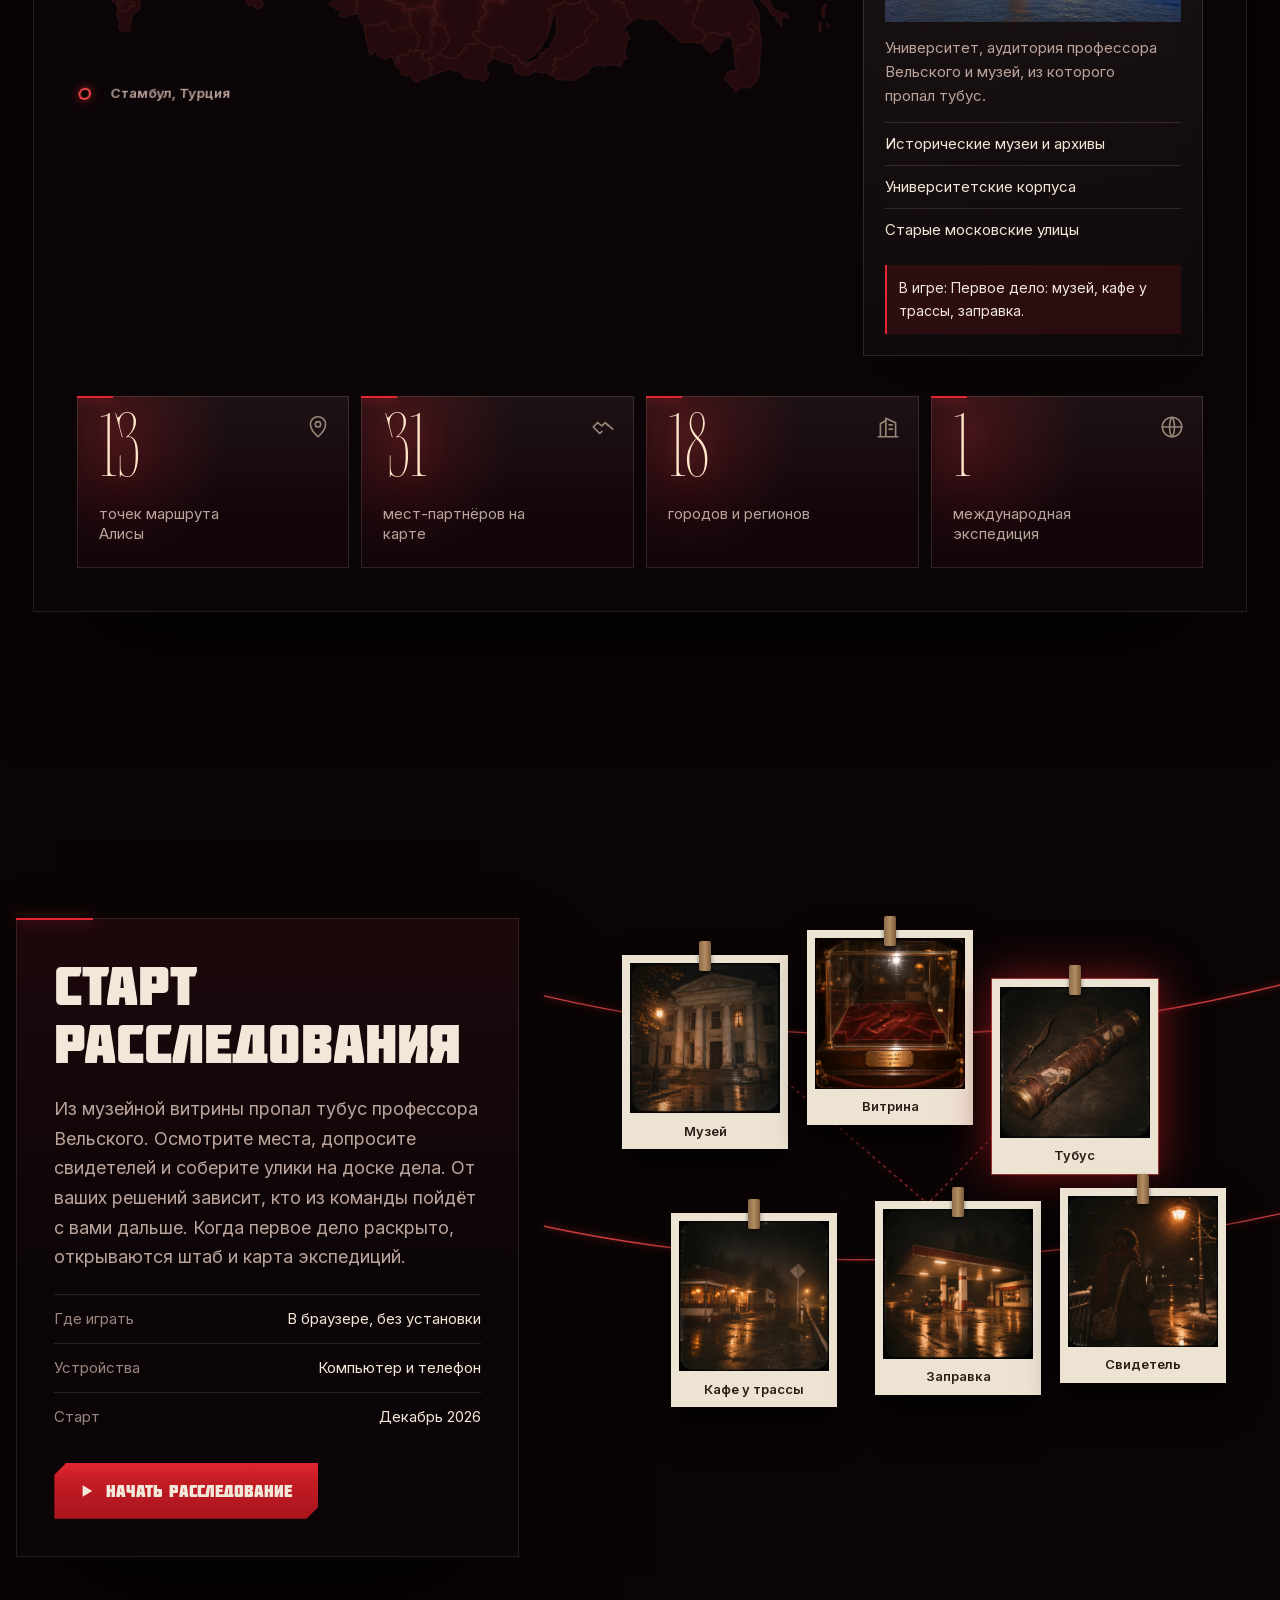
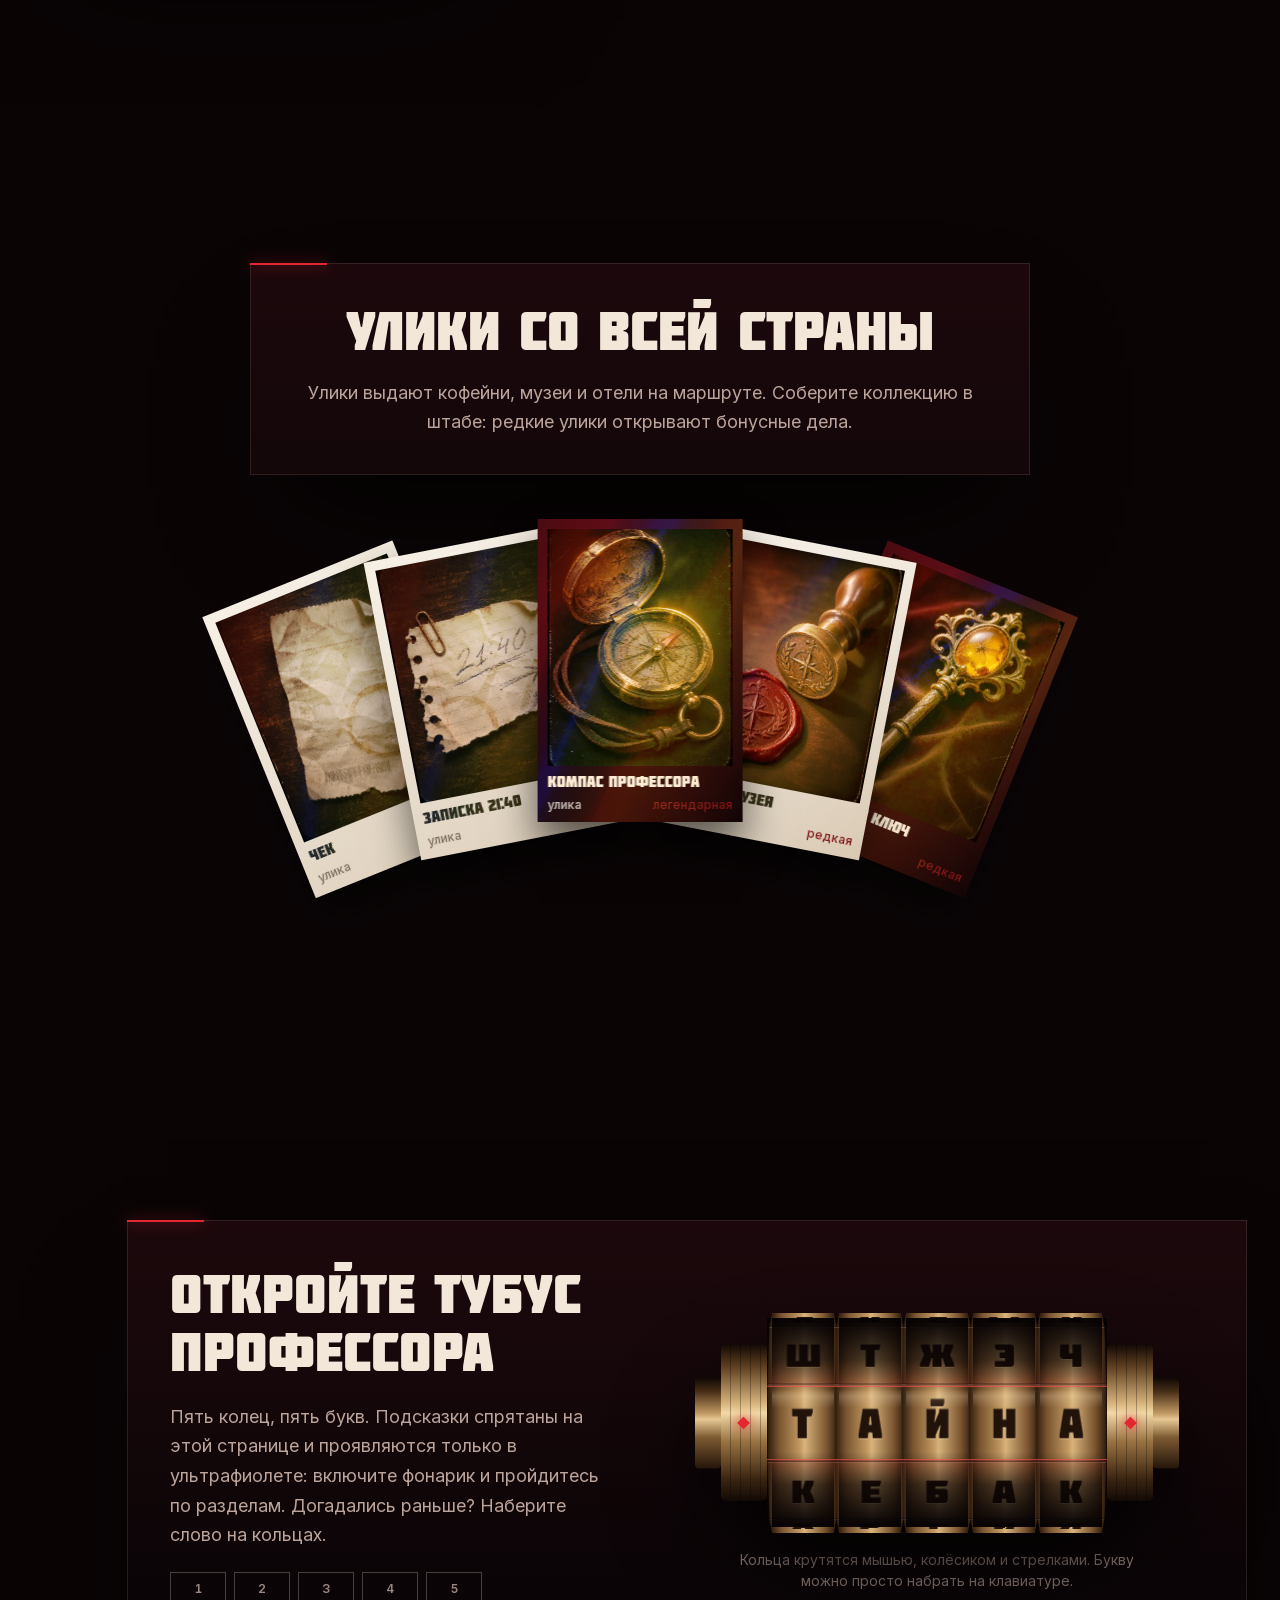
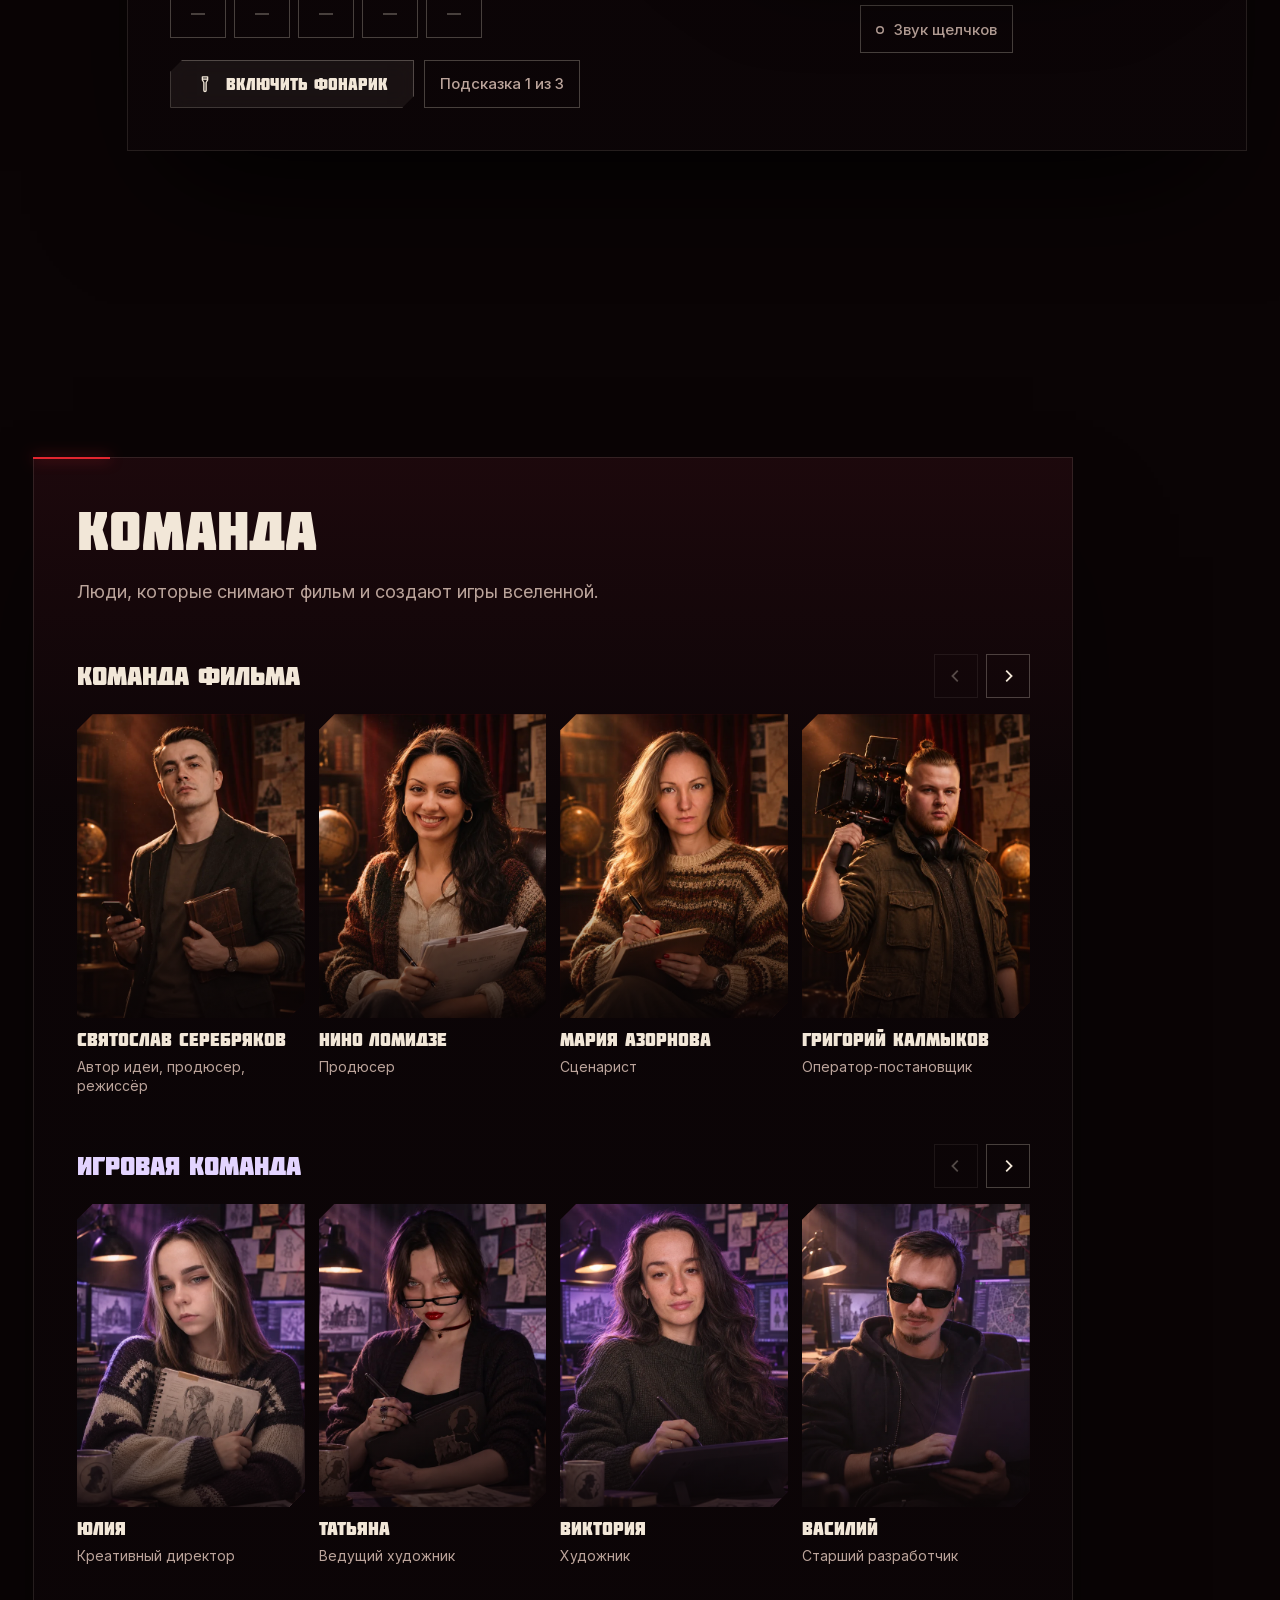
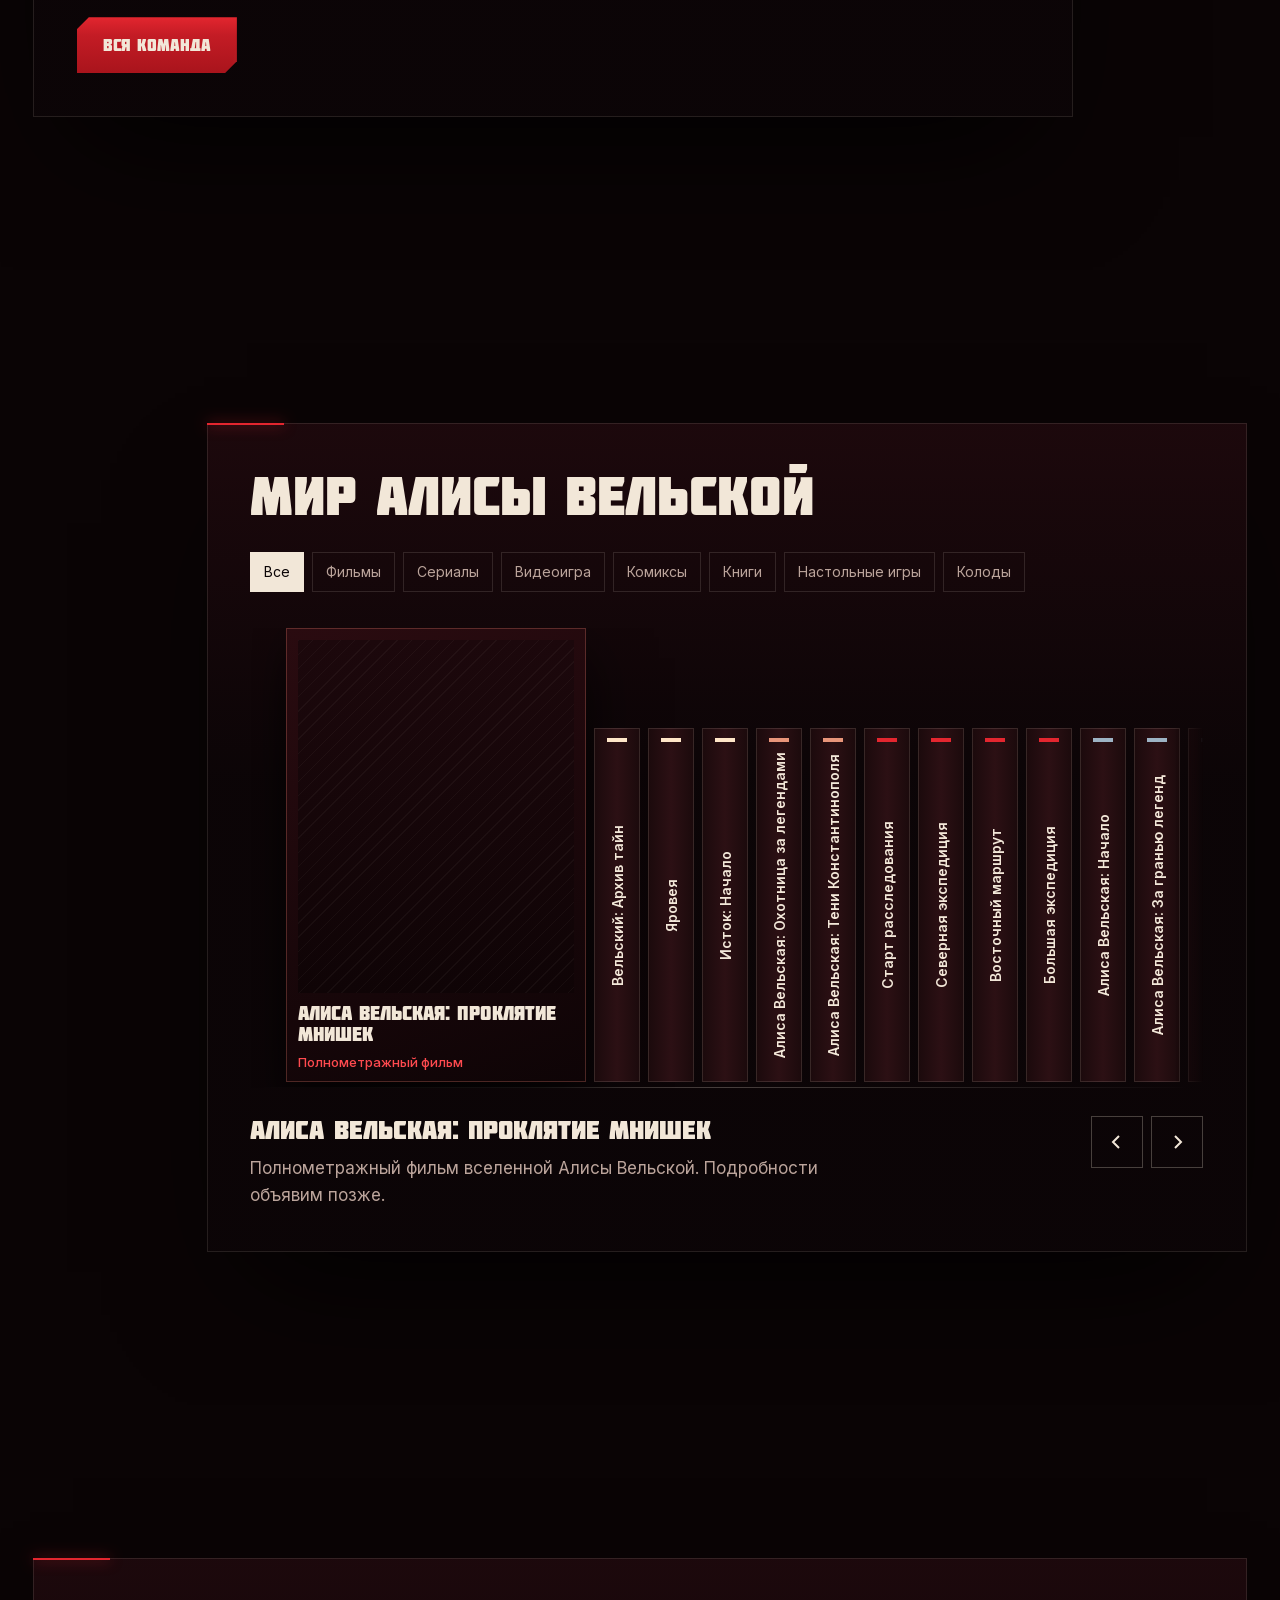
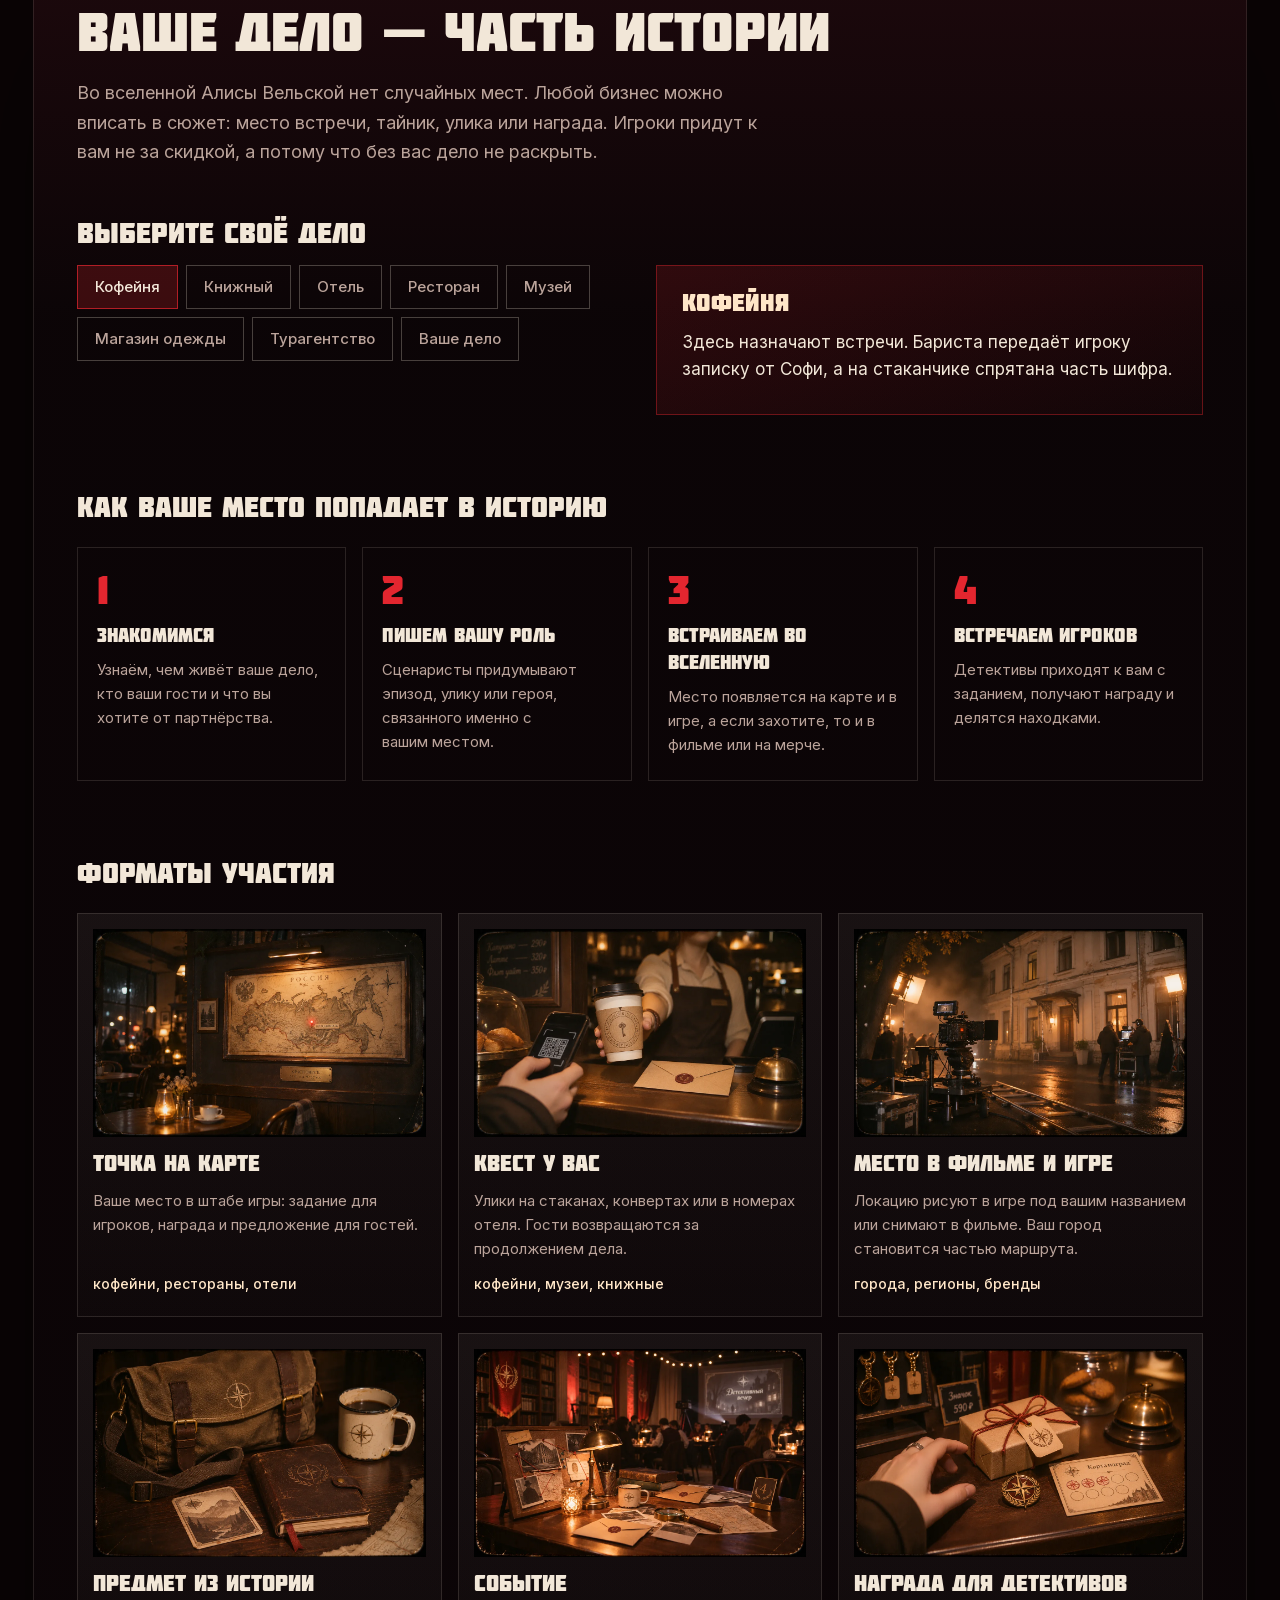
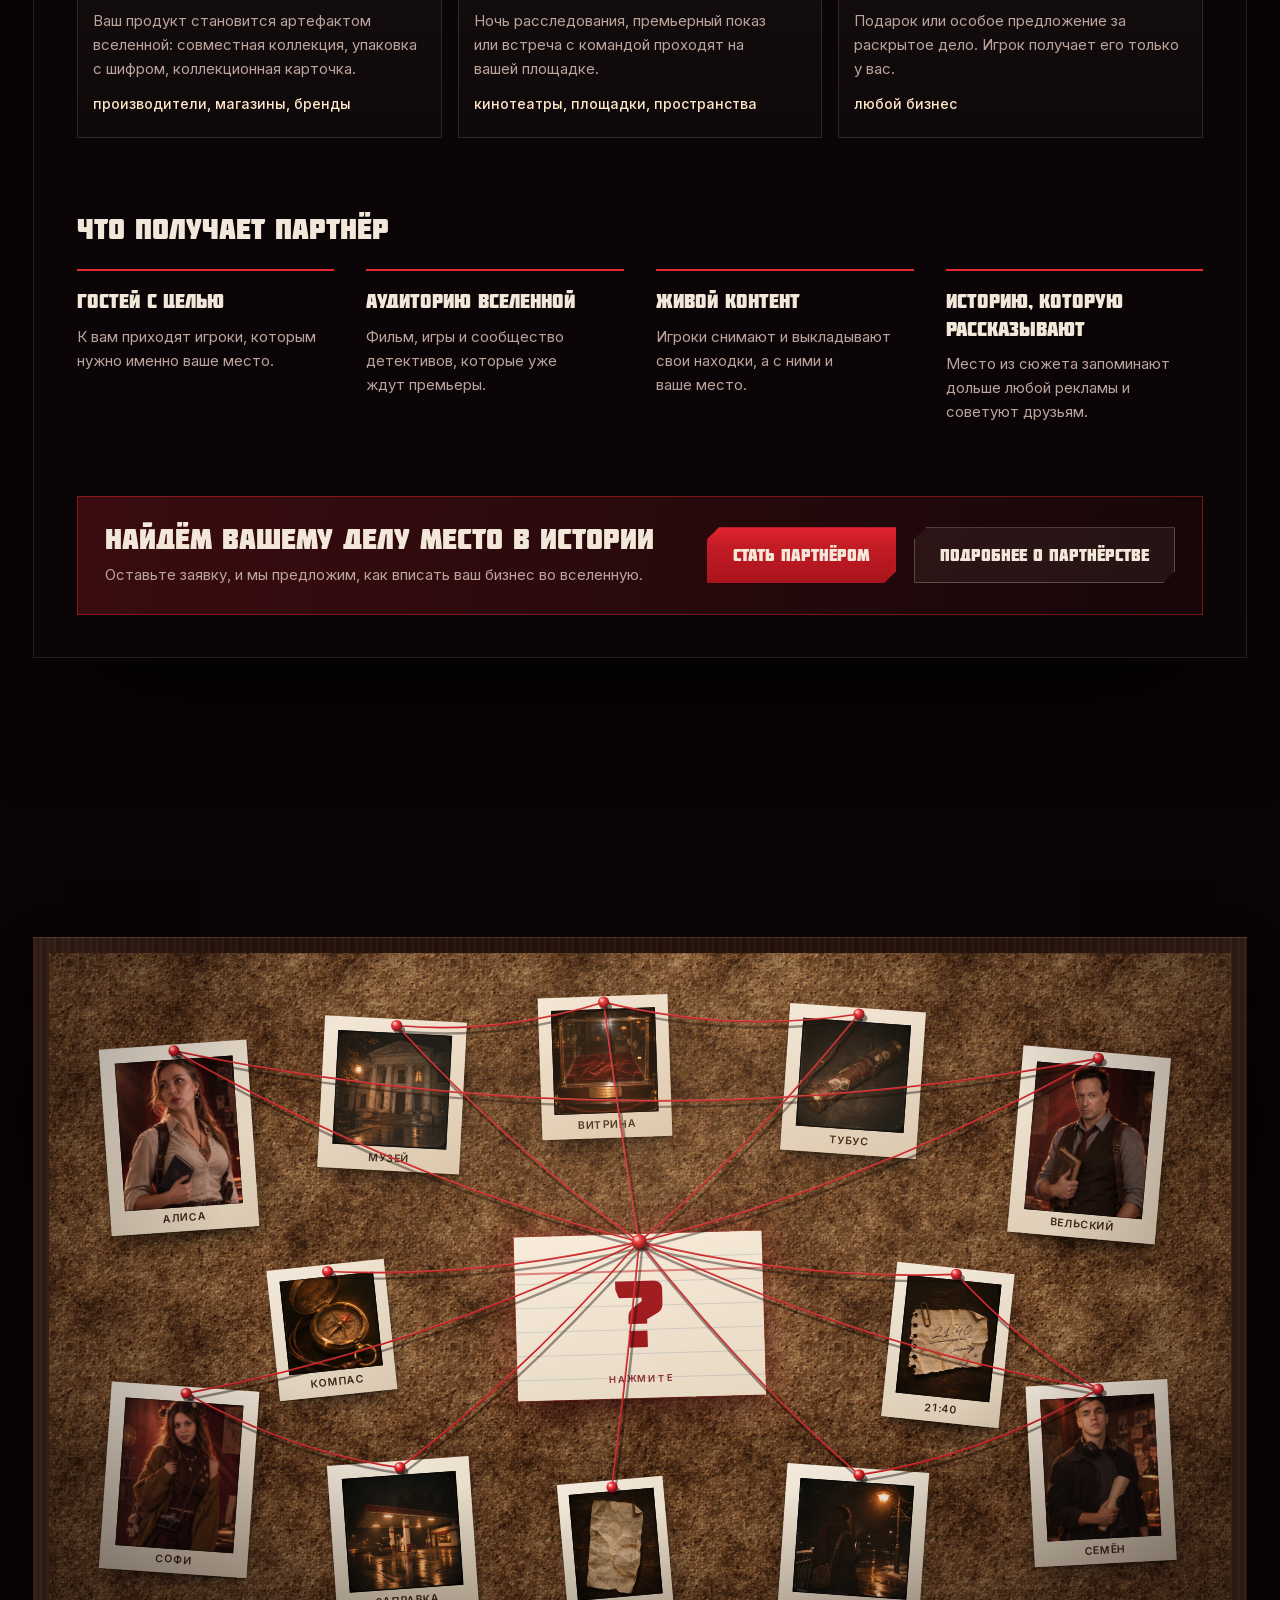
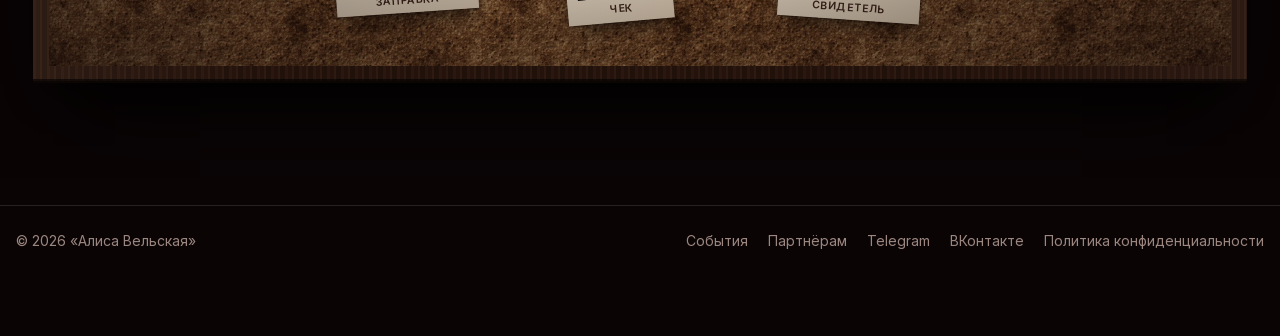
==== commit 261f7e50: "Ссылка на канал в Telegram" ====
--- a/index.html
+++ b/index.html
@@ -944,7 +944,7 @@
 <footer>
   <div class="wrap">
     <span>© 2026 «Алиса Вельская»</span>
-    <nav><a href="events.html">События</a><a href="partners.html">Партнёрам</a><a href="#top">Telegram</a><a href="#top">ВКонтакте</a><a href="#top">Политика конфиденциальности</a></nav>
+    <nav><a href="events.html">События</a><a href="partners.html">Партнёрам</a><a href="https://t.me/alicevelskaya" target="_blank" rel="noopener">Telegram</a><a href="#top">ВКонтакте</a><a href="#top">Политика конфиденциальности</a></nav>
   </div>
 </footer>
 <a class="v6-up" id="v6Up" href="#top" aria-label="Наверх" title="Наверх"><svg viewBox="0 0 48 48" aria-hidden="true"><path class="bg" d="M5.25 5.25 9.75.75h37.5v37.5l-9 9H.75V9.75z"/><path class="th tg" pathLength="100" d="M5.25 5.25 9.75.75h37.5v37.5l-9 9H.75V9.75z"/><path class="th" pathLength="100" d="M5.25 5.25 9.75.75h37.5v37.5l-9 9H.75V9.75z"/><circle class="pn" cx="5.25" cy="5.25" r="3.1"/><circle class="ph" cx="4.4" cy="4.4" r="1"/><path class="ar" d="M24 32V16.5m-6.5 6.5 6.5-6.5 6.5 6.5"/></svg></a>
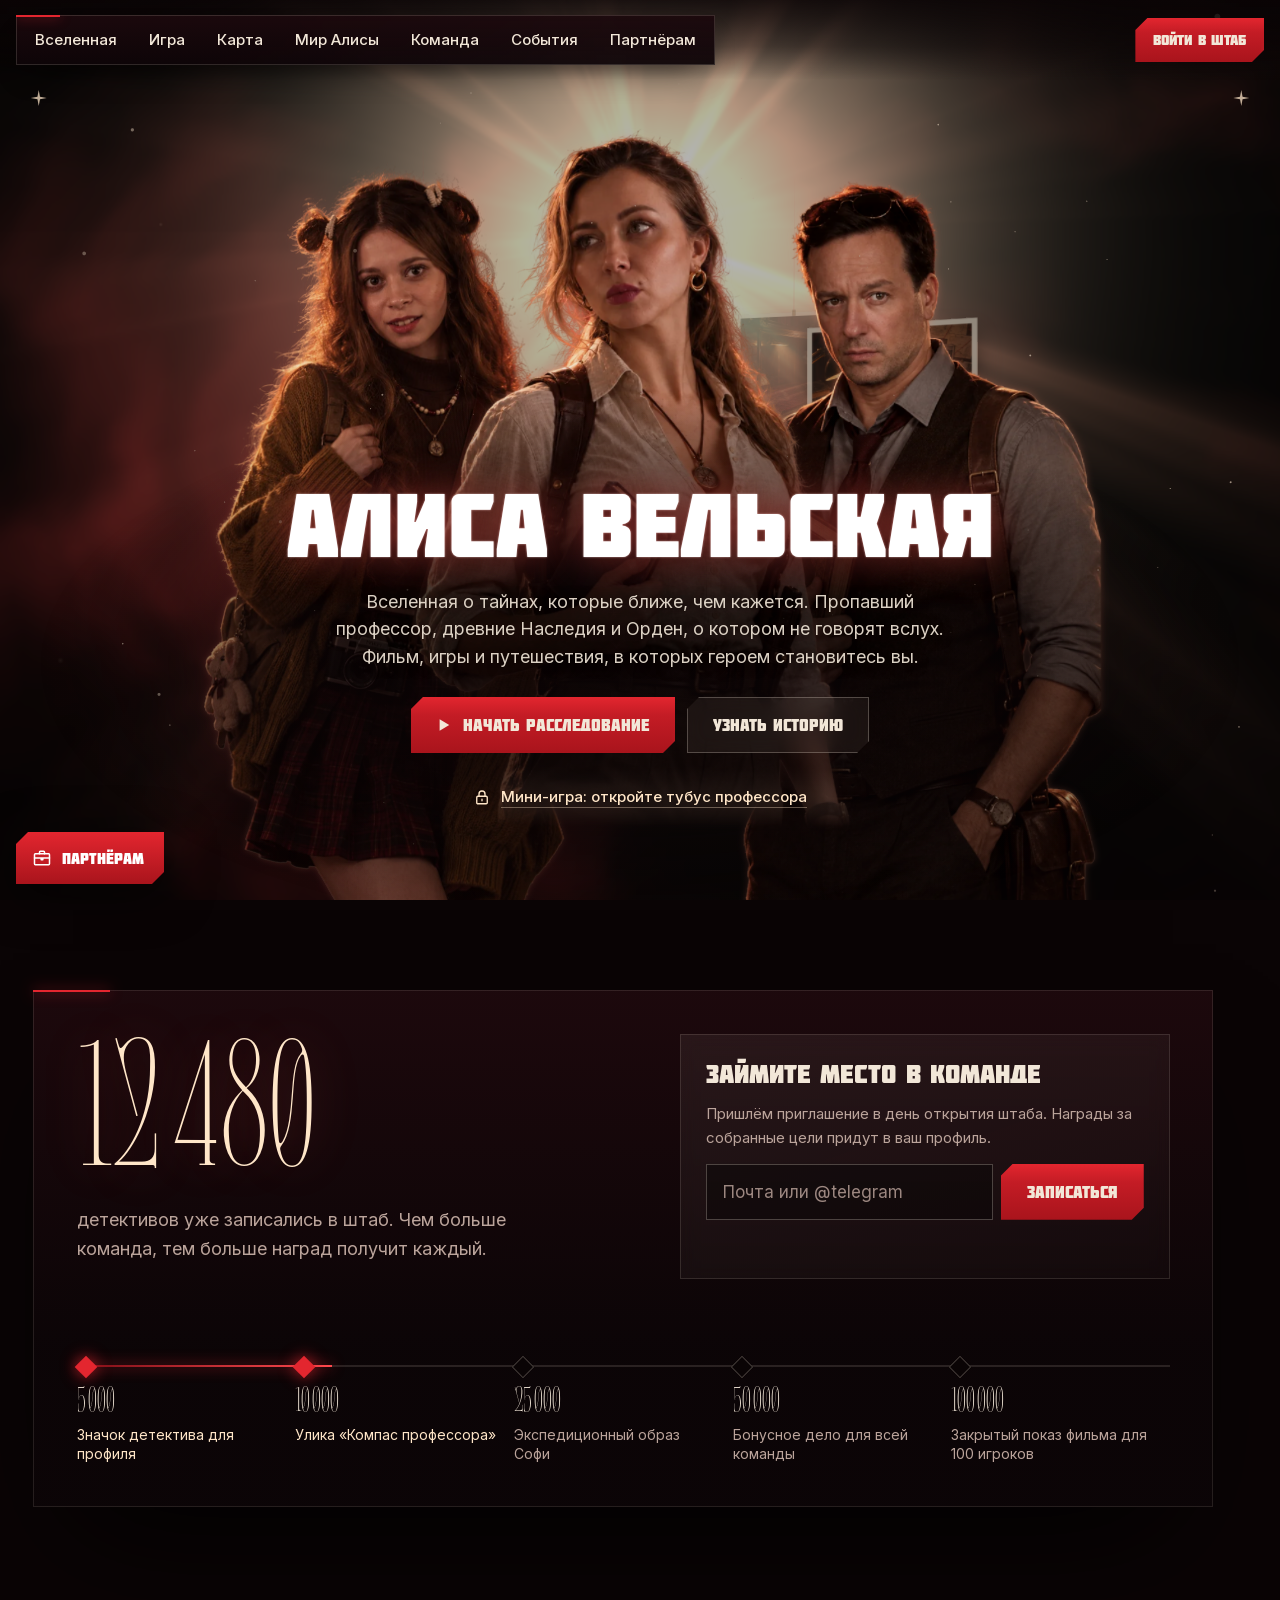
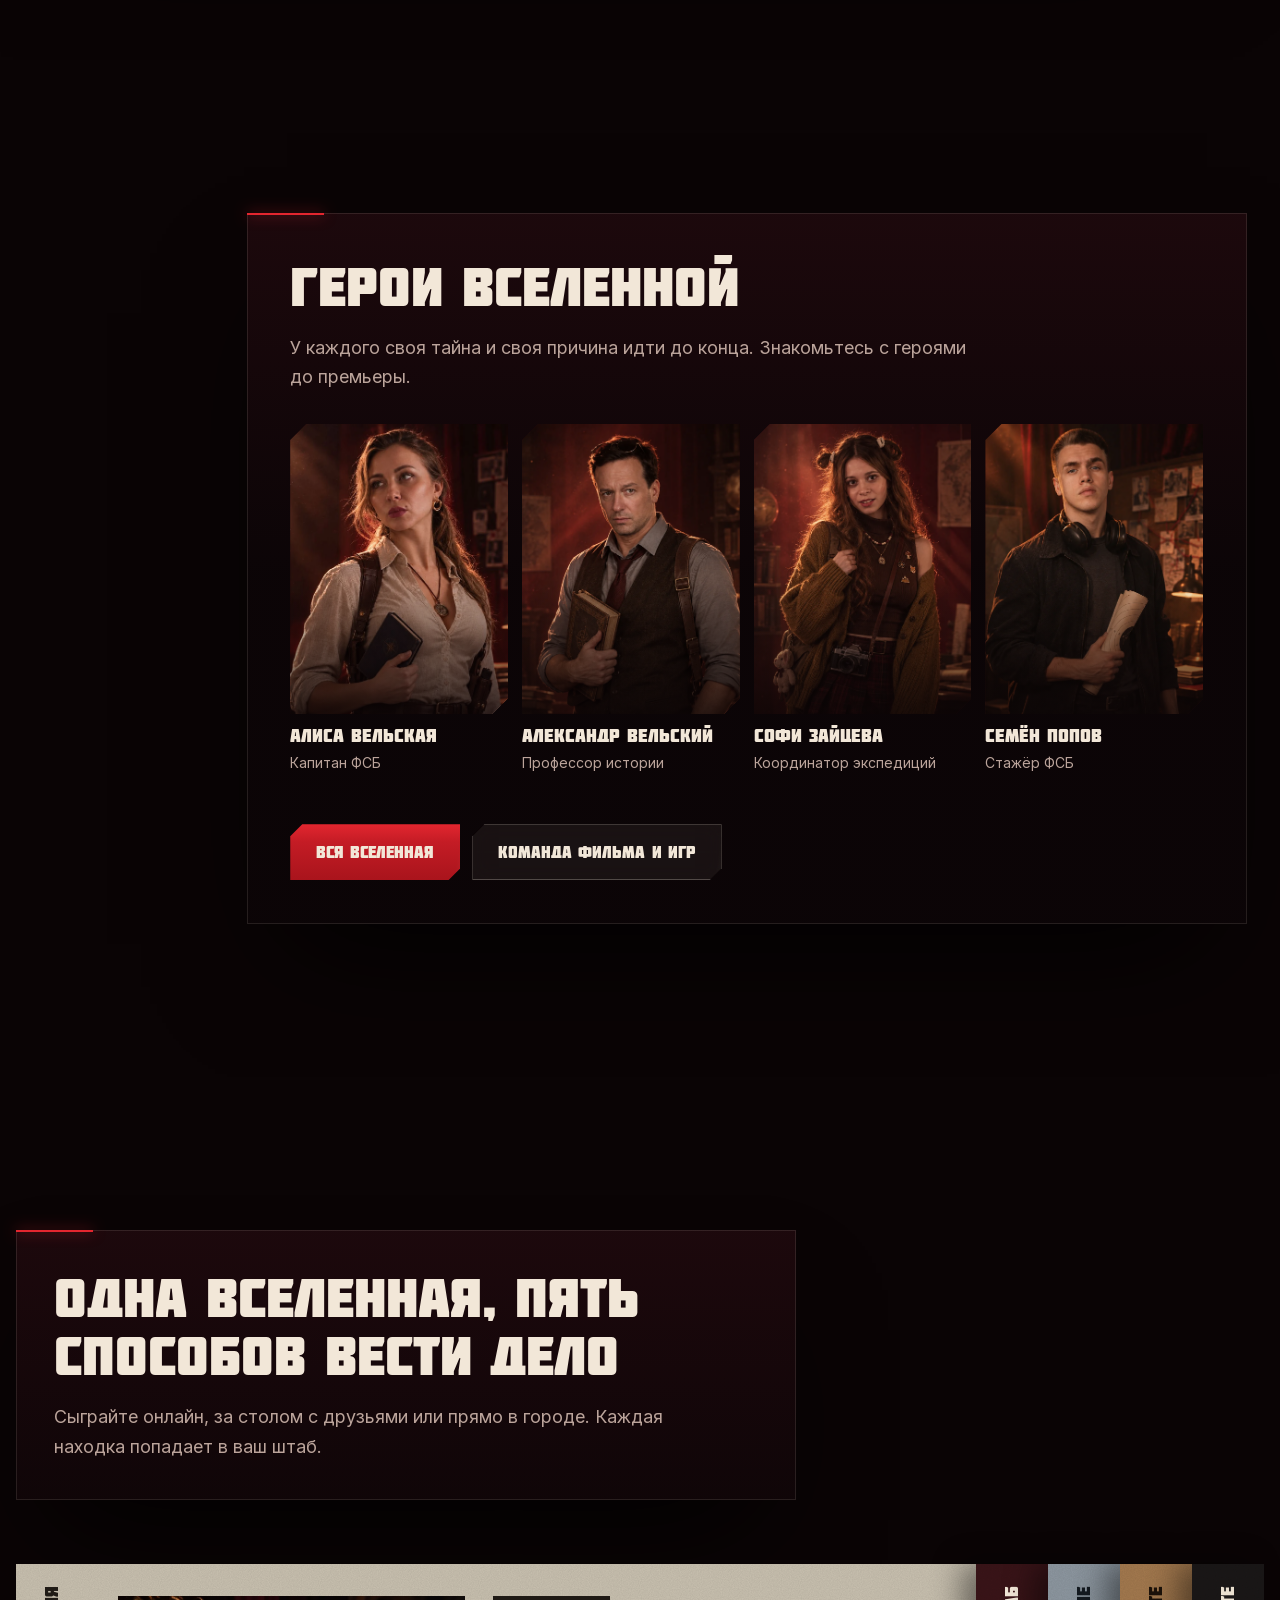
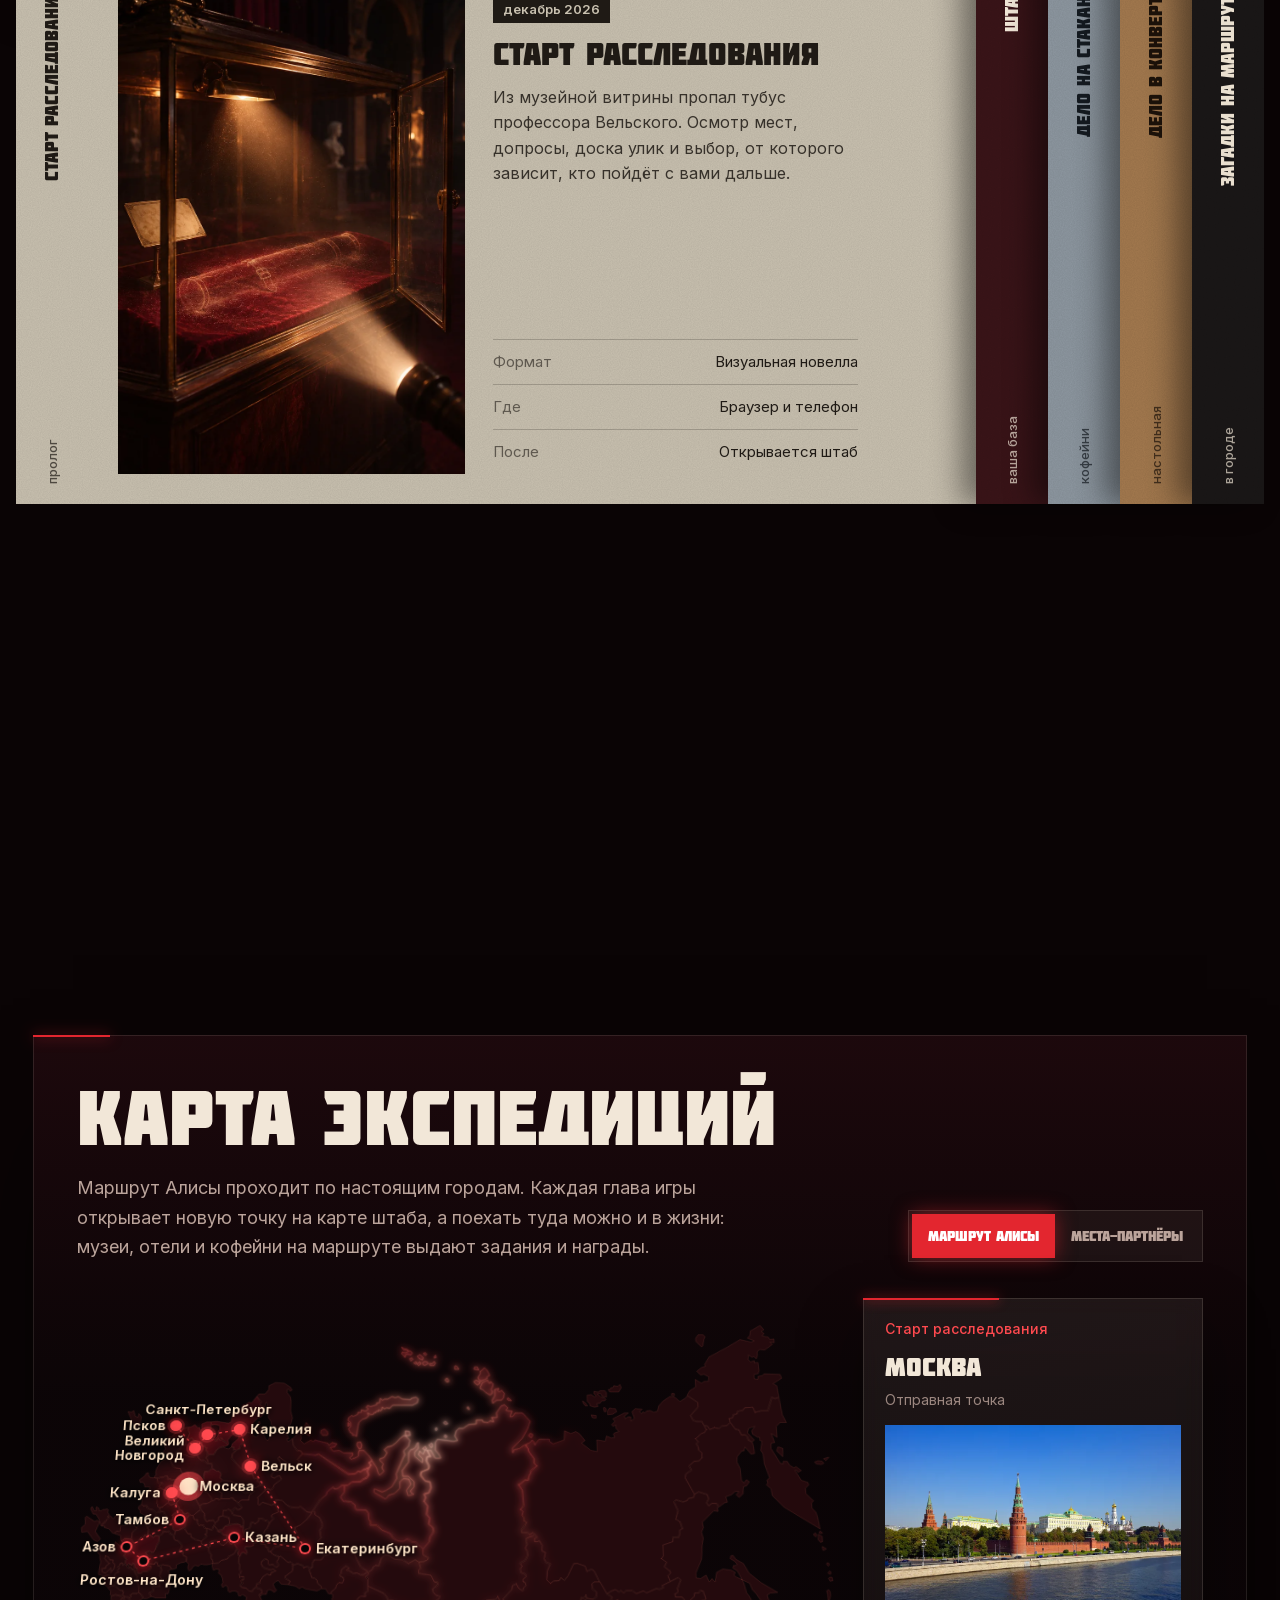
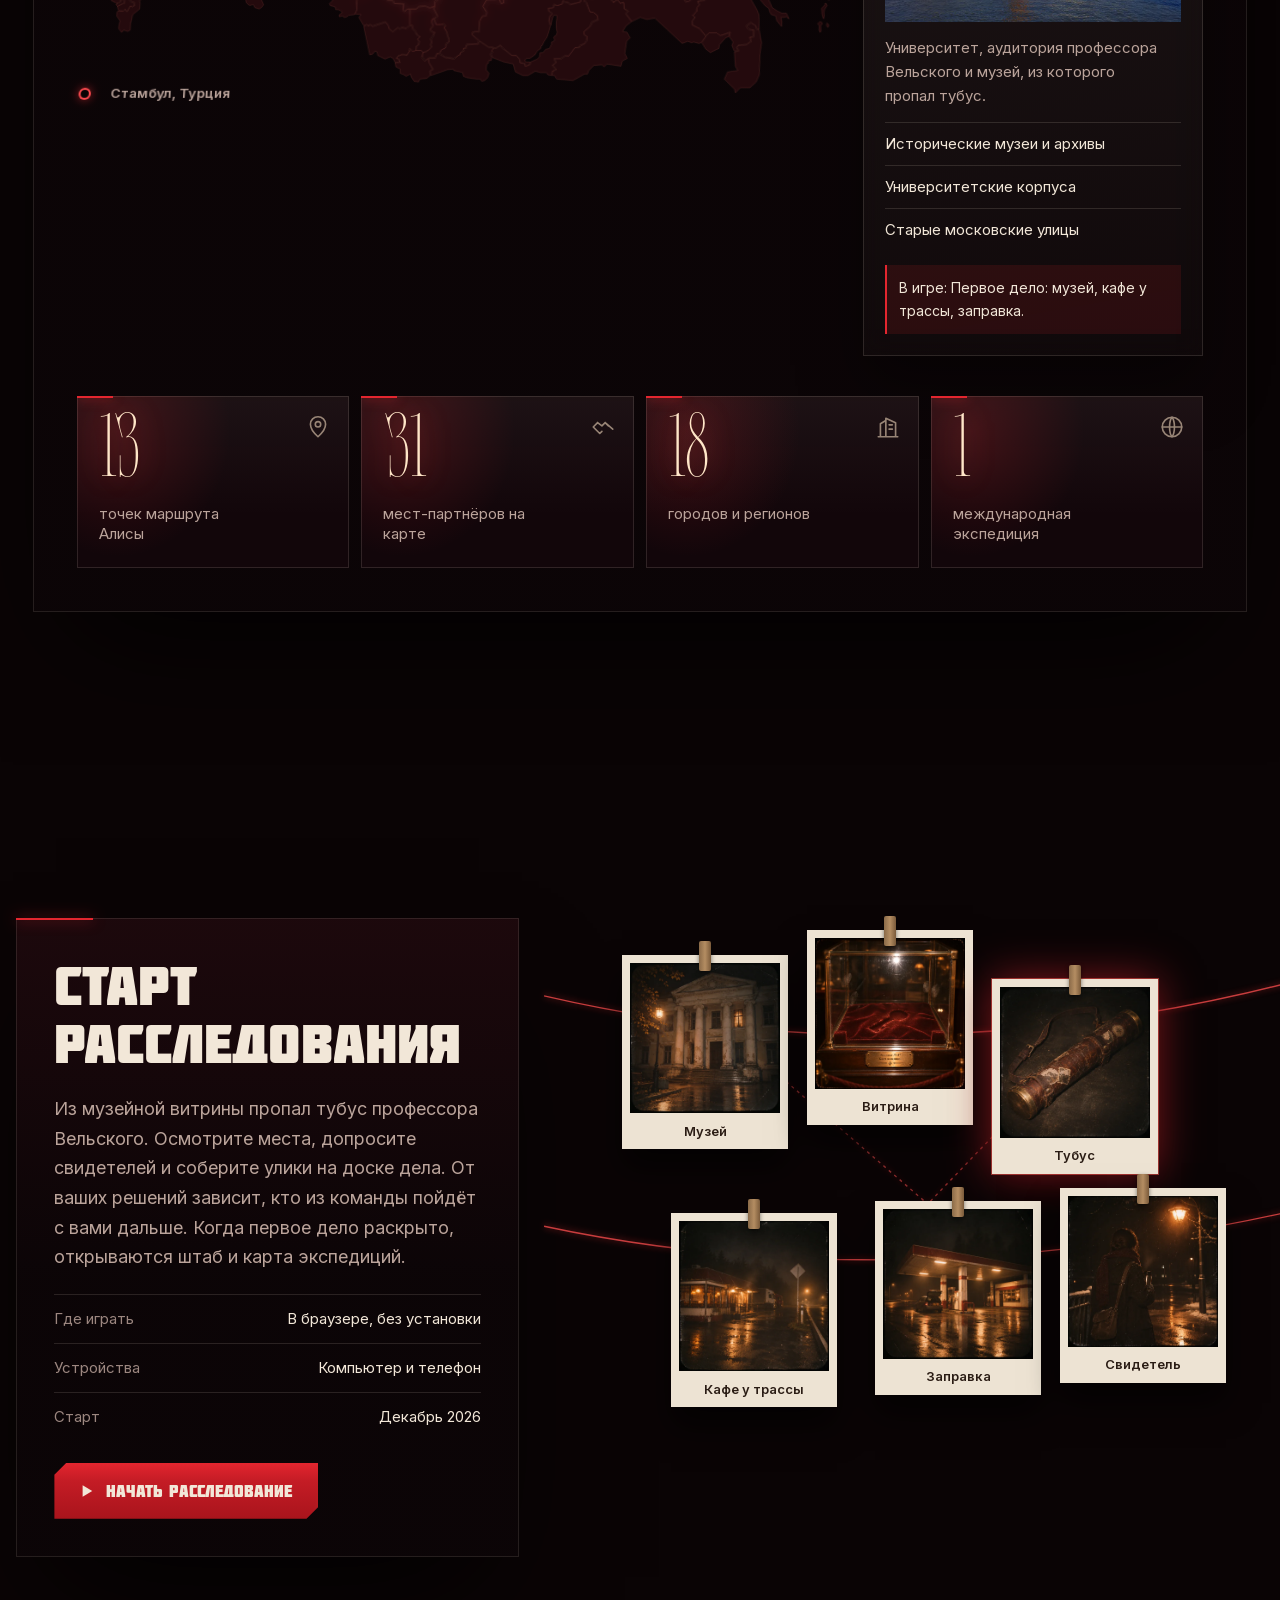
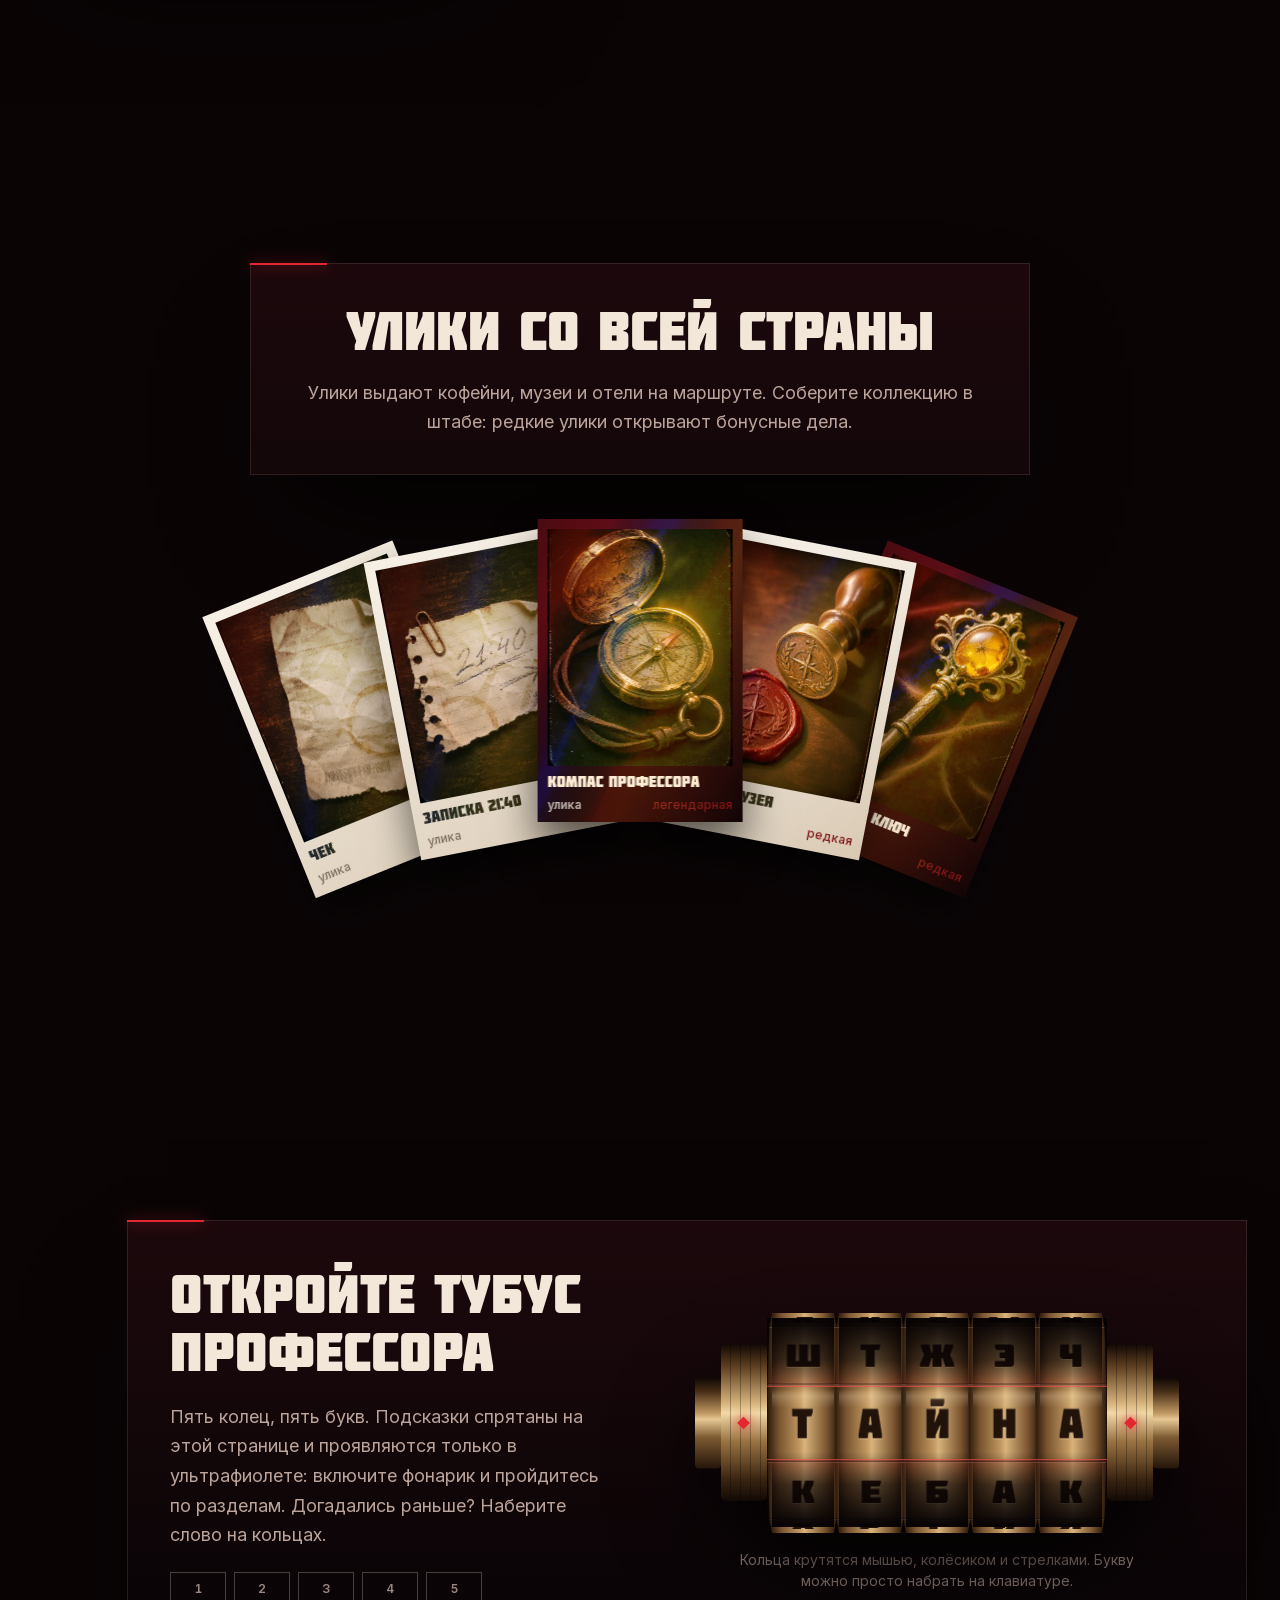
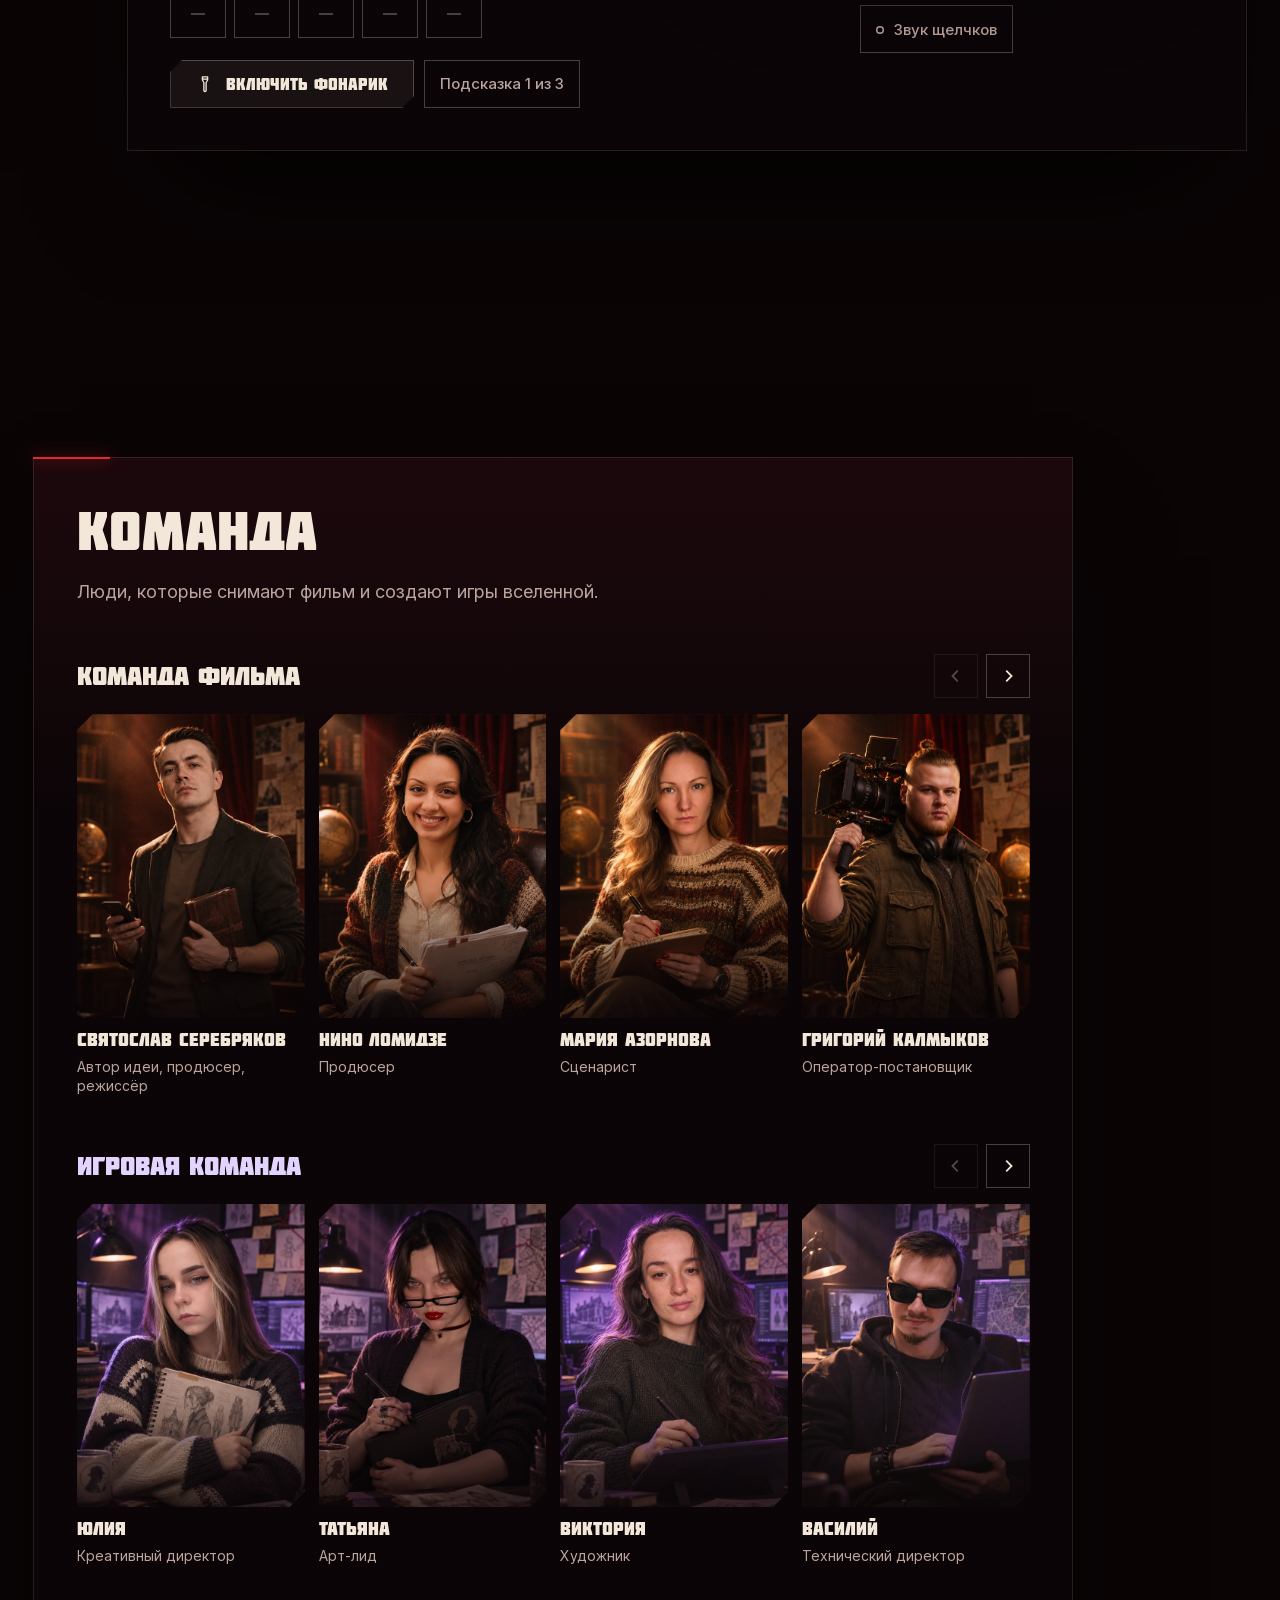
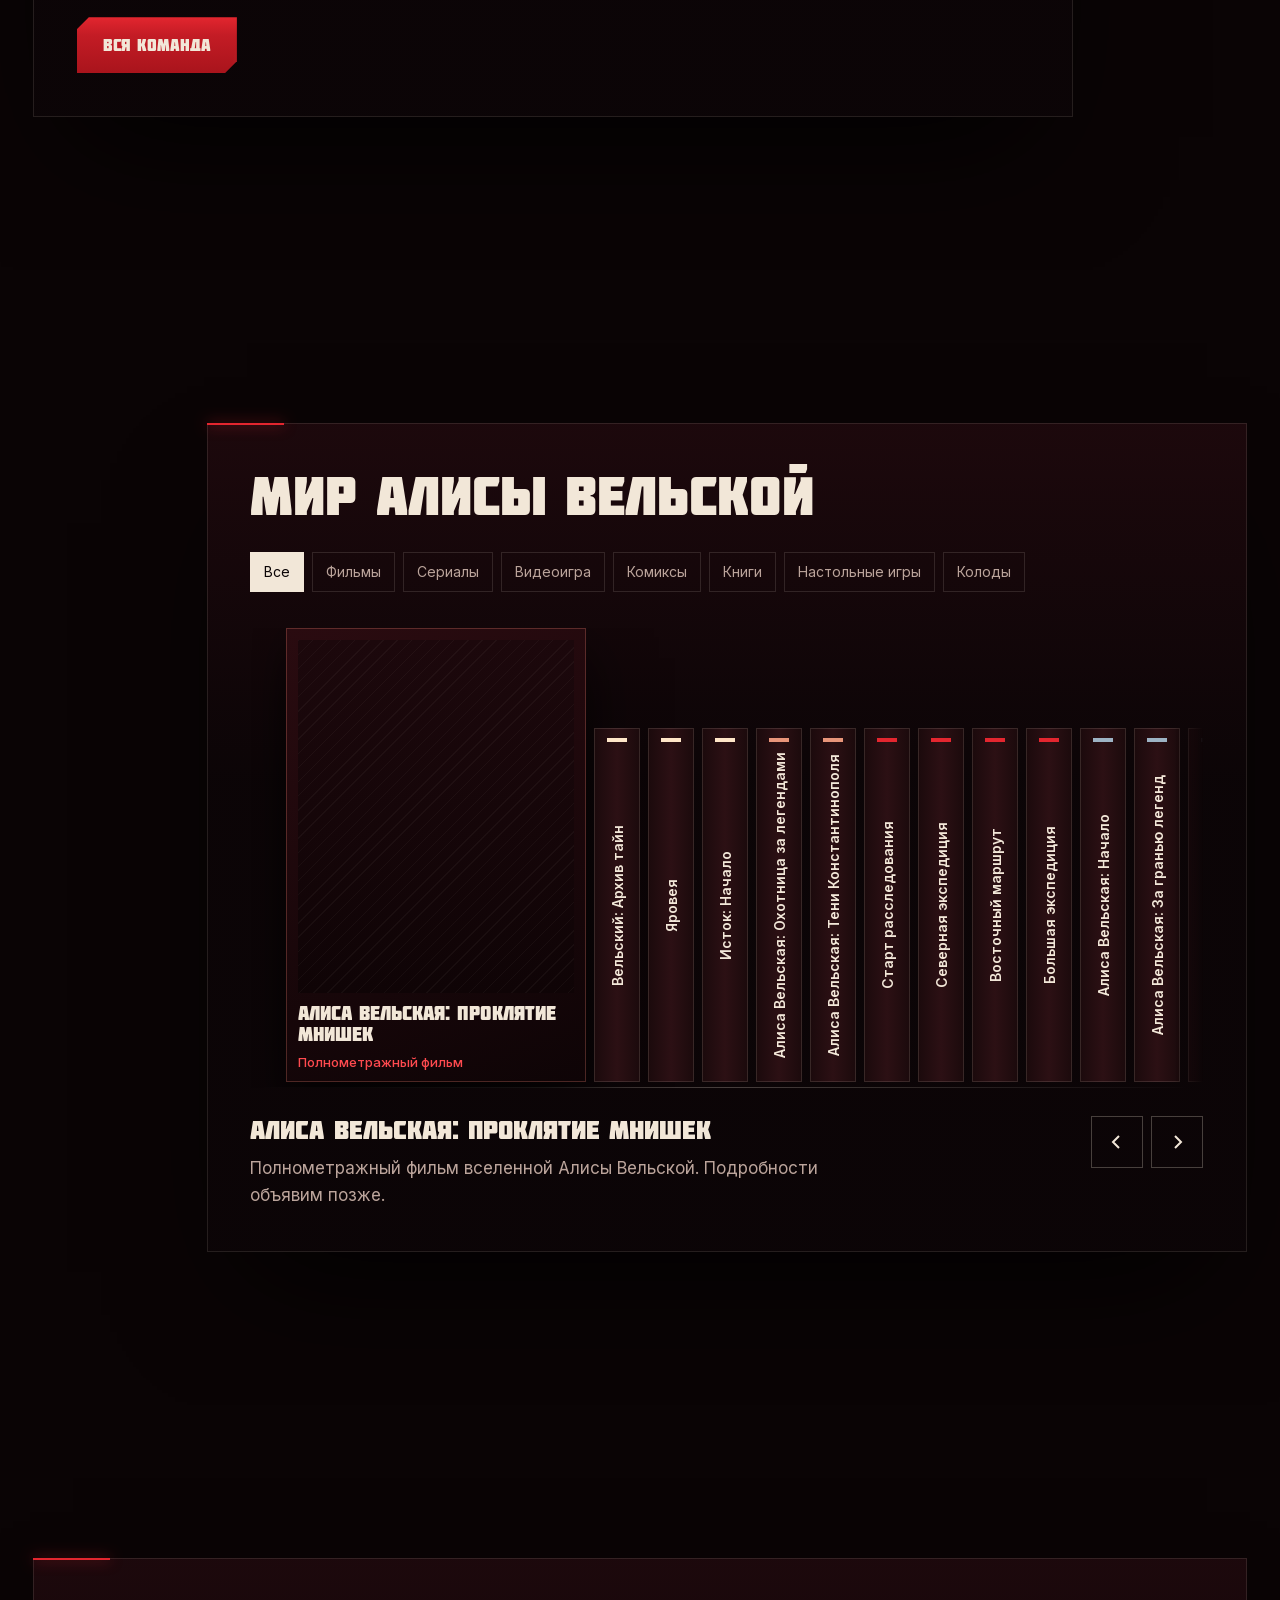
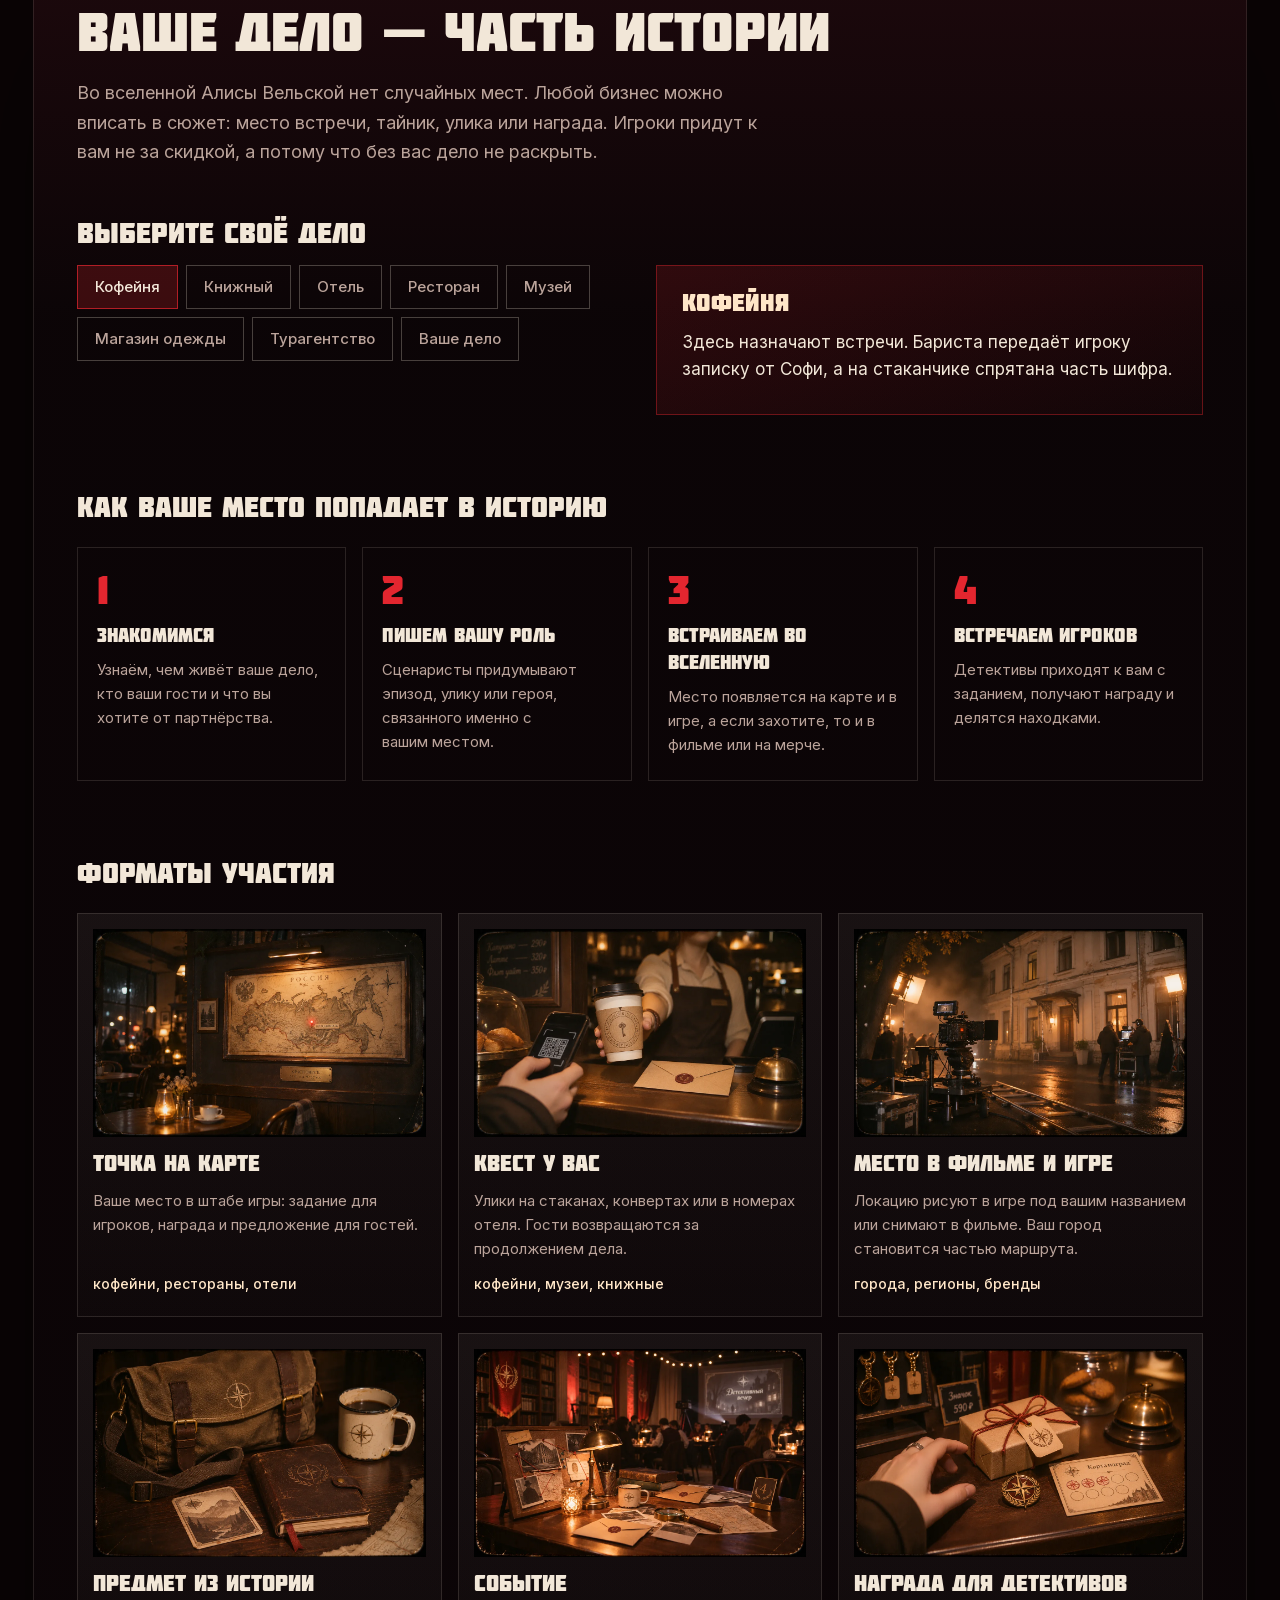
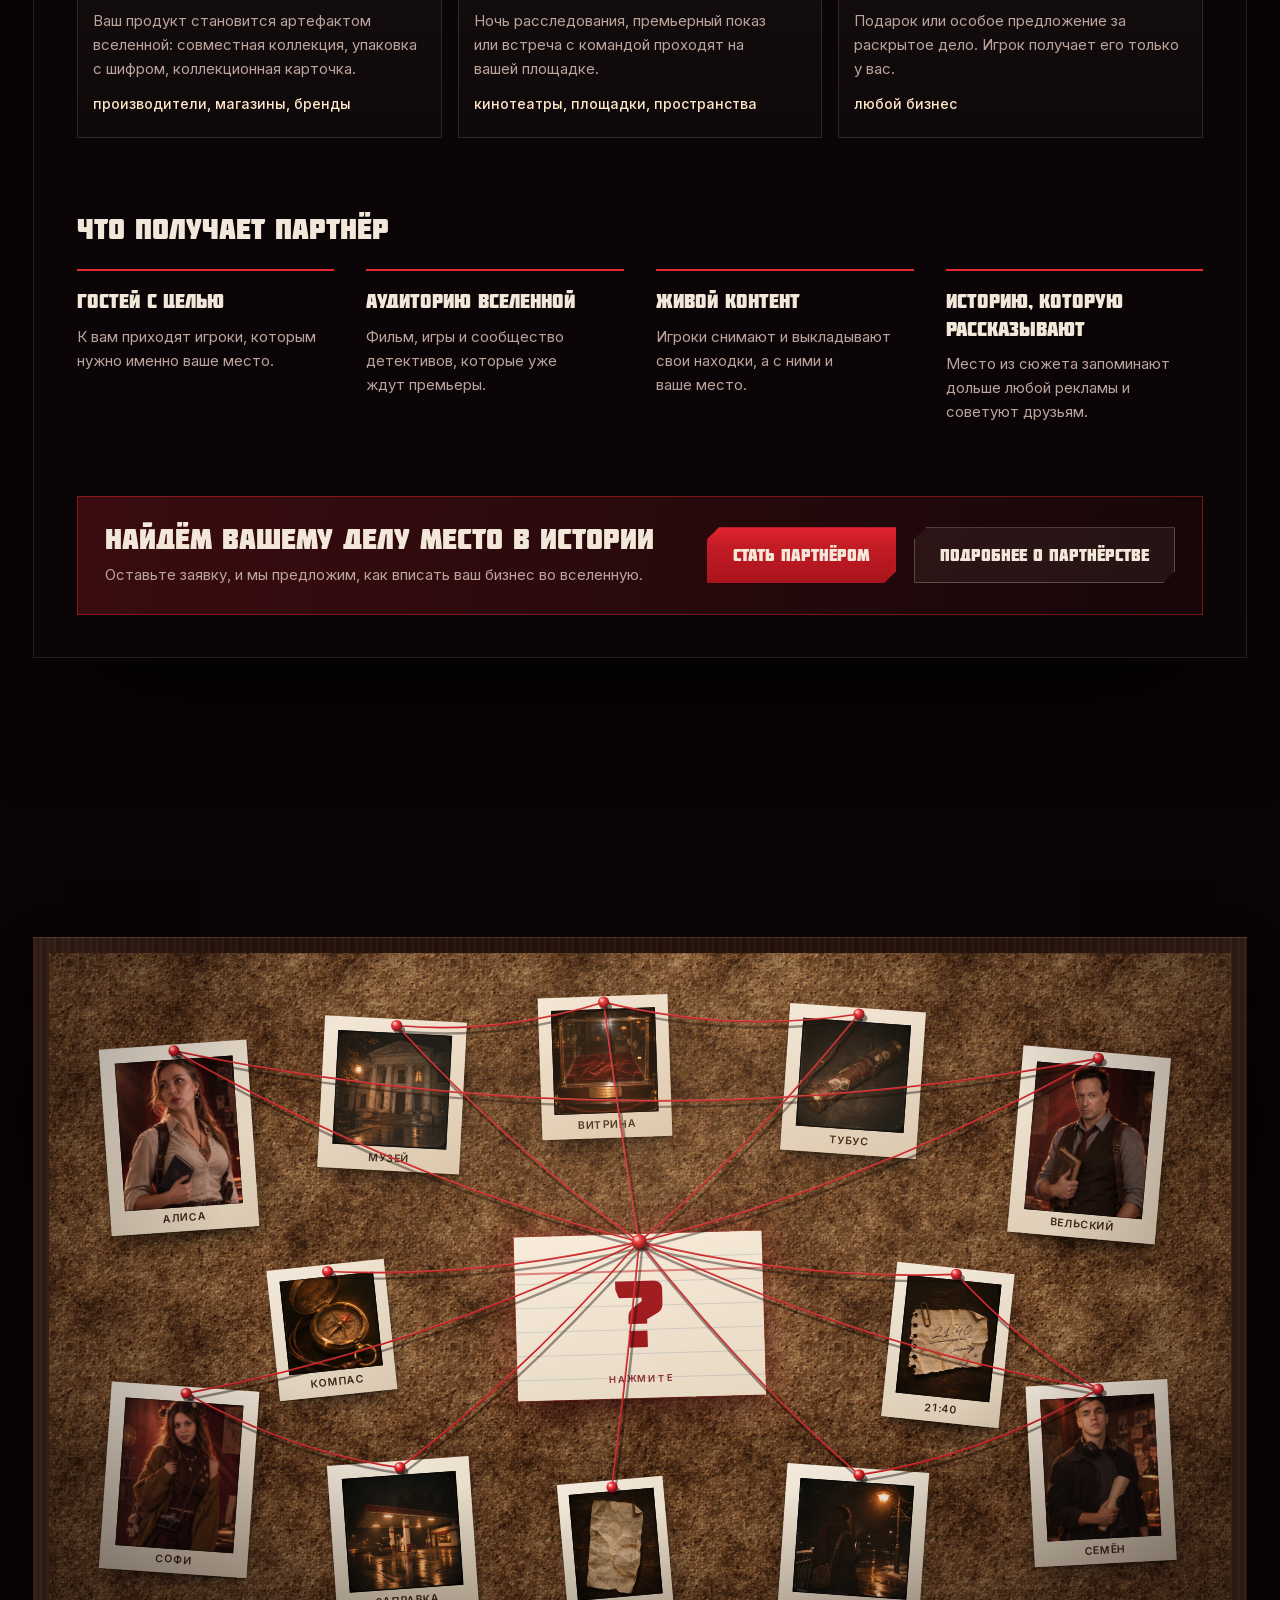
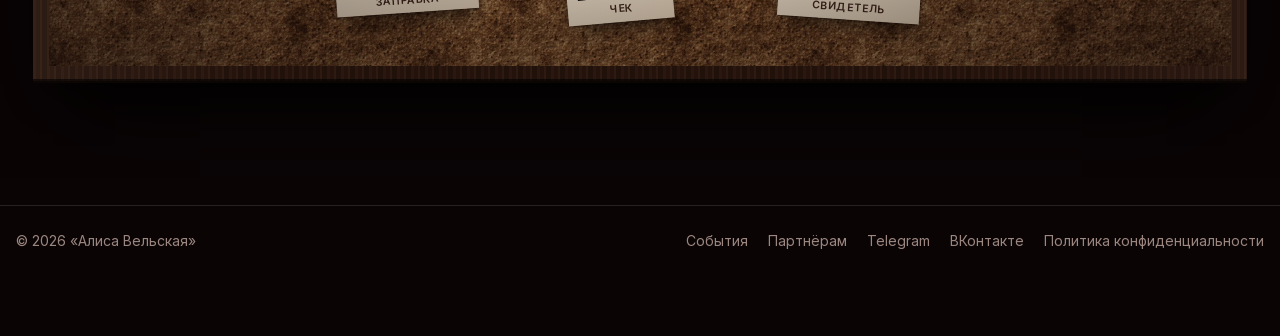
==== commit 90a387d3: "Команда: Татьяна — арт-лид, Василий — технический директор, Олеся убрана Co-Authored-By: Claude Opus" ====
--- a/index.html
+++ b/index.html
@@ -795,7 +795,7 @@
       <h2>Команда</h2>
       <p class="lede">Люди, которые снимают фильм и создают игры вселенной.</p>
     </div>
-    <div class="trow"><div class="trow-h"><h3>Команда фильма</h3><div class="arrows"><button type="button" data-t="tFilm" data-d="-1" aria-label="Листать назад"><svg viewBox="0 0 18 18"><path d="M11 3 5 9l6 6"/></svg></button><button type="button" data-t="tFilm" data-d="1" aria-label="Листать вперёд"><svg viewBox="0 0 18 18"><path d="m7 3 6 6-6 6"/></svg></button></div></div><div class="track" id="tFilm"><article class="person"><div class="ph art real"><img src="img/team/svyat.webp" alt="Святослав Серебряков" loading="lazy"></div><b>Святослав Серебряков</b><small>Автор идеи, продюсер, режиссёр</small></article><article class="person"><div class="ph art real"><img src="img/team/nino.webp" alt="Нино Ломидзе" loading="lazy"></div><b>Нино Ломидзе</b><small>Продюсер</small></article><article class="person"><div class="ph art real"><img src="img/team/maria.webp" alt="Мария Азорнова" loading="lazy"></div><b>Мария Азорнова</b><small>Сценарист</small></article><article class="person"><div class="ph art real"><img src="img/team/grigorii.webp" alt="Григорий Калмыков" loading="lazy"></div><b>Григорий Калмыков</b><small>Оператор-постановщик</small></article><article class="person"><div class="ph art real"><img src="img/team/maksim.webp" alt="Максим Тюрин" loading="lazy"></div><b>Максим Тюрин</b><small>Кастинг-директор</small></article><article class="person"><div class="ph art real"><img src="img/team/kadir.webp" alt="Кадир Хыдыр" loading="lazy"></div><b>Кадир Хыдыр</b><small>Турецкий продюсер, режиссёр</small></article><article class="person"><div class="ph art real"><img src="img/team/nazim.webp" alt="Назим Эрдинч Туран" loading="lazy"></div><b>Назим Эрдинч Туран</b><small>Турецкий креативный продюсер</small></article><article class="person"><div class="ph art real"><img src="img/team/abaris.webp" alt="Абарис Гаура" loading="lazy"></div><b>Абарис Гаура</b><small>Вице-президент Гильдии финансистов</small></article></div></div><div class="trow gr"><div class="trow-h"><h3>Игровая команда</h3><div class="arrows"><button type="button" data-t="tGame" data-d="-1" aria-label="Листать назад"><svg viewBox="0 0 18 18"><path d="M11 3 5 9l6 6"/></svg></button><button type="button" data-t="tGame" data-d="1" aria-label="Листать вперёд"><svg viewBox="0 0 18 18"><path d="m7 3 6 6-6 6"/></svg></button></div></div><div class="track" id="tGame"><article class="person"><div class="ph art real"><img src="img/team/yulia.webp" alt="Юлия" loading="lazy"></div><b>Юлия</b><small>Креативный директор</small></article><article class="person"><div class="ph art real"><img src="img/team/tanya.webp" alt="Татьяна" loading="lazy"></div><b>Татьяна</b><small>Ведущий художник</small></article><article class="person"><div class="ph art real"><img src="img/team/viktoria.webp" alt="Виктория" loading="lazy"></div><b>Виктория</b><small>Художник</small></article><article class="person"><div class="ph art real"><img src="img/team/vasiliy.webp" alt="Василий" loading="lazy"></div><b>Василий</b><small>Старший разработчик</small></article><article class="person"><div class="ph art real"><img src="img/team/andrey.webp" alt="Андрей" loading="lazy"></div><b>Андрей</b><small>Сценарист</small></article><article class="person"><div class="ph art real"><img src="img/team/lesya.webp" alt="Олеся" loading="lazy"></div><b>Олеся</b><small>Реклама</small></article><article class="person"><div class="ph art real"><img src="img/team/jenya.webp" alt="Евгения" loading="lazy"></div><b>Евгения</b><small>Дизайнер</small></article><article class="person"><div class="ph sil gr"><img src="img/team/sil_man.webp" alt="" loading="lazy"></div><b>Данила</b><small>Геймдизайнер</small></article></div></div>
+    <div class="trow"><div class="trow-h"><h3>Команда фильма</h3><div class="arrows"><button type="button" data-t="tFilm" data-d="-1" aria-label="Листать назад"><svg viewBox="0 0 18 18"><path d="M11 3 5 9l6 6"/></svg></button><button type="button" data-t="tFilm" data-d="1" aria-label="Листать вперёд"><svg viewBox="0 0 18 18"><path d="m7 3 6 6-6 6"/></svg></button></div></div><div class="track" id="tFilm"><article class="person"><div class="ph art real"><img src="img/team/svyat.webp" alt="Святослав Серебряков" loading="lazy"></div><b>Святослав Серебряков</b><small>Автор идеи, продюсер, режиссёр</small></article><article class="person"><div class="ph art real"><img src="img/team/nino.webp" alt="Нино Ломидзе" loading="lazy"></div><b>Нино Ломидзе</b><small>Продюсер</small></article><article class="person"><div class="ph art real"><img src="img/team/maria.webp" alt="Мария Азорнова" loading="lazy"></div><b>Мария Азорнова</b><small>Сценарист</small></article><article class="person"><div class="ph art real"><img src="img/team/grigorii.webp" alt="Григорий Калмыков" loading="lazy"></div><b>Григорий Калмыков</b><small>Оператор-постановщик</small></article><article class="person"><div class="ph art real"><img src="img/team/maksim.webp" alt="Максим Тюрин" loading="lazy"></div><b>Максим Тюрин</b><small>Кастинг-директор</small></article><article class="person"><div class="ph art real"><img src="img/team/kadir.webp" alt="Кадир Хыдыр" loading="lazy"></div><b>Кадир Хыдыр</b><small>Турецкий продюсер, режиссёр</small></article><article class="person"><div class="ph art real"><img src="img/team/nazim.webp" alt="Назим Эрдинч Туран" loading="lazy"></div><b>Назим Эрдинч Туран</b><small>Турецкий креативный продюсер</small></article><article class="person"><div class="ph art real"><img src="img/team/abaris.webp" alt="Абарис Гаура" loading="lazy"></div><b>Абарис Гаура</b><small>Вице-президент Гильдии финансистов</small></article></div></div><div class="trow gr"><div class="trow-h"><h3>Игровая команда</h3><div class="arrows"><button type="button" data-t="tGame" data-d="-1" aria-label="Листать назад"><svg viewBox="0 0 18 18"><path d="M11 3 5 9l6 6"/></svg></button><button type="button" data-t="tGame" data-d="1" aria-label="Листать вперёд"><svg viewBox="0 0 18 18"><path d="m7 3 6 6-6 6"/></svg></button></div></div><div class="track" id="tGame"><article class="person"><div class="ph art real"><img src="img/team/yulia.webp" alt="Юлия" loading="lazy"></div><b>Юлия</b><small>Креативный директор</small></article><article class="person"><div class="ph art real"><img src="img/team/tanya.webp" alt="Татьяна" loading="lazy"></div><b>Татьяна</b><small>Арт-лид</small></article><article class="person"><div class="ph art real"><img src="img/team/viktoria.webp" alt="Виктория" loading="lazy"></div><b>Виктория</b><small>Художник</small></article><article class="person"><div class="ph art real"><img src="img/team/vasiliy.webp" alt="Василий" loading="lazy"></div><b>Василий</b><small>Технический директор</small></article><article class="person"><div class="ph art real"><img src="img/team/andrey.webp" alt="Андрей" loading="lazy"></div><b>Андрей</b><small>Сценарист</small></article><article class="person"><div class="ph art real"><img src="img/team/jenya.webp" alt="Евгения" loading="lazy"></div><b>Евгения</b><small>Дизайнер</small></article><article class="person"><div class="ph sil gr"><img src="img/team/sil_man.webp" alt="" loading="lazy"></div><b>Данила</b><small>Геймдизайнер</small></article></div></div>
     <div style="display:flex;gap:12px;flex-wrap:wrap;margin-top:32px"><a class="btn" href="team.html">Вся команда</a></div>
   </div>
 </section>
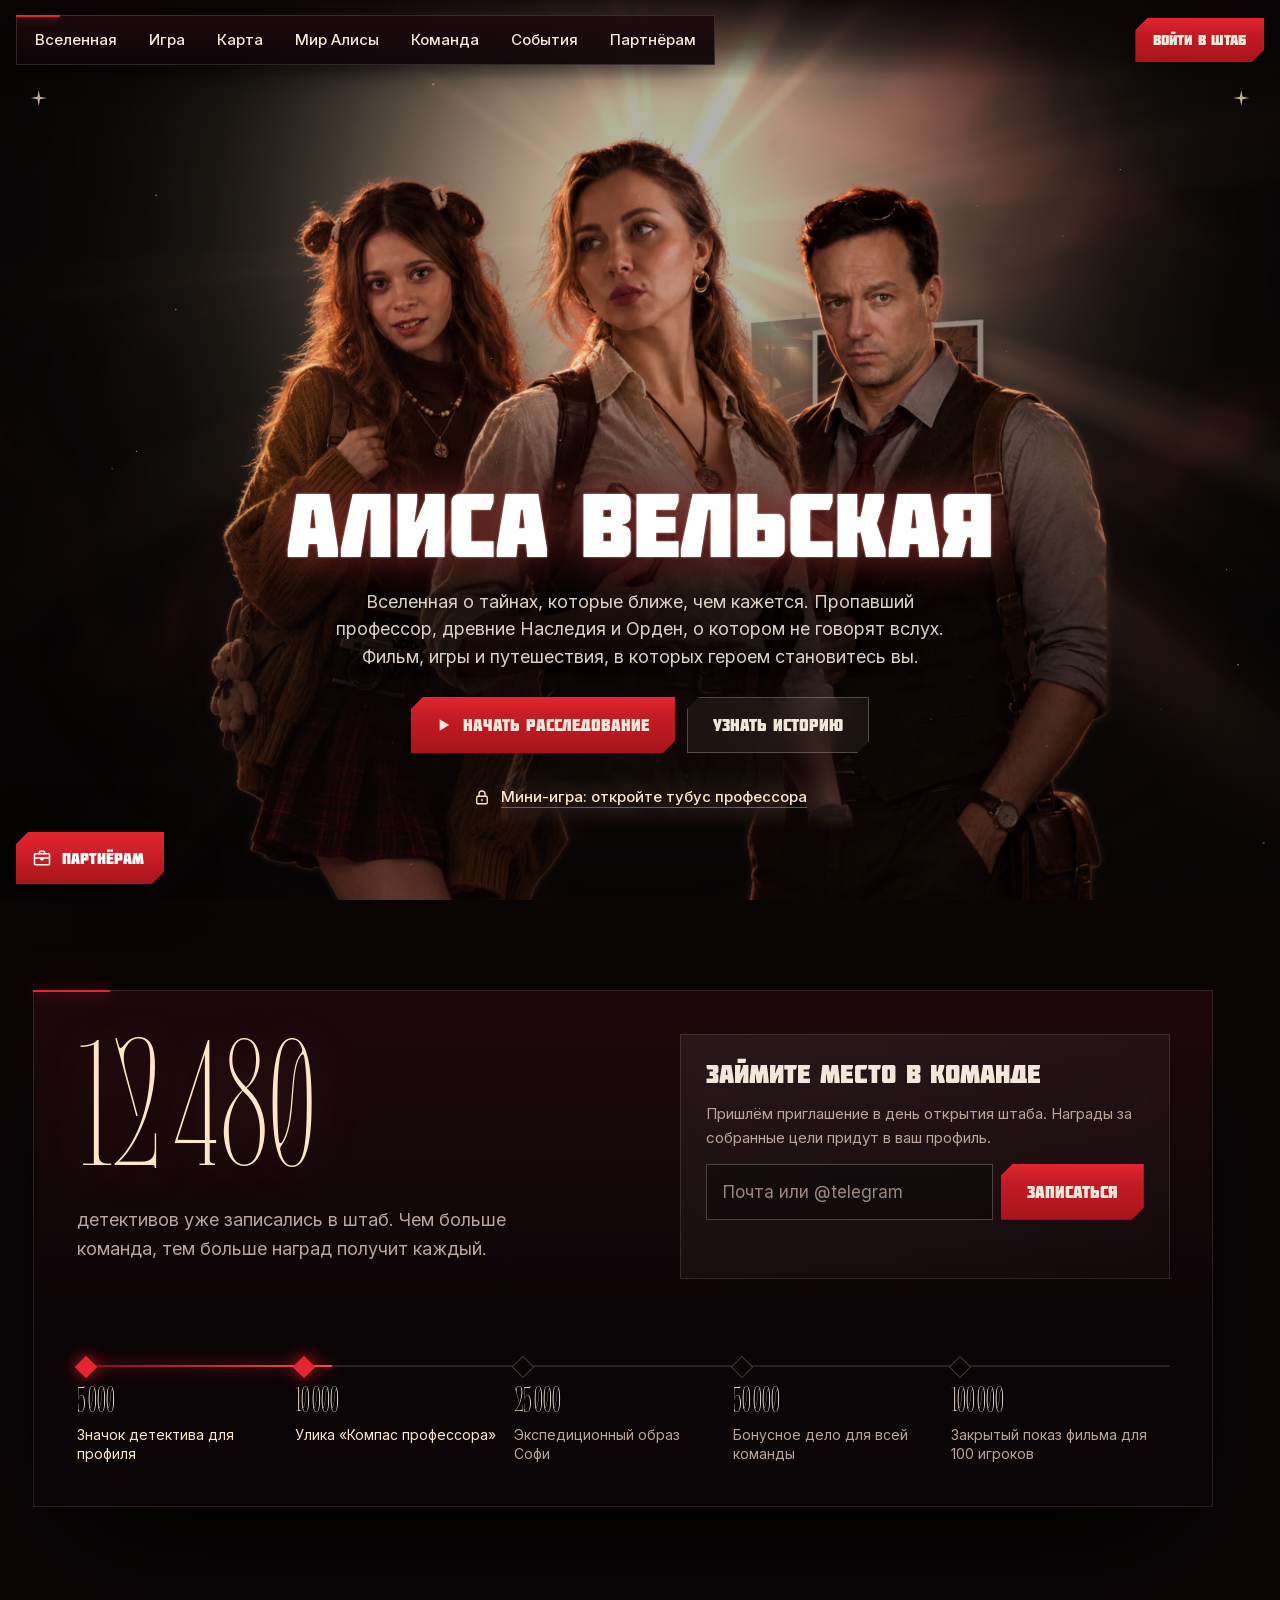
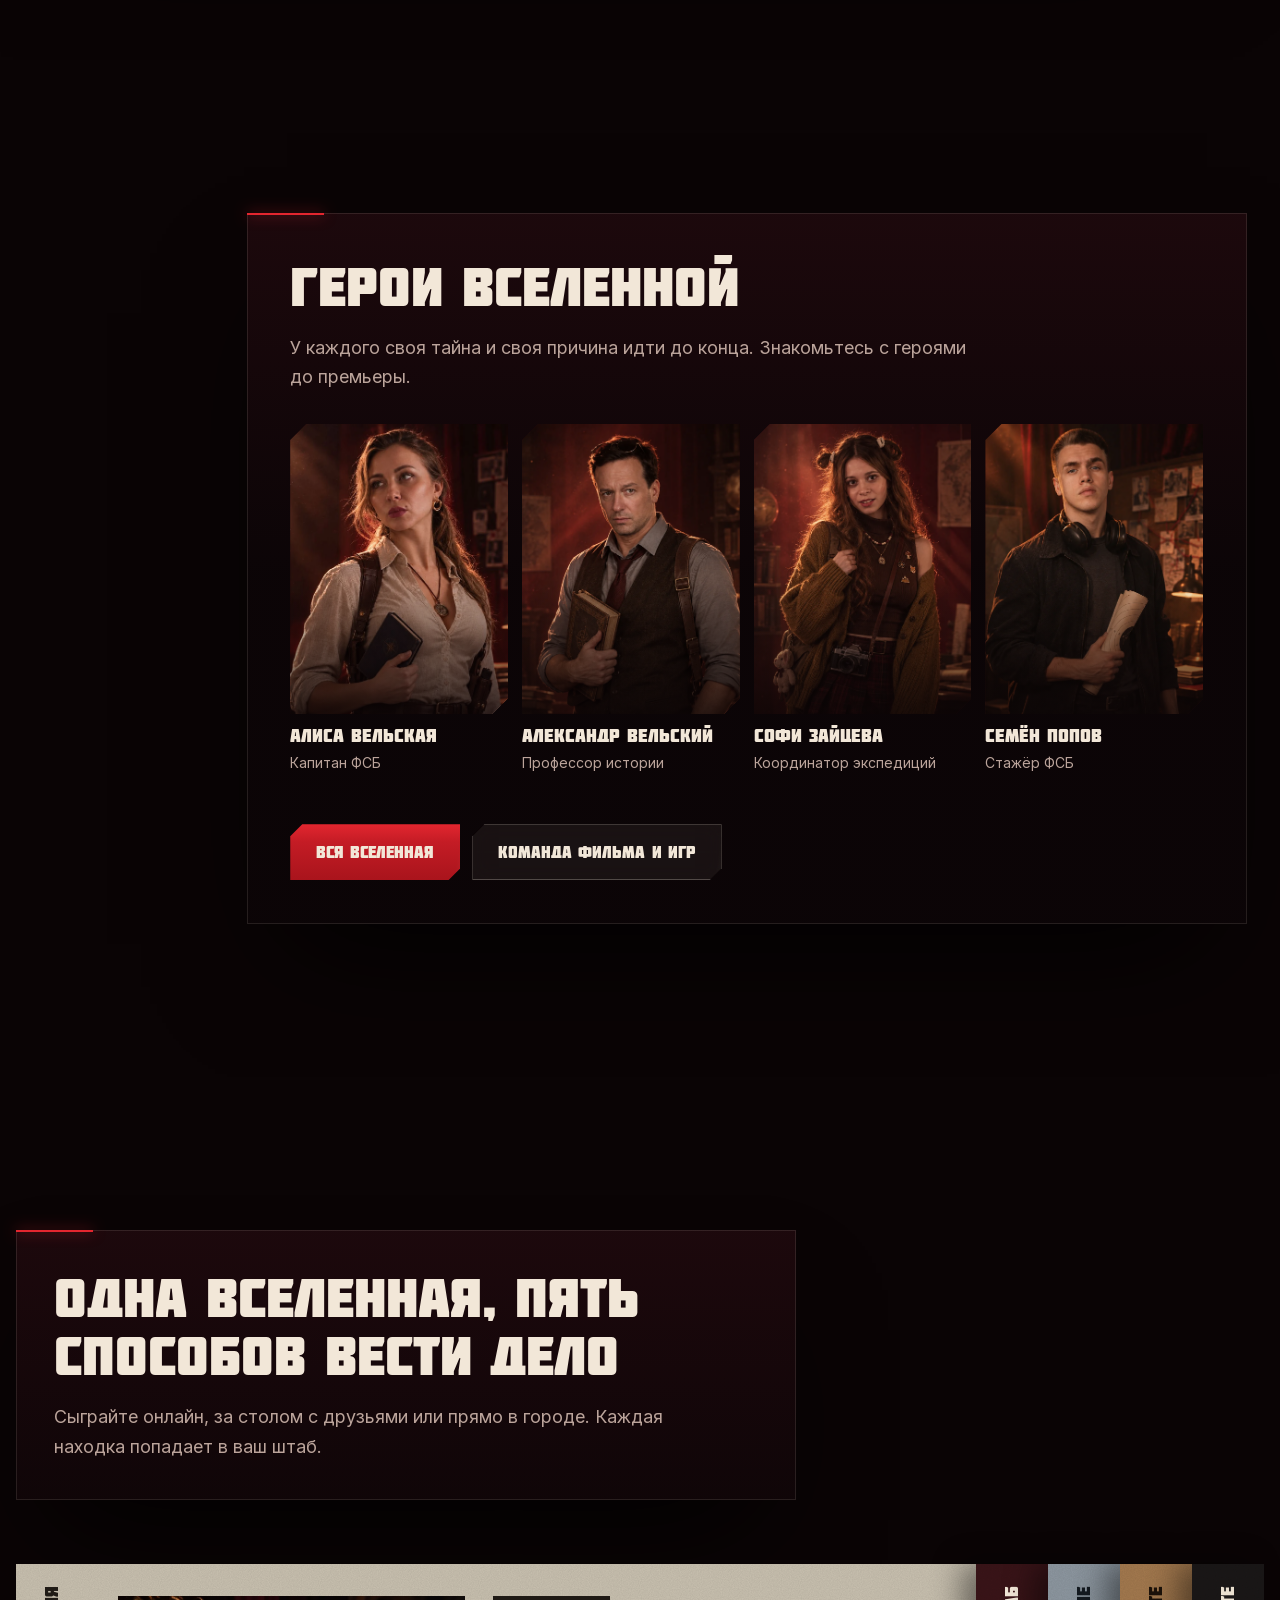
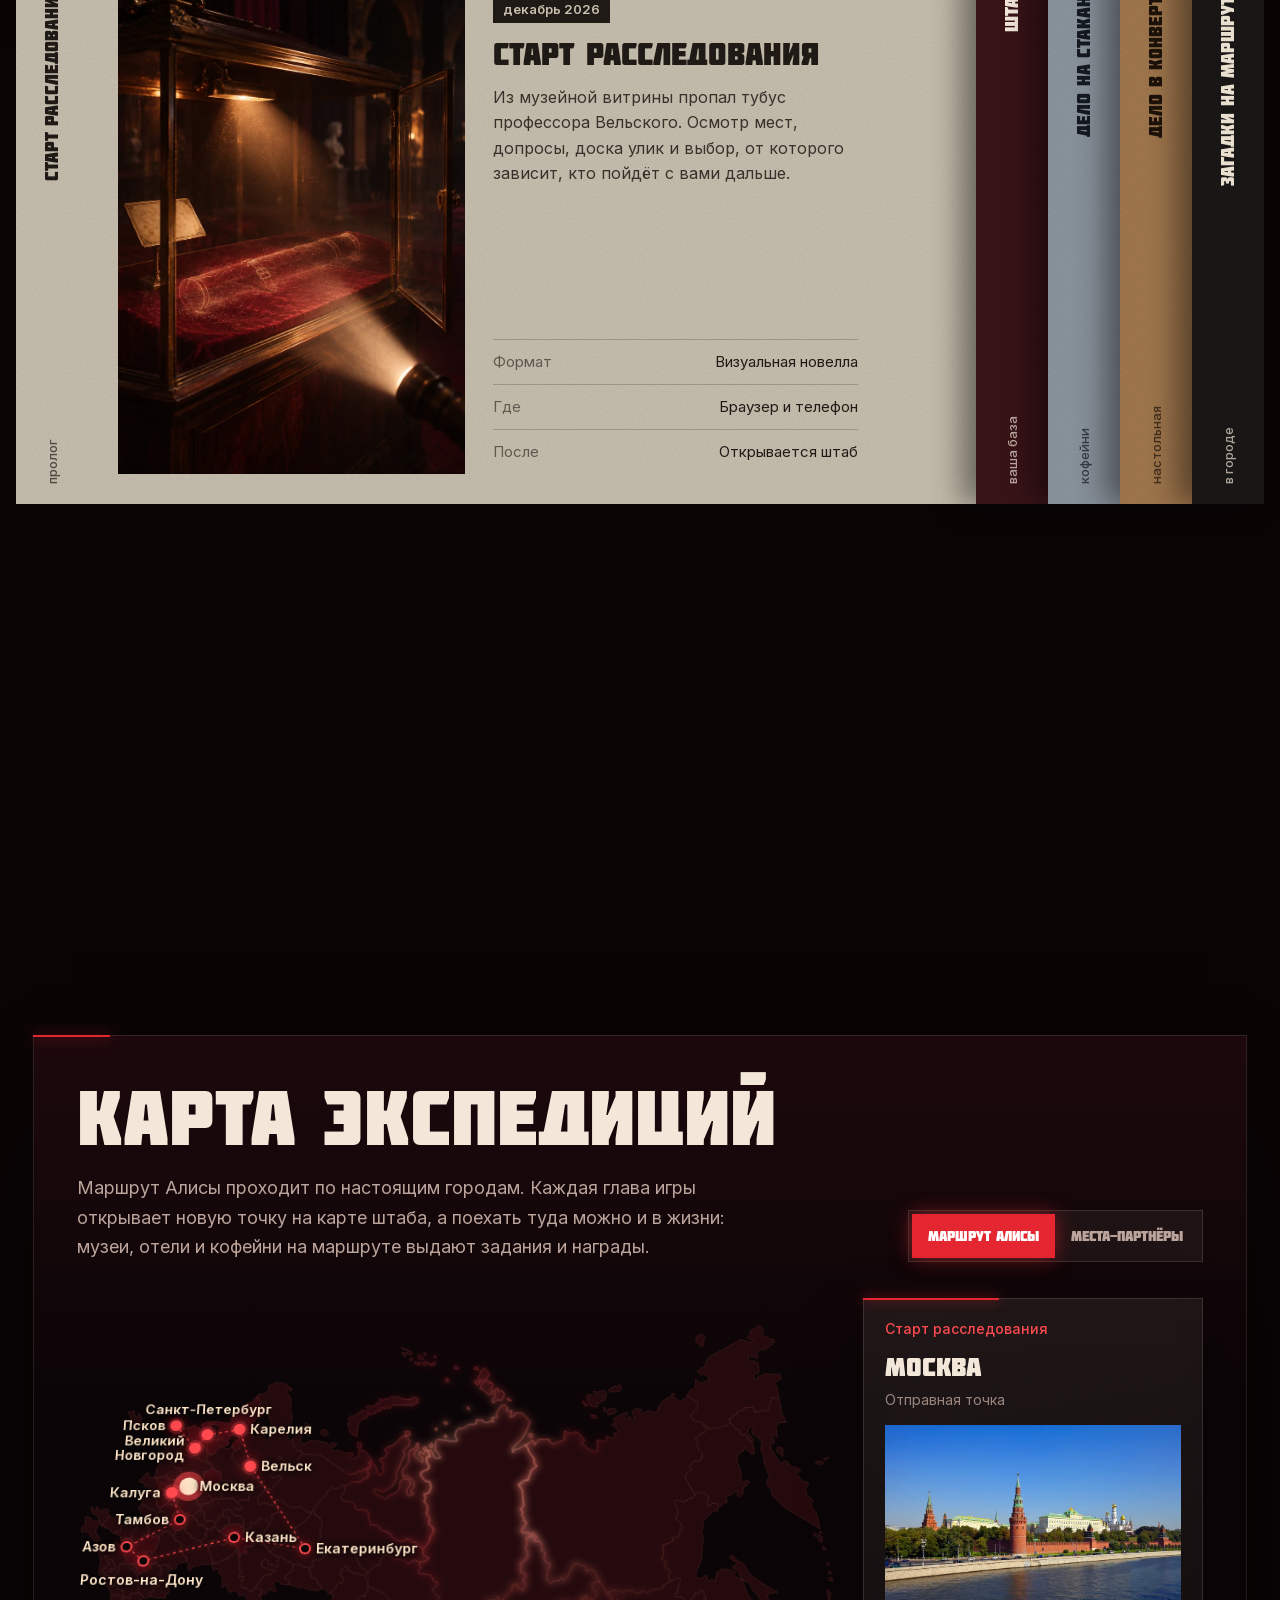
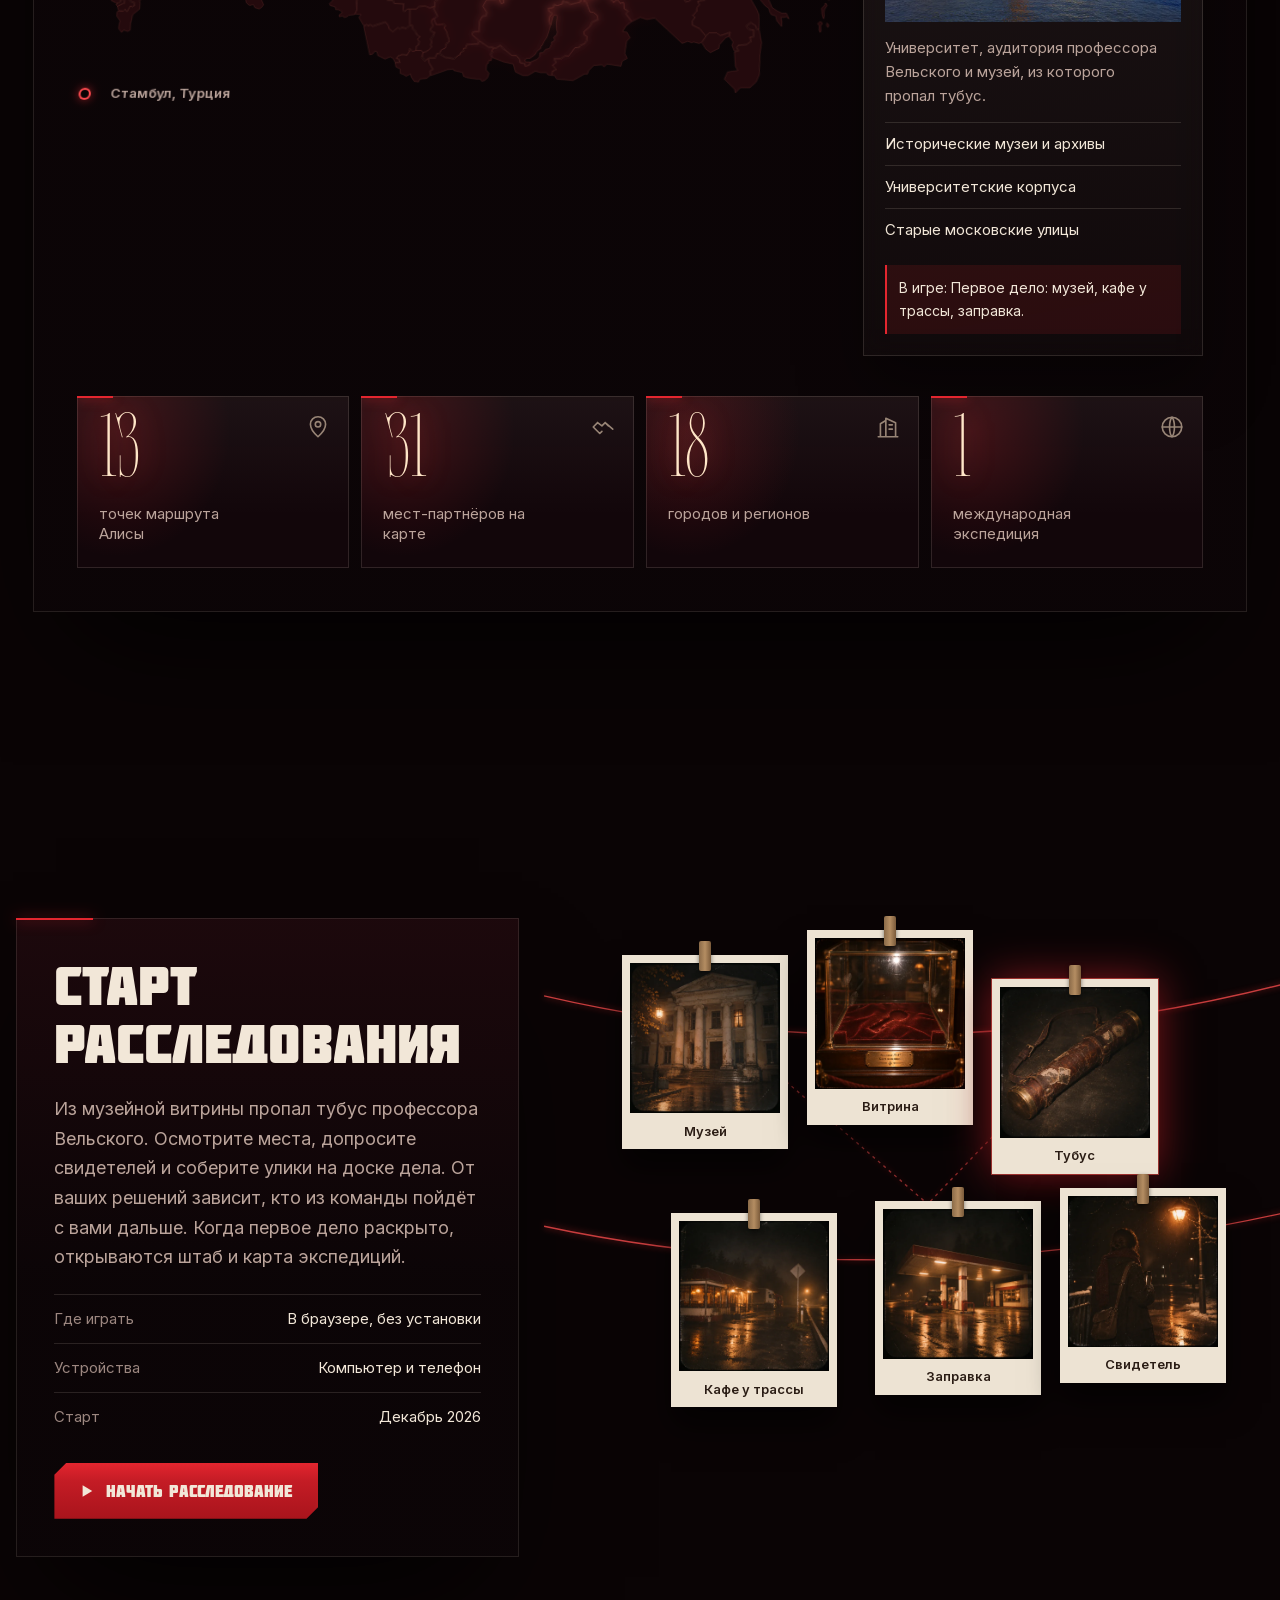
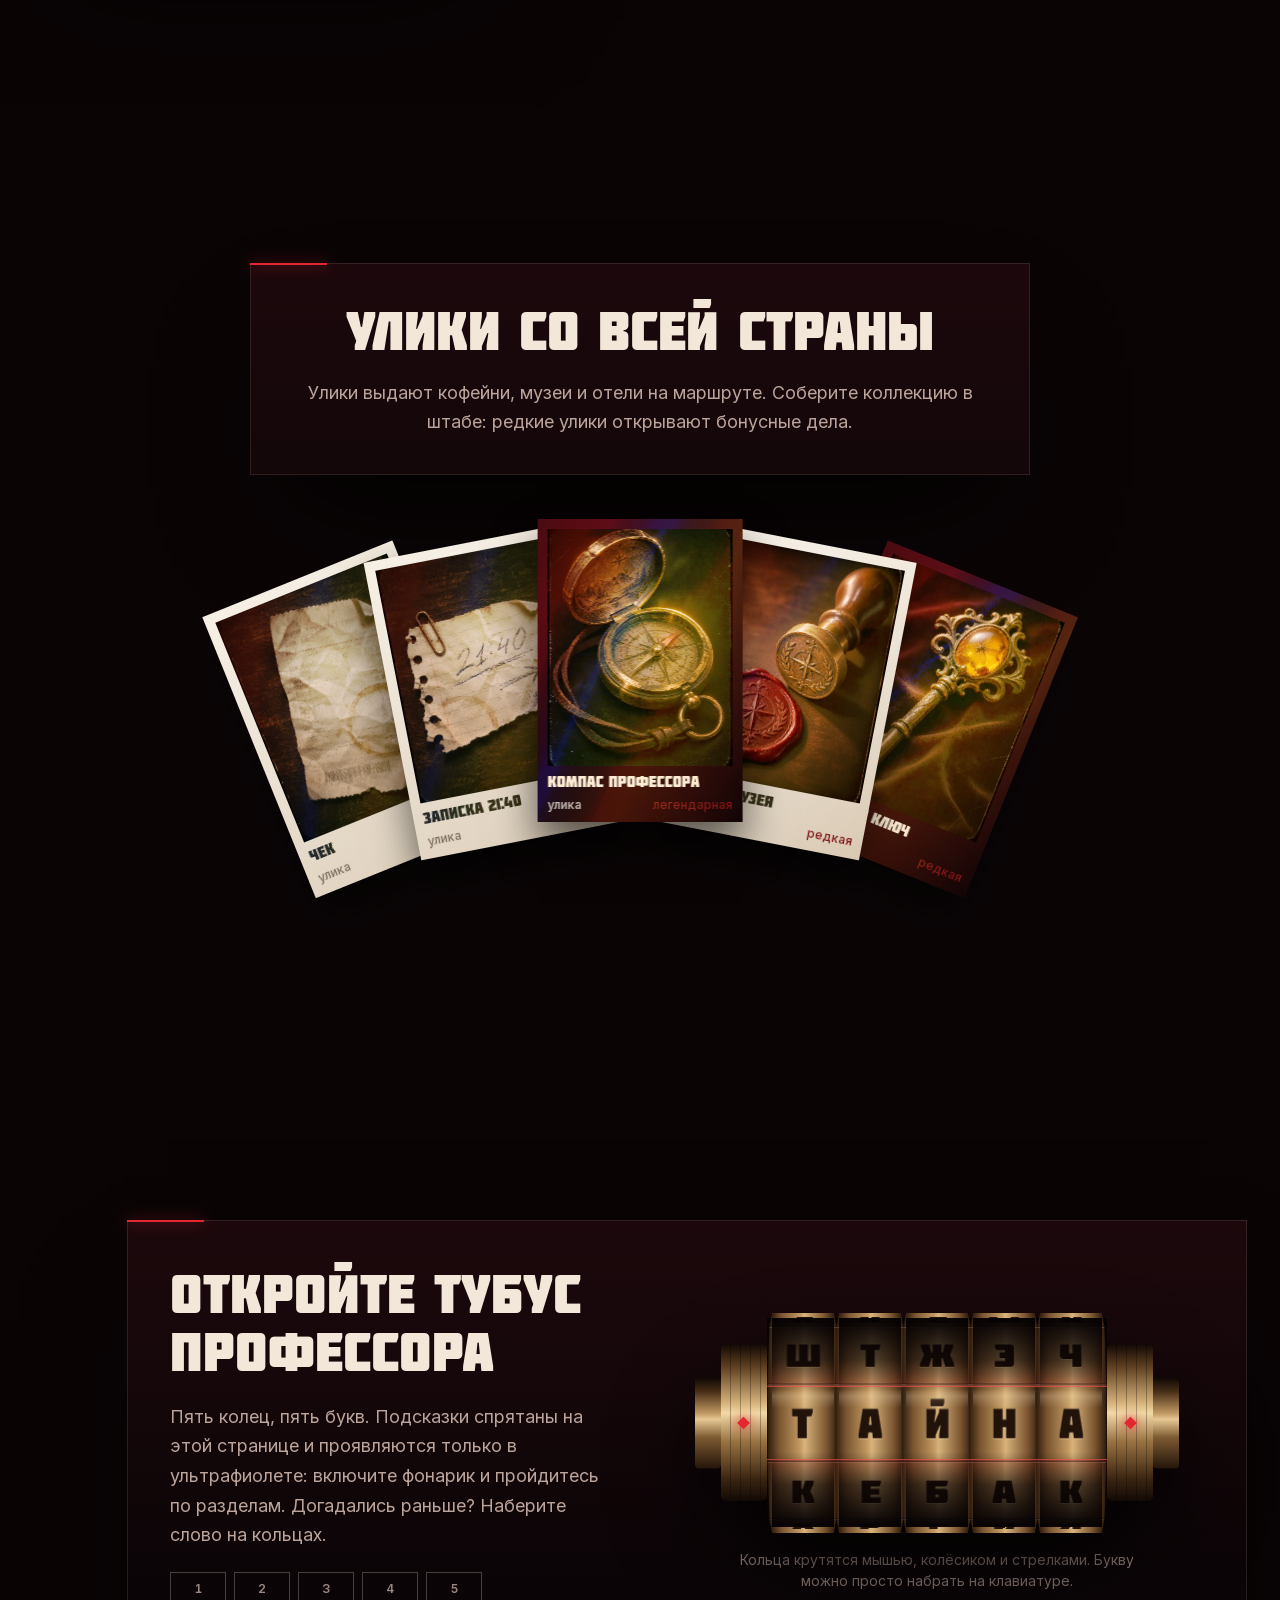
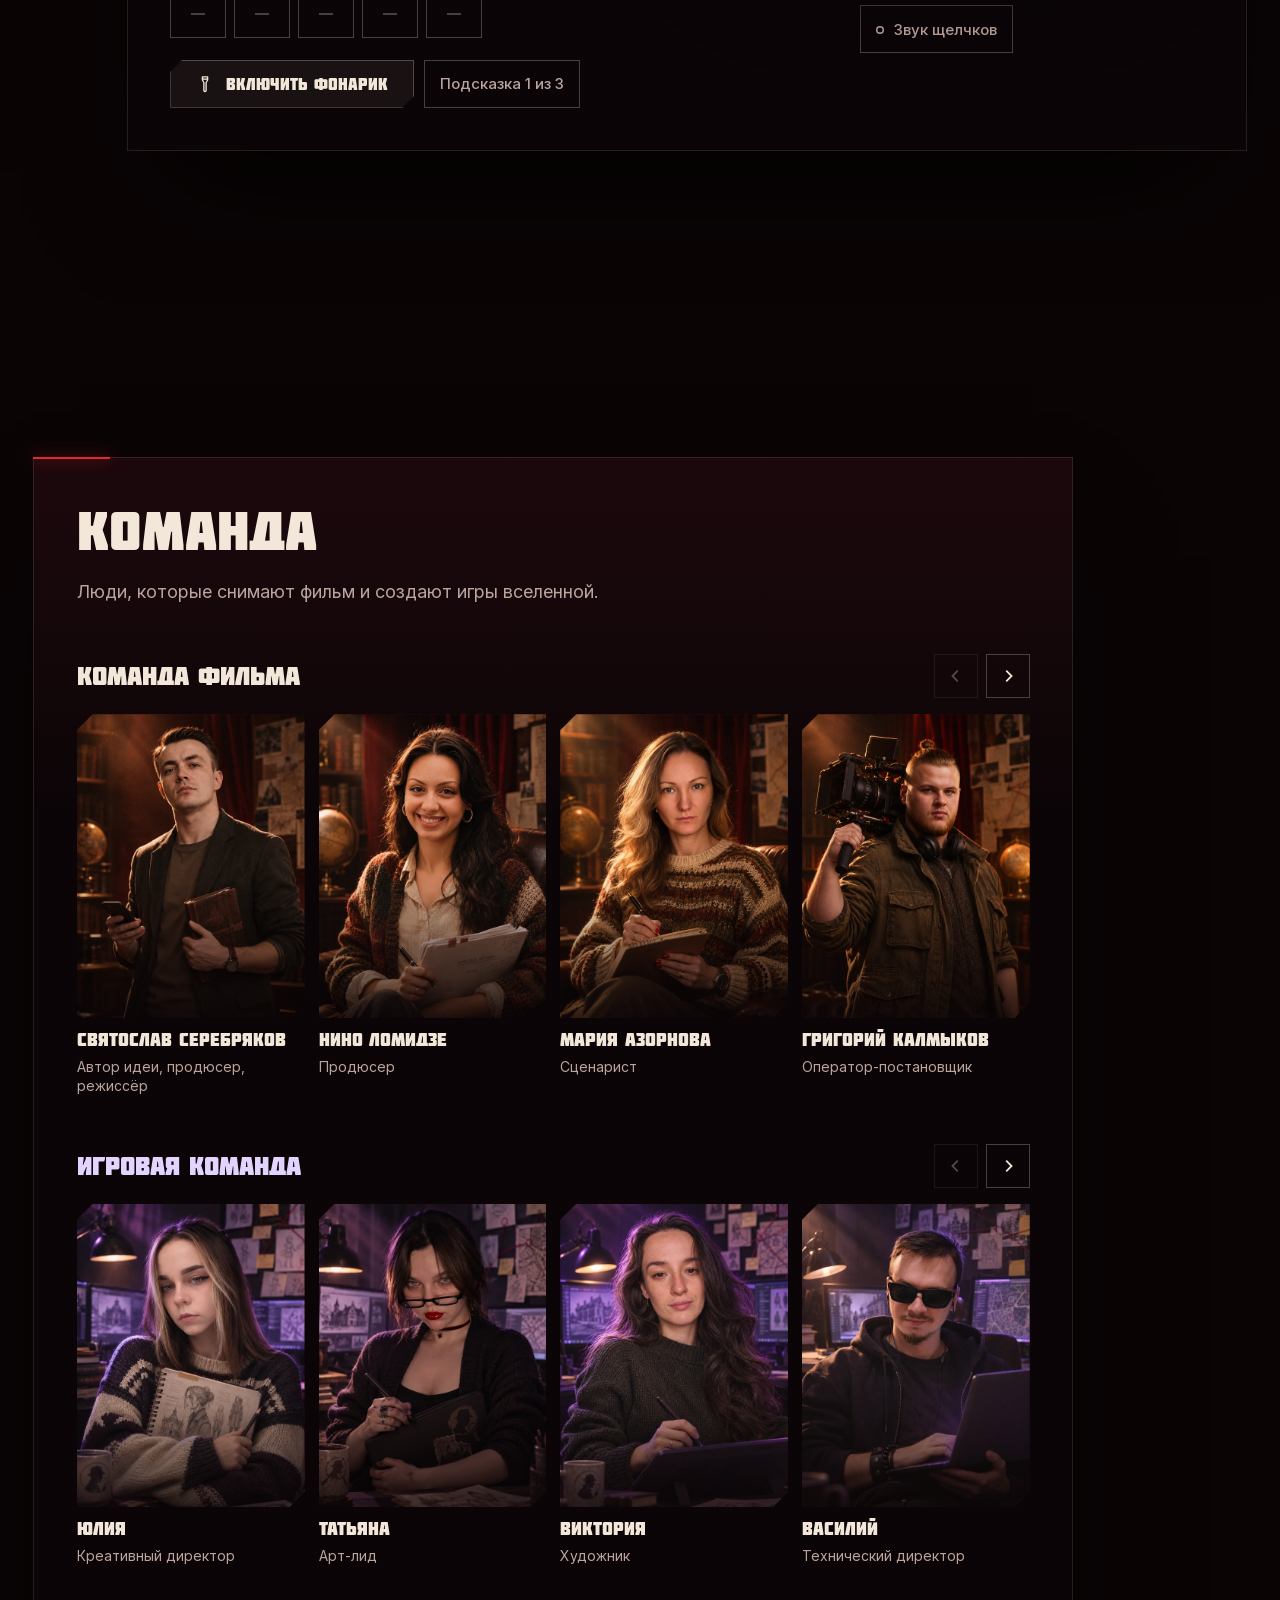
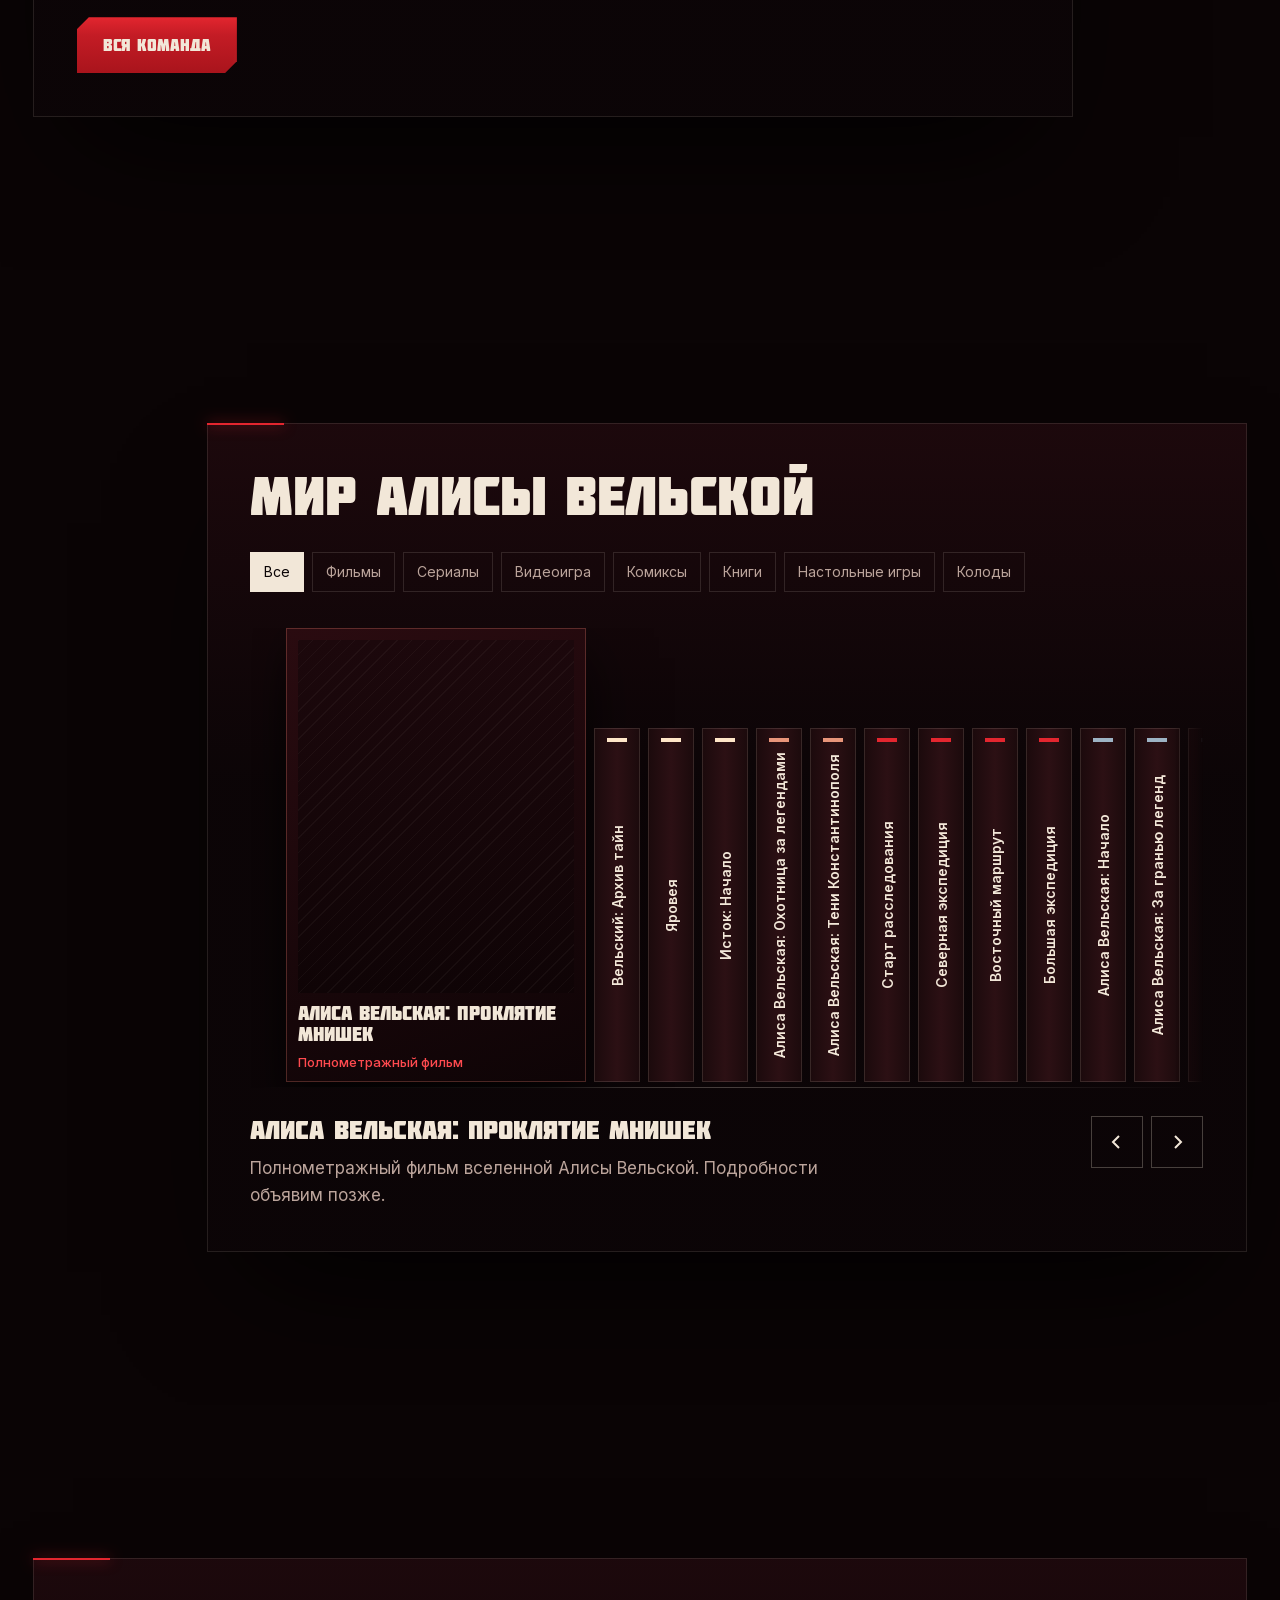
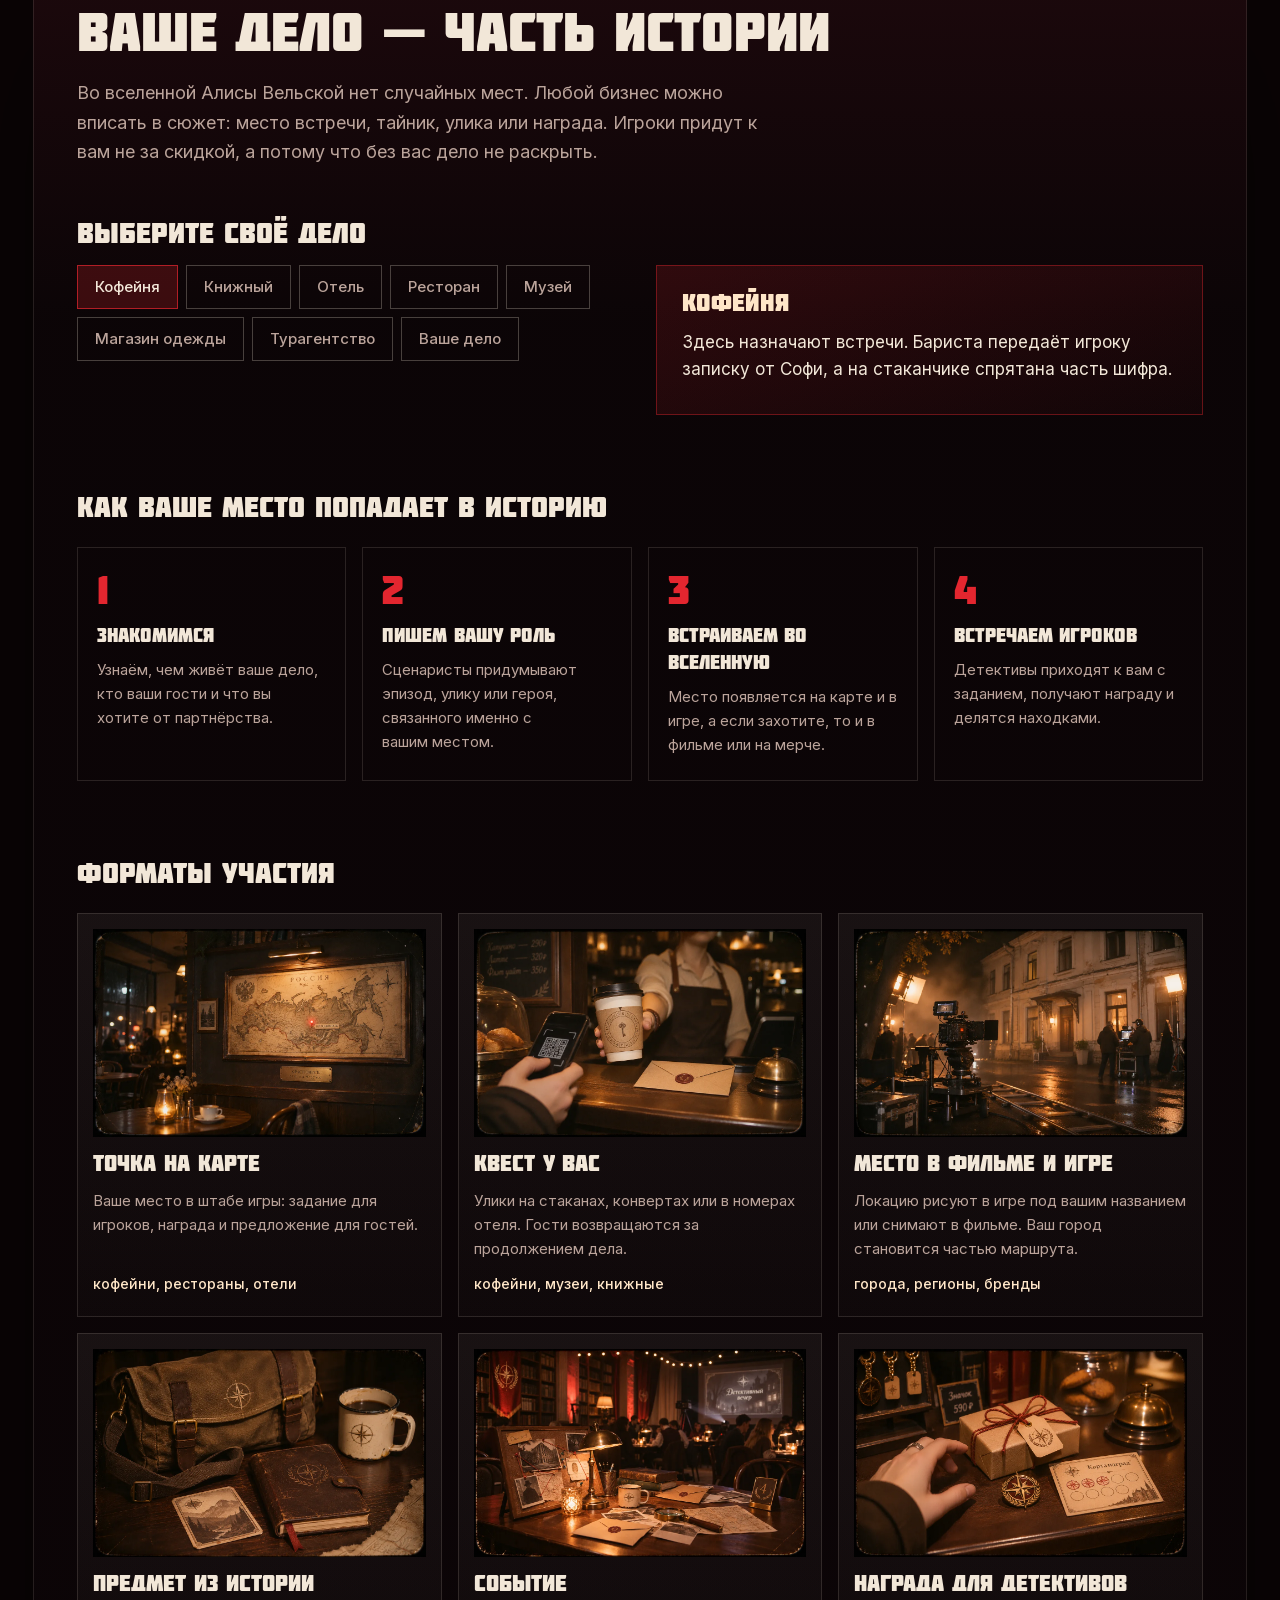
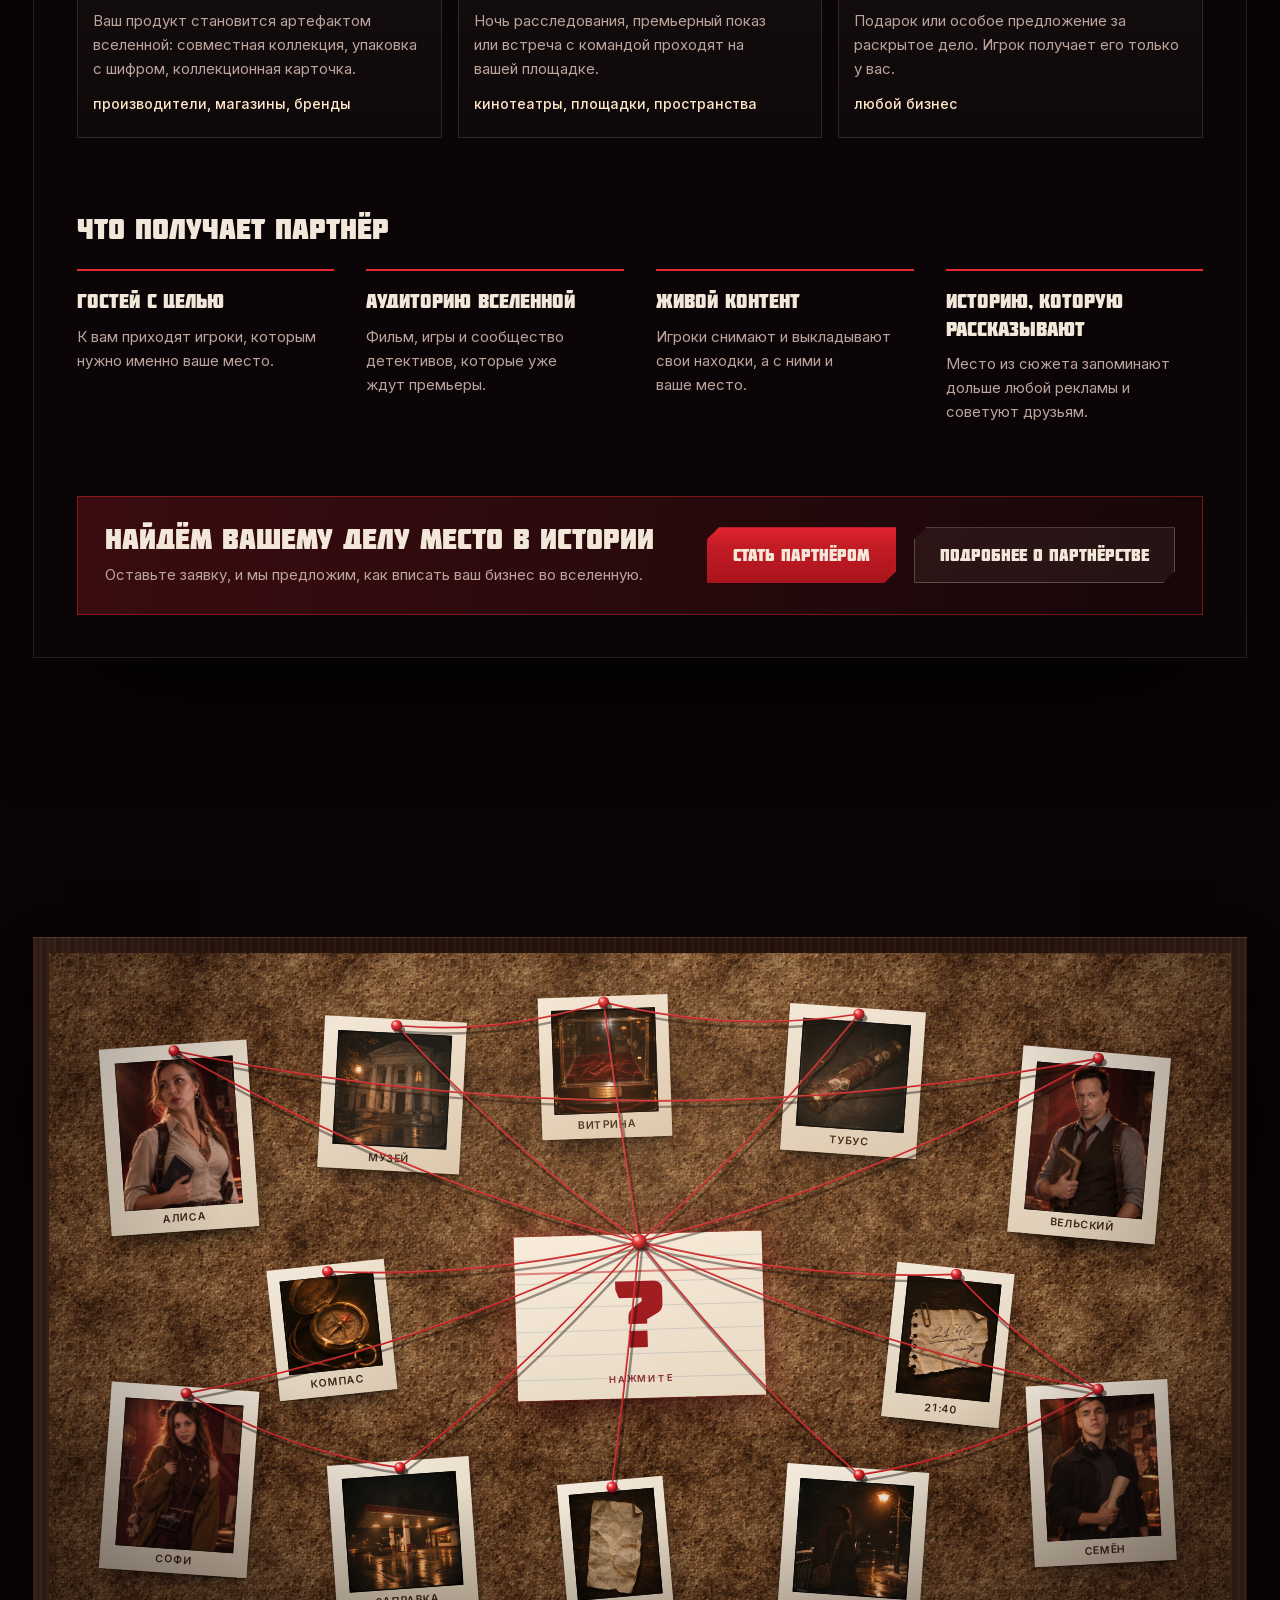
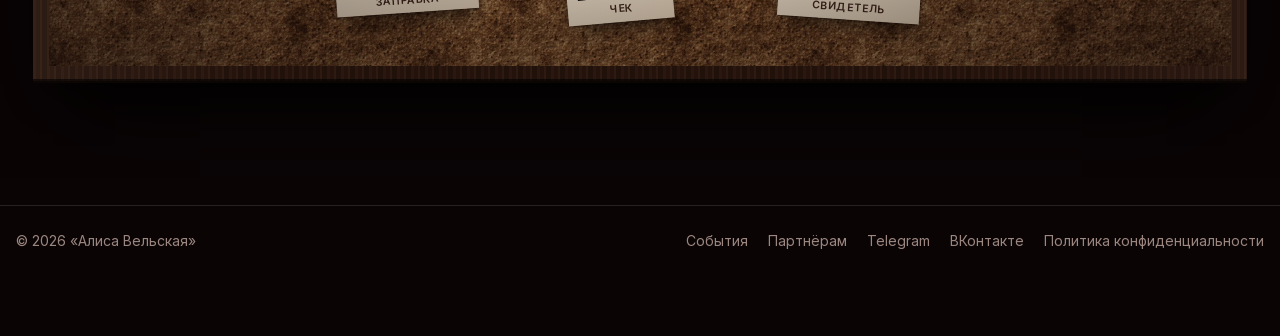
==== commit 956a5306: "Превью ссылок: Алиса с первого экрана вместо другой женщины" ====
--- a/index.html
+++ b/index.html
@@ -14,7 +14,7 @@
 <meta property="og:url" content="https://alisavelskaya.ru/">
 <meta property="og:title" content="Алиса Вельская: детективная игра и фильм">
 <meta property="og:description" content="Пропавший профессор, древние Наследия и Орден, о котором не говорят вслух. Игра в браузере, квесты в городах и фильм.">
-<meta property="og:image" content="https://alisavelskaya.ru/img/og.jpg">
+<meta property="og:image" content="https://alisavelskaya.ru/img/og.jpg?v=2">
 <meta property="og:image:width" content="1200">
 <meta property="og:image:height" content="630">
 <link rel="preload" href="fonts/inter-cyr.woff2" as="font" type="font/woff2" crossorigin>
@@ -23,7 +23,7 @@
 <script type="application/ld+json">
 {"@context":"https://schema.org","@graph":[
 {"@type":"WebSite","name":"Алиса Вельская","url":"https://alisavelskaya.ru/","inLanguage":"ru"},
-{"@type":"VideoGame","name":"Алиса Вельская","url":"https://alisavelskaya.ru/","image":"https://alisavelskaya.ru/img/og.jpg","description":"Детективная визуальная новелла в браузере. Из музейной витрины пропал тубус профессора Вельского: осмотрите места, допросите свидетелей и соберите улики. После пролога открываются штаб и карта экспедиций по городам России.","genre":["Детектив","Визуальная новелла"],"gamePlatform":["Браузер","Компьютер","Телефон"],"inLanguage":"ru"}
+{"@type":"VideoGame","name":"Алиса Вельская","url":"https://alisavelskaya.ru/","image":"https://alisavelskaya.ru/img/og.jpg?v=2","description":"Детективная визуальная новелла в браузере. Из музейной витрины пропал тубус профессора Вельского: осмотрите места, допросите свидетелей и соберите улики. После пролога открываются штаб и карта экспедиций по городам России.","genre":["Детектив","Визуальная новелла"],"gamePlatform":["Браузер","Компьютер","Телефон"],"inLanguage":"ru"}
 ]}
 </script>
 <style>
